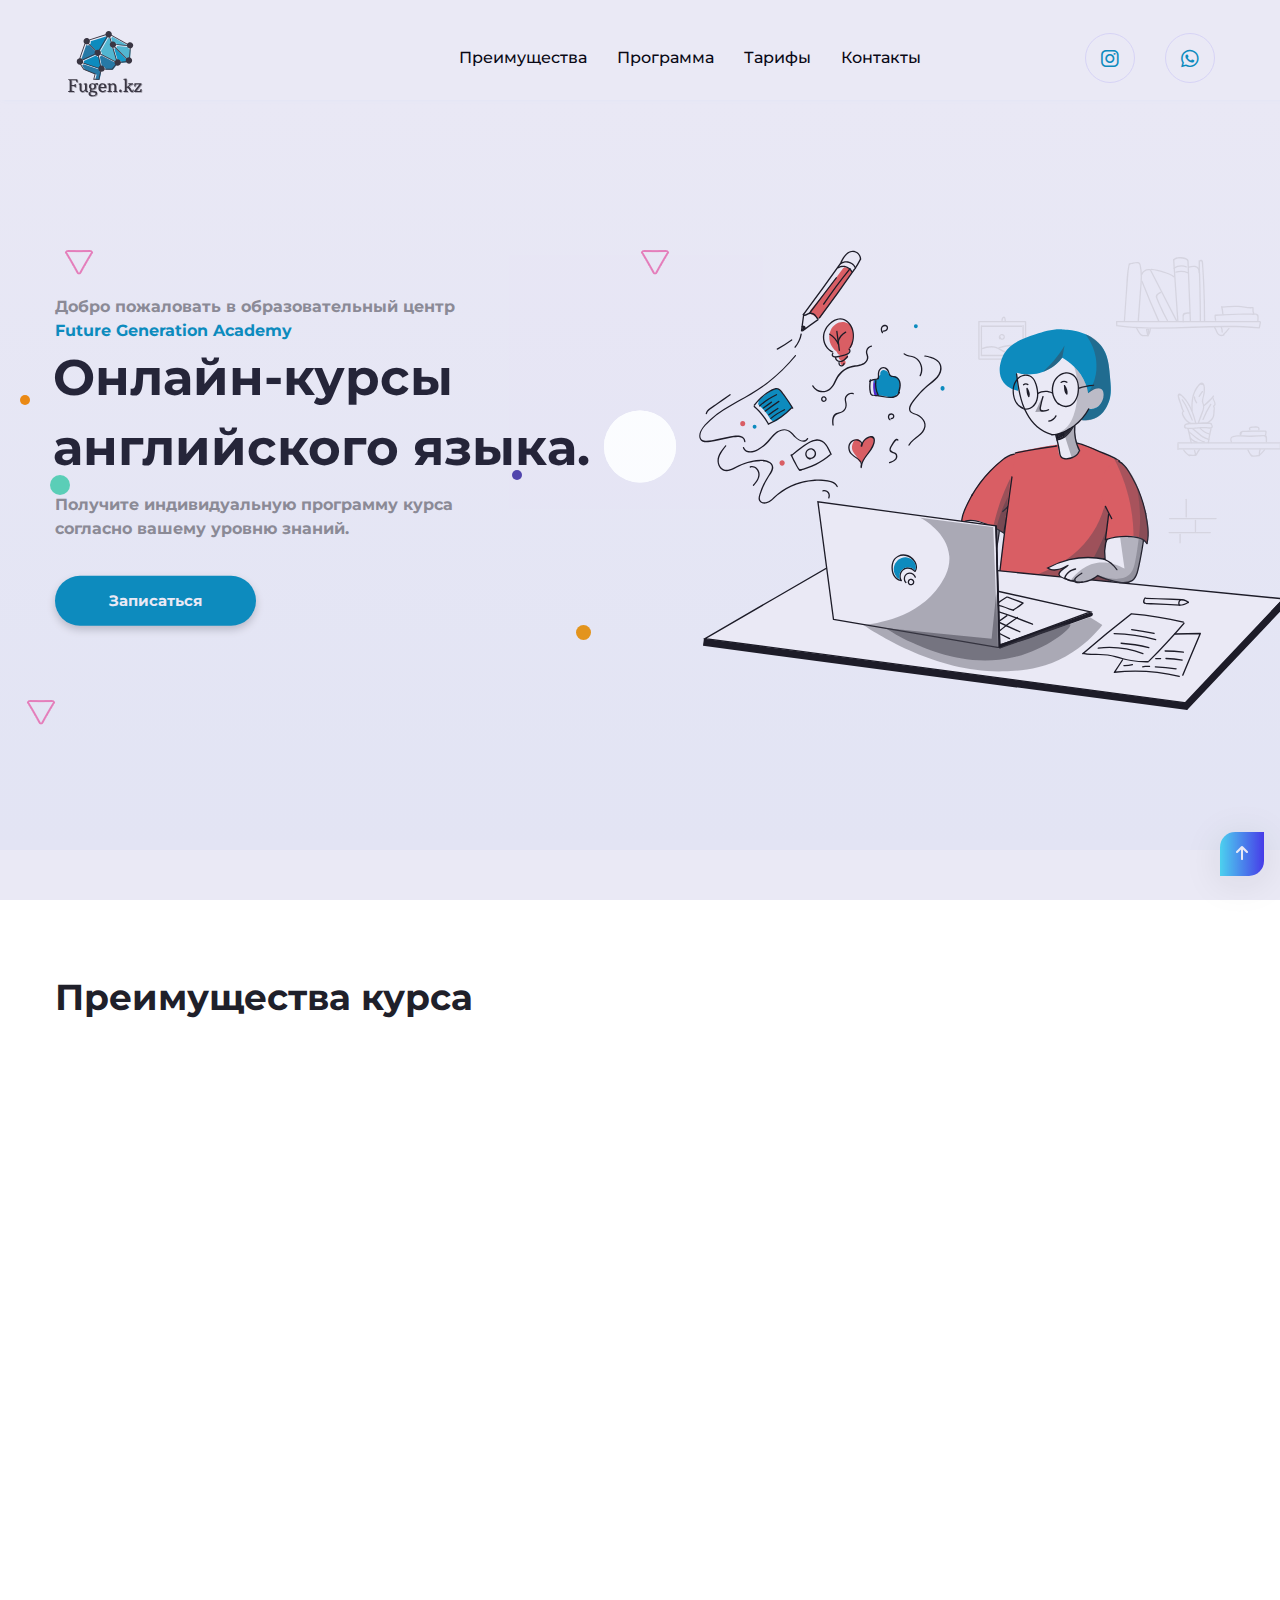
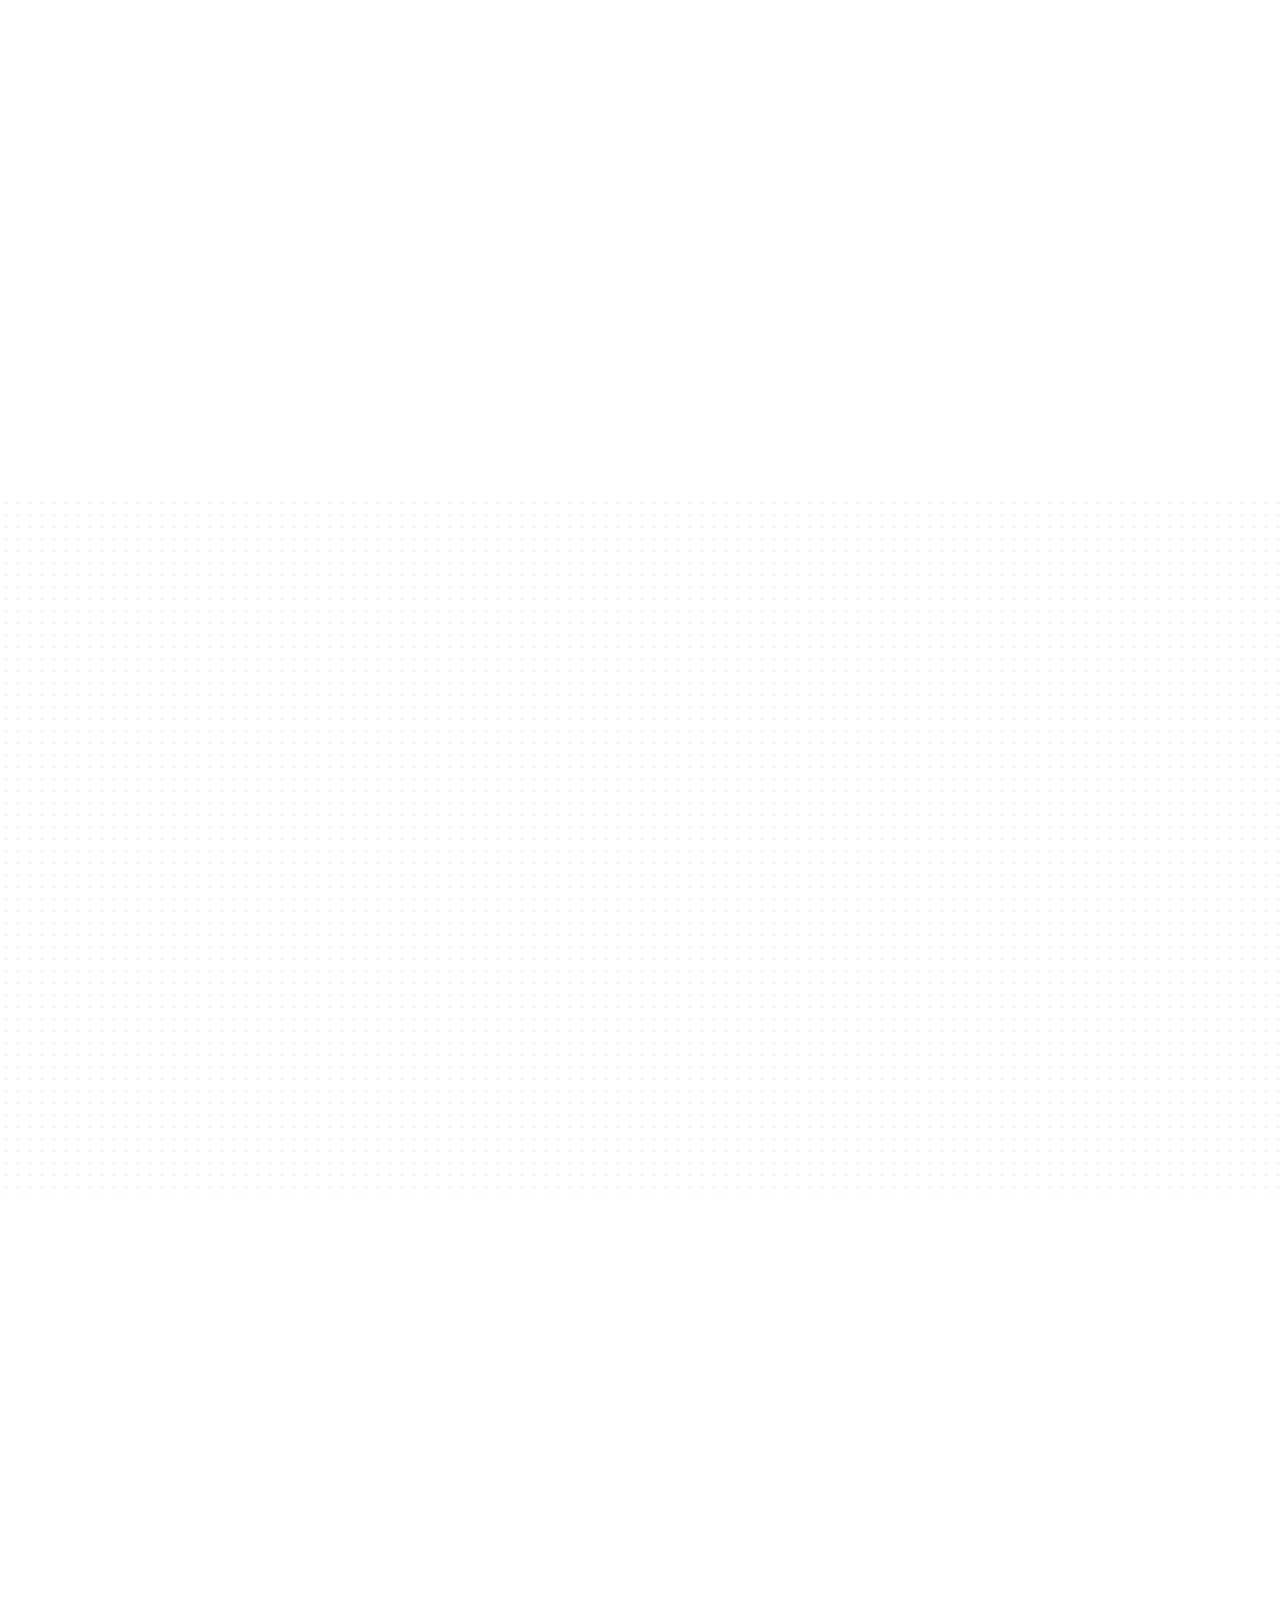
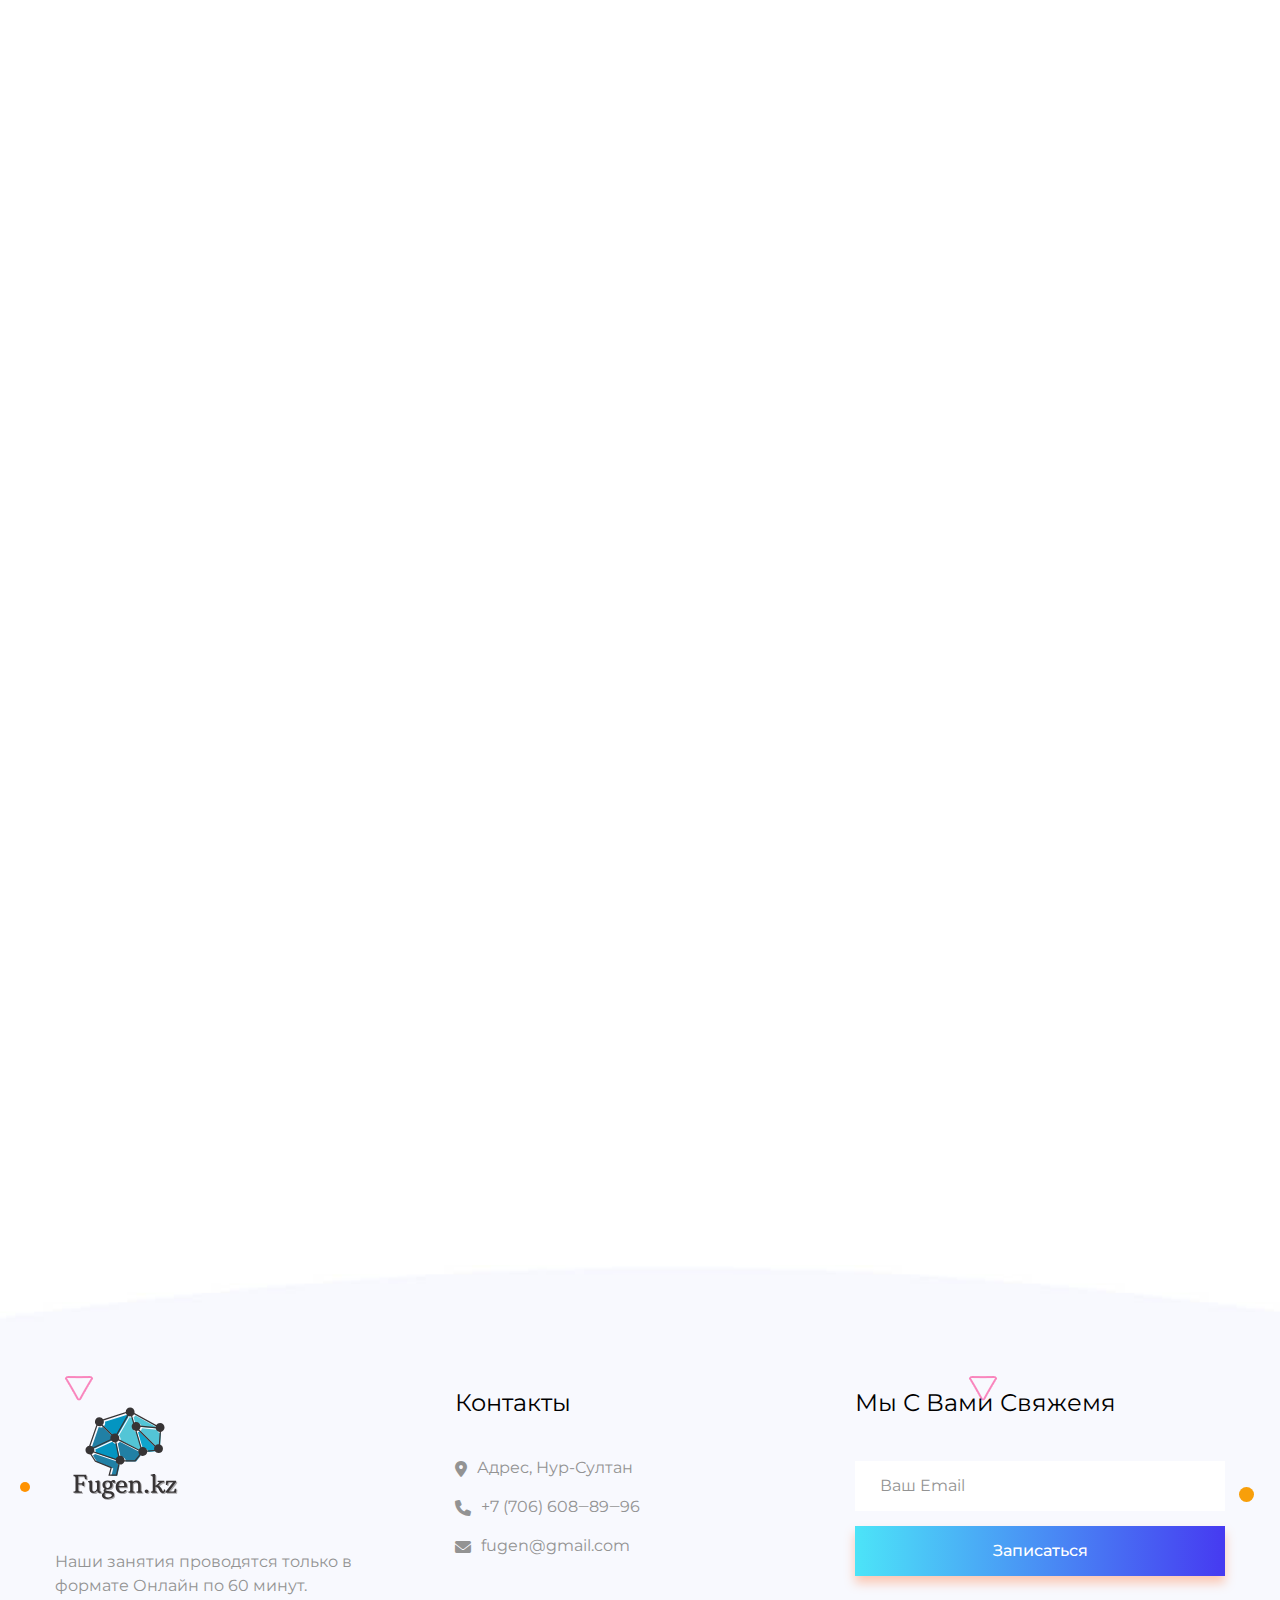
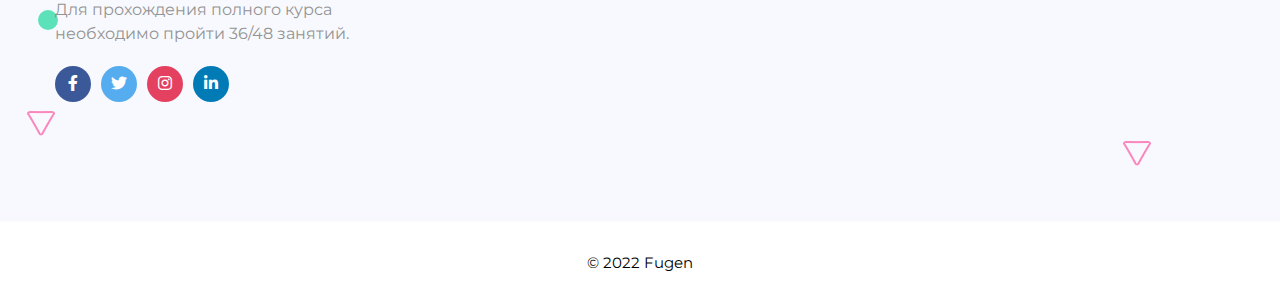
==== index.html @ df0bd3a7 "Add files via upload" ====
<!doctype html>
<html lang="en">

<head>
    <!-- Required meta tags -->
    <meta charset="utf-8">
    <meta name="viewport" content="width=device-width, initial-scale=1, shrink-to-fit=no">

    <!-- Bootstrap CSS -->
    <link rel="stylesheet" href="assets/css/bootstrap.min.css">
    <!--font awesome css-->
    <link rel="stylesheet" href="assets/css/all.min.css">
    <!--animate css hear-->
    <link rel="stylesheet" href="assets/css/animate.css">
    <!-- light_case css -->
    <link rel="stylesheet" href="assets/css/lightcase.css">
    <!--swiper css-->
    <link rel="stylesheet" href="assets/css/swiper.min.css">
    <!-- shortcut image png is loaded -->
    <link rel="shortcut icon" href="assets/images/logo/FugenBrain-removebg-preview (1).png">
    <!-- style CSS is loaded -->
    <link rel="stylesheet" href="assets/css/style.css">

    <link rel="stylesheet" href="https://cdnjs.cloudflare.com/ajax/libs/font-awesome/6.0.0/css/all.min.css" integrity="sha512-9usAa10IRO0HhonpyAIVpjrylPvoDwiPUiKdWk5t3PyolY1cOd4DSE0Ga+ri4AuTroPR5aQvXU9xC6qOPnzFeg==" crossorigin="anonymous" referrerpolicy="no-referrer" />

    <title>Fugen - Курсы английского языка</title>
</head>

<body data-spy="scroll" class="style-3 overflow-auto">
    <!-- preloader start here -->
    <div class="preloader">
        <div class="preloader-inner">
            <div class="preloader-icon">
                <span></span>
                <span></span>
            </div>
        </div>
    </div>
    <!-- preloader ending here -->

    <!-- mobile menu area start -->
    <div class="mobile-menu style-2">
        <nav class="mobile-header primary-menu d-lg-none">
            <div class="header-logo">
                <a href="index.html" class="logo">
					<img src="assets/images/logo/Group 34.svg" alt="logo">
				</a>
            </div>
            <div class="header-bar">
                <span></span>
                <span></span>
                <span></span>
            </div>
        </nav>
        <nav class="menu">
            <div class="mobile-menu-area d-lg-none">
                <div class="mobile-menu-area-inner" id="scrollbar">
                    <ul class="m-menu">
                        <li>
                            <a href="#" class="active">Преимущества</a>
                        </li>
                        <li>
                            <a href="#0">Программа</a>
                        </li>
                        <li>
                            <a href="#">Тарифы</a>
                        </li>
                        <li>
                            <a href="#0">Контакты</a>
                        </li>
                    </ul>
                </div>
            </div>
        </nav>
    </div>
    <!-- mobile menu area end -->

    <!-- header start -->
    <header class="d-none d-lg-block">
        <div class="bg-white vpn-header">
            <div class="container">
                <div class="header-item">
                    <div class="header-logo">
                        <a href="index.html">
							<img style="width: 100px;" src="assets/images/logo/Group 34.svg" alt="logo">
						</a>
                    </div>
                    <div class="header-menu">
                        <nav class="primary-menu">
                            <div class="main-menu-area">
                                <ul class="main-menu">
                                    <li>
                                        <a href="#0">Преимущества</a>
                                    </li>
                                    <li>
                                        <a href="#">Программа</a>
                                    </li>
                                    <li>
                                        <a href="#">Тарифы</a>
                                    </li>
                                    <li>
                                        <a href="#">Контакты</a>
                                    </li>
                                    

                                </ul>
                            </div>
                        </nav>
                    </div>
                    <div class="herder-icon">
                        <ul class="search-cart">
                            <li class="search">
                                <a href="#0" class="cart-link">
									<i class="fab fa-instagram"></i>
								</a>
                            </li>  
                            <li class="search">
                                <a href="#0" class="cart-link">
									<i class="fa-brands fa-whatsapp"></i>
								</a>
                            </li> 
                        </ul>
                    </div>
                    
                </div>
            </div>
        </div>
    </header>
    <!-- header end -->

    <!-- banner area start -->
    <section class="banner-area style-one">
        <div class="animate-bubble">
            <div class="bubble a-one"></div>
            <div class="bubble a-three"></div>
            <div class="bubble a-four"></div>
            <div class="bubble a-six"></div>
            <div class="bubble a-eight">
                <img src="assets/images/banner/shape/a3.png" alt="animate">
            </div>
            <div class="bubble a-nine">
                <img src="assets/images/banner/shape/a3.png" alt="animate">
            </div>
            <div class="bubble a-ten">
                <img src="assets/images/banner/shape/a3.png" alt="animate">
            </div>
        </div>
        <div class="banner-position">
            <div class="container">
                <div class="section-wrapper">
                    <div class="banner-text">
                        <span class="m-banner-text">Добро пожаловать в образовательный центр<br>
                           <span style="color: #0495C1;">Future Generation Academy</span></span>
                        <h2 style="margin-left: -2px; ">Онлайн-курсы английского языка.</h2>
                        <p>Получите индивидуальную программу курса<br> согласно вашему уровню знаний.</p>
                        <a href="#" class="custom-btn"><span>Записаться</span></a>
                    </div>
                    <div class="banner-thumb">
                        <img style="width: 120%;" src="assets/images/banner/Group 40.svg" alt="banner-image">
                    </div>
                </div>
            </div>
        </div>
    </section>
    <!-- banner area ends -->

    <!-- vpn app service start -->
    <div class="vpn-app-service ">
        <div class="container">
            <h3>Преимущества курса</h3>
            <div class="adv">
                <div class="text-adv ">
                    <div class="advnt-text shape wow fadeInLeft">
                        <h2 class="adv-h2">1.</h2>
                        <h4 class="adv-h4">Последовательность<br> и система</h4>
                        <p class="p-m">У Вас будет чёткий план действий от опытного наставника и специально разработанная программа</p>
                    </div>
                    <div class="advnt-text shape wow fadeInLeft">
                        <h2 class="adv-h2">2.</h2>
                        <h4 class="adv-h4">Снятие страха перед грамматиикой</h4>
                        <p class="p-m">На понятных примерах мы научим вас уверенно пользоваться языком и разложим грамматику по полочкам</p>
                    </div>
                    <div class="advnt-text shape wow fadeInLeft">
                        <h2 class="adv-h2">3.</h2>
                        <h4 class="adv-h4">Общение и устная<br>отработка</h4>
                        <p class="p-m">Вы сразу отрабатываете грамматику в речи, чтобы в нужный момент легко доставать из памяти готовые фразы</p>
                    </div>
                    <div class="advnt-text shape wow fadeInLeft">
                        <h2 class="adv-h2">4.</h2>
                        <h4 class="adv-h4">Поддерка<br>и мотивация</h4>
                        <p class="p-m">Мы проверяем заказы, даём обратную связь, отвечаем на все ваши вопросы</p>
                    </div>
                </div>
                <div class="post-thumb">
                    <div class="shape wow fadeInRight" data-wow-delay=".1s" data-wow-duration="1s">
                        <img class="adv-img" style="width: 90%;" src="assets/images/banner/Group 41.svg" alt="service-image">
                    </div>
                </div>
            </div>
            </div>
        </div>
    </div>
    <!-- vpn app service start -->

    <!-- Icons -->
    <div class="icons-container ">
        <div class="container">            
            <div class="icon-cont">
                    <h3 class="shape wow fadeInLeft">Для кого этот<br> курс</h3>
                    <div class="advnt-text shape wow fadeInLeft">
                        <h3 class="adv-h2"><i class="fa-solid fa-graduation-cap"></i></h3>
                        <h4 class="adv-h4">Целеустремленных</h4>
                        <p class="p-m">Хочется ставить перед собой большие задачи, но страшно подступиться </p>
                    </div>
                    <div class="advnt-text shape wow fadeInLeft">
                        <h3 class="adv-h2"><i class="fa-solid fa-book-open-reader"></i></h3>
                        <h4 class="adv-h4">Забывчивых</h4>
                        <p class="p-m">Вы когда-то учили язык, но забываете, как правильно употреблять слова</p>
                    </div>
                    <div class="advnt-text shape wow fadeInLeft">
                        <h3 class="adv-h2"><i class="fa-solid fa-brain"></i></h3>
                        <h4 class="adv-h4">Знающих</h4>
                        <p class="p-m">Базовая коммуникация доступна, но в виде набрасывания знакомых слов</p>
                    </div>
                </div>
            </div>
        </div>
    </div>
    <!-- Icons end -->

    <!-- service area start -->
    <div class="service-area style-1">
        <div class="container">
            <div class="section-heading text-center wow">
                <h3>Программа обучения</h3>
                <p>
                    Определяется персонально в зависимости от вашего уровня
                </p>
            </div>
            <div class="section-wrapper">
                <div class="row justify-content-center">
                    <div class="col-xl-3 col-lg-4 col-md-6 col-12 prog-hover">
                        <div class="post-content text-center service-content wow">
                            <div class="post-thumb">
                                <span class="programm_text">01</span>
                                <h4><a href="#0">Неделя</a></h4>
                            </div>
                            <div class="post-text">
                                <p>Глагол "to be"</p>
                                <p>Present Simple</p>
                                <p>Present Continuous</p>
                            </div>
                        </div>
                    </div>

                    <div class="col-xl-3 col-lg-4 col-md-6 col-12 prog-hover">
                        <div class="post-content text-center service-content wow">
                            <div class="post-thumb">
                                <span class="programm_text">02</span>
                                <h4><a href="#0">Неделя</a></h4>
                            </div>
                            <div class="post-text">
                                <p>Past Simple</p>
                                <p>Past Continuous</p>
                                <p>Present Perfect</p>
                            </div>
                        </div>
                    </div>
                    <div class="col-xl-3 col-lg-4 col-md-6 col-12 prog-hover">
                        <div class="post-content text-center service-content wow">
                            <div class="post-thumb">
                                <span class="programm_text">03</span>
                                <h4><a href="#0">Неделя</a></h4>
                            </div>
                            <div class="post-text">
                                <p>Past Perfect</p>
                                <p>Future Simple (will)</p>
                                <p>Future - be going</p>
                            </div>
                        </div>
                    </div>
                </div>
            </div>
        </div>
    </div>
    <!-- service area ends -->

    <!-- opportunities -->
    <div class="opp-container ">
        <div class="container">            
            <div class="opp-cont">
                    <div class="post-thumb">
                        <div class="shape wow fadeInLeft" data-wow-delay=".1s" data-wow-duration="1s">
                            <img class="adv-img" src="assets/images/banner/Group 40 (1).svg" alt="service-image">
                        </div>
                    </div>
                    <div class="advnt-text shape wow fadeInRight">
                        <h3 class="adv-h4">Что вы сможете<br> после курса</h3>
                        <p class="opp-text">
                            <span class="opp-icon"><i class="fa-solid fa-circle"></i></span>
                            Разложить грамматику по полочкам
                        </span>
                        <p class="opp-text"><span class="opp-icon"><i class="fa-solid fa-circle"></i></span>Составлять предложения с нужным вам смыслом</p>
                        <p class="opp-text"><span class="opp-icon"><i class="fa-solid fa-circle"></i></span> Пользоваться разными грамматическими формами</p>
                        <p class="opp-text"><span class="opp-icon"><i class="fa-solid fa-circle"></i></span> Сдать грамматический тест</p>
                        <p class="opp-text"><span class="opp-icon"><i class="fa-solid fa-circle"></i></span> Пройти собеседование на английском языке</p>
                        <p class="opp-text"><span class="opp-icon"><i class="fa-solid fa-circle"></i></span> Лучше воспринимать устную и письменную речь</p>
                        <p class="opp-text"><span class="opp-icon"><i class="fa-solid fa-circle"></i></span> Устранить пробелы в знаниях</p>
                    </div>
                </div>
            </div>
        </div>
    </div>
    <!-- opportunities end -->



    <!-- pricing area start -->
    <div class="pricing-area style-1">
        <div class="container">
            <div class="section-heading text-center section-heading wow">
                <h3>Наши пакеты курсов</h3>
                <p>
                    Наши занятия проводятся только в формате Онлайн по 60 минут
                </p>
            </div>
            <div class="pricing-wrapper">
                <div class="row justify-content-center">
                    <div class="col-xl-4 col-md-6 col-12">
                        <div class="price-item text-center price-style wow">
                            <div class="price-thumb">
                                <img style="width: 50%;" src="assets/images/banner/Group 42.svg" alt="pricing-image">
                                <div class="price_t">
                                    <h5 class="pt-2">General English</h5>
                                    <p><span style="font-size: 30px;">22 000 ₸</span></p>
                                </div>
                            </div>
                            <div class="price-list">
                                <ul>
                                    <li>В группах до 5-ти человек</li>
                                    <li>12 Занятий по 60 минут</li>
                                    <li>Дополнительные материалы (разборы песен, подборки слов)</li>
                                    <li>Устные задания для самостоятельного выполнения</li>
                                </ul>
                                <a href="#" class="custom-btn">
									<span>Записаться</span>
								</a>
                            </div>
                        </div>
                    </div>

                    <div class="col-xl-4 col-md-6 col-12">
                        <div class="price-item text-center price-style wow">
                            <div class="price-thumb">
                                <img style="width: 30.5%;" src="assets/images/banner/Group 43.svg" alt="pricing-image">
                                <div class="price_t">
                                    <h5 class="pt-2">Индивидуально</h5>
                                    <p><span style="font-size: 30px;">35 000 ₸</span></p>
                                </div>
                            </div>
                            <div class="price-list">
                                <ul>
                                    <li>12 занятий по 60 минут</li>
                                    <li>Проверка домашних заданий</li>
                                    <li>Дополнительные материалы (разборы песен, подборки слов)</li>
                                    <li>Устные задания для самостоятельного выполнения</li>
                                    <li>Индивидуальное общение с куратором</li>
                                </ul>
                                <a href="#" class="custom-btn" style="background-color: #f84d4c;">
									<span>Записаться</span>
								</a>
                            </div>
                        </div>
                    </div>

                    <div class="col-xl-4 col-md-6 col-12">
                        <div class="price-item text-center price-style wow">
                            <div class="price-thumb">
                                <img style="width: 37%;" src="assets/images/banner/Group 44.svg" alt="pricing-image">
                                <div class="price_t">
                                    <h5 class="pt-2">Подготовка к IELTS</h5>
                                    <p><span style="font-size: 30px;">22 000 ₸</span></p>
                                </div>
                            </div>
                            <div class="price-list">
                                <ul>
                                    <li>12 занятий по 60 минут</li>
                                    <li>Проверка домашних заданий</li>
                                    <li>Дополнительные материалы (разборы песен, подборки слов)</li>
                                    <li>Устные задания для самостоятельного выполнения</li>
                                    <li>Индивидуальное общение с куратором</li>
                                </ul>
                                <a href="#" class="custom-btn">
									<span>Записаться</span>
								</a>
                            </div>
                        </div>
                    </div>
                </div>
            </div>
        </div>
    </div>
    <!-- pricing area ennds -->

   

    <!-- footer area start -->
    <footer>
        <div class="footer-position style-2">
            <div class="animate-bubble style-1 style-2">
                <div class="bubble a-one"></div>
                <div class="bubble a-three"></div>
                <div class="bubble a-four"></div>
                <div class="bubble a-six"></div>
                <div class="bubble a-eight">
                    <img src="assets/images/banner/shape/a3.png" alt="animate">
                </div>
                <div class="bubble a-nine">
                    <img src="assets/images/banner/shape/a3.png" alt="animate">
                </div>
                <div class="bubble a-ten">
                    <img src="assets/images/banner/shape/a3.png" alt="animate">
                </div>
                <div class="bubble a-eleven">
                    <img src="assets/images/banner/shape/a3.png" alt="animate">
                </div>
            </div>
            <div class="container">
                <div class="row justify-content-center">
                    <div class="col-xl-4 col-lg-4 col-md-6 col-12">
                        <div class="footer-media">
                            <a href="#">
								<img src="assets/images/logo/Group 34.svg" alt="footer-image">
							</a>
                            <p>
                                Наши занятия проводятся только в формате Онлайн по 60 минут. <br> Для прохождения полного курса необходимо пройти 36/48 занятий.
                            </p>
                            <ul class="footer-social">
                                <li>
                                    <a href="#"><i class="fab fa-facebook-f"></i></a>
                                </li>
                                <li>
                                    <a href="#"><i class="fab fa-twitter"></i></a>
                                </li>
                                <li>
                                    <a href="#"><i class="fab fa-instagram"></i></a>
                                </li>
                                <li>
                                    <a href="#"><i class="fab fa-linkedin-in"></i></a>
                                </li>
                            </ul>
                        </div>
                    </div>

                    <div class="col-xl-4 col-lg-4 col-md-6  col-12">
                        <div class="footer-contact">
                            <h4>Контакты</h4>
                            <ul>
                                <li>
                                    <i class="fas fa-map-marker-alt"></i>
                                    <span>Адрес,  Нур-Султан</span>
                                </li>
                                <li>
                                    <i class="fas fa-phone"></i>
                                    <span>+7 (706) 608‒89‒96</span>
                                </li>
                                <li>
                                    <i class="fas fa-envelope"></i>
                                    <span>fugen@gmail.com</span>
                                </li>
                            </ul>
                        </div>
                    </div>

                    <div class="col-xl-4 col-lg-4 col-md-6  col-12">
                        <div class="footer-news">
                            <h4>Мы с вами свяжемя</h4>
                            <form action="#0">
                                <input type="text" class="email" placeholder="Ваш Email">
                                <button type="submit" class="button">
									Записаться
								</button>
                            </form>
                        </div>
                    </div>
                </div>
            </div>
        </div>
    </footer>

    <div class="footer-bottom style-three">
        <div class="container">
            <div class="copy-right text-center">
                <p>&copy; 2022 Fugen</p>
            </div>
        </div>
    </div>
    <!-- footer area ends -->

    <!--scroll up-->
    <div class="scroll-top style-4">
        <div class="scrollToTop active">
            <span>
				<i class="fas fa-arrow-up"></i>
			</span>
        </div>
    </div>
    <!--scroll up-->

    <!-- Optional JavaScript -->
    <!-- jQuery first, then Bootstrap JS, then font-awosame, then lightcase Js, then image loaded & isotope Js, than swiper js -->
    <script src="assets/js/jquery.js"></script>
    <script src="assets/js/bootstrap.min.js"></script>
    <script src="assets/js/fontawesome.min.js"></script>
    <script src="assets/js/jquery.waypoints.min.js"></script>
    <script src="assets/js/imagesloaded.pkgd.min.js"></script>
    <script src="assets/js/jquery.counterup.min.js"></script>
    <script src="assets/js/count-down.js"></script>
    <script src="assets/js/isotope-min.js"></script>
    <script src="assets/js/lightcase.js"></script>
    <script src="assets/js/swiper.min.js"></script>
    <script src="assets/js/theia-sticky-sidebar.js"></script>
    <script src="assets/js/wow.min.js"></script>
    <script src="assets/js/active.js"></script>

</body>

</html>
---- assets/css/lightcase.css ----
/**
 * Lightcase - jQuery Plugin
 * The smart and flexible Lightbox Plugin.
 *
 * @author		Cornel Boppart <cornel@bopp-art.com>
 * @copyright	Author
 *
 * @version		2.5.0 (11/03/2018)
 */

/**
 * Lightcase settings
 *
 * Note: Override default settings for your project without touching this source code by simply
 * defining those variables within a SASS map called '$lightcase-custom'.
 *
 * // Example usage
 * $lightcase-custom: (
 *   'breakpoint': 768px
 * );
 */

@font-face {
    font-family: 'lightcase';
    src: url("../fonts/lightcase.eot?55356177");
    src: url("../fonts/lightcase.eot?55356177#iefix") format("embedded-opentype"), url("../fonts/lightcase.woff?55356177") format("woff"), url("../fonts/lightcase.ttf?55356177") format("truetype"), url("../fonts/lightcase.svg?55356177#lightcase") format("svg");
    font-weight: normal;
    font-style: normal;
}

/* line 12, ../scss/components/fonts/_font-lightcase.scss */

[class*='lightcase-icon-']:before {
    font-family: 'lightcase', sans-serif;
    font-style: normal;
    font-weight: normal;
    speak: none;
    display: inline-block;
    text-decoration: inherit;
    width: 1em;
    text-align: center;
    /* For safety - reset parent styles, that can break glyph codes*/
    font-variant: normal;
    text-transform: none;
    /* fix buttons height, for twitter bootstrap */
    line-height: 1em;
    /* Uncomment for 3D effect */
    /* text-shadow: 1px 1px 1px rgba(127, 127, 127, 0.3); */
}

/* Codes */

/* line 35, ../scss/components/fonts/_font-lightcase.scss */

.lightcase-icon-play:before {
    content: '\e800';
}

/* line 36, ../scss/components/fonts/_font-lightcase.scss */

.lightcase-icon-pause:before {
    content: '\e801';
}

/* line 37, ../scss/components/fonts/_font-lightcase.scss */

.lightcase-icon-close:before {
    content: '\e802';
}

/* line 38, ../scss/components/fonts/_font-lightcase.scss */

.lightcase-icon-prev:before {
    content: '\e803';
}

/* line 39, ../scss/components/fonts/_font-lightcase.scss */

.lightcase-icon-next:before {
    content: '\e804';
}

/* line 40, ../scss/components/fonts/_font-lightcase.scss */

.lightcase-icon-spin:before {
    content: '\e805';
}

/**
 * Mixin providing icon defaults to be used on top of font-lightcase.
 *
 * Example usage:
 * @include icon(#e9e9e9)
 */

/**
 * Mixin providing icon defaults including a hover status to be used
 * on top of font-lightcase.
 *
 * Example usage:
 * @include icon-hover(#e9e9e9, #fff)
 */

/**
 * Provides natural content overflow behavior and scrolling support
 * even so for touch devices.
 *
 * Example usage:
 * @include overflow()
 */

/**
 * Neutralizes/resets dimensions including width, height, position as well as margins,
 * paddings and styles. Used to enforce a neutral and unstyled look and behavoir!
 *
 * Example usage:
 * @include clear(true)
 *
 * @param boolean $important
 */

@-webkit-keyframes lightcase-spin {
    0% {
        -webkit-transform: rotate(0deg);
        -moz-transform: rotate(0deg);
        -o-transform: rotate(0deg);
        transform: rotate(0deg);
    }
    100% {
        -webkit-transform: rotate(359deg);
        -moz-transform: rotate(359deg);
        -o-transform: rotate(359deg);
        transform: rotate(359deg);
    }
}

@-moz-keyframes lightcase-spin {
    0% {
        -webkit-transform: rotate(0deg);
        -moz-transform: rotate(0deg);
        -o-transform: rotate(0deg);
        transform: rotate(0deg);
    }
    100% {
        -webkit-transform: rotate(359deg);
        -moz-transform: rotate(359deg);
        -o-transform: rotate(359deg);
        transform: rotate(359deg);
    }
}

@-o-keyframes lightcase-spin {
    0% {
        -webkit-transform: rotate(0deg);
        -moz-transform: rotate(0deg);
        -o-transform: rotate(0deg);
        transform: rotate(0deg);
    }
    100% {
        -webkit-transform: rotate(359deg);
        -moz-transform: rotate(359deg);
        -o-transform: rotate(359deg);
        transform: rotate(359deg);
    }
}

@-ms-keyframes lightcase-spin {
    0% {
        -webkit-transform: rotate(0deg);
        -moz-transform: rotate(0deg);
        -o-transform: rotate(0deg);
        transform: rotate(0deg);
    }
    100% {
        -webkit-transform: rotate(359deg);
        -moz-transform: rotate(359deg);
        -o-transform: rotate(359deg);
        transform: rotate(359deg);
    }
}

@keyframes lightcase-spin {
    0% {
        -webkit-transform: rotate(0deg);
        -moz-transform: rotate(0deg);
        -o-transform: rotate(0deg);
        transform: rotate(0deg);
    }
    100% {
        -webkit-transform: rotate(359deg);
        -moz-transform: rotate(359deg);
        -o-transform: rotate(359deg);
        transform: rotate(359deg);
    }
}

/* line 1, ../scss/components/modules/_case.scss */

#lightcase-case {
    display: none;
    position: fixed;
    z-index: 2002;
    top: 50%;
    left: 50%;
    font-family: arial, sans-serif;
    font-size: 13px;
    line-height: 1.5;
    text-align: left;
    text-shadow: 0 0 10px rgba(0, 0, 0, 0.5);
}

@media screen and (max-width: 640px) {
    /* line 16, ../scss/components/modules/_case.scss */
    html[data-lc-type=inline] #lightcase-case,
    html[data-lc-type=ajax] #lightcase-case {
        position: fixed !important;
        top: 0 !important;
        left: 0 !important;
        right: 0 !important;
        bottom: 0 !important;
        margin: 0 !important;
        padding: 55px 0 70px 0;
        width: 100% !important;
        height: 100% !important;
        overflow: auto !important;
    }
}

@media screen and (min-width: 641px) {
    /* line 4, ../scss/components/modules/_content.scss */
    html:not([data-lc-type=error]) #lightcase-content {
        position: relative;
        z-index: 1;
        text-shadow: none;
        background-color: #fff;
        -webkit-box-shadow: 0 0 30px rgba(0, 0, 0, 0.5);
        -moz-box-shadow: 0 0 30px rgba(0, 0, 0, 0.5);
        -o-box-shadow: 0 0 30px rgba(0, 0, 0, 0.5);
        box-shadow: 0 0 30px rgba(0, 0, 0, 0.5);
        -webkit-backface-visibility: hidden;
    }
}

@media screen and (min-width: 641px) {
    /* line 23, ../scss/components/modules/_content.scss */
    html[data-lc-type=image] #lightcase-content,
    html[data-lc-type=video] #lightcase-content {
        background-color: #333;
    }
}

/* line 31, ../scss/components/modules/_content.scss */

html[data-lc-type=inline] #lightcase-content,
html[data-lc-type=ajax] #lightcase-content,
html[data-lc-type=error] #lightcase-content {
    -webkit-box-shadow: none;
    -moz-box-shadow: none;
    -o-box-shadow: none;
    box-shadow: none;
}

@media screen and (max-width: 640px) {
    /* line 31, ../scss/components/modules/_content.scss */
    html[data-lc-type=inline] #lightcase-content,
    html[data-lc-type=ajax] #lightcase-content,
    html[data-lc-type=error] #lightcase-content {
        position: relative !important;
        top: auto !important;
        left: auto !important;
        width: auto !important;
        height: auto !important;
        margin: 0 !important;
        padding: 0 !important;
        border: none !important;
        background: none !important;
    }
}

/* line 43, ../scss/components/modules/_content.scss */

html[data-lc-type=inline] #lightcase-content .lightcase-contentInner,
html[data-lc-type=ajax] #lightcase-content .lightcase-contentInner,
html[data-lc-type=error] #lightcase-content .lightcase-contentInner {
    -webkit-box-sizing: border-box;
    -moz-box-sizing: border-box;
    -o-box-sizing: border-box;
    box-sizing: border-box;
}

@media screen and (max-width: 640px) {
    /* line 43, ../scss/components/modules/_content.scss */
    html[data-lc-type=inline] #lightcase-content .lightcase-contentInner,
    html[data-lc-type=ajax] #lightcase-content .lightcase-contentInner,
    html[data-lc-type=error] #lightcase-content .lightcase-contentInner {
        padding: 15px;
    }
    /* line 52, ../scss/components/modules/_content.scss */
    html[data-lc-type=inline] #lightcase-content .lightcase-contentInner,
    html[data-lc-type=inline] #lightcase-content .lightcase-contentInner>*,
    html[data-lc-type=ajax] #lightcase-content .lightcase-contentInner,
    html[data-lc-type=ajax] #lightcase-content .lightcase-contentInner>*,
    html[data-lc-type=error] #lightcase-content .lightcase-contentInner,
    html[data-lc-type=error] #lightcase-content .lightcase-contentInner>* {
        width: 100% !important;
        max-width: none !important;
    }
    /* line 59, ../scss/components/modules/_content.scss */
    html[data-lc-type=inline] #lightcase-content .lightcase-contentInner>*:not(iframe),
    html[data-lc-type=ajax] #lightcase-content .lightcase-contentInner>*:not(iframe),
    html[data-lc-type=error] #lightcase-content .lightcase-contentInner>*:not(iframe) {
        height: auto !important;
        max-height: none !important;
    }
}

@media screen and (max-width: 640px) {
    /* line 70, ../scss/components/modules/_content.scss */
    html.lightcase-isMobileDevice[data-lc-type=iframe] #lightcase-content .lightcase-contentInner iframe {
        overflow: auto;
        -webkit-overflow-scrolling: touch;
    }
}

@media screen and (max-width: 640px) and (min-width: 641px) {
    /* line 74, ../scss/components/modules/_content.scss */
    html[data-lc-type=image] #lightcase-content .lightcase-contentInner,
    html[data-lc-type=video] #lightcase-content .lightcase-contentInner {
        line-height: 0.75;
    }
}

/* line 82, ../scss/components/modules/_content.scss */

html[data-lc-type=image] #lightcase-content .lightcase-contentInner {
    position: relative;
    overflow: hidden !important;
}

@media screen and (max-width: 640px) {
    /* line 91, ../scss/components/modules/_content.scss */
    html[data-lc-type=inline] #lightcase-content .lightcase-contentInner .lightcase-inlineWrap,
    html[data-lc-type=ajax] #lightcase-content .lightcase-contentInner .lightcase-inlineWrap,
    html[data-lc-type=error] #lightcase-content .lightcase-contentInner .lightcase-inlineWrap {
        position: relative !important;
        top: auto !important;
        left: auto !important;
        width: auto !important;
        height: auto !important;
        margin: 0 !important;
        padding: 0 !important;
        border: none !important;
        background: none !important;
    }
}

@media screen and (min-width: 641px) {
    /* line 100, ../scss/components/modules/_content.scss */
    html:not([data-lc-type=error]) #lightcase-content .lightcase-contentInner .lightcase-inlineWrap {
        padding: 30px;
        overflow: auto;
        -webkit-box-sizing: border-box;
        -moz-box-sizing: border-box;
        -o-box-sizing: border-box;
        box-sizing: border-box;
    }
}

@media screen and (max-width: 640px) {
    /* line 117, ../scss/components/modules/_content.scss */
    #lightcase-content h1,
    #lightcase-content h2,
    #lightcase-content h3,
    #lightcase-content h4,
    #lightcase-content h5,
    #lightcase-content h6,
    #lightcase-content p {
        color: #aaa;
    }
}

@media screen and (min-width: 641px) {
    /* line 117, ../scss/components/modules/_content.scss */
    #lightcase-content h1,
    #lightcase-content h2,
    #lightcase-content h3,
    #lightcase-content h4,
    #lightcase-content h5,
    #lightcase-content h6,
    #lightcase-content p {
        color: #333;
    }
}

/* line 3, ../scss/components/modules/_error.scss */

#lightcase-case p.lightcase-error {
    margin: 0;
    font-size: 17px;
    text-align: center;
    white-space: nowrap;
    overflow: hidden;
    text-overflow: ellipsis;
    color: #aaa;
}

@media screen and (max-width: 640px) {
    /* line 3, ../scss/components/modules/_error.scss */
    #lightcase-case p.lightcase-error {
        padding: 30px 0;
    }
}

@media screen and (min-width: 641px) {
    /* line 3, ../scss/components/modules/_error.scss */
    #lightcase-case p.lightcase-error {
        padding: 0;
    }
}

/* line 4, ../scss/components/modules/_global.scss */

.lightcase-open body {
    overflow: hidden;
}

/* line 8, ../scss/components/modules/_global.scss */

.lightcase-isMobileDevice .lightcase-open body {
    max-width: 100%;
    max-height: 100%;
}

/* line 1, ../scss/components/modules/_info.scss */

#lightcase-info {
    position: absolute;
    padding-top: 15px;
}

/* line 9, ../scss/components/modules/_info.scss */

#lightcase-info #lightcase-title,
#lightcase-info #lightcase-caption {
    margin: 0;
    padding: 0;
    line-height: 1.5;
    font-weight: normal;
    text-overflow: ellipsis;
}

/* line 19, ../scss/components/modules/_info.scss */

#lightcase-info #lightcase-title {
    font-size: 17px;
    color: #aaa;
}

@media screen and (max-width: 640px) {
    /* line 19, ../scss/components/modules/_info.scss */
    #lightcase-info #lightcase-title {
        position: fixed;
        top: 10px;
        left: 0;
        max-width: 87.5%;
        padding: 5px 15px;
        background: #333;
    }
}

/* line 33, ../scss/components/modules/_info.scss */

#lightcase-info #lightcase-caption {
    clear: both;
    font-size: 13px;
    color: #aaa;
}

/* line 39, ../scss/components/modules/_info.scss */

#lightcase-info #lightcase-sequenceInfo {
    font-size: 11px;
    color: #aaa;
}

@media screen and (max-width: 640px) {
    /* line 45, ../scss/components/modules/_info.scss */
    .lightcase-fullScreenMode #lightcase-info {
        padding-left: 15px;
        padding-right: 15px;
    }
    /* line 51, ../scss/components/modules/_info.scss */
    html:not([data-lc-type=image]):not([data-lc-type=video]):not([data-lc-type=flash]):not([data-lc-type=error]) #lightcase-info {
        position: static;
    }
}

/* line 1, ../scss/components/modules/_loading.scss */

#lightcase-loading {
    position: fixed;
    z-index: 9999;
    width: 1.123em;
    height: auto;
    font-size: 38px;
    line-height: 1;
    text-align: center;
    text-shadow: none;
    position: fixed;
    z-index: 2001;
    top: 50%;
    left: 50%;
    margin-top: -0.5em;
    margin-left: -0.5em;
    opacity: 1;
    font-size: 32px;
    text-shadow: 0 0 15px #fff;
    -moz-transform-origin: 50% 53%;
    -webkit-animation: lightcase-spin 0.5s infinite linear;
    -moz-animation: lightcase-spin 0.5s infinite linear;
    -o-animation: lightcase-spin 0.5s infinite linear;
    animation: lightcase-spin 0.5s infinite linear;
}

/* line 20, ../scss/components/mixins/_presets.scss */

#lightcase-loading,
#lightcase-loading:focus {
    text-decoration: none;
    color: #fff;
    -webkit-tap-highlight-color: transparent;
    -webkit-transition: color, opacity, ease-in-out 0.25s;
    -moz-transition: color, opacity, ease-in-out 0.25s;
    -o-transition: color, opacity, ease-in-out 0.25s;
    transition: color, opacity, ease-in-out 0.25s;
}

/* line 32, ../scss/components/mixins/_presets.scss */

#lightcase-loading>span {
    display: inline-block;
    text-indent: -9999px;
}

/* line 2, ../scss/components/modules/_navigation.scss */

a[class*='lightcase-icon-'] {
    position: fixed;
    z-index: 9999;
    width: 1.123em;
    height: auto;
    font-size: 38px;
    line-height: 1;
    text-align: center;
    text-shadow: none;
    outline: none;
    cursor: pointer;
}

/* line 20, ../scss/components/mixins/_presets.scss */

a[class*='lightcase-icon-'],
a[class*='lightcase-icon-']:focus {
    text-decoration: none;
    color: rgba(255, 255, 255, 0.6);
    -webkit-tap-highlight-color: transparent;
    -webkit-transition: color, opacity, ease-in-out 0.25s;
    -moz-transition: color, opacity, ease-in-out 0.25s;
    -o-transition: color, opacity, ease-in-out 0.25s;
    transition: color, opacity, ease-in-out 0.25s;
}

/* line 32, ../scss/components/mixins/_presets.scss */

a[class*='lightcase-icon-']>span {
    display: inline-block;
    text-indent: -9999px;
}

/* line 49, ../scss/components/mixins/_presets.scss */

a[class*='lightcase-icon-']:hover {
    color: white;
    text-shadow: 0 0 15px white;
}

/* line 10, ../scss/components/modules/_navigation.scss */

.lightcase-isMobileDevice a[class*='lightcase-icon-']:hover {
    color: #aaa;
    text-shadow: none;
}

/* line 17, ../scss/components/modules/_navigation.scss */

a[class*='lightcase-icon-'].lightcase-icon-close {
    position: fixed;
    top: 15px;
    right: 15px;
    bottom: auto;
    margin: 0;
    opacity: 0;
    outline: none;
}

/* line 28, ../scss/components/modules/_navigation.scss */

a[class*='lightcase-icon-'].lightcase-icon-prev {
    left: 15px;
}

/* line 33, ../scss/components/modules/_navigation.scss */

a[class*='lightcase-icon-'].lightcase-icon-next {
    right: 15px;
}

/* line 38, ../scss/components/modules/_navigation.scss */

a[class*='lightcase-icon-'].lightcase-icon-pause,
a[class*='lightcase-icon-'].lightcase-icon-play {
    left: 50%;
    margin-left: -0.5em;
}

@media screen and (min-width: 641px) {
    /* line 38, ../scss/components/modules/_navigation.scss */
    a[class*='lightcase-icon-'].lightcase-icon-pause,
    a[class*='lightcase-icon-'].lightcase-icon-play {
        opacity: 0;
    }
}

@media screen and (max-width: 640px) {
    /* line 2, ../scss/components/modules/_navigation.scss */
    a[class*='lightcase-icon-'] {
        bottom: 15px;
        font-size: 24px;
    }
}

@media screen and (min-width: 641px) {
    /* line 2, ../scss/components/modules/_navigation.scss */
    a[class*='lightcase-icon-'] {
        bottom: 50%;
        margin-bottom: -0.5em;
    }
    /* line 57, ../scss/components/modules/_navigation.scss */
    a[class*='lightcase-icon-']:hover,
    #lightcase-case:hover~a[class*='lightcase-icon-'] {
        opacity: 1;
    }
}

/* line 1, ../scss/components/modules/_overlay.scss */

#lightcase-overlay {
    display: none;
    width: 100%;
    min-height: 100%;
    position: fixed;
    z-index: 2000;
    top: -9999px;
    bottom: -9999px;
    left: 0;
    background: #333;
}

@media screen and (max-width: 640px) {
    /* line 1, ../scss/components/modules/_overlay.scss */
    #lightcase-overlay {
        opacity: 1 !important;
    }
}
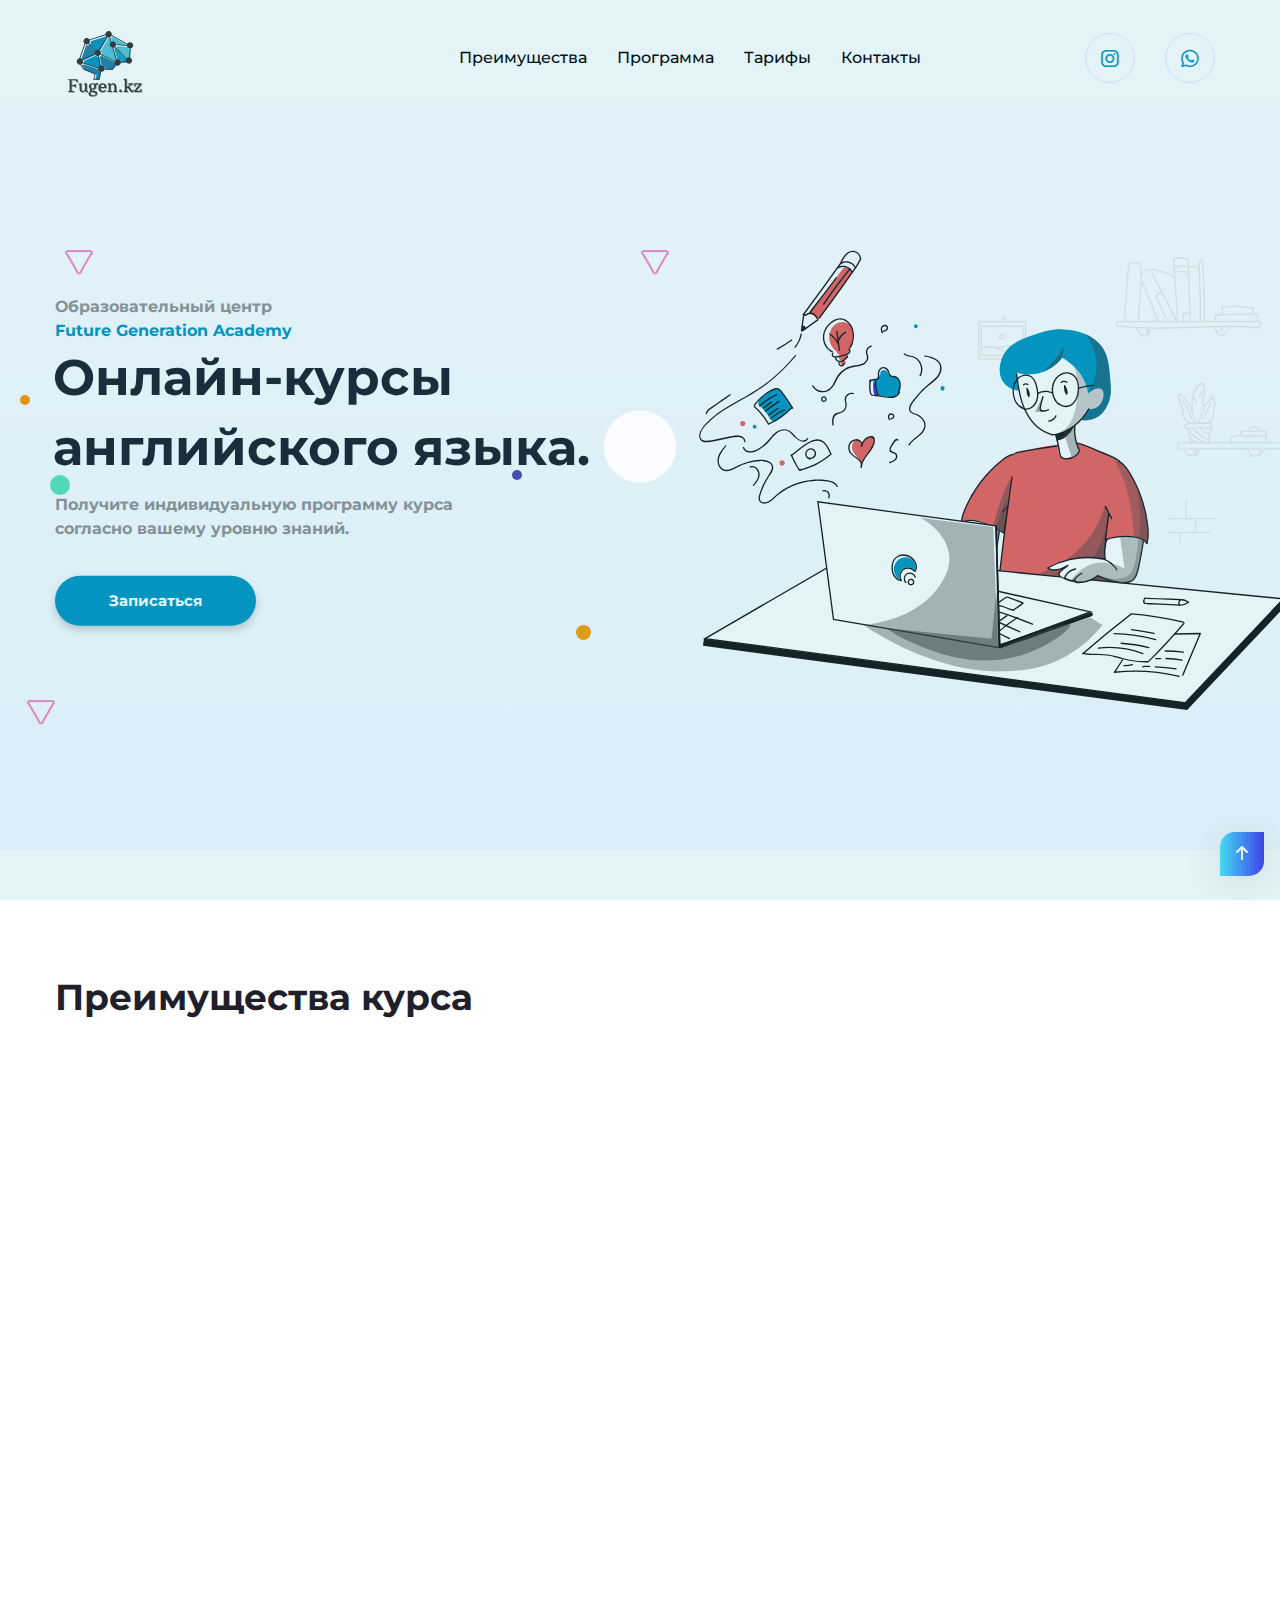
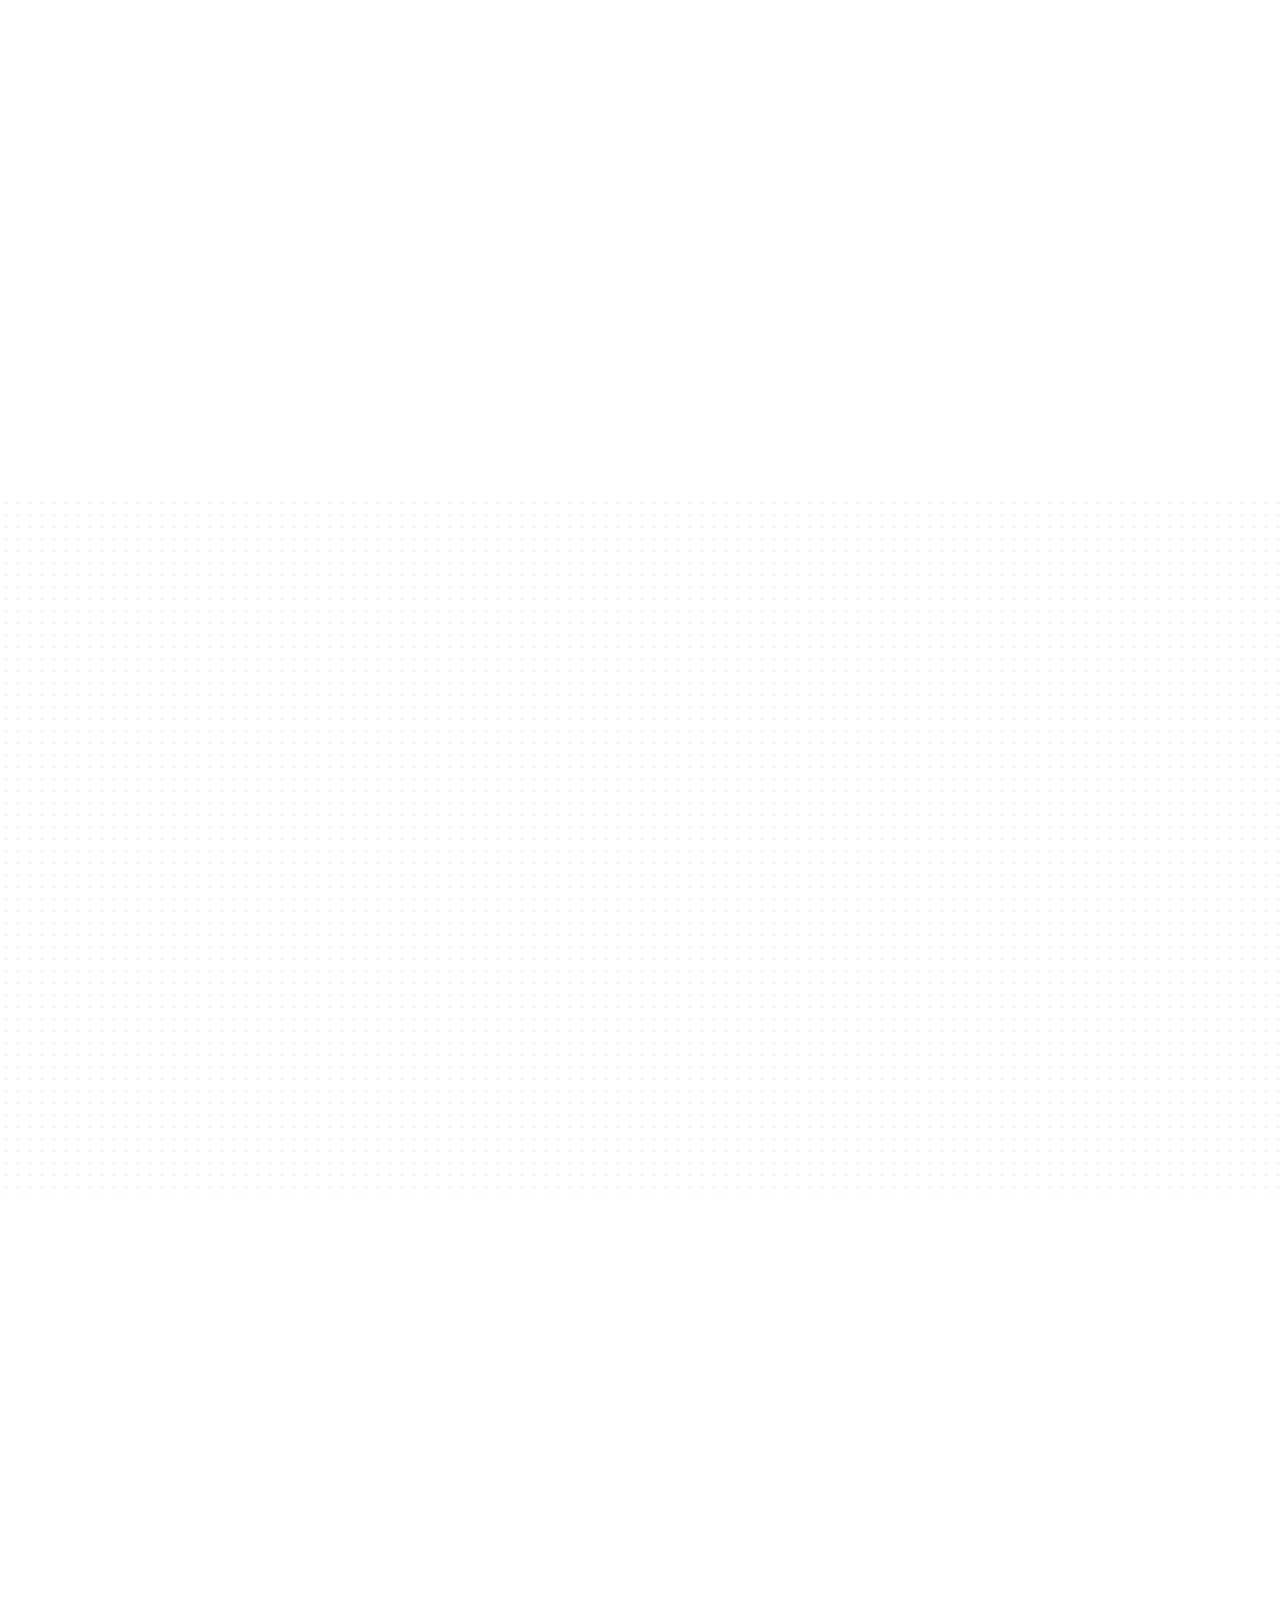
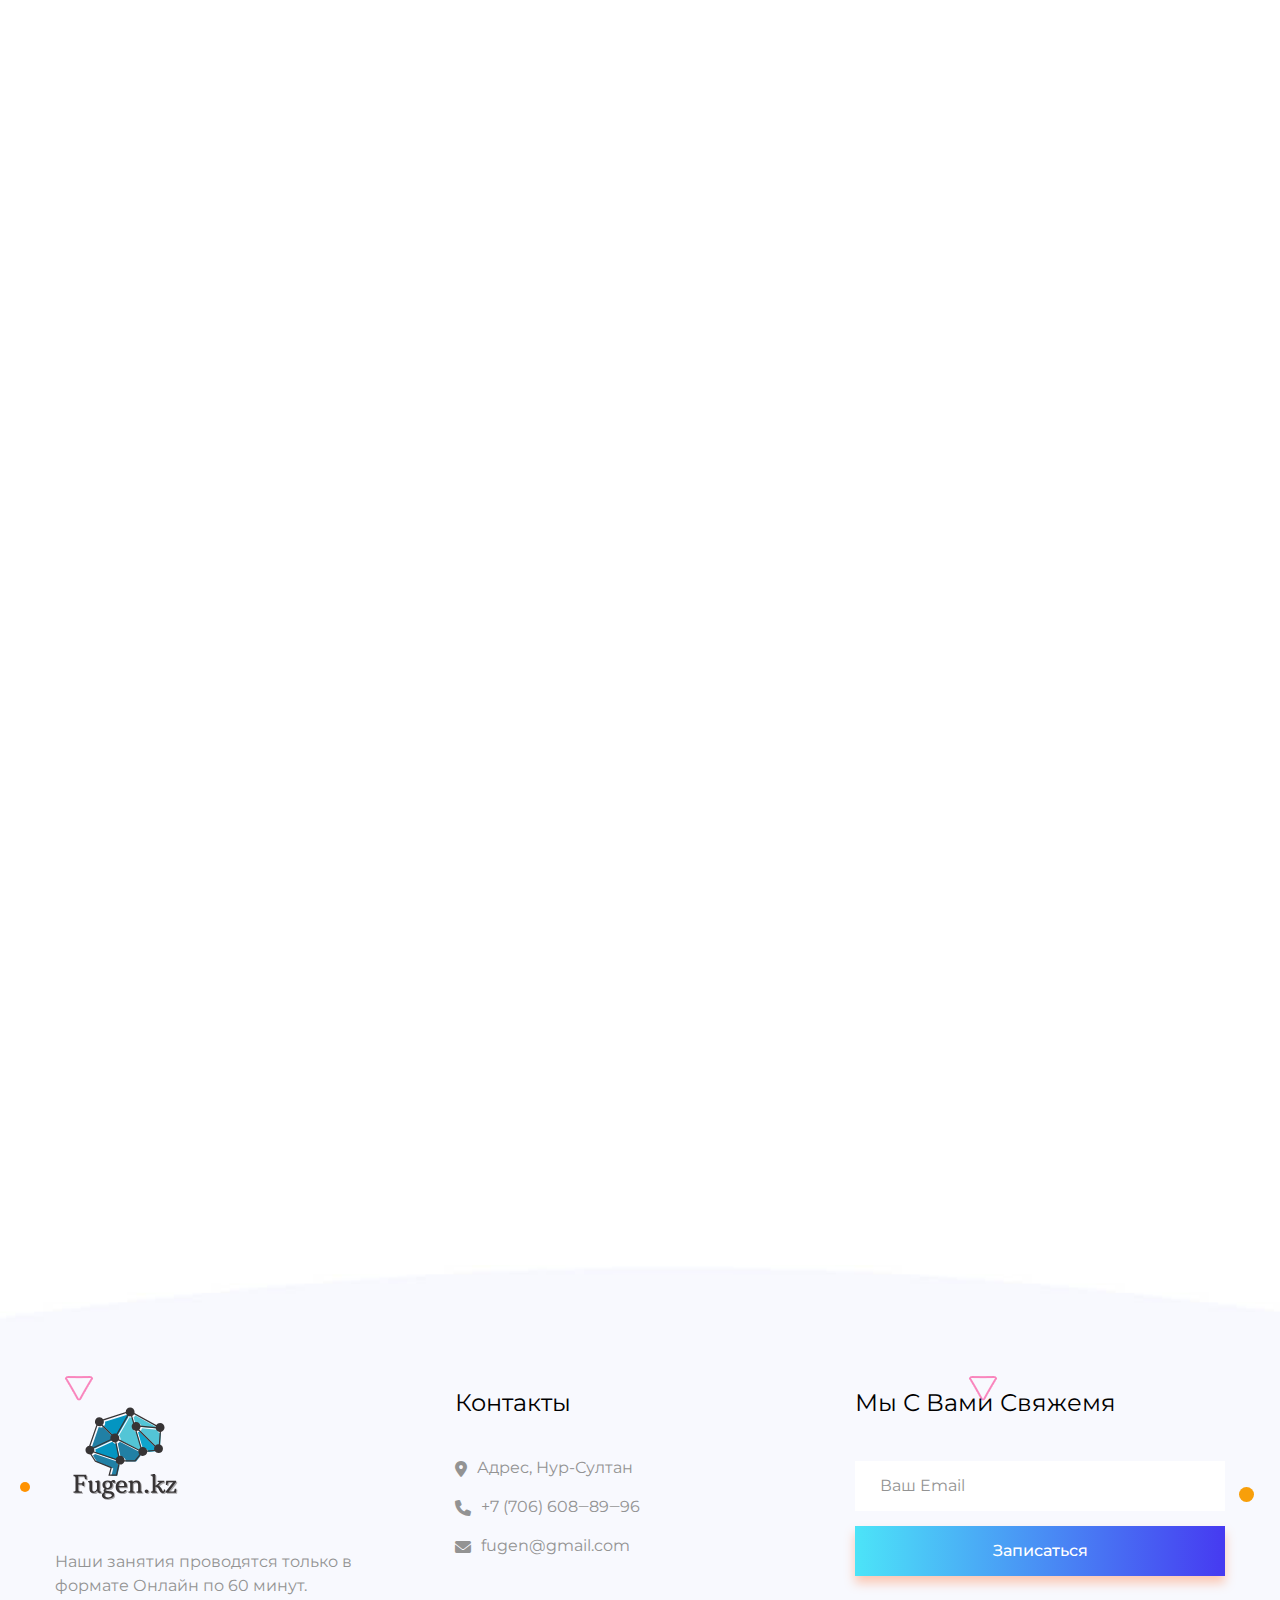
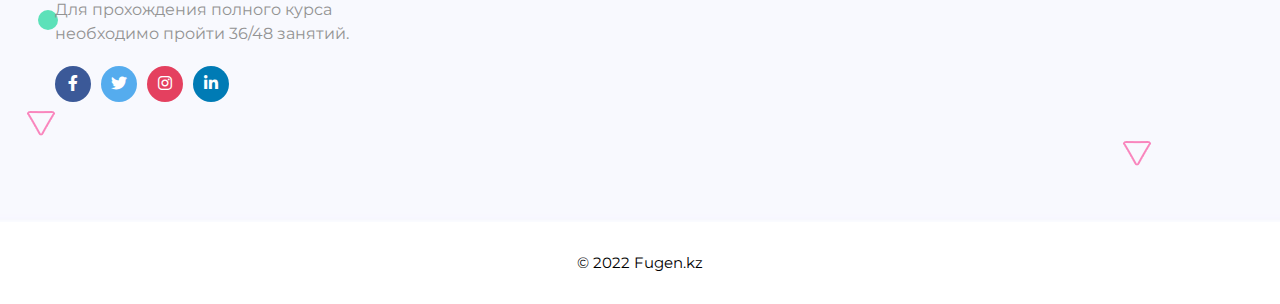
==== commit 897d210f: "Add files via upload" ====
--- a/index.html
+++ b/index.html
@@ -43,7 +43,7 @@
         <nav class="mobile-header primary-menu d-lg-none">
             <div class="header-logo">
                 <a href="index.html" class="logo">
-					<img src="assets/images/logo/Group 34.svg" alt="logo">
+					<img style="margin-top: -10px;" src="assets/images/logo/Group 34.svg" alt="logo">
 				</a>
             </div>
             <div class="header-bar">
@@ -68,6 +68,21 @@
                         <li>
                             <a href="#0">Контакты</a>
                         </li>
+                        
+                    </ul>
+                </div>
+                <div class="herder-icon">
+                    <ul class="search-cart">
+                        <li class="search">
+                            <a href="#0" class="cart-link">
+                                <i class="fab fa-instagram"></i>
+                            </a>
+                        </li>  
+                        <li class="search">
+                            <a href="#0" class="cart-link">
+                                <i class="fa-brands fa-whatsapp"></i>
+                            </a>
+                        </li> 
                     </ul>
                 </div>
             </div>
@@ -149,7 +164,7 @@
             <div class="container">
                 <div class="section-wrapper">
                     <div class="banner-text">
-                        <span class="m-banner-text">Добро пожаловать в образовательный центр<br>
+                        <span class="m-banner-text">Образовательный центр<br>
                            <span style="color: #0495C1;">Future Generation Academy</span></span>
                         <h2 style="margin-left: -2px; ">Онлайн-курсы английского языка.</h2>
                         <p>Получите индивидуальную программу курса<br> согласно вашему уровню знаний.</p>
@@ -491,7 +506,7 @@
     <div class="footer-bottom style-three">
         <div class="container">
             <div class="copy-right text-center">
-                <p>&copy; 2022 Fugen</p>
+                <p>&copy; 2022 Fugen.kz</p>
             </div>
         </div>
     </div>
--- a/assets/css/style.css
+++ b/assets/css/style.css
@@ -1,11145 +1,11145 @@
-/*!
-<----------------------------------------
-  Theme Name: Halci
-  Theme URI: http://labartisan.net
-  Author: labartisan.net
-  Author URI: http://labartisan.net
-  Description: Halci Sass is a Creative HTML5 Template for Saas, Startup & Agency.
-  Version: 1.0.0
-  Tags: app, app landing page, app showcase template, application services, gradient color, landing, marketing, responsive template, seo, software, Software Services, startup, tech, web application landing page.
----------------------------------------->
-*/
-
-/*
->>> TABLE OF CONTENTS:
-<----------------------------------------------------------------
-  01. Default CSS
-  02. Global css
-  03. Header
-    * Mobile Menu
-    * Main Menu
-  04. Banner
-    *style-one
-  05. app-banner
-    * style-1
-    * style-3
-  06. page-header
-    * style-1
-    * style-2
-    * style-3
-    * style-4
-    * style-5
-    * style-6
-    * style-7
-    * style-8
-  07. About
-  08. Portfolio
-    * Style-2
-    * Style-3
-  09. Product
-  10. Video
-  11. Team
-    * style-1
-  12. Pricing
-    * style-1
-    * style-2
-    * style-3
-    * style-4
-    * style-5
-  13. Blog
-    * style-1
-  14. Blogs
-    * blog-single
-  15. Sponsor
-  16. Service
-    * style-1
-    * style-2
-    * style-3
-    * style-4
-    * style-5
-    * style-6
-    * style-7
-    * style-8
-  17. service-one
-    * style-1
-    * style-2
-    * style-3
-  18. service-two
-    *.style-1
-  19. newsletter
-    * style-1
-  20. Testimonial
-    * style-1
-    * style-2
-  21. clients
-  22. faq
-  23. Offer
-  24. Shop
-    * Shop Page
-    * Shop Single
-    * Shop cart
-  24. Contact
-  25. Gmaps
-  26. comming-soon
-  27. download-link
-  28. 404
-  29. Footer
-    * style-1
-    * style-2
-    * style-3
-    * style-4
-    * style-5
-  30. footer-bottom
----------------------------------------------------------------->
-
-
-/*--------------------------------------------------------------
-Typography
---------------------------------------------------------------*/
-@import url('https://fonts.googleapis.com/css2?family=Montserrat:wght@500;700&display=swap');
-* {
-    padding: 0;
-    margin: 0;
-    box-sizing: border-box;
-    outline: none;
-    border: none;
-}
-
-body,
-button,
-input,
-select,
-textarea {
-    color: #939393;
-    font-family: "Montserrat", sans-serif;
-    font-size: 1rem;
-    font-weight: 400;
-    outline: none;
-    border: none;
-    background: #fff;
-}
-
-h1 {
-    font-size: 48px;
-}
-
-h2 {
-    font-size: 30px;
-    margin: 0;
-    padding: 0;
-}
-
-h3 {
-    font-size: 24px;
-}
-
-h4 {
-    font-size: 24px;
-}
-
-h5 {
-    font-size: 18px;
-}
-
-h6 {
-    font-size: 16px;
-}
-
-h1,
-h2,
-h3,
-h4,
-h5,
-h6 {
-    color: #1f202a;
-    font-weight: 700;
-    font-family: "Montserrat", sans-serif;
-    line-height: 1.5;
-    margin: 0;
-    padding: 0;
-}
-
-h1>a,
-h2>a,
-h3>a,
-h4>a,
-h5>a,
-h6>a {
-    color: inherit;
-    font-size: inherit;
-    font-weight: 700;
-    font-family: "Montserrat", sans-serif;
-}
-
-@media screen and (min-width: 576px) {
-    h1 {
-        font-size: 100px;
-    }
-    h2 {
-        font-size: 48px;
-    }
-    h3 {
-        font-size: 36px;
-    }
-    h4 {
-        font-size: 24px;
-    }
-    h5 {
-        font-size: 18px;
-    }
-    h6 {
-        font-size: 16px;
-    }
-}
-
-p {
-    font-size: 16px;
-    margin: 0 0 15px;
-    color: #939393;
-    line-height: 1.5;
-    font-family: "Montserrat", sans-serif;
-}
-
-a {
-    color: #939393;
-    text-decoration: none;
-    display: inline-block;
-    outline: none;
-    -webkit-transition: all 0.5s ease;
-    -moz-transition: all 0.5s ease;
-    transition: all 0.5s ease;
-}
-
-a:hover {
-    text-decoration: none;
-}
-
-a:focus {
-    outline: none;
-}
-
-a:hover,
-a:active {
-    color: #000;
-    outline: 0;
-}
-
-img,
-video {
-    height: auto;
-    max-width: 100%;
-    -webkit-transition: all 0.5s ease;
-    -moz-transition: all 0.5s ease;
-    transition: all 0.5s ease;
-}
-
-@media (min-width: 992px) {
-    .body-padding {
-        padding-top: 100px;
-    }
-}
-
-/* Placeholder text color -- selectors need to be separate to work. */
-
-::-webkit-input-placeholder {
-    color: #939393;
-    font-family: "Montserrat", sans-serif;
-}
-
-:-moz-placeholder {
-    color: #939393;
-    font-family: "Montserrat", sans-serif;
-}
-
-::-moz-placeholder {
-    color: #939393;
-    font-family: "Montserrat", sans-serif;
-    opacity: 1;
-}
-
-:-ms-input-placeholder {
-    color: #939393;
-    font-family: "Montserrat", sans-serif;
-}
-
-/*---- all header menu css start -----*/
-
-.header-item {
-    justify-content: space-between;
-    align-items: center;
-    width: 100%;
-    height: 100px;
-    position: relative;
-    overflow: visible;
-}
-
-.header-item .header-logo {
-    margin-top: 15px;
-    width: 250px;
-}
-
-.header-item .header-logo a {
-    align-items: center;
-}
-
-.header-item .header-menu nav.primary-menu .main-menu-area ul.main-menu {
-    margin: 0;
-    padding: 0;
-    justify-content: space-between;
-    align-items: center;
-}
-
-.header-item .header-menu nav.primary-menu .main-menu-area ul.main-menu li {
-    list-style: none;
-    padding: 32px 10px;
-}
-
-.header-item .header-menu nav.primary-menu .main-menu-area ul.main-menu li:hover a::before {
-    width: 100%;
-    left: 0;
-    right: auto;
-}
-
-.header-item .header-menu nav.primary-menu .main-menu-area ul.main-menu li:hover a.dd-icon-down::after {
-    transform: translateY(-50%) rotate(180deg);
-}
-
-.header-item .header-menu nav.primary-menu .main-menu-area ul.main-menu li:hover ul.submenu {
-    opacity: 1;
-    visibility: visible;
-    margin-top: 0;
-    z-index: 999;
-    -webkit-transform: perspective(600px) rotateX(0deg);
-    transform: perspective(600px) rotateX(0deg);
-}
-
-.header-item .header-menu nav.primary-menu .main-menu-area ul.main-menu li:first-child {
-    padding-left: 0;
-}
-
-.header-item .header-menu nav.primary-menu .main-menu-area ul.main-menu li ul.submenu {
-    margin: 0;
-    -webkit-box-shadow: 0px 0 10px rgba(136, 136, 136, 0.2);
-    box-shadow: 0px 0 10px rgba(136, 136, 136, 0.2);
-    position: absolute;
-    top: 100%;
-    background: #ffffff;
-    width: 230px;
-    padding: 20px 0 24px;
-    opacity: 0;
-    visibility: hidden;
-    -webkit-transform-origin: center top 0;
-    -ms-transform-origin: center top 0;
-    transform-origin: center top 0;
-    -webkit-transform: perspective(600px) rotateX(-90deg);
-    transform: perspective(600px) rotateX(-90deg);
-    -webkit-transition: all 0.5s ease 0s;
-    -o-transition: all 0.5s ease 0s;
-    transition: all 0.5s ease 0s;
-}
-
-.header-item .header-menu nav.primary-menu .main-menu-area ul.main-menu li ul.submenu li {
-    list-style: none;
-    padding: 0;
-}
-
-.header-item .header-menu nav.primary-menu .main-menu-area ul.main-menu li ul.submenu li.active a {
-    color: #5146ae !important;
-}
-
-.header-item .header-menu nav.primary-menu .main-menu-area ul.main-menu li ul.submenu li.active a::before {
-    background: #7560eb !important;
-}
-
-.header-item .header-menu nav.primary-menu .main-menu-area ul.main-menu li ul.submenu li:hover a {
-    padding-left: 30px;
-    color: #7560eb !important;
-}
-
-.header-item .header-menu nav.primary-menu .main-menu-area ul.main-menu li ul.submenu li:hover a::before {
-    background: #7560eb !important;
-}
-
-.header-item .header-menu nav.primary-menu .main-menu-area ul.main-menu li ul.submenu a {
-    color: #1f202a;
-    font-size: 15px;
-    font-weight: normal;
-    padding: 10px 20px;
-    text-transform: capitalize;
-    text-decoration: none;
-    position: relative;
-    -webkit-transition: all 0.5s ease;
-    -moz-transition: all 0.5s ease;
-    transition: all 0.5s ease;
-}
-
-.header-item .header-menu nav.primary-menu .main-menu-area ul.main-menu li ul.submenu a::before,
-.header-item .header-menu nav.primary-menu .main-menu-area ul.main-menu li ul.submenu a::after {
-    top: 0px;
-    left: 0px;
-    bottom: 0px;
-    width: 2px;
-    content: '';
-    height: 100%;
-    position: absolute;
-    -webkit-transition: all 0.3s ease-in-out;
-    -o-transition: all 0.3s ease-in-out;
-    transition: all 0.3s ease-in-out;
-}
-
-.header-item .header-menu nav.primary-menu .main-menu-area ul.main-menu li ul.submenu a::before {
-    background: #fff !important;
-}
-
-.header-item .header-menu nav.primary-menu .main-menu-area ul.main-menu li.menu-holder {
-    list-style: none;
-}
-
-.header-item .header-menu nav.primary-menu .main-menu-area ul.main-menu li.menu-holder:hover ul.mega-menu {
-    opacity: 1;
-    visibility: visible;
-    margin-top: 0;
-    z-index: 999;
-    -webkit-transform: perspective(600px) rotateX(0deg);
-    transform: perspective(600px) rotateX(0deg);
-}
-
-.header-item .header-menu nav.primary-menu .main-menu-area ul.main-menu li.menu-holder ul.mega-menu {
-    position: absolute;
-    left: 25px;
-    right: auto;
-    top: 100%;
-    width: calc(100% - 100px);
-    background: #ffffff;
-    padding: 30px;
-    visibility: hidden;
-    opacity: 0;
-    -webkit-box-shadow: 0px 0 10px rgba(136, 136, 136, 0.2);
-    box-shadow: 0px 0 10px rgba(136, 136, 136, 0.2);
-    -webkit-box-pack: justify;
-    -ms-flex-pack: justify;
-    -webkit-justify-content: space-between;
-    justify-content: space-between;
-    -webkit-transform: perspective(600px) rotateX(-90deg);
-    transform: perspective(600px) rotateX(-90deg);
-    -webkit-transform-origin: center top 0;
-    -ms-transform-origin: center top 0;
-    transform-origin: center top 0;
-    -webkit-transition: all 0.5s ease 0s;
-    -o-transition: all 0.5s ease 0s;
-    transition: all 0.5s ease 0s;
-}
-
-.header-item .header-menu nav.primary-menu .main-menu-area ul.main-menu li.menu-holder ul.mega-menu li {
-    list-style: none;
-    padding: 0;
-}
-
-.header-item .header-menu nav.primary-menu .main-menu-area ul.main-menu li.menu-holder ul.mega-menu li span.submenu-title {
-    color: #000;
-    font-size: 18px;
-    font-weight: 500;
-    display: inline-block;
-    padding-bottom: 20px;
-    text-transform: uppercase;
-}
-
-.header-item .header-menu nav.primary-menu .main-menu-area ul.main-menu li.menu-holder ul.mega-menu li ul {
-    padding: 0;
-    margin: 0;
-}
-
-.header-item .header-menu nav.primary-menu .main-menu-area ul.main-menu li.menu-holder ul.mega-menu li ul li {
-    list-style: none;
-}
-
-.header-item .header-menu nav.primary-menu .main-menu-area ul.main-menu li.menu-holder ul.mega-menu li ul li:hover a {
-    padding-left: 30px;
-    color: #7560eb !important;
-}
-
-.header-item .header-menu nav.primary-menu .main-menu-area ul.main-menu li.menu-holder ul.mega-menu li ul li:hover a::before {
-    background: #7560eb !important;
-}
-
-.header-item .header-menu nav.primary-menu .main-menu-area ul.main-menu li.menu-holder ul.mega-menu li ul li a {
-    text-decoration: none;
-    color: #1f202a;
-    font-size: 15px;
-    padding: 10px 0;
-    padding-left: 20px;
-    font-weight: normal;
-    text-transform: capitalize;
-    transition: all 0.5s ease-in-out;
-    position: relative;
-}
-
-.header-item .header-menu nav.primary-menu .main-menu-area ul.main-menu li.menu-holder ul.mega-menu li ul li a::before,
-.header-item .header-menu nav.primary-menu .main-menu-area ul.main-menu li.menu-holder ul.mega-menu li ul li a::after {
-    top: 0px;
-    left: 0px;
-    bottom: 0px;
-    width: 2px;
-    content: '';
-    height: 100%;
-    position: absolute;
-    -webkit-transition: all 0.3s ease-in-out;
-    -o-transition: all 0.3s ease-in-out;
-    transition: all 0.3s ease-in-out;
-}
-
-.header-item .header-menu nav.primary-menu .main-menu-area ul.main-menu li.menu-holder ul.mega-menu li ul li a::before {
-    background: #fff !important;
-}
-
-.header-item .header-menu nav.primary-menu .main-menu-area ul.main-menu a {
-    color: #000;
-    font-size: 16px;
-    text-transform: capitalize;
-    font-weight: 500;
-    text-decoration: none;
-    display: block;
-    padding: 5px;
-    transition: all 0.5s ease-in-out;
-    font-family: "Montserrat", sans-serif;
-    position: relative;
-}
-
-.header-item .header-menu nav.primary-menu .main-menu-area ul.main-menu a::before {
-    width: 0;
-    height: 2px;
-    background: #5146ae;
-    bottom: -32px;
-    left: auto;
-    right: 0;
-    -webkit-transition: all 0.2s linear;
-    -o-transition: all 0.2s linear;
-    transition: all 0.2s linear;
-}
-
-.header-item .header-menu nav.primary-menu .main-menu-area ul.main-menu a.dd-icon-down {
-    padding-right: 15px;
-}
-
-.header-item .header-menu nav.primary-menu .main-menu-area ul.main-menu a.dd-icon-down::after {
-    position: absolute;
-    content: "\f107";
-    color: #000;
-    font-weight: bold;
-    top: 50%;
-    right: 0;
-    -webkit-transform: translateY(-50%);
-    -ms-transform: translateY(-50%);
-    transform: translateY(-50%);
-    font-family: "Font Awesome 5 Free";
-    -webkit-transition: all 0.5s ease;
-    -moz-transition: all 0.5s ease;
-    transition: all 0.5s ease;
-}
-
-.header-item .header-menu nav.primary-menu .main-menu-area ul.main-menu a.active {
-    color: #5146ae;
-}
-
-.header-item .herder-icon ul.search-cart {
-    margin: 0;
-    padding: 0;
-    justify-content: flex-start;
-    align-items: center;
-}
-
-.header-item .herder-icon ul.search-cart li {
-    list-style: none;
-}
-
-.header-item .herder-icon ul.search-cart li:last-child {
-    margin-left: 20px;
-}
-
-.header-item .herder-icon ul.search-cart li span {
-    color: #fff;
-    padding: 15px 25px;
-    background: #7560eb;
-    border-radius: 5px;
-}
-
-.header-item .herder-icon ul.search-cart li span i {
-    font-size: 16px;
-    margin-right: 10px;
-}
-
-.header-item .herder-icon ul.search-cart li.search {
-    padding-right: 10px;
-    list-style: none;
-}
-
-.header-item .herder-icon ul.search-cart a.cart-link {
-    height: 50px;
-    width: 50px;
-    font-size: 20px;
-    line-height: 50px;
-    color: #0495C1;
-    text-align: center;
-    border: 1px solid #eae7ff;
-    display: inline-block;
-    border-radius: 50%;
-    text-decoration: none;
-    transition: all 0.5s ease-in-out;
-}
-
-.header-item .herder-icon ul.search-cart a.cart-link:hover {
-    background: #0495C1;
-    color: #fff;
-    border-color: #0495C1;
-}
-
-.header-item .herder-icon ul.search-cart li.cart {
-    list-style: none;
-    position: relative;
-    padding: 25px 0;
-}
-
-.header-item .herder-icon ul.search-cart li.cart:hover .cart-content {
-    opacity: 1;
-    visibility: visible;
-    margin-top: 0;
-    z-index: 999;
-    -webkit-transform: perspective(600px) rotateX(0deg);
-    transform: perspective(600px) rotateX(0deg);
-}
-
-.header-item .herder-icon ul.search-cart li.cart .cart-content {
-    position: absolute;
-    top: 100%;
-    right: 0;
-    opacity: 0;
-    visibility: hidden;
-    min-width: 270px;
-    z-index: 9;
-    background: #fff;
-    padding: 10px;
-    box-shadow: 0px 0px 10px rgba(136, 136, 136, 0.4);
-    -webkit-transform: perspective(600px) rotateX(-90deg);
-    transform: perspective(600px) rotateX(-90deg);
-    -webkit-transform-origin: center top 0;
-    -ms-transform-origin: center top 0;
-    transform-origin: center top 0;
-    -webkit-transition: all 0.5s ease 0s;
-    -o-transition: all 0.5s ease 0s;
-    transition: all 0.5s ease 0s;
-}
-
-.header-item .herder-icon ul.search-cart li.cart .cart-content .cart-item {
-    position: relative;
-    overflow: hidden;
-    padding: 15px 0;
-    border-bottom: 1px solid #ecf0f3;
-}
-
-.header-item .herder-icon ul.search-cart li.cart .cart-content .cart-item .cart-img {
-    float: left;
-    display: block;
-    margin-right: 14px;
-}
-
-.header-item .herder-icon ul.search-cart li.cart .cart-content .cart-item .cart-img a {
-    margin: 0;
-    border: none;
-}
-
-.header-item .herder-icon ul.search-cart li.cart .cart-content .cart-item .cart-img a img {
-    width: 50px;
-    height: 50px;
-    border-radius: 100%;
-}
-
-.header-item .herder-icon ul.search-cart li.cart .cart-content .cart-item .cart-des a {
-    color: #2f0b6c;
-    font-size: 14px;
-    font-weight: 600;
-    font-family: "Montserrat", sans-serif;
-    text-decoration: none;
-    -webkit-transition: all 0.3s ease;
-    -moz-transition: all 0.3s ease;
-    transition: all 0.3s ease;
-}
-
-.header-item .herder-icon ul.search-cart li.cart .cart-content .cart-item .cart-des p {
-    font-size: 14px;
-    font-weight: 700;
-    margin-bottom: 4px;
-    text-align: left;
-}
-
-.header-item .herder-icon ul.search-cart li.cart .cart-content .cart-item .cart-btn {
-    padding: 0;
-    top: 5px;
-    right: 5px;
-}
-
-.header-item .herder-icon ul.search-cart li.cart .cart-content .cart-item .cart-btn a {
-    width: 20px;
-    height: 20px;
-    text-align: center;
-    display: block;
-    line-height: 25px;
-    -webkit-transition: all 0.3s ease;
-    -moz-transition: all 0.3s ease;
-    transition: all 0.3s ease;
-}
-
-.header-item .herder-icon ul.search-cart li.cart .cart-content .cart-item .cart-btn a i {
-    margin: 0;
-    color: #2f0b6c;
-    font-weight: 600;
-    transition: all 0.3s ease-in-out;
-}
-
-.header-item .herder-icon ul.search-cart li.cart .cart-content .cart-item .cart-btn a i:hover {
-    color: #5146ae;
-}
-
-.header-item .herder-icon ul.search-cart li.cart .cart-content .cart-bottom .cart-action {
-    display: flex;
-    justify-content: space-between;
-}
-
-/*---- all header menu css ends -----*/
-
-/*---- all container paddign start ----*/
-
-.container-fluid {
-    padding: 0 30px;
-}
-
-@media (max-width: 576px) {
-    .container {
-        padding-right: 40px;
-        padding-left: 40px; 
-    }
-}
-
-/*---- all container paddign ends ----*/
-
-/*-- all service content css  --*/
-
-.service-content .post-thumb {
-    position: relative;
-}
-
-.service-content .post-thumb i {
-    position: absolute;
-    top: 50%;
-    left: 50%;
-    transform: translate(-50%, -50%);
-    font-size: 45px;
-}
-
-.service-content .post-text h4 {
-    margin: 0;
-}
-
-.service-content .post-text h4 a {
-    font-weight: 500;
-    padding: 30px 0 10px;
-    text-decoration: none;
-    display: inline-block;
-    -webkit-transition: all 0.5s ease;
-    -moz-transition: all 0.5s ease;
-    transition: all 0.5s ease;
-}
-
-@media (min-width: 576px) {
-    .service-content .post-text h4 a {
-        font-size: 20px;
-    }
-}
-
-.service-content .post-text p {
-    margin: 0;
-}
-
-.style-one {
-    width: 100%;
-}
-
-.style-one .post-thumb {
-    width: 85px;
-    float: left;
-}
-
-.style-one .post-text {
-    width: calc(100% - 85px);
-}
-
-.style-one .post-text h5 {
-    margin: 0;
-}
-
-.style-one .post-text h5 a {
-    font-weight: 500;
-    padding-bottom: 8px;
-    text-decoration: none;
-    display: inline-block;
-}
-
-@media (min-width: 576px) {
-    .style-one .post-text h5 a {
-        font-size: 20px;
-        transition: all 0.5s ease-in-out;
-    }
-}
-
-.style-one .post-text p {
-    margin: 0;
-}
-
-/*-- all service content css --*/
-
-/*-- all custom btn css --*/
-
-a {
-    text-decoration: none;
-}
-
-a.custom-btn {
-    color: #fff;
-    margin-top: 30px;
-    padding: 13px 54px;
-    display: inline-block;
-    border-radius: 25px;
-    transition: all 0.4s ease-in-out;
-    background: linear-gradient(to left, #5146ae, #7560eb);
-    box-shadow: 0 5px 10px rgba(81, 70, 174, 0.7);
-}
-
-@media (min-width: 576px) {
-    a.custom-btn {
-        margin-top: 45px;
-    }
-}
-
-a.custom-btn span {
-    font-size: 15px;
-    font-weight: 700;
-}
-
-a.custom-btn:hover {
-    transform: translateY(-5px);
-}
-
-button.button {
-    padding: 10px 20px;
-    border-radius: 3px;
-    color: #fff;
-    cursor: pointer;
-    border: none;
-    line-height: 18px;
-    font-size: 12px;
-    text-transform: uppercase;
-    font-weight: 500;
-    background: linear-gradient(to right, #5146ae, #7560eb);
-    -webkit-transition: all 0.5s ease;
-    -moz-transition: all 0.5s ease;
-    transition: all 0.5s ease;
-}
-
-button.button:hover {
-    box-shadow: 0 7px 10px rgba(31, 29, 29, 0.4) !important;
-}
-
-button.button:first-child {
-    margin-right: 25px;
-}
-
-/*-- all custom btn css --*/
-
-/*------ common heading css start -------*/
-
-.section-heading {
-    max-width: 440px;
-    margin: auto;
-    margin-top: -5px;
-    animation-name: fadeInDown;
-    animation-delay: .1s;
-    animation-duration: 1s;
-    overflow: hidden;
-}
-
-.section-heading span {
-    font-weight: bold;
-    color: #5146ae;
-}
-
-.section-heading h3 {
-    margin: 0;
-    padding: 0px 0 10px;
-}
-
-@media (min-width: 576px) {
-    .section-heading h3 {
-        padding: 8px 0 15px;
-        line-height: 45px;
-    }
-}
-
-.section-heading p {
-    margin: 0;
-    padding-bottom: 40px;
-}
-
-@media (min-width: 576px) {
-    .section-heading p {
-        padding-bottom: 60px;
-    }
-}
-
-.submit-btn,
-input[type="submit"] {
-    outline: none;
-    cursor: pointer;
-}
-
-/*------ common heading css ends -------*/
-
-/*----- all pricing plan content css -----*/
-
-.price-style {
-    padding: 40px;
-}
-
-.price-style .price-thumb {
-    position: relative;
-}
-
-.price-style .price-thumb p {
-    margin: 0;
-    padding-bottom: 10px;
-}
-
-.price-style .price-thumb .price_t {
-    position: absolute;
-    top: 0;
-    left: 50%;
-    transform: translate(-50%, 50%);
-}
-
-.price-style .price-thumb .price_t h3 {
-    margin: 0;
-    line-height: 1;
-}
-
-.price-style .price-thumb .price_t p {
-    color: hotpink;
-    font-weight: 700;
-}
-
-.price-style .price-thumb .price_t p span {
-    font-size: 48px;
-    font-weight: 700;
-    font-family: "Montserrat", sans-serif;
-}
-
-.price-style .price-thumb .price_t.app_price p {
-    color: #fff;
-    font-weight: bold;
-}
-
-.price-style .price-thumb .price_t.app_price h3 {
-    color: #fff;
-}
-
-.price-style .price-list ul {
-    padding: 0;
-    margin: 0;
-}
-
-.price-style .price-list ul li {
-    list-style: none;
-    padding: 15px 0;
-    border-bottom: 1px solid #eff4f8;
-}
-
-.price-style .price-list ul li:last-child {
-    border-bottom: none;
-    padding-bottom: 0;
-}
-
-/*----- all pricing plan content css -----*/
-
-@media (min-width: 992px) {
-    .pl-lg-20 {
-        padding-left: 30px;
-    }
-}
-
-@media (min-width: 992px) {
-    .pr-lg-20 {
-        padding-right: 30px;
-    }
-}
-
-/*======= all scrollbar css =====*/
-
-.overflow-auto::-webkit-scrollbar-track {
-    -webkit-box-shadow: inset 0 0 6px rgba(0, 0, 0, 0.3);
-    border-radius: 8px;
-}
-
-.overflow-auto::-webkit-scrollbar {
-    width: 10px;
-}
-
-.overflow-auto::-webkit-scrollbar-thumb {
-    background-color: #5146ae;
-    border-radius: 8px;
-}
-
-.style-1.overflow-auto::-webkit-scrollbar-thumb {
-    background-color: #ff7c43;
-}
-
-.style-2.overflow-auto::-webkit-scrollbar-thumb {
-    background-color: #095ab8;
-}
-
-.style-3.overflow-auto::-webkit-scrollbar-thumb {
-    background-color: #f84d4c;
-}
-
-.style-4.overflow-auto::-webkit-scrollbar-thumb {
-    background-color: #ff9200;
-}
-
-.padding-tb {
-    padding: 60px 0;
-}
-
-@media (min-width: 576px) {
-    .padding-tb {
-        padding: 80px 0;
-    }
-}
-
-@media (min-width: 1200px) {
-    .padding-tb {
-        padding: 120px 0;
-    }
-}
-
-/*======= all scrollbar css =====*/
-
-.preloader {
-    position: fixed;
-    top: 0;
-    left: 0;
-    z-index: 9999;
-    width: 100%;
-    height: 100%;
-    background-color: #5146ae;
-    overflow: hidden;
-}
-
-.preloader .preloader-inner {
-    position: absolute;
-    top: 50%;
-    left: 50%;
-    -webkit-transform: translate(-50%, -50%);
-    transform: translate(-50%, -50%);
-}
-
-.preloader .preloader-inner .preloader-icon {
-    width: 72px;
-    height: 72px;
-    display: inline-block;
-    padding: 0px;
-}
-
-.preloader .preloader-inner .preloader-icon span {
-    position: absolute;
-    display: inline-block;
-    width: 72px;
-    height: 72px;
-    border-radius: 100%;
-    background: #fff;
-    -webkit-animation: preloader-fx 1.6s linear infinite;
-    animation: preloader-fx 1.6s linear infinite;
-}
-
-.preloader .preloader-inner .preloader-icon span:last-child {
-    animation-delay: -0.8s;
-    -webkit-animation-delay: -0.8s;
-}
-
-@keyframes preloader-fx {
-    0% {
-        -webkit-transform: scale(0, 0);
-        transform: scale(0, 0);
-        opacity: 0.5;
-    }
-    100% {
-        -webkit-transform: scale(1, 1);
-        transform: scale(1, 1);
-        opacity: 0;
-    }
-}
-
-@-webkit-keyframes preloader-fx {
-    0% {
-        -webkit-transform: scale(0, 0);
-        opacity: 0.5;
-    }
-    100% {
-        -webkit-transform: scale(1, 1);
-        opacity: 0;
-    }
-}
-
-.header-item,
-.header-item .header-logo a,
-.header-item .header-menu nav.primary-menu .main-menu-area ul.main-menu,
-.header-item .header-menu nav.primary-menu .main-menu-area ul.main-menu li.menu-holder ul.mega-menu,
-.header-item .herder-icon ul.search-cart,
-.style-one,
-.search-area .search-input form,
-.mobile-menu nav.mobile-header,
-.mobile-menu nav.menu .mobile-menu-area .mobile-menu-area-inner .mobile-search .search-inner,
-.banner-area .banner-position .section-wrapper,
-.app-banner .baner-wrapper,
-.app-banner .baner-wrapper .banner-text ul,
-.page-header,
-.page-header .banner-position .banner-content ul.banner-link,
-.service-one .section-wrapper .post-content,
-.service-two.style-1 ul.client-service,
-.newsletter-area.style-1 .newsletter-content ul.newslink,
-.testimonil-area .section-wrapper,
-.testimonil-area .section-wrapper .test-wrapper .testimonial-slider .swiper-wrapper .swiper-slide .test-item .item-inner,
-.our-team .section-wrapper .team-content .team-text ul.tema-icon,
-.sponsor-section .sponsor-wrapper,
-footer .footer-position .footer-media a,
-footer .footer-position .footer-media ul.footer-social,
-.app-serviece .section-wrapper ul.counter-wrapper,
-.clients-area .section-wrapper .post-content .clients-container .swiper-wrapper .swiper-slide .client-content .content-inner,
-.product-area .section-wrapper .post-content ul.product-btn,
-.vpn-app-service .post-text ul.apps-icon,
-.download-link .download-conent ul,
-.contact-link .section-wrapper .contact-item,
-.contact-location .contact-form form.comment-form,
-.portfolio-area .portfolio-wrapper .portfolio-list ul.portfolio-menu,
-.blogs .blog-wrapper .blog-post .blog-text ul.post-date,
-.blogs .blog-wrapper .blog-post .blog-text ul.more-art,
-.blogs .blog-wrapper .widget-member .member-text ul.team-icon,
-.blogs .blog-wrapper .Post-Categories ul.categories li a,
-.blogs .blog-wrapper .recent-post .content-inner,
-.blogs .blog-wrapper .widget-instagram ul.instagram-thumb,
-.blogs .blog-wrapper .widget-tag ul,
-.blogs .blog-wrapper .anuther-page ul.page-linkup,
-.blogs.blog-single .blog-wrapper .personal-blog .p-content,
-.blogs.blog-single .blog-wrapper .personal-blog .p-content .p-text ul,
-.blogs.blog-single .blog-wrapper .related-post .post-thumb,
-.shop-page .shop-product-wrap .product-item .product-thumb .product-action-link,
-.shop-page .shop-product-wrap .product-list-item .product-thumb .product-action-link,
-.shop-page .shop-product-wrap .product-list-item,
-.shop-page .modal .modal-dialog .modal-content .modal-body .product-details-inner .cart-button,
-.sidebar-widget .widget-rec-post .recent-post li,
-.sidebar-widget .widget-tags ul,
-.sidebar-widget .widget-instagram ul,
-.sidebar-widget .letest-product .widget-wrapper ul li,
-.shop-single .product-details .post-content form,
-.shop-single .review .review-nav,
-.shop-single .review .review-content .review-showing .content li .post-content .entry-meta,
-.shop-single .review .review-content .review-showing .content li .post-content .entry-meta .posted-on,
-.shop-single .review .review-content .review-showing .client-review .review-form form .rating,
-.shop-single .review .review-content .review-showing .client-review .review-form form .rating ul,
-.shop-cart .section-wrapper .cart-top table tbody tr td.product-item,
-.shop-cart .section-wrapper .cart-bottom .cart-checkout-box,
-.shop-cart .section-wrapper .cart-bottom .cart-checkout-box .cart-checkout,
-.shop-cart .section-wrapper .cart-bottom .shiping-box .cart-overview ul li,
-ul.countdown-list {
-    display: flex;
-    flex-wrap: wrap;
-}
-
-.header-item .header-menu nav.primary-menu .main-menu-area ul.main-menu a::before,
-.header-item .herder-icon ul.search-cart li.cart .cart-content .cart-item .cart-btn,
-.search-area .search-input .search-close,
-.search-area .search-input form,
-.mobile-menu nav.menu .mobile-menu-area .mobile-menu-area-inner ul.m-menu a.dd-icon-down::before,
-.mobile-menu nav.menu .mobile-menu-area .mobile-menu-area-inner ul.m-menu a.dd-icon-down::after,
-.banner-area.style-one::after,
-.banner-area .banner-position,
-.app-banner::after,
-.app-banner.style-3 .baner-wrapper .banner-thumb .shape,
-.app-banner.style-3 .baner-wrapper .banner-thumb .shape1,
-.page-header::after,
-.page-header::before,
-.page-header.style-8 .shap,
-.page-header.style-8 .shap-1,
-.page-header.style-8 .shap-2,
-.landing-video-area::before,
-.testimonil-area .section-wrapper .test-wrapper .testimonial-slider .testi-pagination span,
-.blog .section-warpper .blog-post .post-thumb .post-date,
-.our-team .section-wrapper .team-content .team-thumb::after,
-footer .footer-position .link-us ul a::before,
-.footer-bottom .copy-right p a::before,
-.portfolio-area .portfolio-wrapper .portfolio-list ul.portfolio-menu li.button::before,
-.portfolio-area .portfolio-wrapper .grid .grid-item .portfolio-thumb::before,
-.blogs .blog-wrapper .blog-post .blog-thumb .date,
-.blogs .blog-wrapper .widget-instagram ul.instagram-thumb li::after,
-.shop-page .shop-product-wrap .product-item .product-thumb::after,
-.shop-page .shop-product-wrap .product-list-item .product-thumb::after,
-.shop-page .shop-product-wrap .product-item .product-thumb .product-action-link,
-.shop-page .shop-product-wrap .product-list-item .product-thumb .product-action-link,
-.shop-page .modal .modal-dialog .modal-content button.close,
-.sidebar-widget h4::before,
-.sidebar-widget h4::after,
-.sidebar-widget .widget-search form button,
-.sidebar-widget .post-catagori ul li a::before,
-.cart-plus-minus .qtybutton,
-.shop-single .product-details .product-thumb .slider-for .thumb .img-magnifier-glass,
-.shop-single .product-details .post-content form .select-product i,
-.shop-single .review .review-content .review-showing .client-review .review-form .review-title h5::before,
-.shop-single .review .review-content .review-showing .client-review .review-form .review-title h5::after,
-.shop-single .review .review-content .description .post-item .post-content ul li::before,
-.shop-cart .section-wrapper .cart-bottom .shiping-box .calculate-shiping .outline-select .select-icon {
-    position: absolute;
-    content: '';
-}
-
-.shop-page .sidebar-widget .widget-search,
-.shop-page .shop-title,
-.shop-page .shop-product-wrap .product-item,
-.shop-page .shop-product-wrap .product-list-item,
-.sidebar-widget .letest-product,
-.shop-single .sidebar-widget .widget-search,
-.shop-single .product-details,
-.shop-single .review,
-.shop-cart .section-wrapper .cart-top,
-.shop-cart .section-wrapper .cart-bottom {
-    -webkit-box-shadow: 0 0 10px 0 rgba(136, 136, 136, 0.1);
-    box-shadow: 0 0 10px 0 rgba(136, 136, 136, 0.1);
-}
-
-.sidebar-widget .widget-search,
-.sidebar-widget .post-catagori,
-.sidebar-widget .widget-instagram {
-    border: 10px solid #f3f8fc;
-}
-
-/*--header css start---*/
-
-header {
-    position: relative;
-    z-index: 9;
-    box-shadow: 3px 0 3px rgba(239, 247, 255, 0.67);
-}
-
-header .bg-white.menu-fixed {
-    position: fixed !important;
-    top: 0px;
-    left: 0;
-    right: 0;
-    z-index: 999;
-    background-color: #fff !important;
-    box-shadow: 0px 0 10px rgba(136, 136, 136, 0.1);
-}
-
-header .bg-white.fadeInDown {
-    z-index: 1;
-}
-
-header .bg-white.slideInUp {
-    position: relative;
-    z-index: 999;
-}
-
-header .bg-white.app-header {
-    position: fixed;
-    width: 100%;
-    left: 0px;
-    z-index: 20;
-    top: 0px;
-    background: transparent !important;
-}
-
-header .bg-white.app-header.menu-fixed {
-    background: linear-gradient(to right, #5146ae, #25a6e4) !important;
-}
-
-header .bg-white.app-header.slideInUp {
-    position: fixed;
-}
-
-header .bg-white.app-header .header-item .header-logo a h4 {
-    color: #fff;
-}
-
-header .bg-white.app-header .header-item .header-logo a h4 span {
-    color: #fff;
-}
-
-header .bg-white.app-header .header-item .header-menu .primary-menu .main-menu-area ul.main-menu li ul.submenu li.active a {
-    color: #ff7c43 !important;
-}
-
-header .bg-white.app-header .header-item .header-menu .primary-menu .main-menu-area ul.main-menu li ul.submenu li.active a::before {
-    background: #ff7c43 !important;
-}
-
-header .bg-white.app-header .header-item .header-menu .primary-menu .main-menu-area ul.main-menu li ul.submenu li:hover a {
-    color: #ff7c43 !important;
-}
-
-header .bg-white.app-header .header-item .header-menu .primary-menu .main-menu-area ul.main-menu li ul.submenu li:hover a::before {
-    background: #ff7c43 !important;
-}
-
-header .bg-white.app-header .header-item .header-menu .primary-menu .main-menu-area ul.main-menu li ul.submenu li a {
-    color: #000;
-}
-
-header .bg-white.app-header .header-item .header-menu .primary-menu .main-menu-area ul.main-menu li ul.mega-menu li ul li:hover a {
-    color: #ff7c43 !important;
-}
-
-header .bg-white.app-header .header-item .header-menu .primary-menu .main-menu-area ul.main-menu li ul.mega-menu li ul li:hover a::before {
-    background: #ff7c43 !important;
-}
-
-header .bg-white.app-header .header-item .header-menu .primary-menu .main-menu-area ul.main-menu a {
-    color: #fff;
-}
-
-header .bg-white.app-header .header-item .header-menu .primary-menu .main-menu-area ul.main-menu a::before {
-    background: #ff7c43;
-}
-
-header .bg-white.app-header .header-item .header-menu .primary-menu .main-menu-area ul.main-menu a.dd-icon-down::after {
-    color: #fff;
-}
-
-header .bg-white.app-header .header-item .herder-icon a.custom-btn {
-    margin-top: 0;
-    padding: 13px 33.33px;
-    background: #ff7c43;
-    box-shadow: 0 7px 10px rgba(255, 124, 67, 0.4);
-}
-
-header .bg-white.app-header .header-item .herder-icon a.custom-btn:hover {
-    background: #fff;
-    color: #ff7c43;
-    box-shadow: 0 7px 10px rgba(255, 255, 255, 0.4);
-}
-
-header .bg-white.host-header.menu-fixed {
-    background: linear-gradient(to left, #16064f, #095ab8) !important;
-}
-
-header .bg-white.host-header .header-item .header-logo a h4 {
-    color: #fff;
-}
-
-header .bg-white.host-header .header-item .header-logo a h4 span {
-    color: #fff;
-}
-
-header .bg-white.host-header .header-item .header-menu .primary-menu .main-menu-area ul.main-menu li ul.submenu li.active a {
-    color: #095ab8 !important;
-}
-
-header .bg-white.host-header .header-item .header-menu .primary-menu .main-menu-area ul.main-menu li ul.submenu li.active a::before {
-    background: #095ab8 !important;
-}
-
-header .bg-white.host-header .header-item .header-menu .primary-menu .main-menu-area ul.main-menu li ul.submenu li:hover a {
-    color: #095ab8 !important;
-}
-
-header .bg-white.host-header .header-item .header-menu .primary-menu .main-menu-area ul.main-menu li ul.submenu li:hover a::before {
-    background: #095ab8 !important;
-}
-
-header .bg-white.host-header .header-item .header-menu .primary-menu .main-menu-area ul.main-menu li ul.mega-menu li ul li:hover a {
-    color: #095ab8 !important;
-}
-
-header .bg-white.host-header .header-item .header-menu .primary-menu .main-menu-area ul.main-menu li ul.mega-menu li ul li:hover a::before {
-    background: #095ab8 !important;
-}
-
-header .bg-white.host-header .header-item .header-menu .primary-menu .main-menu-area ul.main-menu a {
-    color: #fff;
-}
-
-header .bg-white.host-header .header-item .header-menu .primary-menu .main-menu-area ul.main-menu a::before {
-    background: #095ab8;
-}
-
-header .bg-white.host-header .header-item .header-menu .primary-menu .main-menu-area ul.main-menu a.dd-icon-down::after {
-    color: #fff;
-}
-
-header .bg-white.host-header .header-item .herder-icon a.custom-btn {
-    background: #5261eb;
-    box-shadow: 0 5px 10px rgba(82, 97, 235, 0.7);
-}
-
-header .bg-white.vpn-header .header-item .header-menu .primary-menu .main-menu-area ul li ul.submenu li.active a {
-    color: #f84d4c !important;
-}
-
-header .bg-white.vpn-header .header-item .header-menu .primary-menu .main-menu-area ul li ul.submenu li.active a::before {
-    background: #f84d4c !important;
-}
-
-header .bg-white.vpn-header .header-item .header-menu .primary-menu .main-menu-area ul li ul.submenu li:hover a {
-    color: #f84d4c !important;
-}
-
-header .bg-white.vpn-header .header-item .header-menu .primary-menu .main-menu-area ul li ul.submenu li:hover a::before {
-    background: #f84d4c !important;
-}
-
-header .bg-white.vpn-header .header-item .header-menu .primary-menu .main-menu-area ul li ul.mega-menu li ul li:hover a {
-    color: #f84d4c !important;
-}
-
-header .bg-white.vpn-header .header-item .header-menu .primary-menu .main-menu-area ul li ul.mega-menu li ul li:hover a::before {
-    background: #f84d4c !important;
-}
-
-header .bg-white.vpn-header .header-item .header-menu .primary-menu .main-menu-area ul a::before {
-    background: linear-gradient(to right, #4ce4f8, #463af1);
-}
-
-header .bg-white.vpn-header .header-item .herder-icon a.custom-btn {
-    margin-top: 0;
-    padding: 13px 33.33px;
-    background: linear-gradient(to right, #4ce4f8, #463af1);
-    box-shadow: 0 5px 10px rgba(255, 139, 174, 0.7);
-}
-
-header .bg-white.seo-header.menu-fixed {
-    background: linear-gradient(to right, #1f65a7, #b43e7d) !important;
-}
-
-@media (max-width: 1199px) {
-    header .bg-white.seo-header .header-item .herder-icon {
-        display: none;
-    }
-
-    .header-logo {
-        width: 80px;
-    }
-}
-
-header .bg-white.seo-header .header-item .herder-icon a.custom-btn {
-    background: #ff9200;
-    box-shadow: 0 5px 10px rgba(255, 146, 0, 0.39);
-}
-
-header .bg-white.about-header {
-    position: fixed;
-    width: 100%;
-    left: 0px;
-    z-index: 20;
-    top: 0px;
-    background: transparent !important;
-}
-
-header .bg-white.about-header.menu-fixed {
-    background: #fff !important;
-    box-shadow: 0px 0 10px rgba(136, 136, 136, 0.1);
-}
-
-header .bg-white.about-header .header-item .header-logo a h4 {
-    color: #5146ae;
-}
-
-header .bg-white.about-header .header-item .header-logo a h4 span {
-    color: #5146ae;
-    font-weight: 700;
-}
-
-header .bg-white.about-header .header-item .header-menu .primary-menu .main-menu-area ul.main-menu a {
-    color: #000;
-}
-
-header .bg-white.about-header .header-item .header-menu .primary-menu .main-menu-area ul.main-menu a::before {
-    background: #5146ae;
-}
-
-/*--header css ends---*/
-
-/*-- search cart css --*/
-
-.search-area.open .search-input {
-    opacity: 1;
-    visibility: visible;
-    margin-top: 0;
-    z-index: 999;
-    -webkit-transform: perspective(600px) rotateX(0deg);
-    transform: perspective(600px) rotateX(0deg);
-}
-
-.search-area .search-input {
-    margin: auto;
-    position: fixed;
-    top: 0;
-    right: 0;
-    bottom: 0;
-    left: 0;
-    background: rgba(0, 0, 0, 0.8);
-    z-index: 1111111;
-    text-align: center;
-    -webkit-backface-visibility: hidden;
-    backface-visibility: hidden;
-    opacity: 0;
-    -webkit-transform: perspective(600px) rotateX(-90deg);
-    transform: perspective(600px) rotateX(-90deg);
-    -webkit-transform-origin: center top 0;
-    -ms-transform-origin: center top 0;
-    transform-origin: center top 0;
-    -webkit-transition: all 0.5s ease 0s;
-    -o-transition: all 0.5s ease 0s;
-    transition: all 0.5s ease 0s;
-}
-
-.search-area .search-input .search-close {
-    width: 50px;
-    height: 50px;
-    top: 50px;
-    right: 50px;
-    cursor: pointer;
-}
-
-.search-area .search-input .search-close i {
-    font-size: 35px;
-    color: #fff;
-    transform: rotate(0);
-    transition: all 0.5s ease-in-out;
-}
-
-.search-area .search-input .search-close i:hover {
-    transform: rotate(180deg);
-}
-
-.search-area .search-input form {
-    top: 50%;
-    left: 50%;
-    width: 75%;
-    height: 100px;
-    padding: 10px;
-    transform: translate(-50%, -50%);
-    justify-content: space-between;
-    align-items: center;
-    background: linear-gradient(to right, #5146ae, #7560eb);
-    -webkit-border-radius: 6px;
-    -moz-border-radius: 6px;
-    border-radius: 6px;
-}
-
-.search-area .search-input form input {
-    width: 90%;
-    color: #5146ae;
-    border-radius: 0;
-    font-size: 30px;
-    padding: 15px;
-    border: none;
-    margin-bottom: 0;
-    height: 80px;
-    border-bottom: 1px solid rgba(37, 51, 101, 0.15);
-    -webkit-border-radius: 6px;
-    -moz-border-radius: 6px;
-    border-radius: 6px;
-}
-
-.search-area .search-input form input::placeholder {
-    color: #5146ae;
-}
-
-.search-area .search-input form input:focus {
-    border-color: transparent;
-    outline: none;
-}
-
-.search-area .search-input form button.search-btn {
-    width: 10%;
-    height: 100%;
-    cursor: pointer;
-    color: #fff;
-    outline: none;
-    background: #7560eb;
-}
-
-.search-area .search-input form button.search-btn span.serch-icon {
-    font-size: 25px;
-    font-style: normal;
-}
-
-/*-- search cart css --*/
-
-/*--mobile menu css--*/
-
-.mobile-menu nav.mobile-header {
-    position: fixed;
-    top: 0;
-    width: 100%;
-    z-index: 1111;
-    background: #fff;
-    padding: 20px 15px;
-    justify-content: space-between;
-    align-items: center;
-    border-bottom: 2px solid #5146ae;
-    max-height: 90px;
-}
-
-.mobile-menu nav.mobile-header .header-logo a.logo {
-    height: 52px;
-}
-
-@media (max-width: 375px) {
-    .mobile-menu nav.mobile-header .header-logo a.logo.style-1 {
-        max-width: 215px;
-    }
-
-    .header-logo {
-        width: 70px;
-    }
-}
-
-
-.mobile-menu nav.mobile-header .header-bar {
-    height: 40px;
-    width: 40px;
-    line-height: 40px;
-    position: relative;
-    margin: 0 15px;
-}
-
-.mobile-menu nav.mobile-header .header-bar.close {
-    opacity: 1;
-}
-
-.mobile-menu nav.mobile-header .header-bar.close span:nth-child(1) {
-    transform: translate(-100%, -50%) rotate(45deg);
-    margin-right: 0px;
-}
-
-.mobile-menu nav.mobile-header .header-bar.close span:nth-child(2) {
-    margin: 3px 0px;
-    transform: translate(-70%, -50%) rotate(-45deg);
-}
-
-.mobile-menu nav.mobile-header .header-bar.close span:nth-child(3) {
-    transform: translate(-70%, -50%) rotate(45deg);
-    top: 26px;
-}
-
-.mobile-menu nav.mobile-header .header-bar span {
-    position: absolute;
-    top: 50%;
-    left: 50%;
-    width: 30px;
-    height: 2px;
-    z-index: 1;
-    background: #464861;
-    transform: translate(-50%, -50%);
-    transition: all .3s ease;
-}
-
-.mobile-menu nav.mobile-header .header-bar span:nth-child(1) {
-    width: 14px;
-    margin-top: 8px;
-    margin-left: 8px;
-}
-
-.mobile-menu nav.mobile-header .header-bar span:nth-child(3) {
-    width: 14px;
-    margin-top: -9px;
-    margin-left: -8px;
-}
-
-.mobile-menu nav.menu {
-    position: fixed;
-    top: 90px;
-    left: 0;
-    z-index: 9999;
-    background: #fff;
-    width: 50%;
-    transform: scaleX(0);
-    transform-origin: left;
-    height: 100vh;
-    overflow-y: scroll;
-    padding: 0 30px;
-    padding-bottom: 60px;
-    -webkit-transition: all 0.5s ease;
-    -moz-transition: all 0.5s ease;
-    transition: all 0.5s ease;
-}
-
-@media (max-width: 575px) {
-    .mobile-menu nav.menu {
-        transform-origin: top;
-        transform: scaleY(0);
-        width: 100%;
-    }
-
-    .header-logo {
-        width: 70px;
-    }
-}
-
-@media (min-width: 992px) {
-    .mobile-menu nav.menu {
-        display: none;
-    }
-
-    .header-logo {
-        width: 70px;
-    }
-}
-
-.mobile-menu nav.menu.open {
-    transform: scaleX(1);
-}
-
-@media (max-width: 575px) {
-    .mobile-menu nav.menu.open {
-        transform: scaleY(1);
-    }
-
-    .header-logo {
-        width: 70px;
-    }
-}
-
-.mobile-menu nav.menu .mobile-menu-area .mobile-menu-area-inner {
-    background: #fff;
-}
-
-.mobile-menu nav.menu .mobile-menu-area .mobile-menu-area-inner .mobile-search {
-    width: 100%;
-    padding-top: 40px;
-}
-
-.mobile-menu nav.menu .mobile-menu-area .mobile-menu-area-inner .mobile-search .search-inner {
-    height: 50px;
-    width: 90%;
-    margin: 0 auto;
-}
-
-.mobile-menu nav.menu .mobile-menu-area .mobile-menu-area-inner .mobile-search .search-inner input {
-    margin: 0;
-    width: 75%;
-    border-radius: 0;
-    border: 1px solid #5146ae;
-    padding: 10px 15px;
-}
-
-@media (max-width: 767px) {
-    .mobile-menu nav.menu .mobile-menu-area .mobile-menu-area-inner .mobile-search .search-inner input {
-        width: 68%;
-    }
-
-    .header-logo {
-        width: 80px;
-    }
-}
-
-@media (max-width: 575px) {
-    .mobile-menu nav.menu .mobile-menu-area .mobile-menu-area-inner .mobile-search .search-inner input {
-        width: 75%;
-    }
-    .header-logo {
-        width: 80px;
-    }
-}
-
-.mobile-menu nav.menu .mobile-menu-area .mobile-menu-area-inner .mobile-search .search-inner input::placeholder {
-    font-size: 15px;
-    font-family: "Montserrat", sans-serif;
-}
-
-.mobile-menu nav.menu .mobile-menu-area .mobile-menu-area-inner .mobile-search .search-inner button {
-    width: 25%;
-    height: 100%;
-    color: #fff;
-    background: #5146ae;
-    outline: none;
-    cursor: pointer;
-}
-
-.mobile-menu nav.menu .mobile-menu-area .mobile-menu-area-inner ul.m-menu {
-    display: block;
-    margin: 0;
-    width: 100%;
-    margin: 0 auto;
-    padding: 20px 30px;
-}
-
-.mobile-menu nav.menu .mobile-menu-area .mobile-menu-area-inner ul.m-menu li {
-    list-style: none;
-    padding: 0;
-    position: relative;
-}
-
-.mobile-menu nav.menu .mobile-menu-area .mobile-menu-area-inner ul.m-menu li.open a.dd-icon-down::before {
-    display: none;
-    transition: all 0.3s ease-in-out;
-}
-
-.mobile-menu nav.menu .mobile-menu-area .mobile-menu-area-inner ul.m-menu li ul.m-submenu {
-    padding: 0;
-    margin: 0;
-    display: none;
-}
-
-.mobile-menu nav.menu .mobile-menu-area .mobile-menu-area-inner ul.m-menu li ul.m-submenu li {
-    padding-left: 20px;
-}
-
-.mobile-menu nav.menu .mobile-menu-area .mobile-menu-area-inner ul.m-menu li ul.m-submenu a {
-    margin: 0;
-    color: #1f202a;
-    font-size: 14px;
-    font-weight: 500;
-    font-family: "Montserrat", sans-serif;
-    outline: none;
-    position: relative;
-    text-transform: capitalize;
-    text-decoration: none;
-    border-bottom: 1px solid #ededed;
-}
-
-.mobile-menu nav.menu .mobile-menu-area .mobile-menu-area-inner ul.m-menu a {
-    display: block !important;
-    padding: 10px 0;
-    color: #181818;
-    text-transform: capitalize;
-    margin: 2px 0;
-    text-align: left;
-    border-bottom: 1px solid #ededed;
-    outline: none;
-}
-
-.mobile-menu nav.menu .mobile-menu-area .mobile-menu-area-inner ul.m-menu a:last-child {
-    border-bottom: none;
-}
-
-.mobile-menu nav.menu .mobile-menu-area .mobile-menu-area-inner ul.m-menu a.dd-icon-down {
-    position: relative;
-}
-
-.mobile-menu nav.menu .mobile-menu-area .mobile-menu-area-inner ul.m-menu a.dd-icon-down::before {
-    background: #2f0b6c;
-    top: 50%;
-    -webkit-transition: all 0.3s ease;
-    -moz-transition: all 0.3s ease;
-    transition: all 0.3s ease;
-    width: 2px;
-    height: 10px;
-    -webkit-transform: translateX(-15px) translateY(-50%);
-    -ms-transform: translateX(-15px) translateY(-50%);
-    transform: translateX(-15px) translateY(-50%);
-    left: calc(100% + -1px);
-}
-
-.mobile-menu nav.menu .mobile-menu-area .mobile-menu-area-inner ul.m-menu a.dd-icon-down::after {
-    background: #2f0b6c;
-    top: 50%;
-    -webkit-transition: all 0.3s ease;
-    -moz-transition: all 0.3s ease;
-    transition: all 0.3s ease;
-    width: 10px;
-    right: 10px;
-    height: 2px;
-    -webkit-transform: translateY(-50%);
-    -ms-transform: translateY(-50%);
-    transform: translateY(-50%);
-}
-
-.mobile-menu.style-1 nav.mobile-header {
-    border-bottom: 2px solid #ff7c43;
-}
-
-.mobile-menu.style-1 nav.menu .mobile-menu-area .mobile-menu-area-inner .mobile-search .search-inner input {
-    border: 1px solid #ff7c43;
-}
-
-.mobile-menu.style-1 nav.menu .mobile-menu-area .mobile-menu-area-inner .mobile-search .search-inner button {
-    background: #ff7c43;
-}
-
-.mobile-menu.style-2 nav.mobile-header {
-    border-bottom: 2px solid #0495C1;
-}
-
-.mobile-menu.style-2 nav.menu .mobile-menu-area .mobile-menu-area-inner .mobile-search .search-inner input {
-    border: 1px solid #0495C1;
-}
-
-.mobile-menu.style-2 nav.menu .mobile-menu-area .mobile-menu-area-inner .mobile-search .search-inner button {
-    background: #0495C1;
-}
-
-.mobile-menu.style-3 nav.mobile-header {
-    border-bottom: 2px solid #5261eb;
-}
-
-.mobile-menu.style-3 nav.menu .mobile-menu-area .mobile-menu-area-inner .mobile-search .search-inner input {
-    border: 1px solid #5261eb;
-}
-
-.mobile-menu.style-3 nav.menu .mobile-menu-area .mobile-menu-area-inner .mobile-search .search-inner button {
-    background: #5261eb;
-}
-
-.mobile-menu.style-4 nav.mobile-header {
-    border-bottom: 2px solid #671fa7;
-}
-
-.mobile-menu.style-4 nav.menu .mobile-menu-area .mobile-menu-area-inner .mobile-search .search-inner input {
-    border: 1px solid #671fa7;
-}
-
-.mobile-menu.style-4 nav.menu .mobile-menu-area .mobile-menu-area-inner .mobile-search .search-inner button {
-    background: #671fa7;
-}
-
-/*--mobile menu css--*/
-
-/*--- banner area css start --*/
-
-.banner-area {
-    position: relative;
-    overflow: hidden;
-    height: 400px;
-    margin-top: 92px;
-    background: linear-gradient(to bottom, #fefeff, #f7fafe);
-}
-
-@media (min-width: 992px) {
-    .banner-area {
-        height: 550px;
-    }
-}
-
-@media (min-width: 992px) {
-    .banner-area {
-        height: 650px;
-        margin-top: 0;
-    }
-}
-
-@media (min-width: 1200px) {
-    .banner-area {
-        height: 750px;
-    }
-}
-
-.banner-area.style-one::after {
-    top: 0;
-    right: 0;
-    bottom: 0;
-    width: 50%;
-    height: 100%;
-    background-size: cover;
-    background-position: right;
-    background-image: url(../../assets/images/banner/vpn_bg.png);
-}
-
-@media (max-width: 991px) {
-    .banner-area.style-one::after {
-        display: none;
-    }
-}
-
-.banner-area.style-one .banner-position {
-    z-index: 1;
-}
-
-.banner-area.style-one .banner-position .section-wrapper .banner-text span {
-    font-weight: bold;
-    color: #939393;
-}
-
-@media (min-width: 576px) {
-    .banner-area.style-one .banner-position .section-wrapper .banner-text span {
-        font-size: 16px;
-    }
-}
-
-.banner-area.style-one .banner-position .section-wrapper .banner-text h2 span {
-    color: #f13a88;
-    font-size: inherit;
-}
-
-@media (min-width: 1200px) {
-    .banner-area.style-one .banner-position .section-wrapper .banner-text h2 span {
-        font-size: 70px;
-    }
-}
-
-.banner-area.style-one .banner-position .section-wrapper .banner-text p {
-    padding-top: 10px;
-}
-
-.banner-area.style-one .banner-position .section-wrapper .banner-text a.custom-btn {
-    background: #0495C1;
-    box-shadow: 0px 4px 8px 0px rgba(0, 0, 0, 0.2)
-}
-
-.banner-area.style-one .banner-position .section-wrapper .banner-text a.custom-btn span {
-    font-size: 15px;
-    font-weight: bold;
-    color: #fff;
-}
-
-.banner-area.style-one .banner-position .section-wrapper .banner-thumb {
-    z-index: 1;
-    animation: pulsekey 2s infinite;
-}
-
-.banner-area.style-one .banner-position .section-wrapper .banner-thumb img {
-    max-width: none;
-    float: left;
-}
-
-@media (max-width: 1199px) {
-    .banner-area.style-one .banner-position .section-wrapper .banner-thumb img {
-        width: 100%;
-    }
-}
-
-.banner-area .banner-position {
-    top: 50%;
-    left: 50%;
-    width: 100%;
-    transform: translate(-50%, -50%);
-}
-
-@media (min-width: 992px) {
-    .banner-area .banner-position {
-        top: 48%;
-    }
-}
-
-.banner-area .banner-position .section-wrapper {
-    width: 100%;
-    align-items: center;
-}
-
-@media (max-width: 991px) {
-    .banner-area .banner-position .section-wrapper {
-        display: block;
-    }
-}
-
-.banner-area .banner-position .section-wrapper .banner-text a.custom-btn {
-    margin-top: 35px;
-}
-
-.banner-area .banner-position .section-wrapper .banner-thumb {
-    position: relative;
-    width: 50%;
-}
-
-@media (max-width: 991px) {
-    .banner-area .banner-position .section-wrapper .banner-thumb {
-        display: none;
-    }
-}
-
-.banner-area .banner-position .section-wrapper .banner-thumb img {
-    max-width: none;
-    float: left;
-}
-
-.banner-area .banner-position .section-wrapper .banner-thumb .thumb-left,
-.banner-area .banner-position .section-wrapper .banner-thumb .thumb-right,
-.banner-area .banner-position .section-wrapper .banner-thumb .thumb-top {
-    position: absolute;
-    width: 200px;
-    height: 250px;
-}
-
-@media (max-width: 575px) {
-    .banner-area .banner-position .section-wrapper .banner-thumb .thumb-left,
-    .banner-area .banner-position .section-wrapper .banner-thumb .thumb-right,
-    .banner-area .banner-position .section-wrapper .banner-thumb .thumb-top {
-        width: 100px;
-    }
-}
-
-@media (max-width: 425px) {
-    .banner-area .banner-position .section-wrapper .banner-thumb .thumb-left,
-    .banner-area .banner-position .section-wrapper .banner-thumb .thumb-right,
-    .banner-area .banner-position .section-wrapper .banner-thumb .thumb-top {
-        height: 150px;
-    }
-}
-
-.banner-area .banner-position .section-wrapper .banner-thumb .thumb-left img,
-.banner-area .banner-position .section-wrapper .banner-thumb .thumb-right img,
-.banner-area .banner-position .section-wrapper .banner-thumb .thumb-top img {
-    width: 100%;
-    height: 100%;
-}
-
-@media (max-width: 425px) {
-    .banner-area .banner-position .section-wrapper .banner-thumb .thumb-left img,
-    .banner-area .banner-position .section-wrapper .banner-thumb .thumb-right img,
-    .banner-area .banner-position .section-wrapper .banner-thumb .thumb-top img {
-        height: 100%;
-    }
-}
-
-.banner-area .banner-position .section-wrapper .banner-thumb .thumb-left {
-    top: 42%;
-    left: 8%;
-    animation: pulsekey 2s infinite;
-}
-
-@media (max-width: 1199px) {
-    .banner-area .banner-position .section-wrapper .banner-thumb .thumb-left {
-        left: 10%;
-        top: 42%;
-    }
-}
-
-.banner-area .banner-position .section-wrapper .banner-thumb .thumb-right {
-    top: 43%;
-    right: -32%;
-    animation: pulsekey 3s infinite;
-}
-
-@media (max-width: 1199px) {
-    .banner-area .banner-position .section-wrapper .banner-thumb .thumb-right {
-        top: 42%;
-        right: -60%;
-    }
-}
-
-.banner-area .banner-position .section-wrapper .banner-thumb .thumb-top {
-    top: 13%;
-    right: -5%;
-    width: 100px !important;
-    height: 200px !important;
-    animation: pulsekey 1.5s infinite;
-}
-
-@media (max-width: 1199px) {
-    .banner-area .banner-position .section-wrapper .banner-thumb .thumb-top {
-        top: 12%;
-    }
-}
-
-.banner-area .banner-position .section-wrapper .banner-thumb .thumb-top img {
-    height: 100%;
-}
-
-.banner-text {
-    width: 50%;
-}
-
-@media (max-width: 991px) {
-    .banner-text {
-        width: 100%;
-    }
-}
-
-.banner-text h2 {
-    margin: 0;
-    line-height: 1.2;
-    font-size: 28px;
-}
-
-.banner-text h2 span {
-    color: #5146ae;
-}
-
-@media (min-width: 576px) {
-    .banner-text h2 {
-        font-size: 40px;
-    }
-}
-
-@media (min-width: 1200px) {
-    .banner-text h2 {
-        font-size: 50px;
-        line-height: 70px;
-    }
-}
-
-.banner-text p {
-    margin: 0;
-    padding-top: 20px;
-    font-size: 18px;
-}
-
-@media (min-width: 576px) {
-    .banner-text p {
-        font-size: 16px;
-        font-weight: bold;
-    }
-    .banner-text {
-        justify-content: center;
-        align-items: center;
-    }
-}
-
-/*--- banner area css ends --*/
-
-/*--- App banner area css start --*/
-
-.app-banner {
-    display: flex;
-    justify-content: center;
-    align-items: center;
-    position: relative;
-    overflow: hidden;
-    background: linear-gradient(to right, #5146ae, #25a6e4);
-}
-
-@media (max-width: 991px) {
-    .app-banner {
-        height: auto;
-        padding-top: 90px;
-    }
-}
-
-@media (min-width: 992px) {
-    .app-banner {
-        min-height: 850px;
-    }
-}
-
-.app-banner::after {
-    bottom: -15px;
-    right: 0;
-    width: 900px;
-    height: 650px;
-    background-image: url(../../assets/images/banner/app_banner_bg.png);
-}
-
-@media (max-width: 575px) {
-    .app-banner::after {
-        display: none;
-    }
-}
-
-.app-banner .baner-wrapper {
-    width: 100%;
-    align-items: center;
-}
-
-@media (max-width: 991px) {
-    .app-banner .baner-wrapper {
-        display: block;
-        padding: 50px 0;
-    }
-}
-
-.app-banner .baner-wrapper .banner-text {
-    position: relative;
-    z-index: 1;
-    padding-top: 80px;
-}
-
-@media (max-width: 991px) {
-    .app-banner .baner-wrapper .banner-text {
-        padding-top: 0;
-    }
-}
-
-.app-banner .baner-wrapper .banner-text h2 {
-    color: #fff;
-    margin-bottom: 5px;
-}
-
-@media (min-width: 576px) {
-    .app-banner .baner-wrapper .banner-text h2 {
-        margin-bottom: 12px;
-    }
-}
-
-.app-banner .baner-wrapper .banner-text p {
-    color: #fff;
-    padding-top: 5px;
-}
-
-.app-banner .baner-wrapper .banner-text ul {
-    margin: 0;
-    justify-content: flex-start;
-    align-items: baseline;
-}
-
-@media (max-width: 575px) {
-    .app-banner .baner-wrapper .banner-text ul {
-        display: block;
-    }
-}
-
-.app-banner .baner-wrapper .banner-text ul li {
-    list-style: none;
-}
-
-.app-banner .baner-wrapper .banner-text ul li:last-child {
-    margin-left: 20px;
-}
-
-@media (max-width: 575px) {
-    .app-banner .baner-wrapper .banner-text ul li:last-child {
-        margin-left: 0;
-    }
-}
-
-@media (max-width: 575px) {
-    .app-banner .baner-wrapper .banner-text ul li:last-child a {
-        margin-top: 20px;
-    }
-}
-
-.app-banner .baner-wrapper .banner-text ul a {
-    font-size: 15px;
-    font-weight: 700;
-    padding: 13px 33.33px;
-    background: #ff7c43;
-}
-
-@media (max-width: 575px) {
-    .app-banner .baner-wrapper .banner-text ul a {
-        margin-top: 30px;
-    }
-}
-
-.app-banner .baner-wrapper .banner-text ul a:hover,
-.app-banner .baner-wrapper .banner-text ul a.active {
-    color: #ff7c43;
-    background: #fff;
-}
-
-.app-banner .baner-wrapper .banner-text ul a.active:hover {
-    color: #fff;
-    background: #ff7c43;
-}
-
-.app-banner .baner-wrapper .banner-thumb {
-    width: 50%;
-    z-index: 1;
-}
-
-@media (max-width: 991px) {
-    .app-banner .baner-wrapper .banner-thumb {
-        display: none;
-    }
-}
-
-.app-banner .baner-wrapper .banner-thumb .thumb-content img {
-    max-width: none;
-    float: left;
-    animation: pulsekey 3s infinite;
-}
-
-@media (max-width: 1199px) {
-    .app-banner .baner-wrapper .banner-thumb .thumb-content img {
-        width: 100%;
-    }
-}
-
-.app-banner.style-1 {
-    overflow: hidden;
-    background: linear-gradient(to right, #095ab8, #16064f);
-}
-
-.app-banner.style-1::after {
-    content: normal;
-}
-
-.app-banner.style-1 .baner-wrapper .banner-text span {
-    font-weight: 700;
-    color: #38b4ff;
-}
-
-.app-banner.style-1 .baner-wrapper .banner-text ul li a.custom-btn {
-    background: #5261eb;
-    box-shadow: 0 5px 10px rgba(82, 97, 235, 0.7);
-}
-
-.app-banner.style-1 .baner-wrapper .banner-text ul li a.custom-btn span {
-    color: #fff;
-}
-
-.app-banner.style-1 .baner-wrapper .banner-text ul li a.custom-btn:hover {
-    background: #fff;
-}
-
-.app-banner.style-1 .baner-wrapper .banner-text ul li a.custom-btn:hover span {
-    color: #16064f;
-}
-
-.app-banner.style-1 .baner-wrapper .banner-text ul li a.custom-btn.active {
-    background: #fff;
-}
-
-.app-banner.style-1 .baner-wrapper .banner-text ul li a.custom-btn.active span {
-    color: #16064f;
-}
-
-.app-banner.style-1 .baner-wrapper .banner-text ul li a.custom-btn.active:hover {
-    background: #5261eb;
-}
-
-.app-banner.style-1 .baner-wrapper .banner-text ul li a.custom-btn.active:hover span {
-    color: #fff;
-}
-
-.app-banner.style-3 {
-    overflow: hidden;
-    background: linear-gradient(to right, #671fa7, #b43e7d);
-}
-
-.app-banner.style-3::after {
-    content: none;
-}
-
-.app-banner.style-3 .baner-wrapper .banner-text a.custom-btn {
-    background: #ff9200;
-    box-shadow: 0 5px 10px rgba(255, 146, 0, 0.39);
-}
-
-.app-banner.style-3 .baner-wrapper .banner-thumb {
-    position: relative;
-}
-
-.app-banner.style-3 .baner-wrapper .banner-thumb img {
-    max-width: none;
-    float: left;
-}
-
-@media (max-width: 575px) {
-    .app-banner.style-3 .baner-wrapper .banner-thumb .shape,
-    .app-banner.style-3 .baner-wrapper .banner-thumb .shape1 {
-        height: 150px;
-    }
-}
-
-@media (max-width: 575px) {
-    .app-banner.style-3 .baner-wrapper .banner-thumb .shape img,
-    .app-banner.style-3 .baner-wrapper .banner-thumb .shape1 img {
-        height: 100%;
-    }
-}
-
-.app-banner.style-3 .baner-wrapper .banner-thumb .shape {
-    animation: pulsekey 2s infinite;
-}
-
-@media (min-width: 992px) {
-    .app-banner.style-3 .baner-wrapper .banner-thumb .shape {
-        left: 35%;
-        top: 33%;
-    }
-}
-
-@media (min-width: 1200px) {
-    .app-banner.style-3 .baner-wrapper .banner-thumb .shape {
-        left: 28%;
-        top: 33%;
-    }
-}
-
-.app-banner.style-3 .baner-wrapper .banner-thumb .shape1 {
-    animation: pulsekey 3s infinite;
-}
-
-@media (min-width: 992px) {
-    .app-banner.style-3 .baner-wrapper .banner-thumb .shape1 {
-        right: -13%;
-        bottom: 7%;
-    }
-}
-
-@media (min-width: 1200px) {
-    .app-banner.style-3 .baner-wrapper .banner-thumb .shape1 {
-        bottom: 8%;
-        right: 10%;
-    }
-}
-
-/*--- App banner area css ends --*/
-
-/*---- all inner page banner css start -----*/
-
-.page-header {
-    min-height: 350px;
-    justify-content: center;
-    align-items: center;
-    position: relative;
-    background: linear-gradient(to top, #f7fafe, #fff);
-}
-
-@media (min-width: 1200px) {
-    .page-header {
-        min-height: 550px;
-    }
-}
-
-.page-header::after,
-.page-header::before {
-    right: 0;
-}
-
-@media (max-width: 1199px) {
-    .page-header::after,
-    .page-header::before {
-        display: none;
-    }
-}
-
-.page-header::before {
-    bottom: 0;
-    width: 40%;
-    height: 75%;
-    z-index: 1;
-    background-repeat: no-repeat;
-    background-image: url(../../assets/images/banner/about_right.png);
-}
-
-.page-header::after {
-    top: 0;
-    width: 49%;
-    height: 100%;
-    background-repeat: no-repeat;
-    background-image: url(../../assets/images/banner/shape/03.png);
-}
-
-@media (max-width: 991px) {
-    .page-header {
-        height: auto;
-        padding-top: 90px;
-    }
-}
-
-.page-header .banner-position .banner-content {
-    position: relative;
-    z-index: 1;
-}
-
-.page-header .banner-position .banner-content h3 {
-    margin: 0;
-    font-size: 25px;
-}
-
-@media (min-width: 576px) {
-    .page-header .banner-position .banner-content h3 {
-        font-size: 36px;
-    }
-}
-
-.page-header .banner-position .banner-content ul.banner-link {
-    justify-content: center;
-    align-items: center;
-    margin: 0;
-}
-
-.page-header .banner-position .banner-content ul.banner-link li {
-    padding: 0;
-    list-style: none;
-}
-
-.page-header .banner-position .banner-content ul.banner-link li:nth-child(2) span {
-    padding: 0 5px;
-    display: inline-block;
-}
-
-.page-header .banner-position .banner-content ul.banner-link li span {
-    color: #939393;
-    font-weight: 500;
-}
-
-.page-header .banner-position .banner-content ul.banner-link a {
-    color: #939393;
-    font-weight: 500;
-    text-decoration: none;
-    -webkit-transition: all 0.5s ease;
-    -moz-transition: all 0.5s ease;
-    transition: all 0.5s ease;
-}
-
-.page-header .banner-position .banner-content ul.banner-link a.active {
-    color: #5146ae;
-}
-
-.page-header .banner-position .banner-content ul.banner-link a:hover {
-    color: #5146ae;
-}
-
-.page-header.style-1::before {
-    background-image: url(../../assets/images/banner/contact_right.png);
-}
-
-.page-header.style-2::before {
-    height: 76%;
-    background-image: url(../../assets/images/banner/services_right.png);
-}
-
-.page-header.style-3::before {
-    height: 68%;
-    background-image: url(../../assets/images/banner/team_right.png);
-}
-
-.page-header.style-4::before {
-    background-image: url(../../assets/images/banner/pricing_right.png);
-}
-
-.page-header.style-5::before {
-    height: 78%;
-    background-image: url(../../assets/images/banner/portfolio_right.png);
-}
-
-.page-header.style-6::before {
-    height: 74%;
-    background-image: url(../../assets/images/banner/blog_right.png);
-}
-
-.page-header.style-7::before {
-    height: 72%;
-    width: 45%;
-    background-image: url(../../assets/images/banner/faq_right.png);
-}
-
-.page-header.style-8 {
-    min-height: 100vh;
-}
-
-.page-header.style-8::before {
-    content: none;
-}
-
-.page-header.style-8::after {
-    top: auto;
-    bottom: 0;
-    left: 0;
-    height: 730px;
-    width: 40%;
-    background-image: url(../../assets/images/coming/05.png);
-}
-
-.page-header.style-8 .shap,
-.page-header.style-8 .shap-1,
-.page-header.style-8 .shap-2 {
-    bottom: 0;
-    top: auto;
-    width: 100px;
-}
-
-.page-header.style-8 .shap img,
-.page-header.style-8 .shap-1 img,
-.page-header.style-8 .shap-2 img {
-    width: 100%;
-}
-
-@media (min-width: 768px) {
-    .page-header.style-8 .shap,
-    .page-header.style-8 .shap-1,
-    .page-header.style-8 .shap-2 {
-        width: 150px;
-    }
-}
-
-@media (min-width: 992px) {
-    .page-header.style-8 .shap,
-    .page-header.style-8 .shap-1,
-    .page-header.style-8 .shap-2 {
-        width: 200px;
-    }
-}
-
-.page-header.style-8 .shap {
-    left: 0;
-}
-
-@media (min-width: 992px) {
-    .page-header.style-8 .shap {
-        left: 3%;
-    }
-}
-
-.page-header.style-8 .shap-1 {
-    right: 14.5%;
-}
-
-@media (min-width: 1400px) {
-    .page-header.style-8 .shap-1 {
-        right: 15%;
-    }
-}
-
-.page-header.style-8 .shap-2 {
-    right: 0;
-}
-
-.page-header.style-9::before {
-    height: 78%;
-    background-image: url(../../assets/images/banner/shop.png);
-}
-
-.page-header.style-9 .banner-position .banner-content h2 {
-    margin: 0;
-}
-
-.page-header.style-9 .banner-position .banner-content h2 span {
-    font-size: 40px;
-    font-weight: 400;
-}
-
-/*---- all inner page banner css start -----*/
-
-/* adv */
-
-
-.adv {
-    grid-template-columns: 60% 40%;
-    grid-gap: 10px;
-    display: grid;
-    grid-auto-rows: minmax(100px, auto);
-    align-items: center;
-}
-
-.text-adv {
-    margin-top: 50px;
-    grid-template-columns: 1fr 1fr;
-    grid-gap: 40px;
-    display: grid;
-    grid-auto-rows: minmax(100px, auto);
-}
-
-.adv-h2 {
-    color: #0495C1;
-}
-
-.adv-h4 {
-    padding: 20px 0;
-}
-
-@media (min-width: 1200px) {
-    
-}
-
-@media (min-width: 992px) {
-    
-}
-
-@media (max-width: 576px) {
-    .adv {
-        grid-template-columns: 1fr;
-        display: grid;
-        grid-auto-rows: minmax(100px, auto);
-    } 
-
-    .text-adv {
-        grid-template-columns: 1fr;
-        display: grid;
-    }
-
-    .adv-h2 {
-        color: #0495C1;
-        font-size: 30px;
-    }
-    
-    .adv-h4 {
-        padding: 16px 0;
-        font-size: 24px;
-
-    }
-
-    .advnt-text p {
-        font-size: 14px;
-    }
-
-    .banner-text span{
-        font-size: 14px; 
-        line-height: 1em;
-    }
-    .banner-text h2{
-        font-size: 30px; 
-    }
-    .banner-text p{
-        font-size: 12px; 
-    }
-}
-
-
-/* adv ends */
-
-
-/* Icons */
-
-.icon-cont {
-    margin-top: 80px;
-    grid-template-columns: 24% 19% 19% 19%;
-    grid-gap: 80px;
-    display: grid;
-    grid-auto-rows: minmax(100px, auto);
-}
-@media (max-width: 576px) {
-
-    .icon-cont {
-        margin-top: 40px;
-        grid-template-columns: 1fr;
-        display: grid;
-        grid-auto-rows: minmax(100px, auto);
-        grid-gap: 40px;
-    }
-}
-
-
-/* Icon end */
-
-/* Programm */
-.programm_text {
-    padding: 20px 23px;
-    font-weight: bold;
-    border-radius: 100%;
-    border: 3px solid #0495C1;
-    color: #0495C1;
-    font-size: 30px;
-    transition: 0.2s ease;
-}
-
-.prog-hover:hover .programm_text {
-    background-color: #0495C1;
-    color: #FFF;
-}
-
-.post-thumb h4 a{
-    padding-top: 20px;
-    font-size: 20px;
-}
-.post-text {
-    padding-top: 30px;
-    justify-self: start;
-    align-self: start;
-}
-.post-text p {
-}
-/* Programm end */
-
-/* opportunities */
-.opp-cont {
-    margin-top: 80px;
-    grid-template-columns: 40% 60%;
-    grid-gap: 80px;
-    display: grid;
-    grid-auto-rows: minmax(100px, auto);
-}
-
-.opp-text {
-    color: #1e1e1e;
-    font-size: 14px;
-}
-
-.opp-icon {
-    color:#0495C1;
-    font-size: 8px;
-    padding-right: 20px;
-}
-
-@media (max-width: 576px) {
-
-    .opp-cont {
-        margin-top: 40px;
-        grid-template-columns: 1fr;
-        display: grid;
-        grid-auto-rows: minmax(100px, auto);
-        grid-gap: 40px;
-    }
-}
-
-/* opportunities end */
-
-
-/* Pricing */
-.price_t {
-    padding-top: 10px;
-
-}
-
-.pr-groups {
-    padding-top: 5px;
-}
-/* Pricing end */
-
-/*-- service css start --*/
-
-.service-area {
-    overflow: hidden;
-    padding: 75px 0;
-    padding-bottom: 0;
-}
-
-@media (min-width: 576px) {
-    .service-area {
-        padding: 80px 0;
-        padding-bottom: 0;
-    }
-}
-
-@media (min-width: 1200px) {
-    .service-area {
-        padding: 120px 0;
-        padding-bottom: 0;
-    }
-}
-
-.service-area .section-wrapper {
-    padding-bottom: 75px;
-    border-bottom: 1px solid #ece9ff;
-}
-
-@media (min-width: 576px) {
-    .service-area .section-wrapper {
-        padding-bottom: 80px;
-    }
-}
-
-@media (min-width: 1200px) {
-    .service-area .section-wrapper {
-        padding-bottom: 120px;
-    }
-}
-
-.service-area .section-wrapper .col-xl-3.col-lg-4.col-md-6.col-12:nth-child(1) .post-content {
-    animation-name: slideInUp;
-    animation-delay: .1s;
-    animation-duration: 1s;
-}
-
-.service-area .section-wrapper .col-xl-3.col-lg-4.col-md-6.col-12:nth-child(2) .post-content {
-    animation-name: slideInUp;
-    animation-delay: .3s;
-    animation-duration: 1s;
-}
-
-.service-area .section-wrapper .col-xl-3.col-lg-4.col-md-6.col-12:nth-child(3) .post-content {
-    animation-name: slideInUp;
-    animation-delay: .5s;
-    animation-duration: 1s;
-}
-
-.service-area .section-wrapper .col-xl-3.col-lg-4.col-md-6.col-12:nth-child(4) .post-content {
-    animation-name: slideInUp;
-    animation-delay: .7s;
-    animation-duration: 1s;
-}
-
-@media (max-width: 1199px) {
-    .service-area .section-wrapper .col-xl-3.col-lg-4.col-md-6.col-12:nth-child(4) .post-content {
-        margin-bottom: 0;
-    }
-}
-
-.service-area .section-wrapper .post-content {
-    padding: 45px 30px;
-    background: #fff;
-    box-shadow: 0px 0 6px rgba(8, 136, 136, 0.08);
-    -webkit-transition: all 0.5s ease;
-    -moz-transition: all 0.5s ease;
-    transition: all 0.5s ease;
-}
-
-.service-area .section-wrapper .post-content:hover {
-    box-shadow: 0px 10px 10px rgba(136, 136, 136, 0.1);
-    transform: translateY(-5px);
-}
-
-.service-area .section-wrapper .post-content:hover .post-thumb img {
-    transform: scale3d(1.1, 1.1, 1.1);
-}
-
-.service-area .section-wrapper .post-content:hover h4 a {
-    color: #7761ee;
-}
-
-@media (max-width: 1199px) {
-    .service-area .section-wrapper .post-content {
-        margin-bottom: 30px;
-    }
-}
-
-.service-area.style-1 {
-    padding: 60px 0;
-    background-image: url(../../assets/images/product/app_product_bg.jpg);
-}
-
-@media (min-width: 576px) {
-    .service-area.style-1 {
-        padding: 80px 0;
-    }
-}
-
-@media (min-width: 1200px) {
-    .service-area.style-1 {
-        padding: 120px 0;
-    }
-}
-
-.service-area.style-1 .section-heading span {
-    color: #f84d4c;
-}
-
-@media (max-width: 991px) {
-    .service-area.style-1 .col-xl-3.col-lg-4.col-md-6.col-12:nth-child(3) .post-content {
-        margin-bottom: 30px;
-    }
-}
-
-.service-area.style-1 .section-wrapper {
-    padding: 0;
-    border-bottom: none;
-}
-
-.service-area.style-1 .section-wrapper .post-content:hover h4 a {
-    color: #f84d4c;
-}
-
-.service-area.style-2 {
-    padding-top: 60px;
-    background: #fff;
-}
-
-@media (min-width: 576px) {
-    .service-area.style-2 {
-        padding-top: 80px;
-    }
-}
-
-@media (min-width: 1200px) {
-    .service-area.style-2 {
-        padding-top: 120px;
-    }
-}
-
-.service-area.style-2 .section-heading span {
-    color: #5261eb;
-}
-
-.service-area.style-2 .col-lg-4.col-md-6.col-12:nth-child(3) .post-content {
-    margin-bottom: 0;
-}
-
-.service-area.style-2 .section-wrapper {
-    padding: 0;
-    padding-bottom: 60px;
-}
-
-@media (min-width: 576px) {
-    .service-area.style-2 .section-wrapper {
-        padding-bottom: 80px;
-    }
-}
-
-@media (min-width: 1200px) {
-    .service-area.style-2 .section-wrapper {
-        padding-bottom: 120px;
-    }
-}
-
-.service-area.style-2 .section-wrapper .post-content:hover h4 {
-    color: #5261eb;
-}
-
-.service-area.style-3 {
-    padding: 60px 0;
-}
-
-@media (min-width: 576px) {
-    .service-area.style-3 {
-        padding: 80px 0;
-    }
-}
-
-@media (min-width: 1200px) {
-    .service-area.style-3 {
-        padding: 120px 0;
-    }
-}
-
-.service-area.style-3 .section-heading {
-    max-width: 570px;
-}
-
-.service-area.style-3 .section-heading span {
-    color: #5261eb;
-}
-
-.service-area.style-3 .section-wrapper .col-lg-4.col-md-6.col-12:nth-child(1) .post-content,
-.service-area.style-3 .section-wrapper :nth-child(4) .post-content {
-    animation-delay: .1s;
-    animation-duration: 1s;
-    animation-name: fadeInUp;
-}
-
-.service-area.style-3 .section-wrapper .col-lg-4.col-md-6.col-12:nth-child(2) .post-content,
-.service-area.style-3 .section-wrapper :nth-child(5) .post-content {
-    animation-delay: .3s;
-    animation-duration: 2s;
-    animation-name: fadeInUp;
-}
-
-.service-area.style-3 .section-wrapper .col-lg-4.col-md-6.col-12:nth-child(3) .post-content,
-.service-area.style-3 .section-wrapper :nth-child(6) .post-content {
-    animation-delay: .5s;
-    animation-duration: 1s;
-    animation-name: fadeInUp;
-}
-
-.service-area.style-3 .section-wrapper .col-lg-4.col-md-6.col-12:nth-child(1) .post-content,
-.service-area.style-3 .section-wrapper :nth-child(2) .post-content,
-.service-area.style-3 .section-wrapper :nth-child(3) .post-content {
-    margin-bottom: 30px !important;
-}
-
-@media (min-width: 768px) {
-    .service-area.style-3 .section-wrapper .col-lg-4.col-md-6.col-12:nth-child(4) .post-content,
-    .service-area.style-3 .section-wrapper :nth-child(5) .post-content,
-    .service-area.style-3 .section-wrapper :nth-child(6) .post-content {
-        margin-bottom: 0;
-    }
-}
-
-.service-area.style-3 .section-wrapper .post-content:hover .post-text h4 a {
-    color: #5261eb;
-}
-
-.service-area.style-4 .section-wrapper {
-    padding-bottom: 0;
-}
-
-.service-area.style-4 .section-wrapper .post-content .post-text h4 a {
-    padding: 20px 0 10px;
-}
-
-.service-area.style-5 {
-    padding: 60px 0;
-}
-
-@media (min-width: 576px) {
-    .service-area.style-5 {
-        padding: 80px 0;
-    }
-}
-
-@media (min-width: 1200px) {
-    .service-area.style-5 {
-        padding: 120px 0;
-    }
-}
-
-.service-area.style-5 .section-heading span {
-    color: #ff9200;
-}
-
-.service-area.style-5 .col-lg-4.col-md-6.col-12:nth-child(1) .post-content,
-.service-area.style-5 :nth-child(2) .post-content,
-.service-area.style-5 :nth-child(3) .post-content {
-    margin-bottom: 0;
-}
-
-@media (max-width: 991px) {
-    .service-area.style-5 .col-lg-4.col-md-6.col-12:nth-child(1) .post-content,
-    .service-area.style-5 :nth-child(2) .post-content {
-        margin-bottom: 30px;
-    }
-}
-
-@media (max-width: 991px) {
-    .service-area.style-5 .col-lg-4.col-md-6.col-12:nth-child(3) .post-content {
-        margin-bottom: 0;
-    }
-}
-
-.service-area.style-5 .section-wrapper {
-    padding: 0;
-    border-bottom: none;
-}
-
-.service-area.style-5 .section-wrapper .post-content {
-    padding: 45px 25px;
-}
-
-.service-area.style-5 .section-wrapper .post-content:hover h4 a {
-    color: #ff9200;
-}
-
-.service-area.style-6 {
-    padding: 60px 0;
-    background: #f9fbfe;
-}
-
-@media (min-width: 576px) {
-    .service-area.style-6 {
-        padding: 80px 0;
-    }
-}
-
-@media (min-width: 1200px) {
-    .service-area.style-6 {
-        padding: 120px 0;
-    }
-}
-
-.service-area.style-6 .section-heading {
-    max-width: 450px;
-}
-
-.service-area.style-6 .section-heading span {
-    color: #ff9200;
-    display: inline-block;
-    padding-bottom: 5px;
-}
-
-@media (max-width: 991px) {
-    .service-area.style-6 .col-xl-3.col-lg-4.col-md-6.col-12:nth-child(3) .post-content {
-        margin-bottom: 30px;
-    }
-}
-
-.service-area.style-6 .section-wrapper {
-    padding: 0;
-    border-bottom: none;
-}
-
-.service-area.style-6 .section-wrapper .post-content:hover .post-text h4 a {
-    color: #ff9200;
-}
-
-.service-area.style-7 {
-    padding: 60px 0;
-    background-image: url(../../assets/images/product/app_product_bg.jpg);
-}
-
-@media (min-width: 576px) {
-    .service-area.style-7 {
-        padding: 80px 0;
-    }
-}
-
-@media (min-width: 1200px) {
-    .service-area.style-7 {
-        padding: 120px 0;
-    }
-}
-
-.service-area.style-7 .section-wrapper {
-    border-bottom: none;
-    padding-bottom: 0;
-}
-
-.service-area.style-8 .section-heading {
-    max-width: 500px;
-}
-
-.service-area.style-8 .section-wrapper {
-    padding-bottom: 0;
-}
-
-.service-area.style-8 .section-wrapper .post-content:hover .post-text h4 a {
-    color: #7560eb;
-}
-
-/*-- service css ends --*/
-
-/*-- service one css start --*/
-
-.service-one {
-    overflow: hidden;
-    padding: 60px 0;
-    padding-bottom: 0;
-}
-
-@media (min-width: 576px) {
-    .service-one {
-        padding: 80px 0;
-        padding-bottom: 0;
-    }
-}
-
-@media (min-width: 1200px) {
-    .service-one {
-        padding: 120px 0;
-        padding-bottom: 0;
-    }
-}
-
-.service-one .section-wrapper .post-heading {
-    max-width: 485px;
-    margin-bottom: 52px;
-}
-
-@media (max-width: 575px) {
-    .service-one .section-wrapper .post-heading {
-        margin: auto;
-        margin-bottom: 40px;
-    }
-}
-
-.service-one .section-wrapper .post-heading h6 {
-    margin: 0;
-}
-
-.service-one .section-wrapper .post-heading h6 a {
-    color: #5146ae;
-}
-
-.service-one .section-wrapper .post-heading h3 {
-    margin: 0;
-    line-height: 32px;
-    margin-left: 0;
-    padding: 5px 0 15px;
-}
-
-@media (min-width: 576px) {
-    .service-one .section-wrapper .post-heading h3 {
-        line-height: 45px;
-        padding: 15px 0;
-    }
-}
-
-.service-one .section-wrapper .post-heading p {
-    margin: 0;
-}
-
-.service-one .section-wrapper .col-md-6.col-12:nth-child(1) .post-content {
-    margin-bottom: 30px;
-}
-
-@media (min-width: 576px) {
-    .service-one .section-wrapper .col-md-6.col-12:nth-child(1) .post-content {
-        margin-bottom: 60px;
-    }
-}
-
-.service-one .section-wrapper .col-md-6.col-12:nth-child(2) .post-content {
-    margin-bottom: 30px;
-}
-
-@media (min-width: 576px) {
-    .service-one .section-wrapper .col-md-6.col-12:nth-child(2) .post-content {
-        margin-bottom: 60px;
-    }
-}
-
-@media (max-width: 767px) {
-    .service-one .section-wrapper .col-md-6.col-12:nth-child(3) .post-content {
-        margin-bottom: 30px;
-    }
-}
-
-.service-one .section-wrapper .post-content {
-    width: 100%;
-}
-
-.service-one .section-wrapper .post-content:hover .post-thumb img {
-    transform: scale3d(1.1, 1.1, 1.1);
-}
-
-.service-one .section-wrapper .post-content:hover .post-text h5 a {
-    color: #5146ae;
-}
-
-.service-one .section-wrapper .service-thumb {
-    position: relative;
-    height: 475px;
-}
-
-@media (max-width: 1199px) {
-    .service-one .section-wrapper .service-thumb {
-        padding-top: 50px;
-    }
-}
-
-@media (max-width: 991px) {
-    .service-one .section-wrapper .service-thumb {
-        display: none;
-    }
-}
-
-.service-one .section-wrapper .service-thumb img {
-    height: auto;
-    max-width: none;
-    float: left;
-}
-
-@media (max-width: 1199px) {
-    .service-one .section-wrapper .service-thumb img {
-        max-width: 100%;
-    }
-}
-
-.service-one .section-wrapper .service-thumb .thumb-left,
-.service-one .section-wrapper .service-thumb .thumb-right,
-.service-one .section-wrapper .service-thumb .thumb-medile {
-    position: absolute;
-    height: 150px;
-}
-
-.service-one .section-wrapper .service-thumb .thumb-left img,
-.service-one .section-wrapper .service-thumb .thumb-right img,
-.service-one .section-wrapper .service-thumb .thumb-medile img {
-    height: 100%;
-}
-
-.service-one .section-wrapper .service-thumb .thumb-left {
-    top: 60%;
-    left: 15%;
-    animation-name: fadeInLeft;
-    animation-delay: .1s;
-    animation-duration: 2s;
-}
-
-.service-one .section-wrapper .service-thumb .thumb-right {
-    top: 60%;
-    right: 10%;
-    animation-name: fadeInRight;
-    animation-delay: .1s;
-    animation-duration: 2s;
-}
-
-.service-one .section-wrapper .service-thumb .thumb-medile {
-    top: 40%;
-    left: 45%;
-    animation-name: fadeInUp;
-    animation-delay: .1s;
-    animation-duration: 2s;
-}
-
-.service-one.style-1 {
-    padding: 60px 0;
-    padding-bottom: 0 !important;
-}
-
-@media (min-width: 576px) {
-    .service-one.style-1 {
-        padding: 80px 0;
-    }
-}
-
-@media (min-width: 1200px) {
-    .service-one.style-1 {
-        padding: 120px 0;
-        padding-bottom: 0;
-    }
-}
-
-.service-one.style-1 .section-wrapper {
-    padding-bottom: 60px;
-    border-bottom: 1px solid #ece9ff;
-}
-
-@media (min-width: 576px) {
-    .service-one.style-1 .section-wrapper {
-        padding-bottom: 80px;
-    }
-}
-
-@media (min-width: 992px) {
-    .service-one.style-1 .section-wrapper {
-        padding-bottom: 120px;
-    }
-}
-
-.service-one.style-1 .section-wrapper .post-heading {
-    max-width: 100%;
-    margin-right: auto;
-    margin-bottom: 45px;
-}
-
-@media (min-width: 1200px) {
-    .service-one.style-1 .section-wrapper .post-heading {
-        max-width: 380px;
-    }
-}
-
-.service-one.style-1 .section-wrapper .post-heading span {
-    font-weight: 700;
-    color: #f84d4c;
-}
-
-.service-one.style-1 .section-wrapper .post-heading h3 {
-    padding: 5px 0 20px;
-}
-
-.service-one.style-1 .section-wrapper .post-content ul {
-    padding: 0;
-    margin: 0;
-    margin-right: 20px;
-}
-
-@media (min-width: 1200px) {
-    .service-one.style-1 .section-wrapper .post-content ul {
-        margin-right: 40px;
-    }
-}
-
-.service-one.style-1 .section-wrapper .post-content ul:last-child {
-    margin-right: 0;
-}
-
-.service-one.style-1 .section-wrapper .post-content ul:last-child li:nth-child(1) a span i {
-    background: #fcb93c;
-}
-
-.service-one.style-1 .section-wrapper .post-content ul:last-child li:nth-child(2) a span i {
-    background: #5ce1b9;
-}
-
-.service-one.style-1 .section-wrapper .post-content ul:first-child li:nth-child(1) a span i {
-    background: #e4405f;
-}
-
-.service-one.style-1 .section-wrapper .post-content ul:first-child li:nth-child(2) a span i {
-    background: #4941a2;
-}
-
-.service-one.style-1 .section-wrapper .post-content ul li {
-    list-style: none;
-    padding: 0;
-}
-
-.service-one.style-1 .section-wrapper .post-content ul li:first-child {
-    padding-bottom: 20px;
-}
-
-.service-one.style-1 .section-wrapper .post-content ul a {
-    text-decoration: none;
-    -webkit-transition: all 0.5s ease;
-    -moz-transition: all 0.5s ease;
-    transition: all 0.5s ease;
-}
-
-.service-one.style-1 .section-wrapper .post-content ul a:hover {
-    color: #5146ae;
-}
-
-.service-one.style-1 .section-wrapper .post-content ul a span i {
-    font-size: 14px;
-    height: 20px;
-    width: 20px;
-    line-height: 20px;
-    text-align: center;
-    color: #fff;
-    margin-right: 10px;
-    border-radius: 3px;
-}
-
-.service-one.style-1 .section-wrapper .service-thumb {
-    position: relative;
-}
-
-.service-one.style-1 .section-wrapper .service-thumb .shape,
-.service-one.style-1 .section-wrapper .service-thumb .shape-1,
-.service-one.style-1 .section-wrapper .service-thumb .shape-2,
-.service-one.style-1 .section-wrapper .service-thumb .shape-3,
-.service-one.style-1 .section-wrapper .service-thumb .shape-4,
-.service-one.style-1 .section-wrapper .service-thumb .shape-5,
-.service-one.style-1 .section-wrapper .service-thumb .shape-6 {
-    position: absolute;
-    transition: all 0.5s ease-in-out;
-}
-
-.service-one.style-1 .section-wrapper .service-thumb .shape img,
-.service-one.style-1 .section-wrapper .service-thumb .shape-1 img,
-.service-one.style-1 .section-wrapper .service-thumb .shape-2 img,
-.service-one.style-1 .section-wrapper .service-thumb .shape-3 img,
-.service-one.style-1 .section-wrapper .service-thumb .shape-4 img,
-.service-one.style-1 .section-wrapper .service-thumb .shape-5 img,
-.service-one.style-1 .section-wrapper .service-thumb .shape-6 img {
-    position: relative;
-    z-index: 1;
-}
-
-.service-one.style-1 .section-wrapper .service-thumb .shape .flag-wtrapper .wave-pulse,
-.service-one.style-1 .section-wrapper .service-thumb .shape-1 .flag-wtrapper .wave-pulse,
-.service-one.style-1 .section-wrapper .service-thumb .shape-2 .flag-wtrapper .wave-pulse,
-.service-one.style-1 .section-wrapper .service-thumb .shape-3 .flag-wtrapper .wave-pulse,
-.service-one.style-1 .section-wrapper .service-thumb .shape-4 .flag-wtrapper .wave-pulse,
-.service-one.style-1 .section-wrapper .service-thumb .shape-5 .flag-wtrapper .wave-pulse,
-.service-one.style-1 .section-wrapper .service-thumb .shape-6 .flag-wtrapper .wave-pulse {
-    height: 1px;
-    width: 1px;
-    margin: 0 auto;
-    border: none;
-}
-
-.service-one.style-1 .section-wrapper .service-thumb .shape .flag-wtrapper .wave-pulse::after,
-.service-one.style-1 .section-wrapper .service-thumb .shape .flag-wtrapper .wave-pulse::before,
-.service-one.style-1 .section-wrapper .service-thumb .shape-1 .flag-wtrapper .wave-pulse::after,
-.service-one.style-1 .section-wrapper .service-thumb .shape-1 .flag-wtrapper .wave-pulse::before,
-.service-one.style-1 .section-wrapper .service-thumb .shape-2 .flag-wtrapper .wave-pulse::after,
-.service-one.style-1 .section-wrapper .service-thumb .shape-2 .flag-wtrapper .wave-pulse::before,
-.service-one.style-1 .section-wrapper .service-thumb .shape-3 .flag-wtrapper .wave-pulse::after,
-.service-one.style-1 .section-wrapper .service-thumb .shape-3 .flag-wtrapper .wave-pulse::before,
-.service-one.style-1 .section-wrapper .service-thumb .shape-4 .flag-wtrapper .wave-pulse::after,
-.service-one.style-1 .section-wrapper .service-thumb .shape-4 .flag-wtrapper .wave-pulse::before,
-.service-one.style-1 .section-wrapper .service-thumb .shape-5 .flag-wtrapper .wave-pulse::after,
-.service-one.style-1 .section-wrapper .service-thumb .shape-5 .flag-wtrapper .wave-pulse::before,
-.service-one.style-1 .section-wrapper .service-thumb .shape-6 .flag-wtrapper .wave-pulse::after,
-.service-one.style-1 .section-wrapper .service-thumb .shape-6 .flag-wtrapper .wave-pulse::before {
-    content: '';
-    display: block;
-    position: absolute;
-    top: -50%;
-    left: -50%;
-    width: 200%;
-    height: 200%;
-    border-radius: 50%;
-    border: 0px solid #000000;
-    -webkit-animation: stm_zoom_big_1 5.25s linear 5.25s infinite;
-    animation: stm_zoom_big_1 5.25s linear 5.25s infinite;
-}
-
-.service-one.style-1 .section-wrapper .service-thumb .shape .flag-wtrapper .wave-pulse::before,
-.service-one.style-1 .section-wrapper .service-thumb .shape-1 .flag-wtrapper .wave-pulse::before,
-.service-one.style-1 .section-wrapper .service-thumb .shape-2 .flag-wtrapper .wave-pulse::before,
-.service-one.style-1 .section-wrapper .service-thumb .shape-3 .flag-wtrapper .wave-pulse::before,
-.service-one.style-1 .section-wrapper .service-thumb .shape-4 .flag-wtrapper .wave-pulse::before,
-.service-one.style-1 .section-wrapper .service-thumb .shape-5 .flag-wtrapper .wave-pulse::before,
-.service-one.style-1 .section-wrapper .service-thumb .shape-6 .flag-wtrapper .wave-pulse::before {
-    -webkit-animation-delay: .75s;
-    animation-delay: 0.75s;
-}
-
-.service-one.style-1 .section-wrapper .service-thumb .shape .flag-wtrapper .wave-pulse.wave-pulse-2::after,
-.service-one.style-1 .section-wrapper .service-thumb .shape-1 .flag-wtrapper .wave-pulse.wave-pulse-2::after,
-.service-one.style-1 .section-wrapper .service-thumb .shape-2 .flag-wtrapper .wave-pulse.wave-pulse-2::after,
-.service-one.style-1 .section-wrapper .service-thumb .shape-3 .flag-wtrapper .wave-pulse.wave-pulse-2::after,
-.service-one.style-1 .section-wrapper .service-thumb .shape-4 .flag-wtrapper .wave-pulse.wave-pulse-2::after,
-.service-one.style-1 .section-wrapper .service-thumb .shape-5 .flag-wtrapper .wave-pulse.wave-pulse-2::after,
-.service-one.style-1 .section-wrapper .service-thumb .shape-6 .flag-wtrapper .wave-pulse.wave-pulse-2::after {
-    -webkit-animation-delay: 1.5s;
-    animation-delay: 1.5s;
-}
-
-.service-one.style-1 .section-wrapper .service-thumb .shape .flag-wtrapper .wave-pulse.wave-pulse-2::before,
-.service-one.style-1 .section-wrapper .service-thumb .shape-1 .flag-wtrapper .wave-pulse.wave-pulse-2::before,
-.service-one.style-1 .section-wrapper .service-thumb .shape-2 .flag-wtrapper .wave-pulse.wave-pulse-2::before,
-.service-one.style-1 .section-wrapper .service-thumb .shape-3 .flag-wtrapper .wave-pulse.wave-pulse-2::before,
-.service-one.style-1 .section-wrapper .service-thumb .shape-4 .flag-wtrapper .wave-pulse.wave-pulse-2::before,
-.service-one.style-1 .section-wrapper .service-thumb .shape-5 .flag-wtrapper .wave-pulse.wave-pulse-2::before,
-.service-one.style-1 .section-wrapper .service-thumb .shape-6 .flag-wtrapper .wave-pulse.wave-pulse-2::before {
-    -webkit-animation-delay: 2.25s;
-    animation-delay: 2.25s;
-}
-
-.service-one.style-1 .section-wrapper .service-thumb .shape .flag-wtrapper .wave-pulse.wave-pulse-3::after,
-.service-one.style-1 .section-wrapper .service-thumb .shape-1 .flag-wtrapper .wave-pulse.wave-pulse-3::after,
-.service-one.style-1 .section-wrapper .service-thumb .shape-2 .flag-wtrapper .wave-pulse.wave-pulse-3::after,
-.service-one.style-1 .section-wrapper .service-thumb .shape-3 .flag-wtrapper .wave-pulse.wave-pulse-3::after,
-.service-one.style-1 .section-wrapper .service-thumb .shape-4 .flag-wtrapper .wave-pulse.wave-pulse-3::after,
-.service-one.style-1 .section-wrapper .service-thumb .shape-5 .flag-wtrapper .wave-pulse.wave-pulse-3::after,
-.service-one.style-1 .section-wrapper .service-thumb .shape-6 .flag-wtrapper .wave-pulse.wave-pulse-3::after {
-    -webkit-animation-delay: 3s;
-    animation-delay: 3s;
-}
-
-.service-one.style-1 .section-wrapper .service-thumb .shape .flag-wtrapper .wave-pulse.wave-pulse-3::before,
-.service-one.style-1 .section-wrapper .service-thumb .shape-1 .flag-wtrapper .wave-pulse.wave-pulse-3::before,
-.service-one.style-1 .section-wrapper .service-thumb .shape-2 .flag-wtrapper .wave-pulse.wave-pulse-3::before,
-.service-one.style-1 .section-wrapper .service-thumb .shape-3 .flag-wtrapper .wave-pulse.wave-pulse-3::before,
-.service-one.style-1 .section-wrapper .service-thumb .shape-4 .flag-wtrapper .wave-pulse.wave-pulse-3::before,
-.service-one.style-1 .section-wrapper .service-thumb .shape-5 .flag-wtrapper .wave-pulse.wave-pulse-3::before,
-.service-one.style-1 .section-wrapper .service-thumb .shape-6 .flag-wtrapper .wave-pulse.wave-pulse-3::before {
-    -webkit-animation-delay: 3.75s;
-    animation-delay: 3.75s;
-}
-
-.service-one.style-1 .section-wrapper .service-thumb .shape .flag-wtrapper .wave-pulse.wave-pulse-4::after,
-.service-one.style-1 .section-wrapper .service-thumb .shape-1 .flag-wtrapper .wave-pulse.wave-pulse-4::after,
-.service-one.style-1 .section-wrapper .service-thumb .shape-2 .flag-wtrapper .wave-pulse.wave-pulse-4::after,
-.service-one.style-1 .section-wrapper .service-thumb .shape-3 .flag-wtrapper .wave-pulse.wave-pulse-4::after,
-.service-one.style-1 .section-wrapper .service-thumb .shape-4 .flag-wtrapper .wave-pulse.wave-pulse-4::after,
-.service-one.style-1 .section-wrapper .service-thumb .shape-5 .flag-wtrapper .wave-pulse.wave-pulse-4::after,
-.service-one.style-1 .section-wrapper .service-thumb .shape-6 .flag-wtrapper .wave-pulse.wave-pulse-4::after {
-    -webkit-animation-delay: 4.5s;
-    animation-delay: 4.5s;
-}
-
-.service-one.style-1 .section-wrapper .service-thumb .shape .flag-wtrapper .wave-pulse.wave-pulse-4::before,
-.service-one.style-1 .section-wrapper .service-thumb .shape-1 .flag-wtrapper .wave-pulse.wave-pulse-4::before,
-.service-one.style-1 .section-wrapper .service-thumb .shape-2 .flag-wtrapper .wave-pulse.wave-pulse-4::before,
-.service-one.style-1 .section-wrapper .service-thumb .shape-3 .flag-wtrapper .wave-pulse.wave-pulse-4::before,
-.service-one.style-1 .section-wrapper .service-thumb .shape-4 .flag-wtrapper .wave-pulse.wave-pulse-4::before,
-.service-one.style-1 .section-wrapper .service-thumb .shape-5 .flag-wtrapper .wave-pulse.wave-pulse-4::before,
-.service-one.style-1 .section-wrapper .service-thumb .shape-6 .flag-wtrapper .wave-pulse.wave-pulse-4::before {
-    -webkit-animation-delay: 5.25s;
-    animation-delay: 5.25s;
-}
-
-.service-one.style-1 .section-wrapper .service-thumb .shape {
-    top: 20%;
-    left: 12%;
-}
-
-@media (max-width: 575px) {
-    .service-one.style-1 .section-wrapper .service-thumb .shape {
-        left: 0;
-    }
-}
-
-.service-one.style-1 .section-wrapper .service-thumb .shape-1 {
-    bottom: 20%;
-    left: 25%;
-}
-
-.service-one.style-1 .section-wrapper .service-thumb .shape-2 {
-    top: 40%;
-    left: 40%;
-}
-
-@media (max-width: 575px) {
-    .service-one.style-1 .section-wrapper .service-thumb .shape-2 {
-        display: none;
-    }
-}
-
-.service-one.style-1 .section-wrapper .service-thumb .shape-3 {
-    top: 20%;
-    right: 35%;
-}
-
-@media (max-width: 575px) {
-    .service-one.style-1 .section-wrapper .service-thumb .shape-3 {
-        top: 33%;
-    }
-}
-
-.service-one.style-1 .section-wrapper .service-thumb .shape-4 {
-    top: 10%;
-    right: 15%;
-}
-
-@media (min-width: 1200px) {
-    .service-one.style-1 .section-wrapper .service-thumb .shape-4 {
-        right: -5%;
-    }
-}
-
-.service-one.style-1 .section-wrapper .service-thumb .shape-5 {
-    top: 40%;
-    right: 20%;
-}
-
-@media (max-width: 575px) {
-    .service-one.style-1 .section-wrapper .service-thumb .shape-5 {
-        display: none;
-    }
-}
-
-@media (min-width: 1200px) {
-    .service-one.style-1 .section-wrapper .service-thumb .shape-5 {
-        right: 0;
-    }
-}
-
-.service-one.style-1 .section-wrapper .service-thumb .shape-6 {
-    bottom: 10%;
-    right: 10%;
-}
-
-@media (min-width: 1200px) {
-    .service-one.style-1 .section-wrapper .service-thumb .shape-6 {
-        right: -10%;
-    }
-}
-
-.service-one.style-2 .section-wrapper {
-    border-bottom: none;
-}
-
-.service-one.style-2 .section-wrapper .post-heading {
-    margin-bottom: 30px;
-}
-
-.service-one.style-2 .section-wrapper a.custom-btn {
-    margin-top: 0;
-}
-
-.service-one.style-3 .section-wrapper {
-    padding-bottom: 0;
-}
-
-@media (max-width: 991px) {
-    .service-one.style-3 .section-wrapper {
-        padding-bottom: 80px;
-    }
-}
-
-@media (max-width: 1199px) {
-    .service-one.style-3 .section-wrapper .service-thumb {
-        display: block;
-    }
-}
-
-.service-one.style-3 .section-wrapper .service-thumb img {
-    float: right;
-}
-
-.service-one.style-3 .section-wrapper .service-thumb .shape,
-.service-one.style-3 .section-wrapper .service-thumb .shape-1,
-.service-one.style-3 .section-wrapper .service-thumb .shape-2,
-.service-one.style-3 .section-wrapper .service-thumb .shape-3,
-.service-one.style-3 .section-wrapper .service-thumb .shape-4,
-.service-one.style-3 .section-wrapper .service-thumb .shape-5,
-.service-one.style-3 .section-wrapper .service-thumb .shape-6 {
-    transition: all 0.5s ease-in-out;
-}
-
-@media (min-width: 1200px) {
-    .service-one.style-3 .section-wrapper .service-thumb .shape {
-        left: -10%;
-        top: 5%;
-    }
-}
-
-@media (min-width: 1200px) {
-    .service-one.style-3 .section-wrapper .service-thumb .shape-1 {
-        left: -5%;
-    }
-}
-
-@media (min-width: 1200px) {
-    .service-one.style-3 .section-wrapper .service-thumb .shape-2 {
-        left: 25%;
-    }
-}
-
-@media (min-width: 1200px) {
-    .service-one.style-3 .section-wrapper .service-thumb .shape-3 {
-        right: 50%;
-    }
-}
-
-@media (min-width: 1200px) {
-    .service-one.style-3 .section-wrapper .service-thumb .shape-4 {
-        right: 25%;
-    }
-}
-
-@media (min-width: 1200px) {
-    .service-one.style-3 .section-wrapper .service-thumb .shape-5 {
-        right: 30%;
-    }
-}
-
-@media (min-width: 1200px) {
-    .service-one.style-3 .section-wrapper .service-thumb .shape-6 {
-        right: 15%;
-    }
-}
-
-.service-one.style-3 .section-wrapper .post-heading span {
-    color: #5261eb;
-}
-
-/*-- service one css ends --*/
-
-/*-- service tow css start --*/
-
-.service-two {
-    padding: 60px 0;
-    overflow: hidden;
-}
-
-@media (min-width: 576px) {
-    .service-two {
-        padding: 80px 0;
-    }
-}
-
-@media (min-width: 1200px) {
-    .service-two {
-        padding: 120px 0;
-    }
-}
-
-.service-two.style-1 {
-    padding: 60px 0;
-    padding-top: 0;
-}
-
-@media (min-width: 576px) {
-    .service-two.style-1 {
-        padding: 120px 0;
-        padding-top: 0;
-    }
-}
-
-.service-two.style-1 .post-heading span {
-    font-weight: 700;
-    color: #ff9200;
-}
-
-.service-two.style-1 ul.client-service {
-    margin: 0;
-    margin-top: 70px;
-    justify-content: center;
-    align-items: center;
-}
-
-@media (min-width: 576px) {
-    .service-two.style-1 ul.client-service {
-        justify-content: flex-start;
-    }
-}
-
-.service-two.style-1 ul.client-service li {
-    padding: 10px;
-    list-style: none;
-    text-align: center;
-}
-
-@media (min-width: 576px) {
-    .service-two.style-1 ul.client-service li {
-        padding: 0 20px;
-        border-left: 1px solid #eaeaff;
-    }
-    .service-two.style-1 ul.client-service li:first-child {
-        padding-left: 0;
-        border-left: none;
-    }
-}
-
-@media (max-width: 575px) {
-    .service-two.style-1 ul.client-service li {
-        width: 100%;
-        padding: 15px;
-        text-align: center;
-    }
-}
-
-.service-two.style-1 ul.client-service li .counter-content {
-    display: inline-block;
-}
-
-.service-two.style-1 ul.client-service li .counter-content span {
-    color: #000;
-    font-size: 36px;
-    margin-bottom: 5px;
-    font-weight: bold;
-    display: inline-block;
-}
-
-.service-two.style-1 ul.client-service li .counter-content p {
-    margin: 0;
-    line-height: .5;
-}
-
-.style-two .service-thumb {
-    position: relative;
-    width: 100%;
-    height: 100%;
-}
-
-@media (max-width: 991px) {
-    .style-two .service-thumb {
-        display: none;
-    }
-}
-
-.style-two .service-thumb img {
-    width: 100%;
-    animation-name: zoomIn;
-    animation-delay: .1s;
-    animation-duration: 1s;
-}
-
-@media (min-width: 1200px) {
-    .style-two .service-thumb img {
-        max-width: none;
-        float: right;
-    }
-}
-
-.style-two .service-thumb .top-thumb,
-.style-two .service-thumb .bottom-thumb {
-    position: absolute;
-    left: 0;
-}
-
-.style-two .service-thumb .top-thumb {
-    top: -20px;
-    left: -15%;
-    animation-name: fadeInDown;
-    animation-delay: .1s;
-    animation-duration: 2s;
-}
-
-.style-two .service-thumb .bottom-thumb {
-    top: 80px;
-    left: -20%;
-    animation-name: fadeInUp;
-    animation-delay: .1s;
-    animation-duration: 2s;
-}
-
-.style-two .post-heading {
-    max-width: 500px;
-    margin-bottom: 40px;
-}
-
-@media (max-width: 575px) {
-    .style-two .post-heading {
-        margin: auto;
-        margin-bottom: 40px;
-    }
-}
-
-.style-two .post-heading h6 {
-    margin: 0;
-    color: #5146ae;
-}
-
-.style-two .post-heading h3 {
-    margin: 0;
-    margin-left: 0;
-    line-height: 32px;
-    padding: 5px 0 15px;
-}
-
-@media (min-width: 576px) {
-    .style-two .post-heading h3 {
-        line-height: 45px;
-    }
-}
-
-.style-two .post-heading p {
-    margin: 0;
-}
-
-.style-two .col-md-12:last-child .post-content {
-    margin-bottom: 0;
-}
-
-.style-two .post-content {
-    max-width: 100%;
-    margin-bottom: 30px;
-}
-
-@media (min-width: 1200px) {
-    .style-two .post-content {
-        max-width: 370px;
-        margin-bottom: 50px;
-    }
-}
-
-.style-two .post-content:hover .post-thumb img {
-    transform: scale3d(1.1, 1.1, 1.1);
-}
-
-.style-two .post-content:hover .post-text h5 a {
-    color: #5146ae;
-}
-
-.style-two a.custom-btn {
-    margin-top: 55px;
-}
-
-/*-- service tow css ends --*/
-
-/*-- landing page videos css start --*/
-
-.landing-video-area {
-    position: relative;
-    overflow: hidden;
-}
-
-.landing-video-area::before {
-    top: auto;
-    left: 0;
-    bottom: -100px;
-    height: 300px;
-    width: 100%;
-    z-index: -1;
-    background-image: url(../../assets/images/videos/video_bg.png);
-}
-
-@media (min-width: 576px) {
-    .landing-video-area::before {
-        height: 400px;
-    }
-}
-
-.landing-video-area .video-thumb {
-    position: relative;
-    margin-bottom: 60px;
-    animation-name: fadeInUp;
-    animation-delay: .1s;
-    animation-duration: 1s;
-}
-
-@media (min-width: 576px) {
-    .landing-video-area .video-thumb {
-        margin-bottom: 80px;
-    }
-}
-
-@media (min-width: 1200px) {
-    .landing-video-area .video-thumb {
-        margin-bottom: 100px;
-    }
-}
-
-.landing-video-area .video-thumb .thumb-inner {
-    position: absolute;
-    top: 50%;
-    left: 50%;
-    transform: translate(-50%, -50%);
-}
-
-.landing-video-area .video-thumb .thumb-inner a {
-    display: inline-block;
-    text-decoration: none;
-}
-
-.landing-video-area .video-thumb .thumb-inner a.video-icon {
-    position: relative;
-    padding: 20px;
-}
-
-.landing-video-area .video-thumb .thumb-inner a.video-icon:hover i {
-    transform: rotate(360deg);
-}
-
-.landing-video-area .video-thumb .thumb-inner a i {
-    height: 70px;
-    width: 70px;
-    line-height: 70px;
-    color: #fff;
-    font-size: 72px;
-    border-radius: 50%;
-    display: inline-block;
-    position: relative;
-    background: #5146ae;
-    transition: all 0.5s ease-in-out;
-}
-
-.landing-video-area .video-thumb .thumb-inner .video-wrapper {
-    position: absolute;
-    top: 0;
-    width: 100%;
-    height: 100%;
-    border: none;
-    z-index: -1;
-}
-
-.landing-video-area .video-thumb .thumb-inner .video-wrapper .wave-pulse {
-    height: 1px;
-    width: 1px;
-    margin: 0 auto;
-    border: none;
-}
-
-.landing-video-area .video-thumb .thumb-inner .video-wrapper .wave-pulse::after,
-.landing-video-area .video-thumb .thumb-inner .video-wrapper .wave-pulse::before {
-    content: '';
-    display: block;
-    position: absolute;
-    top: -50%;
-    left: -50%;
-    width: 200%;
-    height: 200%;
-    border-radius: 50%;
-    border: 0px solid #ffffff;
-    -webkit-animation: stm_zoom_big 5.25s linear 5.25s infinite;
-    animation: stm_zoom_big 5.25s linear 5.25s infinite;
-}
-
-.landing-video-area .video-thumb .thumb-inner .video-wrapper .wave-pulse::before {
-    -webkit-animation-delay: .75s;
-    animation-delay: 0.75s;
-}
-
-.landing-video-area .video-thumb .thumb-inner .video-wrapper .wave-pulse.wave-pulse-2::after {
-    -webkit-animation-delay: 1.5s;
-    animation-delay: 1.5s;
-}
-
-.landing-video-area .video-thumb .thumb-inner .video-wrapper .wave-pulse.wave-pulse-2::before {
-    -webkit-animation-delay: 2.25s;
-    animation-delay: 2.25s;
-}
-
-.landing-video-area .video-thumb .thumb-inner .video-wrapper .wave-pulse.wave-pulse-3::after {
-    -webkit-animation-delay: 3s;
-    animation-delay: 3s;
-}
-
-.landing-video-area .video-thumb .thumb-inner .video-wrapper .wave-pulse.wave-pulse-3::before {
-    -webkit-animation-delay: 3.75s;
-    animation-delay: 3.75s;
-}
-
-.landing-video-area .video-thumb .thumb-inner .video-wrapper .wave-pulse.wave-pulse-4::after {
-    -webkit-animation-delay: 4.5s;
-    animation-delay: 4.5s;
-}
-
-.landing-video-area .video-thumb .thumb-inner .video-wrapper .wave-pulse.wave-pulse-4::before {
-    -webkit-animation-delay: 5.25s;
-    animation-delay: 5.25s;
-}
-
-/*---- portfolio slide css start ---*/
-
-.portfolio-slide-area {
-    position: relative;
-    padding: 60px 0;
-    background: #fff;
-}
-
-@media (min-width: 576px) {
-    .portfolio-slide-area {
-        padding: 80px 0;
-    }
-}
-
-@media (min-width: 1200px) {
-    .portfolio-slide-area {
-        padding: 120px 0;
-    }
-}
-
-.portfolio-slide-area .portfolio-wrapper {
-    position: relative;
-    padding-bottom: 75px;
-}
-
-.portfolio-slide-area .portfolio-wrapper .portfolio-container {
-    overflow: hidden;
-}
-
-.portfolio-slide-area .portfolio-wrapper .portfolio-container .swiper-wrapper .swiper-slide .portfolio-content {
-    margin: 5px;
-    padding: 10px;
-    background: #fff;
-    box-shadow: 0 0 6px rgba(8, 136, 136, 0.08);
-    -webkit-transition: all 0.5s ease;
-    -moz-transition: all 0.5s ease;
-    transition: all 0.5s ease;
-}
-
-.portfolio-slide-area .portfolio-wrapper .portfolio-container .swiper-wrapper .swiper-slide .portfolio-content:hover {
-    box-shadow: 0 10px 10px rgba(136, 136, 136, 0.1);
-    transform: translateY(-5px);
-}
-
-.portfolio-slide-area .portfolio-wrapper .portfolio-container .swiper-wrapper .swiper-slide .portfolio-content:hover .portfolio-thumb img {
-    transform: scale3d(1.1, 1.1, 1.1);
-}
-
-.portfolio-slide-area .portfolio-wrapper .portfolio-container .swiper-wrapper .swiper-slide .portfolio-content:hover .portfolio-text h5 {
-    color: #7560eb;
-}
-
-.portfolio-slide-area .portfolio-wrapper .portfolio-container .swiper-wrapper .swiper-slide .portfolio-content .portfolio-thumb {
-    overflow: hidden;
-}
-
-.portfolio-slide-area .portfolio-wrapper .portfolio-container .swiper-wrapper .swiper-slide .portfolio-content .portfolio-thumb img {
-    width: 100%;
-    transition: all 0.5s ease-in-out;
-}
-
-.portfolio-slide-area .portfolio-wrapper .portfolio-container .swiper-wrapper .swiper-slide .portfolio-content .portfolio-text {
-    padding: 20px 10px;
-}
-
-.portfolio-slide-area .portfolio-wrapper .portfolio-container .swiper-wrapper .swiper-slide .portfolio-content .portfolio-text h5 {
-    margin: 0;
-    font-size: 20px;
-    font-weight: 500;
-    transition: all 0.3s ease-in-out;
-}
-
-@media (max-width: 767px) {
-    .portfolio-slide-area .portfolio-wrapper .portfolio-container .swiper-wrapper .swiper-slide .portfolio-content .portfolio-text h5 {
-        font-size: 16px;
-    }
-}
-
-@media (max-width: 575px) {
-    .portfolio-slide-area .portfolio-wrapper .portfolio-container .swiper-wrapper .swiper-slide .portfolio-content .portfolio-text h5 {
-        font-size: 18px;
-    }
-}
-
-.portfolio-slide-area .portfolio-wrapper .portfolio-container .swiper-wrapper .swiper-slide .portfolio-content .portfolio-text p {
-    margin: 0;
-}
-
-.portfolio-slide-area .portfolio-wrapper .portfolio-container .swiper-pagination {
-    z-index: 1;
-    bottom: -5px;
-}
-
-.portfolio-slide-area .portfolio-wrapper .portfolio-container .swiper-pagination-bullet-active {
-    opacity: 1;
-    background: #5146ae !important;
-}
-
-.portfolio-slide-area .portfolio-wrapper .portfolio-container .swiper-pagination-bullet {
-    width: 12px;
-    height: 12px;
-    background: #fff;
-    border: 1px solid #5146ae;
-    opacity: 1;
-}
-
-.portfolio-slide-area .portfolio-wrapper .portfolio-container .swiper-container-horizontal>.swiper-pagination-bullets,
-.portfolio-slide-area .portfolio-wrapper .portfolio-container .swiper-pagination-custom,
-.portfolio-slide-area .portfolio-wrapper .portfolio-container .swiper-pagination-fraction {
-    bottom: 0 !important;
-}
-
-/*---- portfolio slide css ends ---*/
-
-/*---- Pricing area css start ---*/
-
-.pricing-area {
-    padding: 60px 0;
-    overflow: hidden;
-    background-image: url(../../assets/images/pricing/price_bg.png);
-}
-
-@media (min-width: 576px) {
-    .pricing-area {
-        padding: 80px 0;
-    }
-}
-
-@media (min-width: 1200px) {
-    .pricing-area {
-        padding: 120px 0;
-    }
-}
-
-.pricing-area .pricing-wrapper .col-xl-4.col-md-6.col-12:nth-child(1) .price-item {
-    animation-name: fadeInUp;
-    animation-delay: 0.1s;
-    animation-duration: 1.5s;
-    transition: all 0.3s ease-in;
-}
-
-.pricing-area .pricing-wrapper .col-xl-4.col-md-6.col-12:nth-child(2) .price-item {
-    animation-name: fadeInUp;
-    animation-delay: 0.3s;
-    animation-duration: 2s;
-    transition: all 0.3s ease-in;
-}
-
-.pricing-area .pricing-wrapper .col-xl-4.col-md-6.col-12:nth-child(2) .price-item .price-thumb .price_t p {
-    color: #5146ae;
-}
-
-.pricing-area .pricing-wrapper .col-xl-4.col-md-6.col-12:nth-child(2) .price-item .price-thumb .price_t.app_price p {
-    color: #fff;
-}
-
-.pricing-area .pricing-wrapper .col-xl-4.col-md-6.col-12:nth-child(2) .price-item .price-list a.custom-btn {
-    background: #5146ae;
-    box-shadow: 0 5px 10px rgba(81, 70, 174, 0.7);
-}
-
-.pricing-area .pricing-wrapper .col-xl-4.col-md-6.col-12:nth-child(3) .price-item {
-    animation-name: fadeInUp;
-    animation-delay: 0.5s;
-    animation-duration: 1.5s;
-    transition: all 0.3s ease-in;
-}
-
-@media (max-width: 1199px) {
-    .pricing-area .pricing-wrapper .col-xl-4.col-md-6.col-12:nth-child(3) .price-item {
-        margin-bottom: 0;
-    }
-}
-
-.pricing-area .pricing-wrapper .col-xl-4.col-md-6.col-12:nth-child(3) .price-item .price-thumb .price_t p {
-    color: orange;
-}
-
-.pricing-area .pricing-wrapper .col-xl-4.col-md-6.col-12:nth-child(3) .price-item .price-thumb .price_t.app_price p {
-    color: #fff;
-}
-
-.pricing-area .pricing-wrapper .col-xl-4.col-md-6.col-12:nth-child(3) .price-item .price-list a.custom-btn {
-    background: orange;
-    box-shadow: 0 5px 10px rgba(252, 185, 63, 0.7);
-}
-
-.pricing-area .pricing-wrapper .price-item {
-    border-radius: 5px;
-    background: #fff;
-    box-shadow: 0px 0 6px rgba(8, 136, 136, 0.08);
-    -webkit-transition: all 0.5s ease;
-    -moz-transition: all 0.5s ease;
-    transition: all 0.5s ease;
-}
-
-@media (max-width: 1199px) {
-    .pricing-area .pricing-wrapper .price-item {
-        margin-bottom: 30px;
-    }
-}
-
-.pricing-area .pricing-wrapper .price-item:hover {
-    transform: translateY(5px);
-    box-shadow: 0 10px 10px rgba(136, 136, 136, 0.1);
-}
-
-.pricing-area .pricing-wrapper .price-item .price-list a.custom-btn {
-    padding: 8px 31px;
-    background: hotpink;
-    box-shadow: 0 5px 10px rgba(249, 134, 189, 0.7);
-}
-
-.pricing-area.style-1 {
-    background: #fff;
-}
-
-.pricing-area.style-1 .section-heading span {
-    color: #f84d4c;
-}
-
-.pricing-area.style-1 .pricing-wrapper .col-xl-4.col-md-6.col-12:nth-child(1) .price-item .price-thumb .price_t p {
-    color: #5146ae;
-}
-
-.pricing-area.style-1 .pricing-wrapper .col-xl-4.col-md-6.col-12:nth-child(1) .price-item .price-list a.custom-btn {
-    background: #5146ae;
-    box-shadow: 0 5px 10px rgba(81, 70, 174, 0.7);
-}
-
-.pricing-area.style-1 .pricing-wrapper .col-xl-4.col-md-6.col-12:nth-child(2) .price-item .price-thumb .price_t p {
-    color: #f84d4c;
-}
-
-.pricing-area.style-1 .pricing-wrapper .col-xl-4.col-md-6.col-12:nth-child(2) .price-item .price-list a.custom-btn {
-    background: #f84d4c;
-    box-shadow: 0 5px 10px rgba(255, 139, 174, 0.7);
-}
-
-.pricing-area.style-1 .pricing-wrapper .col-xl-4.col-md-6.col-12:nth-child(3) .price-item .price-thumb .price_t p {
-    color: #5ce1b9;
-}
-
-.pricing-area.style-1 .pricing-wrapper .col-xl-4.col-md-6.col-12:nth-child(3) .price-item .price-list a.custom-btn {
-    background: #5ce1b9;
-    box-shadow: 0 5px 10px rgba(92, 255, 185, 0.7);
-}
-
-.pricing-area.style-1 .pricing-wrapper .price-item.price-style {
-    padding: 30px;
-}
-
-.pricing-area.style-1 .pricing-wrapper .price-item .price-thumb .price_t {
-    position: static;
-    transform: none;
-}
-
-.pricing-area.style-2 {
-    background-image: url(../../assets/images/pricing/price_bg.png);
-}
-
-.pricing-area.style-2 .section-heading span {
-    color: #5261eb;
-}
-
-.pricing-area.style-2 .pricing-wrapper .col-xl-4.col-md-6.col-12:nth-child(1) .price-item .price-thumb .price_t p {
-    color: #f986bd;
-}
-
-.pricing-area.style-2 .pricing-wrapper .col-xl-4.col-md-6.col-12:nth-child(1) .price-item .price-list a.custom-btn {
-    background: #f986bd;
-    box-shadow: 0 5px 10px rgba(249, 134, 189, 0.55);
-}
-
-.pricing-area.style-2 .pricing-wrapper .col-xl-4.col-md-6.col-12:nth-child(2) .price-item .price-thumb .price_t p {
-    color: #5146ae;
-}
-
-.pricing-area.style-2 .pricing-wrapper .col-xl-4.col-md-6.col-12:nth-child(2) .price-item .price-list a.custom-btn {
-    background: #5261eb;
-    box-shadow: 0 5px 10px rgba(82, 97, 235, 0.7);
-}
-
-.pricing-area.style-2 .pricing-wrapper .col-xl-4.col-md-6.col-12:nth-child(3) .price-item .price-thumb .price_t p {
-    color: #fcb93f;
-}
-
-.pricing-area.style-2 .pricing-wrapper .col-xl-4.col-md-6.col-12:nth-child(3) .price-item .price-list a.custom-btn {
-    background: #fcb93f;
-    box-shadow: 0 5px 10px rgba(252, 158, 63, 0.55);
-}
-
-.pricing-area.style-2 .pricing-wrapper .price-item .price-thumb img {
-    padding-bottom: 15px;
-}
-
-.pricing-area.style-2 .pricing-wrapper .price-item .price-thumb .price_t h3 {
-    line-height: 1;
-}
-
-.pricing-area.style-2 .pricing-wrapper .price-item .price-thumb .price_t p {
-    padding-bottom: 0;
-}
-
-.pricing-area.style-3 {
-    padding: 0;
-    padding-top: 60px;
-    background: #fff;
-}
-
-@media (min-width: 576px) {
-    .pricing-area.style-3 {
-        padding-top: 80px;
-    }
-}
-
-@media (min-width: 1200px) {
-    .pricing-area.style-3 {
-        padding-top: 120px;
-    }
-}
-
-.pricing-area.style-3 .section-heading span {
-    color: #ff7c43;
-}
-
-.pricing-area.style-3 .pricing-wrapper {
-    padding-bottom: 60px;
-    border-bottom: 1px solid #ece9ff;
-}
-
-@media (min-width: 576px) {
-    .pricing-area.style-3 .pricing-wrapper {
-        padding-bottom: 80px;
-    }
-}
-
-@media (min-width: 1200px) {
-    .pricing-area.style-3 .pricing-wrapper {
-        padding-bottom: 120px;
-    }
-}
-
-.pricing-area.style-3 .pricing-wrapper .col-xl-4.col-md-6.col-12:nth-child(1) .price-item .price-list a.custom-btn {
-    background: #7560eb;
-    box-shadow: 0 5px 10px rgba(118, 97, 237, 0.7);
-}
-
-.pricing-area.style-3 .pricing-wrapper .col-xl-4.col-md-6.col-12:nth-child(2) .price-item .price-list a.custom-btn {
-    background: #ff7c43;
-    box-shadow: 0 7px 10px rgba(255, 124, 67, 0.4);
-}
-
-.pricing-area.style-3 .pricing-wrapper .col-xl-4.col-md-6.col-12:nth-child(3) .price-item .price-list a.custom-btn {
-    background: #25a6e4;
-    box-shadow: 0 5px 10px rgba(37, 166, 228, 0.7);
-}
-
-.pricing-area.style-3 .pricing-wrapper .price-item .price-thumb {
-    padding-bottom: 30px;
-}
-
-.pricing-area.style-3 .pricing-wrapper .price-item .price-thumb span {
-    line-height: 50px;
-}
-
-.pricing-area.style-3 .pricing-wrapper .price-item .price-thumb .price_t h3 {
-    font-size: 24px;
-    line-height: 1.5;
-}
-
-.pricing-area.style-3 .pricing-wrapper .price-item .price-list a.custom-btn span {
-    font-weight: bold;
-}
-
-.pricing-area.style-4 .section-heading span {
-    color: #ff9200;
-}
-
-.pricing-area.style-4 .pricing-wrapper .col-xl-4.col-md-6.col-12:nth-child(2) .price-item .price-thumb .price_t p {
-    color: #ff9200;
-}
-
-.pricing-area.style-4 .pricing-wrapper .col-xl-4.col-md-6.col-12:nth-child(2) .price-item .price-thumb .price_t.app_price p {
-    color: #fff;
-}
-
-.pricing-area.style-4 .pricing-wrapper .col-xl-4.col-md-6.col-12:nth-child(2) .price-item .price-list a.custom-btn {
-    background: #ff9200;
-    box-shadow: 0 5px 10px rgba(252, 185, 63, 0.7);
-}
-
-.pricing-area.style-4 .pricing-wrapper .col-xl-4.col-md-6.col-12:nth-child(3) .price-item .price-thum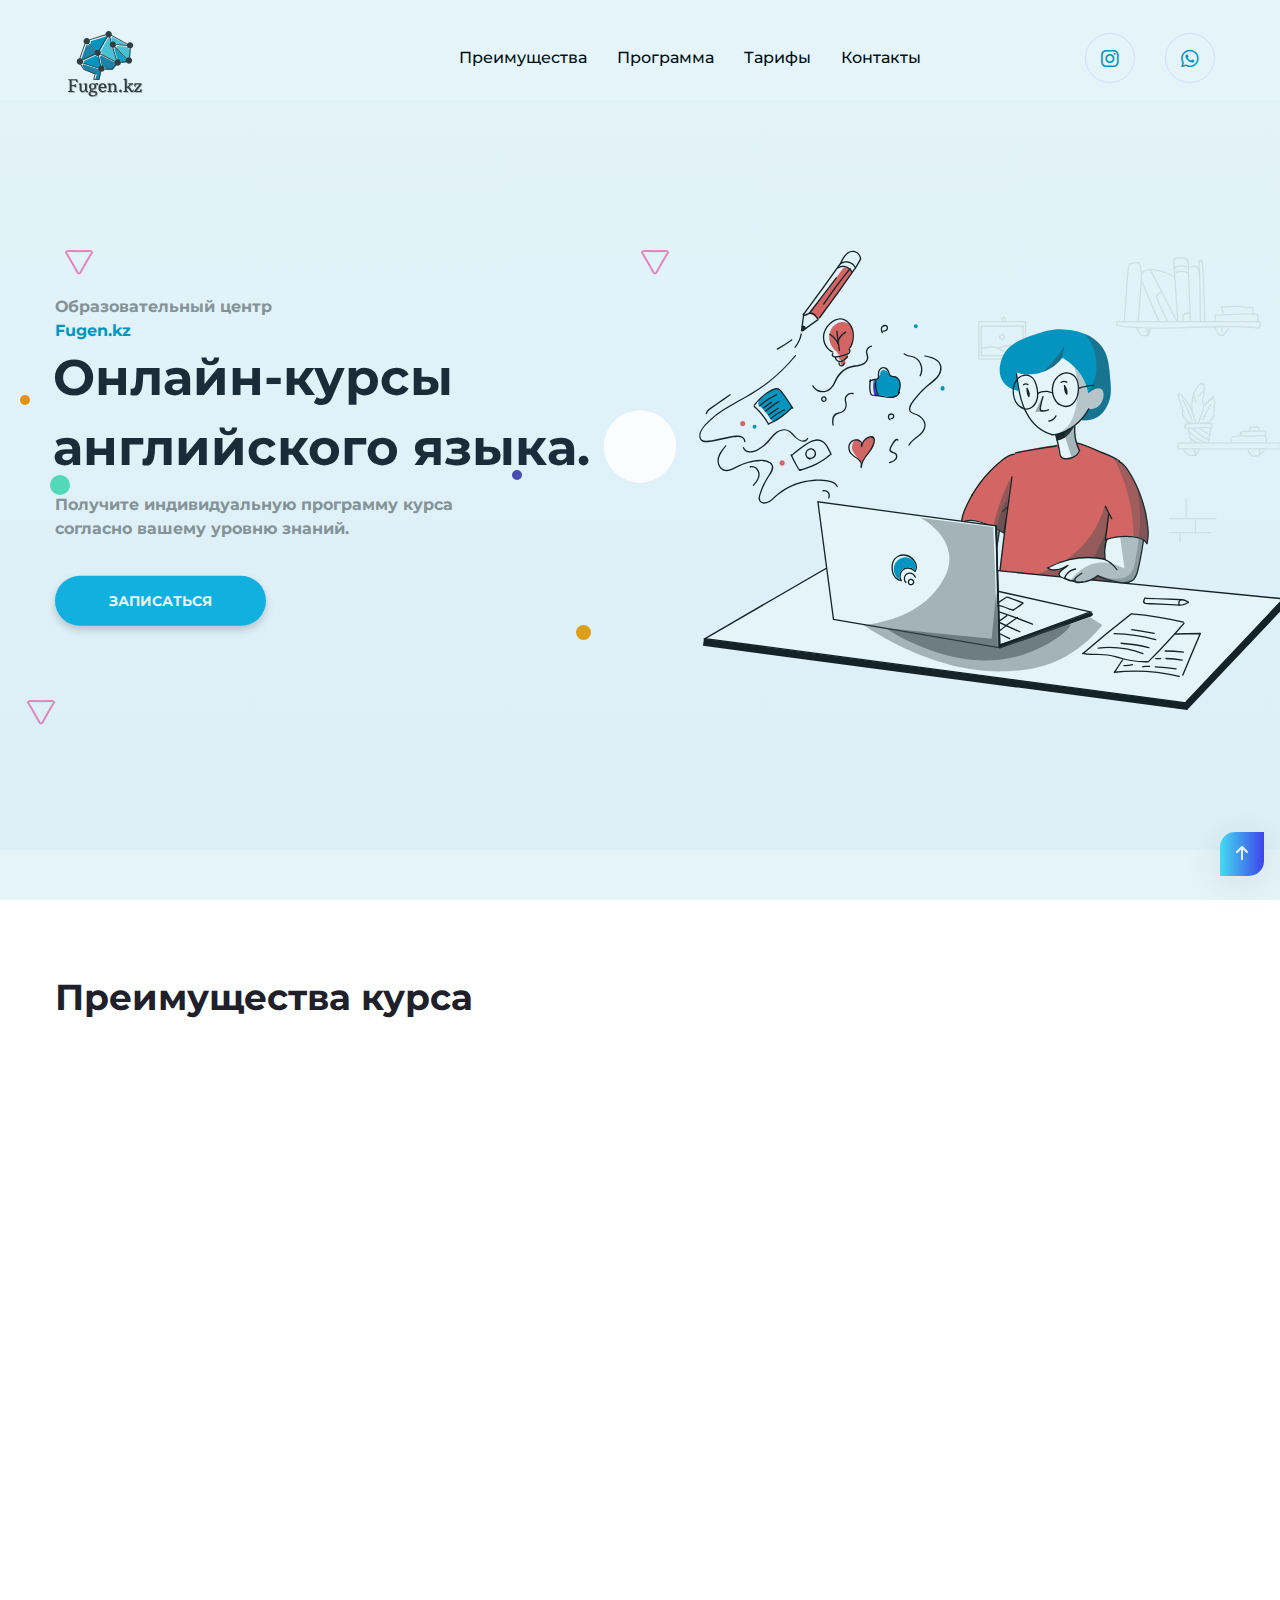
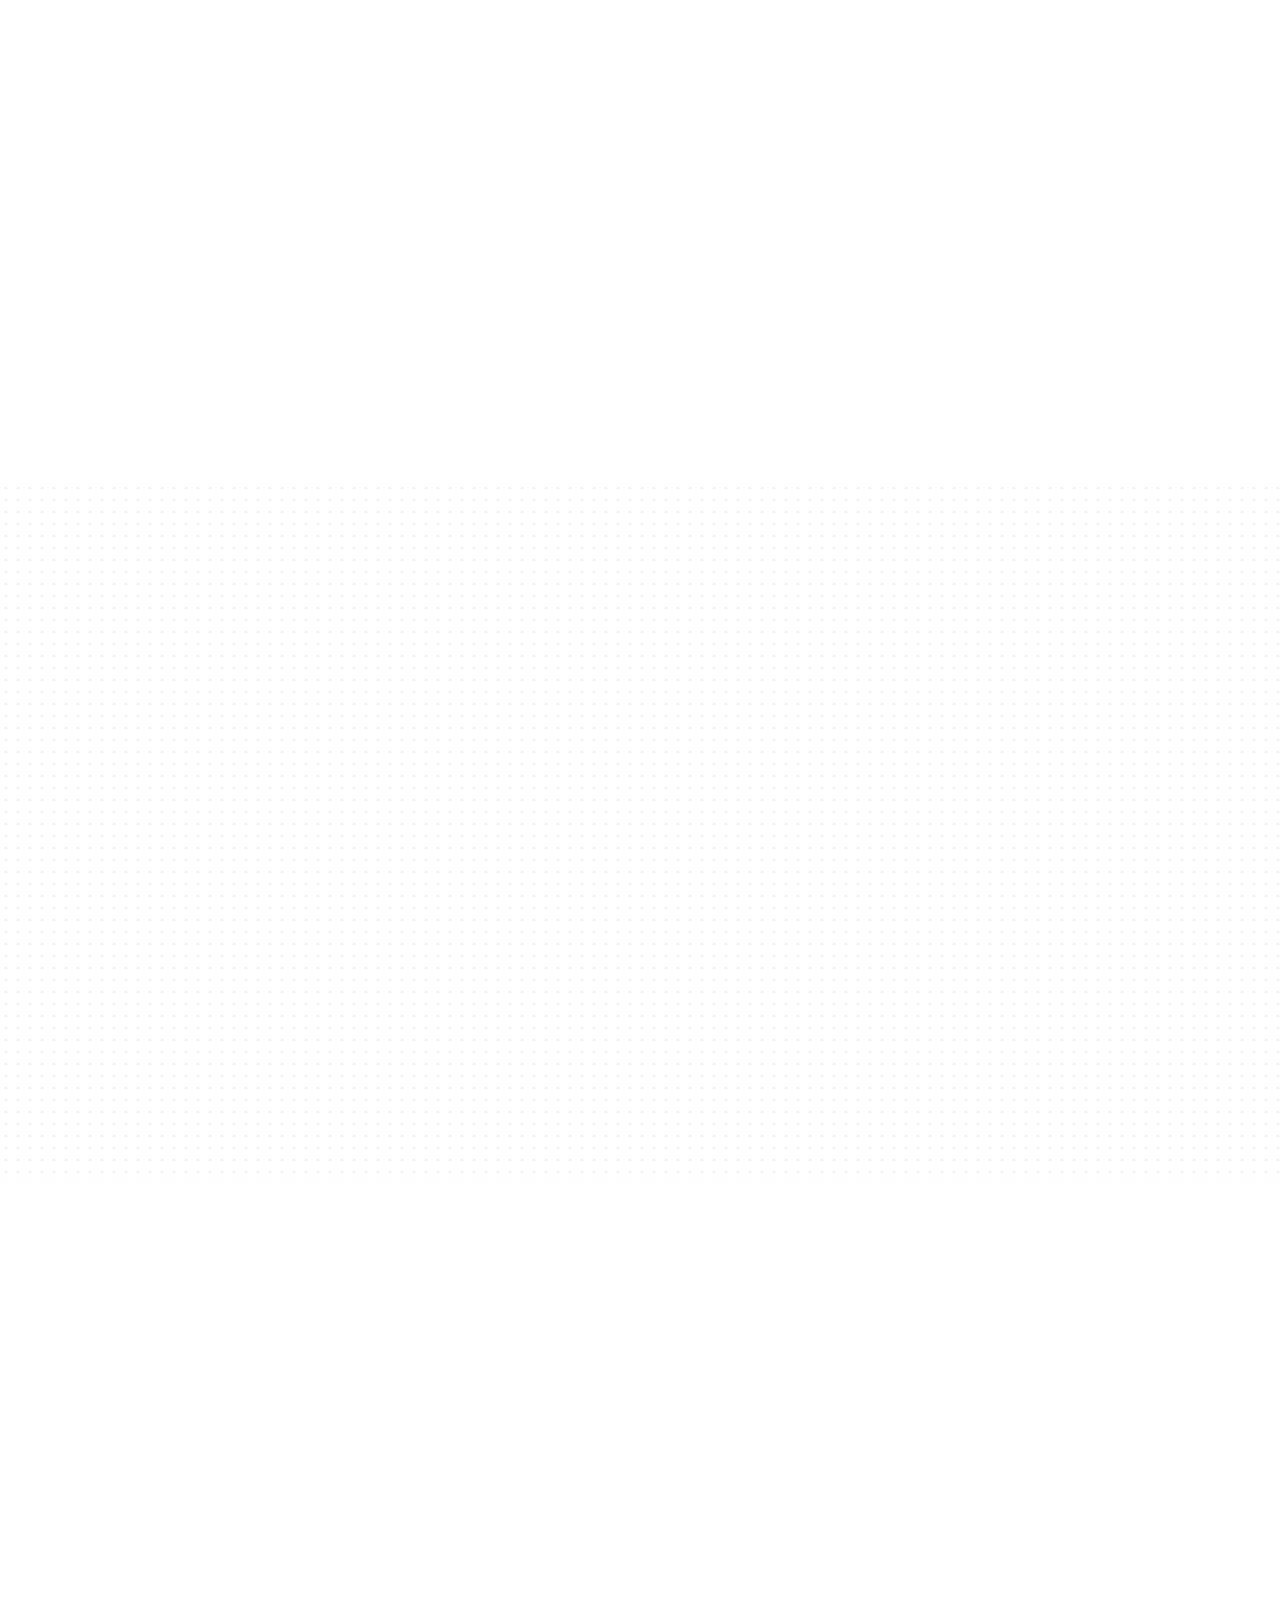
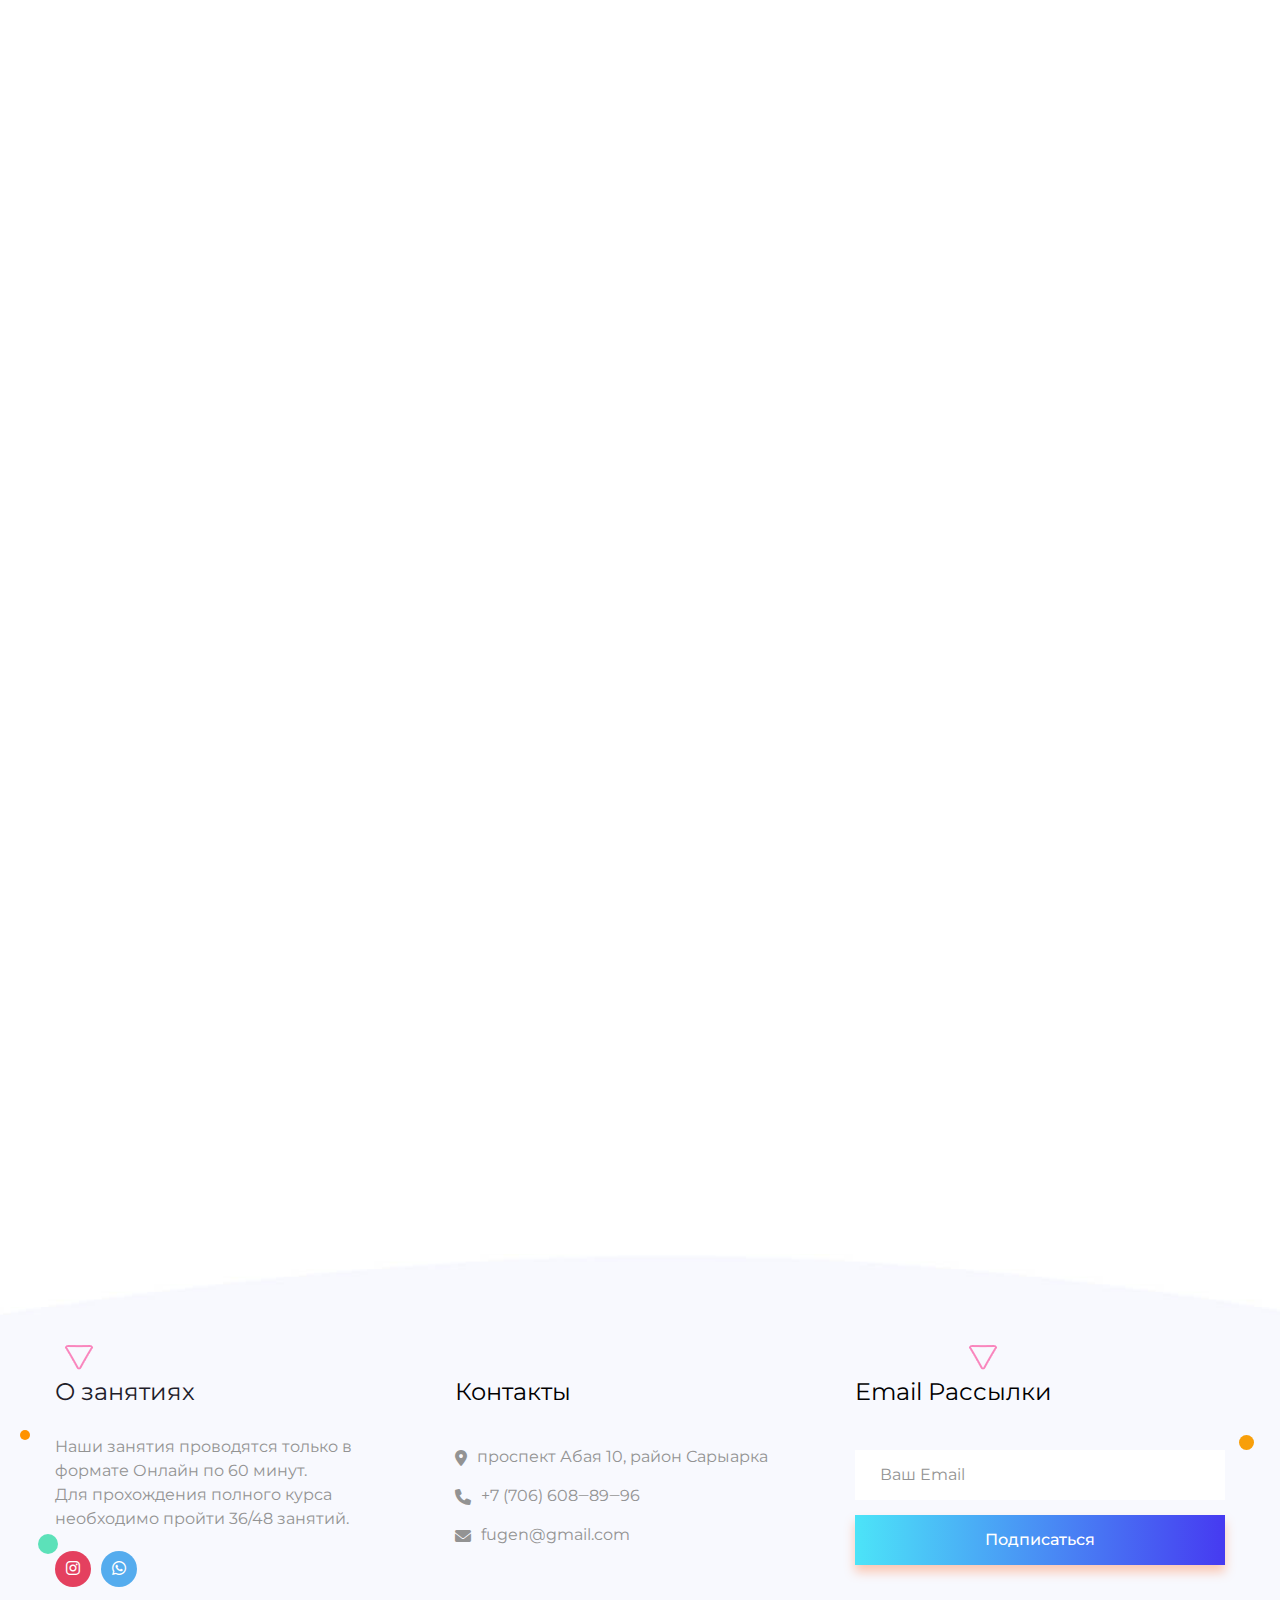
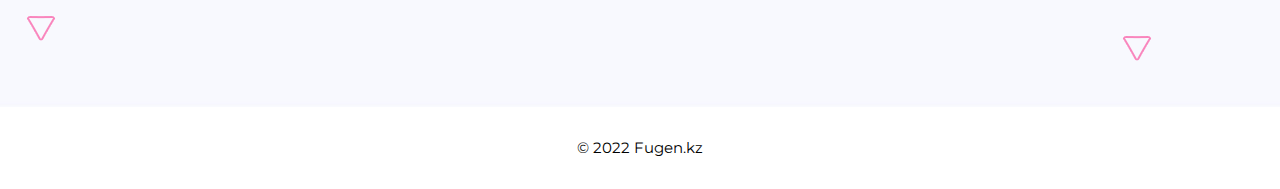
==== commit 8c3ff4e7: "Add files via upload" ====
--- a/index.html
+++ b/index.html
@@ -57,34 +57,27 @@
                 <div class="mobile-menu-area-inner" id="scrollbar">
                     <ul class="m-menu">
                         <li>
-                            <a href="#" class="active">Преимущества</a>
+                            <h5><a href="#befits" onclick="menuItemToggle()" class="active">Преимущества</a></h5>
                         </li>
                         <li>
-                            <a href="#0">Программа</a>
+                            <h5>
+                                <a href="#programm" onclick="menuItemToggle()">Программа</a>
+                            </h5>
                         </li>
                         <li>
-                            <a href="#">Тарифы</a>
+                            <h5>
+                                <a href="#tariffs" onclick="menuItemToggle()">Тарифы</a>
+                            </h5>
                         </li>
                         <li>
-                            <a href="#0">Контакты</a>
+                            <h5>
+                                <a href="#contacts" onclick="menuItemToggle()">Контакты</a>
+                            </h5>
                         </li>
                         
                     </ul>
                 </div>
-                <div class="herder-icon">
-                    <ul class="search-cart">
-                        <li class="search">
-                            <a href="#0" class="cart-link">
-                                <i class="fab fa-instagram"></i>
-                            </a>
-                        </li>  
-                        <li class="search">
-                            <a href="#0" class="cart-link">
-                                <i class="fa-brands fa-whatsapp"></i>
-                            </a>
-                        </li> 
-                    </ul>
-                </div>
+                
             </div>
         </nav>
     </div>
@@ -105,16 +98,16 @@
                             <div class="main-menu-area">
                                 <ul class="main-menu">
                                     <li>
-                                        <a href="#0">Преимущества</a>
+                                        <a href="#befits" class="close-menu-items1" id="toggle-menu-item">Преимущества</a>
                                     </li>
                                     <li>
-                                        <a href="#">Программа</a>
+                                        <a href="#programm" class="close-menu-items">Программа</a>
                                     </li>
                                     <li>
-                                        <a href="#">Тарифы</a>
+                                        <a href="#tariffs" class="close-menu-items">Тарифы</a>
                                     </li>
                                     <li>
-                                        <a href="#">Контакты</a>
+                                        <a href="#contacts" class="close-menu-items">Контакты</a>
                                     </li>
                                     
 
@@ -125,12 +118,12 @@
                     <div class="herder-icon">
                         <ul class="search-cart">
                             <li class="search">
-                                <a href="#0" class="cart-link">
+                                <a href="https://www.instagram.com/fugen.kz/" class="cart-link">
 									<i class="fab fa-instagram"></i>
 								</a>
                             </li>  
                             <li class="search">
-                                <a href="#0" class="cart-link">
+                                <a href="https://api.whatsapp.com/send/?phone=77066088996&text=Здравствуйте%21%0A%0AПишу+из+приложения+2ГИС.%0A%0A&app_absent=0" class="cart-link">
 									<i class="fa-brands fa-whatsapp"></i>
 								</a>
                             </li> 
@@ -165,10 +158,10 @@
                 <div class="section-wrapper">
                     <div class="banner-text">
                         <span class="m-banner-text">Образовательный центр<br>
-                           <span style="color: #0495C1;">Future Generation Academy</span></span>
+                           <span style="color: #0495C1;">Fugen.kz</span></span>
                         <h2 style="margin-left: -2px; ">Онлайн-курсы английского языка.</h2>
                         <p>Получите индивидуальную программу курса<br> согласно вашему уровню знаний.</p>
-                        <a href="#" class="custom-btn"><span>Записаться</span></a>
+                        <a href="#" class="custom-btn" data-bs-toggle="modal" data-bs-target="#modal"><span>ЗАПИСАТЬСЯ</span></a>
                     </div>
                     <div class="banner-thumb">
                         <img style="width: 120%;" src="assets/images/banner/Group 40.svg" alt="banner-image">
@@ -179,8 +172,10 @@
     </section>
     <!-- banner area ends -->
 
-    <!-- vpn app service start -->
-    <div class="vpn-app-service ">
+
+
+    <!-- advatages -->
+    <div class="vpn-app-service" id="befits">
         <div class="container">
             <h3>Преимущества курса</h3>
             <div class="adv">
@@ -244,7 +239,7 @@
     <!-- Icons end -->
 
     <!-- service area start -->
-    <div class="service-area style-1">
+    <div class="service-area style-1"  id="programm">
         <div class="container">
             <div class="section-heading text-center wow">
                 <h3>Программа обучения</h3>
@@ -311,16 +306,13 @@
                     </div>
                     <div class="advnt-text shape wow fadeInRight">
                         <h3 class="adv-h4">Что вы сможете<br> после курса</h3>
-                        <p class="opp-text">
-                            <span class="opp-icon"><i class="fa-solid fa-circle"></i></span>
-                            Разложить грамматику по полочкам
-                        </span>
+                        <p class="opp-text"><span class="opp-icon"><i class="fa-solid fa-circle"></i></span>Разложить грамматику по полочкам</span>
                         <p class="opp-text"><span class="opp-icon"><i class="fa-solid fa-circle"></i></span>Составлять предложения с нужным вам смыслом</p>
-                        <p class="opp-text"><span class="opp-icon"><i class="fa-solid fa-circle"></i></span> Пользоваться разными грамматическими формами</p>
-                        <p class="opp-text"><span class="opp-icon"><i class="fa-solid fa-circle"></i></span> Сдать грамматический тест</p>
-                        <p class="opp-text"><span class="opp-icon"><i class="fa-solid fa-circle"></i></span> Пройти собеседование на английском языке</p>
-                        <p class="opp-text"><span class="opp-icon"><i class="fa-solid fa-circle"></i></span> Лучше воспринимать устную и письменную речь</p>
-                        <p class="opp-text"><span class="opp-icon"><i class="fa-solid fa-circle"></i></span> Устранить пробелы в знаниях</p>
+                        <p class="opp-text"><span class="opp-icon"><i class="fa-solid fa-circle"></i></span>Пользоваться разными грамматическими формами</p>
+                        <p class="opp-text"><span class="opp-icon"><i class="fa-solid fa-circle"></i></span>Сдать грамматический тест</p>
+                        <p class="opp-text"><span class="opp-icon"><i class="fa-solid fa-circle"></i></span>Пройти собеседование на английском языке</p>
+                        <p class="opp-text"><span class="opp-icon"><i class="fa-solid fa-circle"></i></span>Лучше воспринимать устную и письменную речь</p>
+                        <p class="opp-text"><span class="opp-icon"><i class="fa-solid fa-circle"></i></span>Устранить пробелы в знаниях</p>
                     </div>
                 </div>
             </div>
@@ -331,7 +323,7 @@
 
 
     <!-- pricing area start -->
-    <div class="pricing-area style-1">
+    <div class="pricing-area style-1" id="tariffs">
         <div class="container">
             <div class="section-heading text-center section-heading wow">
                 <h3>Наши пакеты курсов</h3>
@@ -346,7 +338,7 @@
                             <div class="price-thumb">
                                 <img style="width: 50%;" src="assets/images/banner/Group 42.svg" alt="pricing-image">
                                 <div class="price_t">
-                                    <h5 class="pt-2">General English</h5>
+                                    <h5 class="pt-2">Групповое обучение</h5>
                                     <p><span style="font-size: 30px;">22 000 ₸</span></p>
                                 </div>
                             </div>
@@ -357,8 +349,8 @@
                                     <li>Дополнительные материалы (разборы песен, подборки слов)</li>
                                     <li>Устные задания для самостоятельного выполнения</li>
                                 </ul>
-                                <a href="#" class="custom-btn">
-									<span>Записаться</span>
+                                <a href="#" class="custom-btn" data-bs-toggle="modal" data-bs-target="#modal">
+									<span>ЗАПИСАТЬСЯ</span>
 								</a>
                             </div>
                         </div>
@@ -369,7 +361,7 @@
                             <div class="price-thumb">
                                 <img style="width: 30.5%;" src="assets/images/banner/Group 43.svg" alt="pricing-image">
                                 <div class="price_t">
-                                    <h5 class="pt-2">Индивидуально</h5>
+                                    <h5 class="pt-2">Индивидуальное обучение</h5>
                                     <p><span style="font-size: 30px;">35 000 ₸</span></p>
                                 </div>
                             </div>
@@ -381,8 +373,8 @@
                                     <li>Устные задания для самостоятельного выполнения</li>
                                     <li>Индивидуальное общение с куратором</li>
                                 </ul>
-                                <a href="#" class="custom-btn" style="background-color: #f84d4c;">
-									<span>Записаться</span>
+                                <a href="#" class="custom-btn" data-bs-toggle="modal" data-bs-target="#modal">
+									<span>ЗАПИСАТЬСЯ</span>
 								</a>
                             </div>
                         </div>
@@ -394,7 +386,7 @@
                                 <img style="width: 37%;" src="assets/images/banner/Group 44.svg" alt="pricing-image">
                                 <div class="price_t">
                                     <h5 class="pt-2">Подготовка к IELTS</h5>
-                                    <p><span style="font-size: 30px;">22 000 ₸</span></p>
+                                    <p><span style="font-size: 30px;">49 000 ₸</span></p>
                                 </div>
                             </div>
                             <div class="price-list">
@@ -405,8 +397,8 @@
                                     <li>Устные задания для самостоятельного выполнения</li>
                                     <li>Индивидуальное общение с куратором</li>
                                 </ul>
-                                <a href="#" class="custom-btn">
-									<span>Записаться</span>
+                                <a href="#" class="custom-btn" data-bs-toggle="modal" data-bs-target="#modal">
+									<span>ЗАПИСАТЬСЯ</span>
 								</a>
                             </div>
                         </div>
@@ -421,7 +413,7 @@
 
     <!-- footer area start -->
     <footer>
-        <div class="footer-position style-2">
+        <div class="footer-position style-2" id="contacts">
             <div class="animate-bubble style-1 style-2">
                 <div class="bubble a-one"></div>
                 <div class="bubble a-three"></div>
@@ -444,24 +436,16 @@
                 <div class="row justify-content-center">
                     <div class="col-xl-4 col-lg-4 col-md-6 col-12">
                         <div class="footer-media">
-                            <a href="#">
-								<img src="assets/images/logo/Group 34.svg" alt="footer-image">
-							</a>
+                            <h4 style="font-weight: normal;">О занятиях</h4>
                             <p>
                                 Наши занятия проводятся только в формате Онлайн по 60 минут. <br> Для прохождения полного курса необходимо пройти 36/48 занятий.
                             </p>
                             <ul class="footer-social">
                                 <li>
-                                    <a href="#"><i class="fab fa-facebook-f"></i></a>
+                                    <a href="https://www.instagram.com/fugen.kz/"><i class="fab fa-instagram"></i></a>
                                 </li>
                                 <li>
-                                    <a href="#"><i class="fab fa-twitter"></i></a>
-                                </li>
-                                <li>
-                                    <a href="#"><i class="fab fa-instagram"></i></a>
-                                </li>
-                                <li>
-                                    <a href="#"><i class="fab fa-linkedin-in"></i></a>
+                                    <a href="https://api.whatsapp.com/send/?phone=77066088996&text=Здравствуйте%21%0A%0AПишу+из+приложения+2ГИС.%0A%0A&app_absent=0"><i class="fab fa-whatsapp"></i></a>
                                 </li>
                             </ul>
                         </div>
@@ -473,7 +457,7 @@
                             <ul>
                                 <li>
                                     <i class="fas fa-map-marker-alt"></i>
-                                    <span>Адрес,  Нур-Султан</span>
+                                    <span>проспект Абая 10, район Сарыарка</span>
                                 </li>
                                 <li>
                                     <i class="fas fa-phone"></i>
@@ -489,11 +473,11 @@
 
                     <div class="col-xl-4 col-lg-4 col-md-6  col-12">
                         <div class="footer-news">
-                            <h4>Мы с вами свяжемя</h4>
+                            <h4>Email рассылки</h4>
                             <form action="#0">
                                 <input type="text" class="email" placeholder="Ваш Email">
                                 <button type="submit" class="button">
-									Записаться
+									Подписаться
 								</button>
                             </form>
                         </div>
@@ -522,6 +506,47 @@
     </div>
     <!--scroll up-->
 
+    <!-- Modal -->
+    <div class="modal fade modal-window" id="modal" tabindex="-1" aria-labelledby="modal" aria-hidden="true">
+        <div class="modal-dialog">
+        <div class="modal-content">
+            <div class="modal-header">
+            <h5 class="modal-title" id="modal">Оставтьте ваши контакты</h5>
+            <button type="button" class="btn btn-sm btn-outline-danger btn-close align-items-center" data-bs-dismiss="modal" aria-label="Close"><strong>&times;</strong></button>
+            </div>
+            <div class="modal-body">
+            <ul class="list-group">
+                <form>      
+                    <div id="testHelp" class="form-text pb-4 f-text-m">В скором времени мы с вами свяжемся.<br>И составим индивидуальный график.</div>
+                    <div class="mb-3">
+                        <label for="name" class="form-label"><span class="modal-label">Ваше имя</span></label>
+                        <input type="text" class="form-control" id="exampleInputEmail1" aria-describedby="emailHelp">
+                    </div>
+
+                    <div class="form-group">
+                        <label for="name" class="form-label"><span class="modal-label">Email</span></label>
+                        <input type="email" class="form-control" id="exampleInputEmail1" aria-describedby="emailHelp">
+                      </div>
+                    
+                    <div class="mb-3">
+                        <label for="phone" class="form-label"><span class="modal-label">Номер телефона</span></label>
+                        <input type="tel" class="form-control" id="phone" name="phone" pattern="[7]{3}-[0-9]{2}-[0-9]{3}">
+                    </div>
+                    
+                </form>
+            </ul>
+        </div>
+        <div class="modal-footer">
+            <button type="button" class="btn btn-outline-primary">Записаться</button>
+            <button type="button" class="btn btn-outline-danger" data-bs-dismiss="modal">Закрыть</button>
+            
+            </div>
+        </div>
+        </div>
+    </div>
+        
+    
+    
     <!-- Optional JavaScript -->
     <!-- jQuery first, then Bootstrap JS, then font-awosame, then lightcase Js, then image loaded & isotope Js, than swiper js -->
     <script src="assets/js/jquery.js"></script>
@@ -538,6 +563,14 @@
     <script src="assets/js/wow.min.js"></script>
     <script src="assets/js/active.js"></script>
 
+    
+    <script src="https://cdn.jsdelivr.net/npm/bootstrap@5.1.3/dist/js/bootstrap.bundle.min.js" integrity="sha384-ka7Sk0Gln4gmtz2MlQnikT1wXgYsOg+OMhuP+IlRH9sENBO0LRn5q+8nbTov4+1p" crossorigin="anonymous"></script>
+    <script>
+        function menuItemToggle() {
+           document.querySelector('.header-bar').classList.toggle("close");
+           document.querySelector('.menu').classList.toggle("open");
+        }
+    </script>
 </body>
 
 </html>--- a/assets/css/style.css
+++ b/assets/css/style.css
@@ -103,7 +103,11 @@
     box-sizing: border-box;
     outline: none;
     border: none;
-}
+    scroll-behavior: smooth;
+    scroll-padding-top: 80px;
+}
+
+
 
 body,
 button,
@@ -820,7 +824,7 @@
 }
 
 a.custom-btn span {
-    font-size: 15px;
+    font-size: 13px;
     font-weight: 700;
 }
 
@@ -1986,12 +1990,12 @@
 }
 
 .banner-area.style-one .banner-position .section-wrapper .banner-text a.custom-btn {
-    background: #0495C1;
+    background: #15b3e4;
     box-shadow: 0px 4px 8px 0px rgba(0, 0, 0, 0.2)
 }
 
 .banner-area.style-one .banner-position .section-wrapper .banner-text a.custom-btn span {
-    font-size: 15px;
+    font-size: 14px;
     font-weight: bold;
     color: #fff;
 }
@@ -2697,6 +2701,37 @@
 
 /*---- all inner page banner css start -----*/
 
+/* Modal */
+
+
+.modal-window {
+    padding-top: 5%;
+}
+
+@media (max-width: 992px) {
+    .modal-window {
+        padding-top: 10%;
+    }
+}
+@media (max-width: 576px) {
+    .modal-window {
+        padding-top: 25%;
+    }
+    .modal-label {
+        font-size: 12px;
+    }
+    .f-text-m {
+        font-size: 14px;
+    }
+}
+.modal-label {
+    font-size: 14px;
+}
+.f-text-m {
+    color: #1e1e1e;
+}
+/* Modal ends */
+
 /* adv */
 
 
@@ -2721,7 +2756,8 @@
 }
 
 .adv-h4 {
-    padding: 20px 0;
+    padding-top: 15px;
+    padding-bottom: 20px;
 }
 
 @media (min-width: 1200px) {
@@ -2740,6 +2776,7 @@
     } 
 
     .text-adv {
+        margin-top: 40px;
         grid-template-columns: 1fr;
         display: grid;
     }
@@ -2970,7 +3007,7 @@
 }
 
 .service-area.style-1 {
-    padding: 60px 0;
+    padding: 100px 0;
     background-image: url(../../assets/images/product/app_product_bg.jpg);
 }
 
@@ -4309,7 +4346,7 @@
 /*---- Pricing area css start ---*/
 
 .pricing-area {
-    padding: 60px 0;
+    padding: 100px 0;
     overflow: hidden;
     background-image: url(../../assets/images/pricing/price_bg.png);
 }
@@ -4400,7 +4437,7 @@
 }
 
 .pricing-area .pricing-wrapper .price-item .price-list a.custom-btn {
-    padding: 8px 31px;
+    padding: 10px 31px;
     background: hotpink;
     box-shadow: 0 5px 10px rgba(249, 134, 189, 0.7);
 }
@@ -4414,30 +4451,30 @@
 }
 
 .pricing-area.style-1 .pricing-wrapper .col-xl-4.col-md-6.col-12:nth-child(1) .price-item .price-thumb .price_t p {
-    color: #5146ae;
+    color: #0495C1;
 }
 
 .pricing-area.style-1 .pricing-wrapper .col-xl-4.col-md-6.col-12:nth-child(1) .price-item .price-list a.custom-btn {
-    background: #5146ae;
-    box-shadow: 0 5px 10px rgba(81, 70, 174, 0.7);
+    background: #0495C1;
+    box-shadow: 0 5px 10px rgba(70, 153, 174, 0.7);
 }
 
 .pricing-area.style-1 .pricing-wrapper .col-xl-4.col-md-6.col-12:nth-child(2) .price-item .price-thumb .price_t p {
-    color: #f84d4c;
+    color: #0495C1;
 }
 
 .pricing-area.style-1 .pricing-wrapper .col-xl-4.col-md-6.col-12:nth-child(2) .price-item .price-list a.custom-btn {
-    background: #f84d4c;
-    box-shadow: 0 5px 10px rgba(255, 139, 174, 0.7);
+    background: #0495C1;
+    box-shadow: 0 5px 10px rgba(70, 153, 174, 0.7);
 }
 
 .pricing-area.style-1 .pricing-wrapper .col-xl-4.col-md-6.col-12:nth-child(3) .price-item .price-thumb .price_t p {
-    color: #5ce1b9;
+    color: #0495C1;
 }
 
 .pricing-area.style-1 .pricing-wrapper .col-xl-4.col-md-6.col-12:nth-child(3) .price-item .price-list a.custom-btn {
-    background: #5ce1b9;
-    box-shadow: 0 5px 10px rgba(92, 255, 185, 0.7);
+    background: #0495C1;
+    box-shadow: 0 5px 10px rgba(70, 153, 174, 0.7);
 }
 
 .pricing-area.style-1 .pricing-wrapper .price-item.price-style {
@@ -5974,7 +6011,7 @@
 }
 
 footer .footer-position .footer-media ul.footer-social li:nth-child(1) a {
-    background: #3b5998;
+    background: #e4405f;
 }
 
 footer .footer-position .footer-media ul.footer-social li:nth-child(2) a {
@@ -7282,3495 +7319,11 @@
     box-shadow: 0 12px 48px rgba(4, 60, 38, 0.2);
 }
 
-/*---vpn download link css ending ---*/
-
-/*============== Helci vpn css ends =================*/
-
-/*============== Helci host css start =================*/
-
-.offer-area {
-    overflow: hidden;
-    background: linear-gradient(to right, #095ab8, #16064f);
-}
-
-.offer-area .section-wrapper {
-    padding: 60px 0;
-}
-
-@media (min-width: 576px) {
-    .offer-area .section-wrapper {
-        padding: 80px 0;
-    }
-}
-
-@media (min-width: 992px) {
-    .offer-area .section-wrapper {
-        padding: 50px 0;
-    }
-}
-
-.offer-area .section-wrapper .offer-content {
-    max-width: 575px;
-    margin-right: auto;
-}
-
-.offer-area .section-wrapper .offer-content span {
-    font-weight: 700;
-    color: #fff;
-}
-
-.offer-area .section-wrapper .offer-content h3 {
-    margin: 0;
-    color: #fff;
-    padding-bottom: 10px;
-}
-
-@media (max-width: 575px) {
-    .offer-area .section-wrapper .offer-content h3 {
-        font-size: 22px;
-    }
-}
-
-.offer-area .section-wrapper .offer-content p {
-    margin: 0;
-    color: #fff;
-    max-width: 475px;
-    margin-right: auto;
-}
-
-.offer-area .section-wrapper .offer-content a.custom-btn {
-    margin-top: 35px;
-    background: #5261eb;
-    box-shadow: 0 5px 10px rgba(82, 97, 235, 0.7);
-}
-
-@media (max-width: 991px) {
-    .offer-area .section-wrapper .offer-thumb {
-        display: none;
-    }
-}
-
-.offer-area .section-wrapper .offer-thumb img {
-    max-width: none;
-    float: left;
-    animation: pulsekey 2s infinite;
-}
-
-@media (max-width: 1199px) {
-    .offer-area .section-wrapper .offer-thumb img {
-        width: 100%;
-    }
-}
-
-/*============== Helci host css ends =================*/
-
-/*============== Helci About css start ================*/
-
-/*---about area css start ----*/
-
-.about-section {
-    padding: 60px 0;
-}
-
-@media (min-width: 576px) {
-    .about-section {
-        padding: 80px;
-    }
-}
-
-@media (min-width: 1200px) {
-    .about-section {
-        padding: 120px 0;
-    }
-}
-
-@media (max-width: 991px) {
-    .about-section .section-wrapper .about-thumb {
-        display: none;
-    }
-}
-
-@media (min-width: 1200px) {
-    .about-section .section-wrapper .about-thumb {
-        width: 600px;
-        margin-left: -80px;
-    }
-}
-
-@media (min-width: 1400px) {
-    .about-section .section-wrapper .about-thumb {
-        width: auto;
-        margin-left: 0;
-    }
-}
-
-@media (min-width: 1400px) {
-    .about-section .section-wrapper .about-thumb img {
-        max-width: none;
-        float: right;
-    }
-}
-
-.about-section .section-wrapper .about-content {
-    max-width: 440px;
-    margin-right: auto;
-}
-
-@media (max-width: 991px) {
-    .about-section .section-wrapper .about-content {
-        max-width: 100%;
-    }
-}
-
-.about-section .section-wrapper .about-content .about-top h3 {
-    margin: 0;
-}
-
-.about-section .section-wrapper .about-content .about-top h5 {
-    font-weight: normal;
-    padding-bottom: 15px;
-}
-
-@media (min-width: 768px) {
-    .about-section .section-wrapper .about-content .about-top h5 {
-        font-size: 20px;
-    }
-}
-
-.about-section .section-wrapper .about-content .about-bottom p {
-    margin: 0;
-}
-
-.about-section .section-wrapper .about-content .about-bottom p.p_1 {
-    padding-bottom: 16px;
-}
-
-.about-section .section-wrapper .about-content .about-bottom a.custom-btn {
-    margin-top: 50px;
-    padding: 13px 33.33px;
-}
-
-.about-section .section-wrapper .about-content .about-bottom a.custom-btn span {
-    font-weight: bold;
-}
-
-/*---about area css ends ----*/
-
-/*============== Helci About css ends =================*/
-
-/*============== Helci contact css start =================*/
-
-.contact-link {
-    padding: 60px 0;
-}
-
-@media (min-width: 576px) {
-    .contact-link {
-        padding: 80px 0;
-    }
-}
-
-@media (min-width: 1200px) {
-    .contact-link {
-        padding: 120px 0;
-    }
-}
-
-.contact-link .section-wrapper .col-xl-4.col-lg-6.col-12:nth-child(1) .contact-item .left-item a {
-    background: #25a6e4;
-}
-
-.contact-link .section-wrapper .col-xl-4.col-lg-6.col-12:nth-child(2) .contact-item .left-item a {
-    background: #ff7c43;
-}
-
-.contact-link .section-wrapper .col-xl-4.col-lg-6.col-12:nth-child(3) .contact-item .left-item a {
-    background: #5ce1b9;
-}
-
-@media (max-width: 991px) {
-    .contact-link .section-wrapper .col-xl-4.col-lg-6.col-12:last-child .contact-item {
-        margin-bottom: 0;
-    }
-}
-
-.contact-link .section-wrapper .contact-item {
-    width: 100%;
-    padding: 30px 25px;
-    box-shadow: 0 5px 5px rgba(136, 136, 136, 0.3);
-}
-
-@media (max-width: 1199px) {
-    .contact-link .section-wrapper .contact-item {
-        margin-bottom: 30px;
-    }
-}
-
-.contact-link .section-wrapper .contact-item .left-item {
-    width: 72px;
-}
-
-.contact-link .section-wrapper .contact-item .left-item a {
-    height: 50px;
-    width: 50px;
-    line-height: 60px;
-    text-align: center;
-    border-radius: 100%;
-    text-decoration: none;
-    display: inline-block;
-}
-
-.contact-link .section-wrapper .contact-item .left-item a i {
-    font-size: 30px;
-    color: #fff;
-}
-
-.contact-link .section-wrapper .contact-item .right-item {
-    width: calc(100% - 72px);
-}
-
-.contact-link .section-wrapper .contact-item .right-item p {
-    margin: 0;
-}
-
-.contact-location {
-    padding-bottom: 60px;
-}
-
-@media (min-width: 576px) {
-    .contact-location {
-        padding-bottom: 80px;
-    }
-}
-
-@media (min-width: 576px) {
-    .contact-location {
-        padding-bottom: 130px;
-    }
-}
-
-@media (max-width: 991px) {
-    .contact-location .location-map {
-        margin-bottom: 15px;
-    }
-}
-
-.contact-location .location-map #map {
-    height: 450px;
-    width: 100%;
-}
-
-.contact-location .location-map #map iframe {
-    height: 100%;
-    width: 100%;
-}
-
-.contact-location .contact-form form.comment-form {
-    justify-content: space-between;
-    width: 100%;
-    margin-top: 0;
-}
-
-.contact-location .contact-form form.comment-form input[type="text"],
-.contact-location .contact-form form.comment-form [type="email"] {
-    padding: 10px 15px;
-    border: 1px solid #ececec;
-    background: #fff;
-    width: 100%;
-    margin-bottom: 15px;
-}
-
-@media (min-width: 576px) {
-    .contact-location .contact-form form.comment-form input[type="text"],
-    .contact-location .contact-form form.comment-form [type="email"] {
-        width: calc(100% / 2 - 10px);
-    }
-}
-
-@media (min-width: 576px) {
-    .contact-location .contact-form form.comment-form input[type="text"]:nth-child(3),
-    .contact-location .contact-form form.comment-form [type="email"]:nth-child(3) {
-        width: 100% !important;
-        margin-right: 0;
-    }
-}
-
-.contact-location .contact-form form.comment-form textarea {
-    background: #fff;
-    border: 1px solid #ececec;
-    width: 100%;
-    padding: 10px 15px;
-}
-
-.contact-location .contact-form form.comment-form button.contact-btn {
-    width: 100%;
-    margin-top: 15px;
-    padding: 10px 15px;
-    color: #fff;
-    background: #7560eb;
-    outline: none;
-    cursor: pointer;
-    box-shadow: 0 5px 5px rgba(139, 117, 255, 0.36);
-}
-
-.contact-location .contact-form form.comment-form button.contact-btn span {
-    font-weight: 500;
-}
-
-/*============== Helci contact css ends =================*/
-
-/*============== Helci portfolio css start =================*/
-
-/*---portfolio colum 2 start ---*/
-
-.portfolio-area {
-    padding: 60px 0;
-}
-
-@media (min-width: 576px) {
-    .portfolio-area {
-        padding: 80px 0;
-    }
-}
-
-@media (min-width: 1200px) {
-    .portfolio-area {
-        padding: 120px 0;
-    }
-}
-
-@media (min-width: 576px) {
-    .portfolio-area .portfolio-wrapper {
-        margin: -15px 0;
-    }
-}
-
-.portfolio-area .portfolio-wrapper .portfolio-list {
-    padding-bottom: 38px;
-}
-
-.portfolio-area .portfolio-wrapper .portfolio-list ul.portfolio-menu {
-    margin: 0;
-    justify-content: center;
-    align-items: baseline;
-}
-
-.portfolio-area .portfolio-wrapper .portfolio-list ul.portfolio-menu li.button {
-    padding: 0;
-    font-size: 16px;
-    font-weight: 500;
-    list-style: none;
-    margin: 5px 20px;
-    cursor: pointer;
-    position: relative;
-    overflow: hidden;
-    transition: all 0.3s ease-in-out;
-}
-
-@media (min-width: 576px) {
-    .portfolio-area .portfolio-wrapper .portfolio-list ul.portfolio-menu li.button {
-        margin-right: 40px;
-    }
-}
-
-.portfolio-area .portfolio-wrapper .portfolio-list ul.portfolio-menu li.button:nth-child(6) {
-    margin-right: 0;
-}
-
-.portfolio-area .portfolio-wrapper .portfolio-list ul.portfolio-menu li.button:hover {
-    color: #7560eb;
-}
-
-.portfolio-area .portfolio-wrapper .portfolio-list ul.portfolio-menu li.button:hover::before {
-    width: 100%;
-    left: 0;
-    right: auto;
-}
-
-.portfolio-area .portfolio-wrapper .portfolio-list ul.portfolio-menu li.button::before {
-    bottom: 0;
-    left: auto;
-    right: 0;
-    width: 0;
-    height: 2px;
-    background: #7560eb;
-    -webkit-transition: all 0.2s linear;
-    -o-transition: all 0.2s linear;
-    transition: all 0.2s linear;
-}
-
-.portfolio-area .portfolio-wrapper .portfolio-list ul.portfolio-menu li.button.is-checked {
-    color: #7560eb;
-    border-bottom: 1px solid #7560eb;
-}
-
-.portfolio-area .portfolio-wrapper .grid .grid-item {
-    width: 100%;
-}
-
-@media (min-width: 576px) {
-    .portfolio-area .portfolio-wrapper .grid .grid-item {
-        width: 50%;
-    }
-}
-
-.portfolio-area .portfolio-wrapper .grid .grid-item .portfolio-thumb {
-    position: relative;
-    cursor: pointer;
-    overflow: hidden;
-    margin: 7.5px 0;
-}
-
-@media (min-width: 576px) {
-    .portfolio-area .portfolio-wrapper .grid .grid-item .portfolio-thumb {
-        margin: 15px;
-    }
-}
-
-.portfolio-area .portfolio-wrapper .grid .grid-item .portfolio-thumb::before {
-    z-index: 1;
-    top: -50%;
-    left: -50%;
-    opacity: 0;
-    width: 50px;
-    height: 50px;
-    border-radius: 100%;
-    background: rgba(119, 97, 238, 0.84);
-    -webkit-transition: all 600ms cubic-bezier(0.455, 0.03, 0.515, 0.955);
-    -o-transition: all 600ms cubic-bezier(0.455, 0.03, 0.515, 0.955);
-    transition: all 600ms cubic-bezier(0.455, 0.03, 0.515, 0.955);
-}
-
-.portfolio-area .portfolio-wrapper .grid .grid-item .portfolio-thumb img {
-    width: 100%;
-}
-
-.portfolio-area .portfolio-wrapper .grid .grid-item .portfolio-thumb .hover_content {
-    position: absolute;
-    width: 100%;
-    height: 100%;
-    top: 0;
-    left: 0;
-    opacity: 0;
-    -webkit-transition: opacity 300ms linear;
-    -o-transition: opacity 300ms linear;
-    transition: opacity 300ms linear;
-    z-index: 1;
-}
-
-.portfolio-area .portfolio-wrapper .grid .grid-item .portfolio-thumb .hover_content .img_popup {
-    position: absolute;
-    width: 50px;
-    height: 50px;
-    font-size: 18px;
-    line-height: 50px;
-    text-align: center;
-    left: 0;
-    top: 0;
-    border: 1px solid #fff;
-    border-radius: 0 100% 100% 0;
-    color: #000;
-    background: #fff;
-    transform: scale(0.9);
-    opacity: 0;
-    transition: all 0.3s ease-in;
-}
-
-.portfolio-area .portfolio-wrapper .grid .grid-item .portfolio-thumb .hover_content .img_popup:hover {
-    background: #fff;
-    color: #282835;
-}
-
-.portfolio-area .portfolio-wrapper .grid .grid-item .portfolio-thumb .hover_content .portfolio-description {
-    position: absolute;
-    top: 50%;
-    left: 50%;
-    transform: translate(-50%, -50%);
-}
-
-.portfolio-area .portfolio-wrapper .grid .grid-item .portfolio-thumb .hover_content .portfolio-description h5 {
-    transform: translateY(25px);
-    transition: all 0.4s linear;
-    color: #fff;
-}
-
-.portfolio-area .portfolio-wrapper .grid .grid-item .portfolio-thumb .hover_content .portfolio-description .links {
-    overflow: hidden;
-}
-
-.portfolio-area .portfolio-wrapper .grid .grid-item .portfolio-thumb .hover_content .portfolio-description .links a {
-    transform: translateY(25px);
-    color: #fff;
-    transition: all 0.3s linear;
-}
-
-.portfolio-area .portfolio-wrapper .grid .grid-item .portfolio-thumb .hover_content .portfolio-description .links a:before {
-    background: #fff;
-}
-
-.portfolio-area .portfolio-wrapper .grid .grid-item .portfolio-thumb .hover_content.h_content_two .img_popup {
-    right: 30px;
-    top: 30px;
-}
-
-.portfolio-area .portfolio-wrapper .grid .grid-item .portfolio-thumb .hover_content.h_content_two .portfolio-description {
-    padding-left: 30px;
-    padding-bottom: 30px;
-}
-
-.portfolio-area .portfolio-wrapper .grid .grid-item .portfolio-thumb .hover_content.h_content_two .portfolio-description .links a {
-    font-size: 14px;
-}
-
-.portfolio-area .portfolio-wrapper .grid .grid-item .portfolio-thumb:hover::before {
-    opacity: 1;
-    height: 200%;
-    width: 200%;
-}
-
-.portfolio-area .portfolio-wrapper .grid .grid-item .portfolio-thumb:hover .hover_content {
-    opacity: 1;
-}
-
-.portfolio-area .portfolio-wrapper .grid .grid-item .portfolio-thumb:hover .hover_content .img_popup {
-    opacity: 1;
-    transform: scale(1);
-}
-
-.portfolio-area .portfolio-wrapper .grid .grid-item .portfolio-thumb:hover .hover_content .portfolio-description h5,
-.portfolio-area .portfolio-wrapper .grid .grid-item .portfolio-thumb:hover .hover_content .portfolio-description a {
-    transform: translateY(0);
-}
-
-.portfolio-area.style-1 .portfolio-wrapper .grid .grid-item {
-    width: 100%;
-}
-
-@media (min-width: 576px) {
-    .portfolio-area.style-1 .portfolio-wrapper .grid .grid-item {
-        width: 50%;
-    }
-}
-
-@media (min-width: 992px) {
-    .portfolio-area.style-1 .portfolio-wrapper .grid .grid-item {
-        width: 33.33%;
-    }
-}
-
-.portfolio-area.style-2 .portfolio-wrapper .grid .grid-item {
-    width: 100%;
-}
-
-@media (min-width: 576px) {
-    .portfolio-area.style-2 .portfolio-wrapper .grid .grid-item {
-        width: 50%;
-    }
-}
-
-@media (min-width: 992px) {
-    .portfolio-area.style-2 .portfolio-wrapper .grid .grid-item {
-        width: 33.33%;
-    }
-}
-
-@media (min-width: 1200px) {
-    .portfolio-area.style-2 .portfolio-wrapper .grid .grid-item {
-        width: 24.99%;
-    }
-}
-
-.portfolio-description .portfolio-title {
-    overflow: hidden;
-    display: inline-block;
-}
-
-.portfolio-description h5 {
-    margin-top: 22px;
-    margin-bottom: 0px;
-    font-weight: 500;
-    transition: color 0.2s linear;
-    color: #282835;
-}
-
-.portfolio-description h5:hover {
-    color: #5146ae;
-}
-
-.portfolio-description .links {
-    overflow: hidden;
-}
-
-.portfolio-description .links a {
-    font-size: 15px;
-    color: #677294;
-    font-weight: 300;
-    position: relative;
-    display: inline-block;
-    margin-right: 8px;
-    transition: color 0.01s linear;
-}
-
-.portfolio-description .links a:before {
-    content: "";
-    width: 0;
-    height: 1px;
-    bottom: 0;
-    background: #5146ae;
-    position: absolute;
-    left: auto;
-    right: 0;
-    transition: width 0.3s linear;
-}
-
-.portfolio-description .links a:hover {
-    color: #5146ae;
-}
-
-.portfolio-description .links a:hover:before {
-    width: 100%;
-    right: auto;
-    left: 0;
-}
-
-/*---portfolio colum 2 ends ---*/
-
-/*============== Helci portfolio css ends =================*/
-
-/*============ Helci blog inner page css start ===============*/
-
-.blogs {
-    padding: 60px 0;
-}
-
-@media (min-width: 576px) {
-    .blogs {
-        padding: 80px 0;
-    }
-}
-
-@media (min-width: 1200px) {
-    .blogs {
-        padding: 120px 0;
-    }
-}
-
-.blogs .blog-wrapper {
-    /*--- col-lg-8 ----*/
-    /*--- col-lg-8 ----*/
-    /*--- col-lg-4 ----*/
-    /*--- col-lg-4 ----*/
-}
-
-.blogs .blog-wrapper .blog-post {
-    padding-bottom: 60px;
-}
-
-@media (min-width: 992px) {
-    .blogs .blog-wrapper .blog-post {
-        padding-bottom: 110px;
-    }
-}
-
-.blogs .blog-wrapper .blog-post .blog-thumb {
-    position: relative;
-    overflow: hidden;
-}
-
-.blogs .blog-wrapper .blog-post .blog-thumb a {
+
+/*--- all animation efects ---*/
+
+.animate-bubble {
     display: block;
-}
-
-.blogs .blog-wrapper .blog-post .blog-thumb a img {
-    width: 100%;
-    display: block;
-}
-
-.blogs .blog-wrapper .blog-post .blog-thumb .date {
-    top: 20px;
-    left: 20px;
-    height: 53px;
-    width: 66px;
-    line-height: 10px;
-    text-align: center;
-    background: #fff;
-    padding: 5px;
-    -webkit-border-radius: 3px;
-    -moz-border-radius: 3px;
-    border-radius: 3px;
-}
-
-.blogs .blog-wrapper .blog-post .blog-thumb .date h6 {
-    margin-bottom: 3px;
-}
-
-.blogs .blog-wrapper .blog-post .blog-text ul.post-date {
-    margin: 0;
-    margin-top: 40px;
-    justify-content: flex-start;
-    align-items: center;
-}
-
-.blogs .blog-wrapper .blog-post .blog-text ul.post-date li {
-    padding: 0;
-    list-style: none;
-}
-
-.blogs .blog-wrapper .blog-post .blog-text ul.post-date li:nth-child(1) {
-    margin-right: 20px;
-}
-
-.blogs .blog-wrapper .blog-post .blog-text ul.post-date li span {
-    font-size: 16px;
-}
-
-.blogs .blog-wrapper .blog-post .blog-text a h3 {
-    font-size: 20px;
-    -webkit-transition: all 0.5s ease;
-    -moz-transition: all 0.5s ease;
-    transition: all 0.5s ease;
-    font-weight: 500;
-}
-
-@media (min-width: 576px) {
-    .blogs .blog-wrapper .blog-post .blog-text a h3 {
-        font-size: 36px;
-    }
-}
-
-.blogs .blog-wrapper .blog-post .blog-text a:hover h3 {
-    color: #7560eb;
-}
-
-.blogs .blog-wrapper .blog-post .blog-text p {
-    padding-bottom: 10px;
-}
-
-.blogs .blog-wrapper .blog-post .blog-text ul.more-art {
-    margin: 0;
-    justify-content: space-between;
-    align-items: center;
-}
-
-.blogs .blog-wrapper .blog-post .blog-text ul.more-art li {
-    padding: 0;
-    list-style: none;
-}
-
-.blogs .blog-wrapper .blog-post .blog-text ul.more-art li:nth-child(2) span {
-    color: #939393;
-}
-
-.blogs .blog-wrapper .blog-post .blog-text ul.more-art li:nth-child(2) span.hart {
-    margin-left: 30px;
-}
-
-.blogs .blog-wrapper .blog-post .blog-text ul.more-art li:nth-child(2) span.hart i {
-    color: #ff4169;
-}
-
-.blogs .blog-wrapper .blog-post .blog-text ul.more-art li:nth-child(2) span i {
-    color: #7560eb;
-}
-
-.blogs .blog-wrapper .blog-post .blog-text ul.more-art li a {
-    display: inline-block;
-    text-decoration: none;
-    color: #000;
-    font-size: 15px;
-    font-weight: bold;
-    -webkit-transition: all 0.5s ease;
-    -moz-transition: all 0.5s ease;
-    transition: all 0.5s ease;
-}
-
-.blogs .blog-wrapper .blog-post .blog-text ul.more-art li a:hover {
-    color: #7560eb;
-}
-
-.blogs .blog-wrapper .blog-post .blog-text ul.more-art li a i {
-    margin: 5px 10px;
-    transform: translateY(2px);
-}
-
-.blogs .blog-wrapper .blog-post:hover .blog-thumb img {
-    transform: scale(1.03);
-}
-
-.blogs .blog-wrapper .post-dreciption {
-    padding: 25px 30px;
-    margin-bottom: 60px;
-    background: #fff;
-    box-shadow: 0 5px 10px rgba(81, 70, 174, 0.27);
-}
-
-@media (min-width: 992px) {
-    .blogs .blog-wrapper .post-dreciption {
-        margin-bottom: 120px;
-    }
-}
-
-.blogs .blog-wrapper .post-dreciption span {
-    display: inline-block;
-}
-
-.blogs .blog-wrapper .post-dreciption p {
-    text-align: center;
-    padding: 10px 0;
-}
-
-.blogs .blog-wrapper .post-dreciption p span {
-    transform: translateY(5px);
-}
-
-.blogs .blog-wrapper .post-dreciption .des-auther {
-    text-align: center;
-}
-
-.blogs .blog-wrapper .post-dreciption .des-auther a {
-    font-style: italic;
-    color: #1f202a;
-    font-weight: 500;
-    display: inline-block;
-}
-
-.blogs .blog-wrapper .post-dreciption .des-auther a:hover {
-    color: #7560eb;
-}
-
-.blogs .blog-wrapper .widget-member {
-    padding-bottom: 40px;
-}
-
-@media (max-width: 991px) {
-    .blogs .blog-wrapper .widget-member {
-        margin-top: 50px;
-    }
-}
-
-.blogs .blog-wrapper .widget-member .member-text a h5 {
-    padding: 20px 0 0px;
-    -webkit-transition: all 0.5s ease;
-    -moz-transition: all 0.5s ease;
-    transition: all 0.5s ease;
-}
-
-@media (min-width: 576px) {
-    .blogs .blog-wrapper .widget-member .member-text a h5 {
-        font-size: 20px;
-    }
-}
-
-.blogs .blog-wrapper .widget-member .member-text a:hover h5 {
-    color: #7560eb;
-}
-
-.blogs .blog-wrapper .widget-member .member-text p {
-    margin: 0;
-}
-
-.blogs .blog-wrapper .widget-member .member-text ul.team-icon {
-    margin: 0;
-    margin-top: 15px;
-    justify-content: flex-start;
-    align-items: center;
-}
-
-.blogs .blog-wrapper .widget-member .member-text ul.team-icon li {
-    padding: 0;
-    list-style: none;
-    margin-right: 20px;
-}
-
-.blogs .blog-wrapper .widget-member .member-text ul.team-icon a {
-    text-decoration: none;
-    transition: all 0.3s ease-in-out;
-}
-
-.blogs .blog-wrapper .widget-member .member-text ul.team-icon a:hover {
-    color: #7560eb;
-}
-
-.blogs .blog-wrapper .Post-Categories {
-    padding-bottom: 40px;
-}
-
-.blogs .blog-wrapper .Post-Categories h5 {
-    margin: 0;
-    margin-bottom: 20px;
-    color: #7560eb;
-}
-
-@media (min-width: 576px) {
-    .blogs .blog-wrapper .Post-Categories h5 {
-        font-size: 20px;
-    }
-}
-
-.blogs .blog-wrapper .Post-Categories ul.categories {
-    padding: 0;
-    margin: 0;
-}
-
-.blogs .blog-wrapper .Post-Categories ul.categories li {
-    margin: 5px 0;
-    list-style: none;
-    font-size: 16px;
-    font-weight: 400;
-}
-
-@media (max-width: 1199px) {
-    .blogs .blog-wrapper .Post-Categories ul.categories li {
-        margin: 0 0;
-    }
-}
-
-.blogs .blog-wrapper .Post-Categories ul.categories li:last-child a {
-    border-bottom: none;
-}
-
-.blogs .blog-wrapper .Post-Categories ul.categories li a {
-    font-size: 16px;
-    font-weight: 500;
-    justify-content: space-between;
-    padding: 7px 0;
-    border-bottom: 1px solid #ececec;
-    -webkit-transition: all 0.5s ease;
-    -moz-transition: all 0.5s ease;
-    transition: all 0.5s ease;
-}
-
-.blogs .blog-wrapper .Post-Categories ul.categories li a:hover {
-    color: #5146ae;
-}
-
-.blogs .blog-wrapper .Post-Categories ul.categories li a:hover p {
-    transform: translateX(5px);
-    color: #5146ae;
-}
-
-.blogs .blog-wrapper .Post-Categories ul.categories li a p {
-    color: #000;
-    font-weight: 500;
-    transition: all ease 0.5s;
-    text-transform: capitalize;
-    margin-bottom: 0;
-}
-
-.blogs .blog-wrapper .Post-Categories ul.categories li a p i {
-    padding-right: 5px;
-}
-
-.blogs .blog-wrapper .recent-post {
-    padding-bottom: 45px;
-}
-
-.blogs .blog-wrapper .recent-post h5 {
-    margin: 0;
-    color: #7560eb;
-}
-
-@media (min-width: 576px) {
-    .blogs .blog-wrapper .recent-post h5 {
-        font-size: 20px;
-    }
-}
-
-.blogs .blog-wrapper .recent-post .content-inner {
-    justify-content: space-between;
-    align-items: center;
-    padding: 20px 0;
-    border-bottom: 1px solid #f0f0f0;
-}
-
-.blogs .blog-wrapper .recent-post .content-inner:last-child {
-    padding-bottom: 0;
-    border-bottom: none;
-}
-
-.blogs .blog-wrapper .recent-post .content-inner .post-thumb {
-    width: 85px;
-}
-
-.blogs .blog-wrapper .recent-post .content-inner .post-text {
-    width: calc(100% - 85px);
-}
-
-.blogs .blog-wrapper .recent-post .content-inner .post-text a {
-    margin: 0;
-    color: #000;
-    font-weight: 500;
-    display: block;
-}
-
-.blogs .blog-wrapper .recent-post .content-inner .post-text a:hover {
-    color: #7560eb;
-}
-
-.blogs .blog-wrapper .widget-instagram {
-    padding-bottom: 40px;
-}
-
-.blogs .blog-wrapper .widget-instagram h5 {
-    margin: 0;
-    color: #7560eb;
-}
-
-@media (min-width: 576px) {
-    .blogs .blog-wrapper .widget-instagram h5 {
-        font-size: 20px;
-    }
-}
-
-.blogs .blog-wrapper .widget-instagram ul.instagram-thumb {
-    margin: 0;
-    justify-content: flex-start;
-    align-items: center;
-    padding-top: 16px;
-}
-
-.blogs .blog-wrapper .widget-instagram ul.instagram-thumb li {
-    padding: 0;
-    margin: 5px;
-    list-style: none;
-    cursor: pointer;
-    position: relative;
-    overflow: hidden;
-}
-
-@media (min-width: 992px) {
-    .blogs .blog-wrapper .widget-instagram ul.instagram-thumb li {
-        margin: 3px;
-    }
-}
-
-@media (min-width: 1200px) {
-    .blogs .blog-wrapper .widget-instagram ul.instagram-thumb li {
-        margin: 5px;
-    }
-}
-
-.blogs .blog-wrapper .widget-instagram ul.instagram-thumb li a {
-    width: 100px;
-}
-
-@media (min-width: 992px) and (max-width: 1199px) {
-    .blogs .blog-wrapper .widget-instagram ul.instagram-thumb li a {
-        width: 95px;
-    }
-}
-
-.blogs .blog-wrapper .widget-instagram ul.instagram-thumb li:hover::after {
-    width: 100%;
-    left: 0;
-    right: auto;
-}
-
-@media (min-width: 992px) {
-    .blogs .blog-wrapper .widget-instagram ul.instagram-thumb li:nth-child(1),
-    .blogs .blog-wrapper .widget-instagram ul.instagram-thumb li:nth-child(3) {
-        margin-left: 0;
-    }
-}
-
-.blogs .blog-wrapper .widget-instagram ul.instagram-thumb li::after {
-    bottom: 0;
-    left: auto;
-    right: 0;
-    height: 100%;
-    opacity: .70;
-    width: 0;
-    background: linear-gradient(to right, #5146ae, #7560eb);
-    transition: all 0.3s linear;
-}
-
-.blogs .blog-wrapper .widget-tag h5 {
-    margin: 0;
-    padding-bottom: 20px;
-    color: #7560eb;
-}
-
-@media (min-width: 576px) {
-    .blogs .blog-wrapper .widget-tag h5 {
-        font-size: 20px;
-    }
-}
-
-.blogs .blog-wrapper .widget-tag ul {
-    margin: 0;
-    justify-content: flex-start;
-    align-items: baseline;
-}
-
-.blogs .blog-wrapper .widget-tag ul li {
-    padding: 0;
-    margin-right: 8px;
-    margin-bottom: 8px;
-    list-style: none;
-}
-
-.blogs .blog-wrapper .widget-tag ul a {
-    font-size: 16px;
-    font-weight: 500;
-    padding: 10px 15px;
-    text-decoration: none;
-    display: inline-block;
-    background: #eaf1ff;
-    transition: all 0.3s ease-in-out;
-}
-
-.blogs .blog-wrapper .widget-tag ul a:hover {
-    color: #fff;
-    background: linear-gradient(to right, #5146ae, #7560eb);
-}
-
-.blogs .blog-wrapper .anuther-page ul.page-linkup {
-    margin: 0;
-    justify-content: center;
-    align-items: center;
-}
-
-.blogs .blog-wrapper .anuther-page ul.page-linkup li {
-    padding: 0;
-    margin: 5px;
-    list-style: none;
-}
-
-@media (max-width: 575px) {
-    .blogs .blog-wrapper .anuther-page ul.page-linkup li {
-        margin: 3px;
-    }
-}
-
-.blogs .blog-wrapper .anuther-page ul.page-linkup li:nth-child(1) a {
-    float: left;
-    display: inline-block;
-}
-
-@media (min-width: 992px) {
-    .blogs .blog-wrapper .anuther-page ul.page-linkup li:nth-child(1) a {
-        margin-left: -160px;
-    }
-}
-
-.blogs .blog-wrapper .anuther-page ul.page-linkup li:nth-child(9) a {
-    float: right;
-    display: inline-block;
-}
-
-@media (min-width: 992px) {
-    .blogs .blog-wrapper .anuther-page ul.page-linkup li:nth-child(9) a {
-        margin-left: 160px;
-    }
-}
-
-.blogs .blog-wrapper .anuther-page ul.page-linkup li:nth-child(5) span {
-    height: 34px;
-    color: #000;
-    font-weight: 500;
-    display: inline-block;
-}
-
-@media (max-width: 575px) {
-    .blogs .blog-wrapper .anuther-page ul.page-linkup li:nth-child(4),
-    .blogs .blog-wrapper .anuther-page ul.page-linkup li:nth-child(6) {
-        display: none;
-    }
-}
-
-.blogs .blog-wrapper .anuther-page ul.page-linkup a {
-    color: #000;
-    font-size: 16px;
-    font-weight: 700;
-    text-decoration: none;
-    display: inline-block;
-    transition: all 0.3s ease-in-out;
-}
-
-.blogs .blog-wrapper .anuther-page ul.page-linkup a:hover {
-    color: #7560eb;
-}
-
-.blogs .blog-wrapper .anuther-page ul.page-linkup a:hover span {
-    color: #fff;
-    background: #7560eb;
-}
-
-.blogs .blog-wrapper .anuther-page ul.page-linkup a span {
-    font-size: 16px;
-    font-weight: 500;
-    height: 40px;
-    width: 40px;
-    line-height: 40px;
-    text-align: center;
-    border: 1px solid #dee9ff;
-    border-radius: 100%;
-    display: inline-block;
-    -webkit-transition: transition;
-    -moz-transition: transition;
-    transition: transition;
-}
-
-.blogs.blog-single .blog-wrapper .blog-post {
-    padding-bottom: 55px;
-}
-
-.blogs.blog-single .blog-wrapper .blog-post h3 {
-    margin: 0;
-    padding: 25px 0 10px;
-}
-
-.blogs.blog-single .blog-wrapper .blog-post ul.post-date {
-    margin-top: 0;
-    margin-bottom: 15px;
-}
-
-.blogs.blog-single .blog-wrapper .blog-post p {
-    margin: 0;
-}
-
-.blogs.blog-single .blog-wrapper .blog-post p.text-1 {
-    margin-bottom: 10px;
-}
-
-.blogs.blog-single .blog-wrapper .blog-post .post-dreciption {
-    margin-bottom: 0;
-    margin: 30px 0 38px;
-}
-
-.blogs.blog-single .blog-wrapper .blog-post .post-dreciption p {
-    color: #7560eb;
-}
-
-.blogs.blog-single .blog-wrapper .blog-post .post-dreciption h5 {
-    text-align: center;
-    font-style: italic;
-}
-
-.blogs.blog-single .blog-wrapper .blog-post ul.more-art {
-    padding-top: 15px;
-}
-
-.blogs.blog-single .blog-wrapper .blog-post ul.more-art li span {
-    font-size: 15px;
-    font-weight: normal;
-    color: #939393;
-}
-
-.blogs.blog-single .blog-wrapper .blog-post ul.more-art li span a {
-    color: inherit;
-    padding: 0 3px;
-    font-weight: 400;
-    -webkit-transition: all 0.5s ease;
-    -moz-transition: all 0.5s ease;
-    transition: all 0.5s ease;
-}
-
-.blogs.blog-single .blog-wrapper .blog-post ul.more-art li span a:hover {
-    color: #7560eb;
-}
-
-.blogs.blog-single .blog-wrapper .blog-post ul.more-art li:nth-child(2) span {
-    font-weight: 700;
-}
-
-.blogs.blog-single .blog-wrapper .blog-post ul.more-art li:nth-child(2) span i {
-    color: #000;
-    padding: 0 10px;
-}
-
-.blogs.blog-single .blog-wrapper .personal-blog {
-    margin-bottom: 40px;
-    box-shadow: 0 7px 29px rgba(234, 233, 233, 0.43);
-}
-
-.blogs.blog-single .blog-wrapper .personal-blog .p-content {
-    justify-content: flex-start;
-    align-items: center;
-    padding: 30px 40px;
-    width: 100%;
-}
-
-@media (max-width: 767px) {
-    .blogs.blog-single .blog-wrapper .personal-blog .p-content {
-        display: block;
-    }
-}
-
-.blogs.blog-single .blog-wrapper .personal-blog .p-content .p-thumb {
-    float: left;
-    width: 180px;
-    padding-right: 30px;
-}
-
-@media (max-width: 1199px) {
-    .blogs.blog-single .blog-wrapper .personal-blog .p-content .p-thumb {
-        width: 150px;
-    }
-}
-
-.blogs.blog-single .blog-wrapper .personal-blog .p-content .p-thumb img {
-    width: 100%;
-}
-
-.blogs.blog-single .blog-wrapper .personal-blog .p-content .p-text {
-    width: calc(100% - 180px);
-}
-
-@media (max-width: 767px) {
-    .blogs.blog-single .blog-wrapper .personal-blog .p-content .p-text {
-        width: 100%;
-    }
-}
-
-.blogs.blog-single .blog-wrapper .personal-blog .p-content .p-text a:hover h5 {
-    color: #7560eb;
-}
-
-.blogs.blog-single .blog-wrapper .personal-blog .p-content .p-text a h5 {
-    margin: 0;
-    font-weight: 500;
-    -webkit-transition: all 0.5s ease;
-    -moz-transition: all 0.5s ease;
-    transition: all 0.5s ease;
-}
-
-@media (min-width: 576px) {
-    .blogs.blog-single .blog-wrapper .personal-blog .p-content .p-text a h5 {
-        font-size: 20px;
-    }
-}
-
-.blogs.blog-single .blog-wrapper .personal-blog .p-content .p-text p {
-    margin: 0;
-    margin-bottom: 10px;
-    font-size: 15px;
-    padding: 5px 0;
-    width: 100%;
-}
-
-@media (max-width: 1199px) {
-    .blogs.blog-single .blog-wrapper .personal-blog .p-content .p-text p {
-        font-size: 14px;
-    }
-}
-
-@media (min-width: 768px) {
-    .blogs.blog-single .blog-wrapper .personal-blog .p-content .p-text p {
-        max-width: 490px;
-        margin-right: auto;
-    }
-}
-
-.blogs.blog-single .blog-wrapper .personal-blog .p-content .p-text ul {
-    padding: 0;
-    margin: 0;
-    justify-content: flex-start;
-    align-items: center;
-}
-
-.blogs.blog-single .blog-wrapper .personal-blog .p-content .p-text ul li {
-    padding-right: 20px;
-    list-style: none;
-}
-
-.blogs.blog-single .blog-wrapper .personal-blog .p-content .p-text ul a {
-    text-decoration: none;
-    color: #1f202a;
-}
-
-.blogs.blog-single .blog-wrapper .personal-blog .p-content .p-text ul a:hover {
-    color: #7560eb;
-}
-
-.blogs.blog-single .blog-wrapper .related-post h5 {
-    margin: 0;
-    color: #7560eb;
-    padding-bottom: 15px;
-}
-
-@media (min-width: 576px) {
-    .blogs.blog-single .blog-wrapper .related-post h5 {
-        font-size: 20px;
-    }
-}
-
-.blogs.blog-single .blog-wrapper .related-post .post-thumb {
-    justify-content: center;
-    align-items: center;
-}
-
-@media (min-width: 992px) {
-    .blogs.blog-single .blog-wrapper .related-post .post-thumb {
-        justify-content: flex-start;
-    }
-}
-
-.blogs.blog-single .blog-wrapper .related-post .post-thumb .thumb-item {
-    width: 100%;
-}
-
-@media (min-width: 576px) {
-    .blogs.blog-single .blog-wrapper .related-post .post-thumb .thumb-item {
-        width: calc(100% / 2);
-    }
-}
-
-@media (min-width: 992px) {
-    .blogs.blog-single .blog-wrapper .related-post .post-thumb .thumb-item {
-        width: calc(100% / 3);
-    }
-}
-
-.blogs.blog-single .blog-wrapper .related-post .post-thumb .thumb-item .item-inner {
-    overflow: hidden;
-}
-
-@media (min-width: 576px) {
-    .blogs.blog-single .blog-wrapper .related-post .post-thumb .thumb-item .item-inner {
-        margin: 10px;
-    }
-}
-
-@media (min-width: 1200px) {
-    .blogs.blog-single .blog-wrapper .related-post .post-thumb .thumb-item .item-inner {
-        width: 270px;
-    }
-}
-
-.blogs.blog-single .blog-wrapper .related-post .post-thumb .thumb-item .item-inner:hover .inner-text a h6 {
-    color: #7560eb;
-}
-
-.blogs.blog-single .blog-wrapper .related-post .post-thumb .thumb-item .item-inner img {
-    width: 100%;
-    transition: all 0.3s ease-in-out;
-}
-
-.blogs.blog-single .blog-wrapper .related-post .post-thumb .thumb-item .item-inner .inner-text a {
-    text-decoration: none;
-}
-
-.blogs.blog-single .blog-wrapper .related-post .post-thumb .thumb-item .item-inner .inner-text a h6 {
-    margin: 0;
-    padding-top: 15px;
-    transition: all 0.3s ease-in-out;
-}
-
-@media (min-width: 576px) {
-    .blogs.blog-single .blog-wrapper .related-post .post-thumb .thumb-item .item-inner .inner-text a h6 {
-        font-size: 18px;
-    }
-}
-
-.blogs.blog-single .blog-wrapper .blog-comment {
-    margin-top: 15px;
-}
-
-.blogs.blog-single .blog-wrapper .blog-comment .comment-contents h5 {
-    margin: 0;
-    color: #7560eb;
-}
-
-@media (min-width: 576px) {
-    .blogs.blog-single .blog-wrapper .blog-comment .comment-contents h5 {
-        font-size: 20px;
-    }
-}
-
-.blogs.blog-single .blog-wrapper .blog-comment .comment-contents ul {
-    padding: 0;
-    margin: 0;
-}
-
-.blogs.blog-single .blog-wrapper .blog-comment .comment-contents ul li.c-list {
-    list-style: none;
-    padding: 25px 0px 20px;
-}
-
-.blogs.blog-single .blog-wrapper .blog-comment .comment-contents ul li.c-list .c-image {
-    float: left;
-    margin-right: 20px;
-    height: 70px;
-    width: 70px;
-    overflow: hidden;
-}
-
-.blogs.blog-single .blog-wrapper .blog-comment .comment-contents ul li.c-list .c-content {
-    display: table;
-}
-
-@media (max-width: 375px) {
-    .blogs.blog-single .blog-wrapper .blog-comment .comment-contents ul li.c-list .c-content {
-        display: block;
-    }
-}
-
-.blogs.blog-single .blog-wrapper .blog-comment .comment-contents ul li.c-list .c-content h6 {
-    margin: 0;
-    padding-bottom: 5px;
-}
-
-.blogs.blog-single .blog-wrapper .blog-comment .comment-contents ul li.c-list .c-content h6 span {
-    color: #989898;
-    font-size: 14px;
-    font-weight: normal;
-}
-
-.blogs.blog-single .blog-wrapper .blog-comment .comment-contents ul li.c-list .c-content p {
-    margin: 0;
-}
-
-.blogs.blog-single .blog-wrapper .blog-comment .comment-contents ul li.c-list .c-content p span {
-    float: right;
-    padding: 5px 15px;
-    margin-top: 8px;
-    cursor: pointer;
-    background: #eaf1ff;
-    transition: all 0.3s ease-in-out;
-}
-
-.blogs.blog-single .blog-wrapper .blog-comment .comment-contents ul li.c-list .c-content p span:hover {
-    color: #fff;
-    background: #7560eb;
-}
-
-.blogs.blog-single .blog-wrapper .blog-comment .comment-contents ul li.c-list ul li {
-    list-style: none;
-    padding: 40px 0 0 50px;
-}
-
-@media (max-width: 575px) {
-    .blogs.blog-single .blog-wrapper .blog-comment .comment-contents ul li.c-list ul li {
-        padding-left: 0;
-    }
-}
-
-.blogs.blog-single .blog-wrapper .comment-respond {
-    margin-top: 40px;
-}
-
-.blogs.blog-single .blog-wrapper .comment-respond .add-comment h5 {
-    margin: 0;
-    color: #7560eb;
-}
-
-@media (min-width: 576px) {
-    .blogs.blog-single .blog-wrapper .comment-respond .add-comment h5 {
-        font-size: 20px;
-    }
-}
-
-.blogs.blog-single .blog-wrapper .comment-respond .add-comment form.comment-form {
-    margin-top: 30px;
-    justify-content: space-between;
-    display: flex;
-    flex-wrap: wrap;
-}
-
-.blogs.blog-single .blog-wrapper .comment-respond .add-comment form.comment-form input[type="text"],
-.blogs.blog-single .blog-wrapper .comment-respond .add-comment form.comment-form [type="email"],
-.blogs.blog-single .blog-wrapper .comment-respond .add-comment form.comment-form [type="url"] {
-    width: 100%;
-    background: #f4f9fd;
-    margin-bottom: 30px;
-    padding: 10px 15px;
-    -webkit-border-radius: 3px;
-    -moz-border-radius: 3px;
-    border-radius: 3px;
-}
-
-@media (min-width: 992px) {
-    .blogs.blog-single .blog-wrapper .comment-respond .add-comment form.comment-form input[type="text"],
-    .blogs.blog-single .blog-wrapper .comment-respond .add-comment form.comment-form [type="email"],
-    .blogs.blog-single .blog-wrapper .comment-respond .add-comment form.comment-form [type="url"] {
-        width: calc(100% / 3 - 15px);
-    }
-}
-
-.blogs.blog-single .blog-wrapper .comment-respond .add-comment form.comment-form input[type="text"]:nth-child(3),
-.blogs.blog-single .blog-wrapper .comment-respond .add-comment form.comment-form [type="email"]:nth-child(3),
-.blogs.blog-single .blog-wrapper .comment-respond .add-comment form.comment-form [type="url"]:nth-child(3) {
-    margin-right: 0;
-}
-
-.blogs.blog-single .blog-wrapper .comment-respond .add-comment form.comment-form textarea {
-    background: #f4f9fd;
-    padding: 10px 15px;
-    width: 100%;
-    margin-bottom: 30px;
-    -webkit-border-radius: 3px;
-    -moz-border-radius: 3px;
-    border-radius: 3px;
-}
-
-.blogs.blog-single .blog-wrapper .comment-respond .add-comment form.comment-form button.btn {
-    width: 100%;
-    color: #fff;
-    background: #7560eb;
-    -webkit-border-radius: 3px;
-    -moz-border-radius: 3px;
-    border-radius: 3px;
-}
-
-/*============ Helci blog inner page css ends ===============*/
-
-/*============== faq area css =============*/
-
-.faq-area {
-    padding: 120px 0;
-}
-
-.faq-area .faq-tab h5 {
-    padding-bottom: 20px;
-}
-
-@media (min-width: 576px) {
-    .faq-area .faq-tab h5 {
-        font-size: 20px;
-    }
-}
-
-.faq-area .faq-tab ul.nav {
-    margin: 0;
-}
-
-.faq-area .faq-tab ul.nav li {
-    padding: 0;
-}
-
-.faq-tab {
-    border: 1px solid #f4f4f9;
-    background-color: white;
-    box-shadow: 0px 2px 4px 0px rgba(12, 0, 46, 0.04);
-    padding: 50px 40px;
-}
-
-.faq-tab .nav-tabs {
-    border: 0px;
-    margin-bottom: 0px;
-    display: block;
-}
-
-.faq-tab .nav-item {
-    margin: 0px;
-}
-
-.faq-tab .nav-item:nth-child(6) .nav-link {
-    margin-bottom: 0;
-}
-
-.faq-tab .nav-item .nav-link {
-    font: 400 16px/22px;
-    color: #677294;
-    padding: 0px;
-    border: 0px;
-    border-radius: 0px;
-    display: inline-block;
-    position: relative;
-    margin-bottom: 15px;
-}
-
-.faq-tab .nav-item .nav-link:before {
-    content: "";
-    width: 0;
-    height: 1px;
-    background: #5e2ced;
-    position: absolute;
-    left: 0;
-    bottom: 0;
-    transition: width 0.2s linear;
-}
-
-.faq-tab .nav-item .nav-link.active {
-    color: #5e2ced;
-}
-
-.faq-tab .nav-item .nav-link.active:before {
-    width: 100%;
-}
-
-@media (max-width: 991px) {
-    .faq-content .tab-pane {
-        margin-top: 40px;
-    }
-}
-
-.faq-content .tab-pane h5 {
-    margin: 0;
-    padding-bottom: 20px;
-}
-
-@media (min-width: 576px) {
-    .faq-content .tab-pane h5 {
-        font-size: 20px;
-    }
-}
-
-.faq-content .tab-pane.active h5 {
-    color: #7560eb;
-}
-
-.faq-content .tab-pane .card {
-    border: 0px;
-    border-radius: 0px;
-    margin-bottom: 30px;
-    background: #fdfeff;
-    box-shadow: 0 3px 3px rgba(81, 70, 174, 0.15);
-}
-
-.faq-content .tab-pane .card:last-child {
-    margin-bottom: 0;
-}
-
-.faq-content .tab-pane .card .card-header {
-    padding: 0px;
-    border: 0px;
-    background: transparent;
-}
-
-.faq-content .tab-pane .card .card-header h5 {
-    padding-bottom: 0;
-}
-
-.faq-content .tab-pane .card .card-header .btn {
-    color: #7560eb;
-    display: block;
-    width: 100%;
-    text-align: left;
-    font-weight: 500;
-    padding: 20px 15px;
-    padding-right: 40px;
-    position: relative;
-    white-space: normal;
-}
-
-@media (min-width: 576px) {
-    .faq-content .tab-pane .card .card-header .btn {
-        font-size: 20px;
-        padding: 30px 35px;
-    }
-}
-
-.faq-content .tab-pane .card .card-header .btn i {
-    position: absolute;
-    right: 15px;
-    top: 50%;
-    transform: translateY(-50%);
-    display: none;
-    font-size: 15px;
-}
-
-@media (min-width: 576px) {
-    .faq-content .tab-pane .card .card-header .btn i {
-        right: 0;
-        font-size: 20px;
-    }
-}
-
-.faq-content .tab-pane .card .card-header .btn i+i {
-    display: block;
-}
-
-@media (min-width: 576px) {
-    .faq-content .tab-pane .card .card-header .btn i {
-        right: 40px;
-    }
-}
-
-.faq-content .tab-pane .card .card-header .btn.collapsed {
-    color: #000;
-}
-
-.faq-content .tab-pane .card .card-header .btn.collapsed i {
-    display: block;
-}
-
-.faq-content .tab-pane .card .card-header .btn.collapsed i+i {
-    display: none;
-}
-
-.faq-content .tab-pane .card .card-header .btn.btn-link {
-    text-decoration: none;
-}
-
-.faq-content .tab-pane .card .card-body {
-    padding: 0px 15px 45px;
-    color: #677294;
-}
-
-@media (min-width: 576px) {
-    .faq-content .tab-pane .card .card-body {
-        padding: 0 30px 45px;
-    }
-}
-
-/*============== faq area css =============*/
-
-/*============= shope page css ===========*/
-
-.shop-page .sidebar-widget .widget-search {
-    border: none;
-}
-
-.shop-page .sidebar-widget .widget-search form input {
-    background: #fff;
-    border: 1px solid #ececec;
-}
-
-.shop-page .shop-title {
-    padding: 16px 20px;
-    margin-bottom: 30px;
-}
-
-.shop-page .shop-title p {
-    margin-bottom: 0;
-    color: #1f202a;
-}
-
-.shop-page .shop-title .product-view-mode a {
-    color: #1f202a;
-    cursor: pointer;
-    -webkit-transition: all 0.5s ease;
-    -moz-transition: all 0.5s ease;
-    transition: all 0.5s ease;
-}
-
-.shop-page .shop-title .product-view-mode a.active {
-    color: #7560eb;
-}
-
-.shop-page .shop-title .product-view-mode a:last-child {
-    margin-left: 5px;
-}
-
-.shop-page .shop-product-wrap {
-    height: auto !important;
-}
-
-.shop-page .shop-product-wrap.grid {
-    height: none;
-}
-
-.shop-page .shop-product-wrap.grid .product-list-item {
-    display: none;
-}
-
-.shop-page .shop-product-wrap.list .col-lg-4.col-md-6.col-12 {
-    flex: 0 0 100%;
-    max-width: 100%;
-}
-
-.shop-page .shop-product-wrap.list .product-item {
-    display: none;
-}
-
-.shop-page .shop-product-wrap .product-item,
-.shop-page .shop-product-wrap .product-list-item {
-    padding: 10px;
-    margin-bottom: 30px;
-    align-items: center;
-    background: #fff;
-    -webkit-animation-name: zoomIn;
-    animation-name: zoomIn;
-    -webkit-animation-duration: .5s;
-    animation-duration: .5s;
-}
-
-.shop-page .shop-product-wrap .product-item:hover .product-thumb::after,
-.shop-page .shop-product-wrap .product-list-item:hover .product-thumb::after {
-    transform: scale(1);
-}
-
-.shop-page .shop-product-wrap .product-item:hover .product-thumb .product-action-link,
-.shop-page .shop-product-wrap .product-list-item:hover .product-thumb .product-action-link {
-    opacity: 1;
-    z-index: 9;
-}
-
-.shop-page .shop-product-wrap .product-item .product-thumb,
-.shop-page .shop-product-wrap .product-list-item .product-thumb {
-    position: relative;
-    overflow: hidden;
-}
-
-.shop-page .shop-product-wrap .product-item .product-thumb::after,
-.shop-page .shop-product-wrap .product-list-item .product-thumb::after {
-    width: 100%;
-    height: 100%;
-    top: 0;
-    left: 0;
-    background: #ffffffe0;
-    transform: scale(0);
-    -webkit-transition: all 0.5s ease;
-    -moz-transition: all 0.5s ease;
-    transition: all 0.5s ease;
-}
-
-.shop-page .shop-product-wrap .product-item .product-thumb img,
-.shop-page .shop-product-wrap .product-list-item .product-thumb img {
-    width: 100%;
-}
-
-.shop-page .shop-product-wrap .product-item .product-thumb .product-action-link,
-.shop-page .shop-product-wrap .product-list-item .product-thumb .product-action-link {
-    justify-content: center;
-    opacity: 0;
-    top: 50%;
-    left: 50%;
-    width: 100%;
-    transform: translate(-50%, -50%);
-    -webkit-transition: all 0.5s ease;
-    -moz-transition: all 0.5s ease;
-    transition: all 0.5s ease;
-}
-
-.shop-page .shop-product-wrap .product-item .product-thumb .product-action-link a,
-.shop-page .shop-product-wrap .product-list-item .product-thumb .product-action-link a {
-    width: 40px;
-    height: 40px;
-    line-height: 40px;
-    text-align: center;
-    border-radius: 100%;
-    background: #7560eb;
-    color: #fff;
-    margin: 5px;
-    -webkit-transition: all 0.5s ease;
-    -moz-transition: all 0.5s ease;
-    transition: all 0.5s ease;
-}
-
-.shop-page .shop-product-wrap .product-item .product-thumb .product-action-link a.view-modal,
-.shop-page .shop-product-wrap .product-list-item .product-thumb .product-action-link a.view-modal {
-    cursor: pointer;
-}
-
-.shop-page .shop-product-wrap .product-item .product-content,
-.shop-page .shop-product-wrap .product-list-item .product-content {
-    padding-top: 20px;
-    text-align: center;
-}
-
-.shop-page .shop-product-wrap .product-item .product-content h5,
-.shop-page .shop-product-wrap .product-list-item .product-content h5 {
-    margin: 0;
-    margin-bottom: 5px;
-}
-
-.shop-page .shop-product-wrap .product-item .product-content h5 a,
-.shop-page .shop-product-wrap .product-list-item .product-content h5 a {
-    color: #1f202a;
-    text-decoration: none;
-    -webkit-transition: all 0.5s ease;
-    -moz-transition: all 0.5s ease;
-    transition: all 0.5s ease;
-}
-
-.shop-page .shop-product-wrap .product-item .product-content h5 a:hover,
-.shop-page .shop-product-wrap .product-list-item .product-content h5 a:hover {
-    color: #7560eb;
-}
-
-.shop-page .shop-product-wrap .product-item .product-content p,
-.shop-page .shop-product-wrap .product-list-item .product-content p {
-    color: #939393;
-    margin-bottom: 5px;
-}
-
-.shop-page .shop-product-wrap .product-item .product-content p i,
-.shop-page .shop-product-wrap .product-list-item .product-content p i {
-    color: #ecb341;
-}
-
-.shop-page .shop-product-wrap .product-list-item .product-thumb {
-    width: 100%;
-}
-
-@media (min-width: 768px) {
-    .shop-page .shop-product-wrap .product-list-item .product-thumb {
-        width: 35%;
-    }
-}
-
-.shop-page .shop-product-wrap .product-list-item .product-thumb img {
-    width: 100%;
-}
-
-.shop-page .shop-product-wrap .product-list-item .product-content {
-    width: 100%;
-    text-align: left;
-    padding-left: 20px;
-}
-
-@media (min-width: 768px) {
-    .shop-page .shop-product-wrap .product-list-item .product-content {
-        width: 65%;
-    }
-}
-
-.shop-page .pagination-area .pagination {
-    justify-content: center;
-    margin-top: 50px !important;
-}
-
-@media (min-width: 1200px) {
-    .shop-page .pagination-area .pagination {
-        margin-top: 70px !important;
-    }
-}
-
-.shop-page .pagination-area .pagination li {
-    margin: 5px;
-}
-
-.shop-page .pagination-area .pagination li a {
-    width: 50px;
-    height: 50px;
-    line-height: 40px;
-    border-radius: 100%;
-    border: 5px solid #fff;
-    background: #f4f9fd;
-    color: #1f202a;
-    text-align: center;
-    font-weight: 700;
-    box-shadow: 0 0 3px 0 rgba(136, 136, 136, 0.6);
-    -webkit-transition: all 0.5s ease;
-    -moz-transition: all 0.5s ease;
-    transition: all 0.5s ease;
-}
-
-.shop-page .pagination-area .pagination li a.dot {
-    line-height: 35px;
-}
-
-.shop-page .pagination-area .pagination li a.active,
-.shop-page .pagination-area .pagination li a:hover {
-    background: #7560eb;
-    color: #fff;
-}
-
-.shop-page .modal.show {
-    display: block;
-    opacity: 1;
-    -ms-filter: "progid:DXImageTransform.Microsoft.Alpha(Opacity=100)";
-    filter: alpha(opacity=100);
-    visibility: visible;
-    pointer-events: visible;
-    z-index: 99999999;
-    -webkit-animation: slideInDown 0.4s forwards;
-    animation: slideInDown 0.4s forwards;
-    overflow-y: scroll;
-    background: #000;
-}
-
-.shop-page .modal .modal-dialog .modal-content button.close {
-    width: 40px;
-    height: 40px;
-    top: 0;
-    right: 2px;
-    background: transparent;
-    z-index: 9;
-    color: #7560eb;
-    text-shadow: none;
-    opacity: 1;
-    outline: none;
-}
-
-.shop-page .modal .modal-dialog .modal-content button.close:hover {
-    color: #1f202a;
-}
-
-.shop-page .modal .modal-dialog .modal-content .modal-body {
-    background: #f6faf9;
-    border-radius: 8px;
-}
-
-.shop-page .modal .modal-dialog .modal-content .modal-body .product-details-inner .product-content {
-    margin-top: 30px;
-}
-
-@media (min-width: 576px) {
-    .shop-page .modal .modal-dialog .modal-content .modal-body .product-details-inner .product-content {
-        margin-top: 0;
-    }
-}
-
-.shop-page .modal .modal-dialog .modal-content .modal-body .product-details-inner .cart-button {
-    margin-top: 30px;
-    align-items: center;
-}
-
-.shop-page .modal .modal-dialog .modal-content .modal-body .product-details-inner .cart-button .cart-plus-minus {
-    margin: 0;
-}
-
-.shop-page .modal .modal-dialog .modal-content .modal-body .product-details-inner .cart-button .custom-btn {
-    border-radius: 2px;
-    padding: 9px 24px;
-    margin-left: 20px;
-    margin-top: 0;
-}
-
-.product-container {
-    position: relative;
-    overflow: hidden;
-}
-
-.product-container.gallery-top {
-    position: relative;
-}
-
-.product-container.gallery-top .swiper-wrapper .swiper-slide .thumb {
-    margin-bottom: 10px;
-}
-
-.product-container.gallery-top .swiper-wrapper .swiper-slide .thumb img {
-    width: 100%;
-}
-
-.product-container.gallery-top:hover .product-button-next {
-    opacity: 1;
-    right: 8px;
-    visibility: visible;
-}
-
-.product-container.gallery-top:hover .product-button-prev {
-    opacity: 1;
-    left: 8px;
-    visibility: visible;
-}
-
-.product-container.gallery-top .product-button-next,
-.product-container.gallery-top .product-button-prev {
-    position: absolute;
-    top: 50%;
-    width: 36px;
-    height: 36px;
-    font-size: 20px;
-    text-align: center;
-    cursor: pointer;
-    border: 1px solid #5146ae;
-    transform: translate(0, -50%);
-    border-radius: 5px;
-    z-index: 1;
-    opacity: 0;
-    visibility: hidden;
-}
-
-.product-container.gallery-top .product-button-next i,
-.product-container.gallery-top .product-button-prev i {
-    font-size: 25px;
-    line-height: 33px;
-    color: #5146ae;
-}
-
-.product-container.gallery-top .product-button-next {
-    right: -25px;
-    -webkit-transition: all 0.5s ease;
-    -moz-transition: all 0.5s ease;
-    transition: all 0.5s ease;
-}
-
-.product-container.gallery-top .product-button-prev {
-    left: -25px;
-    -webkit-transition: all 0.5s ease;
-    -moz-transition: all 0.5s ease;
-    transition: all 0.5s ease;
-}
-
-.product-container.gallery-thumbs .swiper-wrapper .swiper-slide.swiper-slide-thumb-active .thumb-content img {
-    filter: grayscale(100%);
-}
-
-.product-container.gallery-thumbs .swiper-wrapper .swiper-slide .thumb-content {
-    height: 65px;
-    width: 70px;
-    cursor: pointer;
-}
-
-.product-container.gallery-thumbs .swiper-wrapper .swiper-slide .thumb-content img {
-    width: 100%;
-}
-
-.sidebar-widget {
-    margin-top: 40px;
-}
-
-@media (min-width: 992px) {
-    .sidebar-widget {
-        margin: 0;
-        margin-right: -15px;
-    }
-}
-
-.sidebar-widget h4 {
-    position: relative;
-    margin-bottom: 30px;
-}
-
-.sidebar-widget h4::before {
-    width: 50px;
-    height: 5px;
-    background-color: #7560eb;
-    bottom: -20px;
-    border-radius: 2px;
-}
-
-.sidebar-widget h4::after {
-    border-bottom: 5px dotted #7560eb;
-    width: 36px;
-    bottom: -20px;
-    left: 55px;
-}
-
-.sidebar-widget .widget-search {
-    padding: 20px 20px 30px;
-}
-
-.sidebar-widget .widget-search form {
-    position: relative;
-}
-
-.sidebar-widget .widget-search form input {
-    padding: 17px;
-    background: #f3f8fc;
-    border: none;
-    width: 100%;
-    outline: none;
-    margin-bottom: 0;
-    margin-top: 20px;
-    display: inline-block;
-    position: relative;
-}
-
-.sidebar-widget .widget-search form input::-webkit-input-placeholder {
-    color: #939393;
-}
-
-.sidebar-widget .widget-search form input::-moz-placeholder {
-    color: #939393;
-}
-
-.sidebar-widget .widget-search form input::-moz-placeholder {
-    color: #939393;
-}
-
-.sidebar-widget .widget-search form input::-ms-input-placeholder {
-    color: #939393;
-}
-
-.sidebar-widget .widget-search form button {
-    right: 0px;
-    background: transparent;
-    color: #858585;
-    line-height: 1;
-    bottom: 0px;
-    border: none;
-    cursor: pointer;
-    width: 40px;
-    height: 53px;
-    padding: 0;
-}
-
-.sidebar-widget .widget-search form button:hover {
-    background: none;
-}
-
-.sidebar-widget .post-catagori {
-    margin-top: 35px;
-    padding: 20px 20px 30px;
-}
-
-.sidebar-widget .post-catagori ul li {
-    width: 100%;
-    margin: 5px 0;
-    list-style: none;
-    border-bottom: 1px solid #ececec;
-    overflow: hidden;
-}
-
-.sidebar-widget .post-catagori ul li:hover span {
-    color: #7560eb;
-}
-
-.sidebar-widget .post-catagori ul li:last-child {
-    border-bottom: none;
-}
-
-.sidebar-widget .post-catagori ul li a {
-    width: calc(100% - 50px);
-    display: inline-block;
-    text-transform: capitalize;
-    padding: 10px 0;
-    padding-left: 15px;
-    color: #939393;
-    float: left;
-    position: relative;
-    -webkit-transition: all 0.5s ease;
-    -moz-transition: all 0.5s ease;
-    transition: all 0.5s ease;
-}
-
-.sidebar-widget .post-catagori ul li a:hover {
-    color: #7560eb;
-    padding-left: 25px;
-}
-
-.sidebar-widget .post-catagori ul li a:hover::before {
-    color: #7560eb;
-    padding-left: 10px;
-}
-
-.sidebar-widget .post-catagori ul li a::before {
-    content: "\f101";
-    font-family: 'Font Awesome 5 Free';
-    font-weight: 600;
-    font-size: 12px;
-    top: 50%;
-    left: 0;
-    transform: translateY(-50%);
-    -webkit-transition: all 0.5s ease;
-    -moz-transition: all 0.5s ease;
-    transition: all 0.5s ease;
-}
-
-.sidebar-widget .post-catagori ul li span {
-    width: 50px;
-    float: right;
-    font-size: 18px;
-    color: #939393;
-    text-align: center;
-    padding: 4px 0px;
-    margin-top: 3px;
-}
-
-.sidebar-widget .widget-rec-post {
-    border: 10px solid #f3f8fc;
-    margin-top: 35px;
-    padding: 20px 20px 30px;
-}
-
-.sidebar-widget .widget-rec-post .recent-post li {
-    align-items: center;
-    justify-content: space-around;
-    padding: 15px 0;
-    list-style: none;
-    border-bottom: 1px solid #ececec;
-}
-
-.sidebar-widget .widget-rec-post .recent-post li:last-child {
-    border-bottom: none;
-}
-
-.sidebar-widget .widget-rec-post .recent-post li:hover .rec-thumb a img {
-    transform: scale(1.1);
-}
-
-.sidebar-widget .widget-rec-post .recent-post li:hover .rec-content h6 a {
-    color: #7560eb;
-}
-
-.sidebar-widget .widget-rec-post .recent-post li .rec-content {
-    width: calc(100% - 90px);
-    padding-right: 10px;
-}
-
-@media (min-width: 992px) {
-    .sidebar-widget .widget-rec-post .recent-post li .rec-content {
-        width: 70%;
-    }
-}
-
-.sidebar-widget .widget-rec-post .recent-post li .rec-content h6 a {
-    -webkit-transition: all 0.5s ease;
-    -moz-transition: all 0.5s ease;
-    transition: all 0.5s ease;
-}
-
-.sidebar-widget .widget-rec-post .recent-post li .rec-content h6 a:hover {
-    color: #7560eb;
-}
-
-.sidebar-widget .widget-rec-post .recent-post li .rec-thumb {
-    width: 90px;
-    text-align: right;
-}
-
-@media (min-width: 992px) {
-    .sidebar-widget .widget-rec-post .recent-post li .rec-thumb {
-        width: 30%;
-    }
-}
-
-.sidebar-widget .widget-rec-post .recent-post li .rec-thumb a {
-    display: block;
-    overflow: hidden;
-}
-
-.sidebar-widget .widget-rec-post .recent-post li .rec-thumb a img {
-    display: block;
-    width: 100%;
-    -webkit-transition: all 0.5s ease;
-    -moz-transition: all 0.5s ease;
-    transition: all 0.5s ease;
-}
-
-.sidebar-widget .widget-tags {
-    border: 10px solid #f3f8fc;
-    margin-top: 35px;
-    padding: 20px 20px 30px;
-}
-
-.sidebar-widget .widget-tags ul {
-    padding-top: 20px !important;
-}
-
-.sidebar-widget .widget-tags ul li {
-    padding: 0;
-    margin: 2px;
-}
-
-.sidebar-widget .widget-tags ul li a {
-    padding: 8px 11px;
-    color: #939393;
-    border-radius: 1px;
-    border: 1px solid #ececec;
-    -webkit-transition: all 0.5s ease;
-    -moz-transition: all 0.5s ease;
-    transition: all 0.5s ease;
-}
-
-.sidebar-widget .widget-tags ul li a:hover {
-    color: #fff;
-    background: #7560eb;
-}
-
-.sidebar-widget .widget-instagram {
-    margin-top: 35px;
-    padding: 20px 20px 30px;
-}
-
-.sidebar-widget .widget-instagram ul {
-    justify-content: center;
-    padding-top: 20px !important;
-    margin: -3px !important;
-}
-
-.sidebar-widget .widget-instagram ul li {
-    padding: 0;
-    width: calc(100% / 3);
-}
-
-.sidebar-widget .widget-instagram ul li a {
-    display: block;
-    overflow: hidden;
-    margin: 5px;
-}
-
-.sidebar-widget .widget-instagram ul li a:hover img {
-    transform: scale(1.1);
-}
-
-.sidebar-widget .widget-instagram ul li a img {
-    display: block;
-    width: 100%;
-    -webkit-transition: all 0.5s ease;
-    -moz-transition: all 0.5s ease;
-    transition: all 0.5s ease;
-}
-
-.sidebar-widget .widget-add {
-    border: 10px solid #f3f8fc;
-    margin-top: 35px;
-    padding: 20px 20px 30px;
-}
-
-.sidebar-widget .widget-add a {
-    padding-top: 20px;
-    display: block;
-}
-
-.sidebar-widget .widget-add a img {
-    display: block;
-    width: 100%;
-}
-
-.sidebar-widget .shop-widget {
-    box-shadow: 0 0 10px 0 rgba(136, 136, 136, 0.1);
-    margin-top: 35px;
-}
-
-.sidebar-widget .shop-widget .widget-title {
-    padding: 15px;
-}
-
-.sidebar-widget .shop-widget .widget-wrapper .shop-menu {
-    margin: 0;
-}
-
-.sidebar-widget .shop-widget .widget-wrapper .shop-menu li {
-    list-style: none;
-    border-bottom: 1px solid #ececec;
-    padding: 12px 15px;
-}
-
-.sidebar-widget .shop-widget .widget-wrapper .shop-menu li:last-child {
-    border-bottom: none;
-}
-
-.sidebar-widget .shop-widget .widget-wrapper .shop-menu li.open>a {
-    color: #7560eb;
-}
-
-.sidebar-widget .shop-widget .widget-wrapper .shop-menu li.open>a.dd-icon-down::before {
-    transform: rotate(90deg) translate(-5px, 15px);
-}
-
-.sidebar-widget .shop-widget .widget-wrapper .shop-menu li.open>a.dd-icon-down::after {
-    background: #7560eb;
-}
-
-.sidebar-widget .shop-widget .widget-wrapper .shop-menu li a {
-    display: block;
-    font-weight: 700;
-    color: #1f202a;
-}
-
-.sidebar-widget .shop-widget .widget-wrapper .shop-menu li a.dd-icon-down {
-    position: relative;
-}
-
-.sidebar-widget .shop-widget .widget-wrapper .shop-menu li a.dd-icon-down:before,
-.sidebar-widget .shop-widget .widget-wrapper .shop-menu li a.dd-icon-down::after {
-    position: absolute;
-    content: '';
-    background: #1f202a;
-    top: 50%;
-    -webkit-transition: all 0.5s ease;
-    -moz-transition: all 0.5s ease;
-    transition: all 0.5s ease;
-}
-
-.sidebar-widget .shop-widget .widget-wrapper .shop-menu li a.dd-icon-down:after {
-    width: 10px;
-    right: 0;
-    height: 2px;
-    -webkit-transform: translateY(-50%);
-    -ms-transform: translateY(-50%);
-    transform: translateY(-50%);
-}
-
-.sidebar-widget .shop-widget .widget-wrapper .shop-menu li a.dd-icon-down:before {
-    width: 2px;
-    height: 10px;
-    -webkit-transform: translateX(-15px) translateY(-50%);
-    -ms-transform: translateX(-15px) translateY(-50%);
-    transform: translateX(-15px) translateY(-50%);
-    left: calc(100% + 9px);
-}
-
-.sidebar-widget .shop-widget .widget-wrapper .shop-menu li a.dd-icon-down::after {
-    right: 0;
-}
-
-.sidebar-widget .shop-widget .widget-wrapper .shop-menu li .shop-submenu {
-    margin: 0;
-    padding-left: 15px;
-    padding-top: 5px;
-    display: none;
-}
-
-.sidebar-widget .shop-widget .widget-wrapper .shop-menu li .shop-submenu li {
-    padding: 2px 0;
-    border-bottom: none;
-}
-
-.sidebar-widget .shop-widget .widget-wrapper .shop-menu li .shop-submenu li.open>a {
-    color: #7560eb;
-}
-
-.sidebar-widget .shop-widget .widget-wrapper .shop-menu li .shop-submenu li a {
-    color: #1f202a;
-    font-size: 14px;
-    font-weight: 400;
-    text-transform: capitalize;
-    -webkit-transition: all 0.5s ease;
-    -moz-transition: all 0.5s ease;
-    transition: all 0.5s ease;
-}
-
-.sidebar-widget .shop-widget .widget-wrapper .shop-menu li .shop-submenu li a.active,
-.sidebar-widget .shop-widget .widget-wrapper .shop-menu li .shop-submenu li a:hover {
-    color: #7560eb;
-}
-
-.sidebar-widget .letest-product {
-    margin-top: 35px;
-}
-
-.sidebar-widget .letest-product .widget-title {
-    padding: 15px;
-}
-
-.sidebar-widget .letest-product .widget-wrapper ul {
-    margin: 0;
-}
-
-.sidebar-widget .letest-product .widget-wrapper ul li {
-    padding: 15px;
-    list-style: none;
-    border-bottom: 1px solid #ececec;
-}
-
-.sidebar-widget .letest-product .widget-wrapper ul li:last-child {
-    border-bottom: none;
-}
-
-.sidebar-widget .letest-product .widget-wrapper ul li:hover .product-thumb img {
-    transform: scale(1.1);
-}
-
-.sidebar-widget .letest-product .widget-wrapper ul li:hover .product-content h6 a {
-    color: #7560eb;
-}
-
-.sidebar-widget .letest-product .widget-wrapper ul li .product-thumb {
-    width: 70px;
-    height: 70px;
-    overflow: hidden;
-}
-
-@media (min-width: 992px) and (max-width: 1199px) {
-    .sidebar-widget .letest-product .widget-wrapper ul li .product-thumb {
-        width: 100%;
-        height: 100%;
-        margin-bottom: 15px;
-    }
-}
-
-.sidebar-widget .letest-product .widget-wrapper ul li .product-thumb img {
-    -webkit-transition: all 0.5s ease;
-    -moz-transition: all 0.5s ease;
-    transition: all 0.5s ease;
-}
-
-.sidebar-widget .letest-product .widget-wrapper ul li .product-content {
-    padding-left: 15px;
-    width: calc(100% - 70px);
-}
-
-@media (min-width: 992px) and (max-width: 1199px) {
-    .sidebar-widget .letest-product .widget-wrapper ul li .product-content {
-        width: 100%;
-        margin-bottom: 15px;
-    }
-}
-
-.sidebar-widget .letest-product .widget-wrapper ul li .product-content h6 {
-    margin: 0;
-}
-
-.sidebar-widget .letest-product .widget-wrapper ul li .product-content h6 a {
-    color: #1f202a;
-    -webkit-transition: all 0.5s ease;
-    -moz-transition: all 0.5s ease;
-    transition: all 0.5s ease;
-}
-
-.sidebar-widget .letest-product .widget-wrapper ul li .product-content p {
-    margin-bottom: 0;
-}
-
-.sidebar-widget .letest-product .widget-wrapper ul li .product-content p i {
-    font-size: 12px;
-    color: #ecb341;
-}
-
-.sidebar-widget .letest-product .widget-wrapper ul li .product-content p span {
-    font-size: 14px;
-}
-
-.cart-plus-minus {
-    border: 1px solid #ececec;
-    width: 120px;
-    margin: 0 auto;
-    position: relative;
-    overflow: hidden;
-}
-
-.cart-plus-minus .dec.qtybutton {
-    border-right: 1px solid #ececec;
-    height: 40px;
-    left: 0;
-    top: 0;
-}
-
-.cart-plus-minus .cart-plus-minus-box {
-    border: medium none;
-    color: #1f202a;
-    float: left;
-    font-size: 14px;
-    height: 40px;
-    margin: 0;
-    padding: 0 9px 0 0;
-    text-align: center;
-    width: 120px;
-    outline: none;
-}
-
-.cart-plus-minus .qtybutton {
-    color: #1f202a;
-    float: inherit;
-    font-size: 14px;
-    font-weight: 500;
-    line-height: 40px;
-    margin: 0;
-    text-align: center;
-    width: 40px;
-    cursor: pointer;
-    -webkit-transition: all 0.5s ease;
-    -moz-transition: all 0.5s ease;
-    transition: all 0.5s ease;
-}
-
-.cart-plus-minus .qtybutton:hover {
-    background: #7560eb;
-    color: #fff;
-}
-
-.cart-plus-minus .inc.qtybutton {
-    border-left: 1px solid #ececec;
-    height: 40px;
-    right: 0;
-    top: 0;
-}
-
-/*============= shope page css ===========*/
-
-/*=========== shope single css ==========*/
-
-.shop-single .sidebar-widget .widget-search {
-    border: none;
-}
-
-.shop-single .sidebar-widget .widget-search form input {
-    background: #fff;
-    border: 1px solid #ececec;
-}
-
-.shop-single .product-details {
-    padding: 20px;
-    margin-bottom: 40px;
-    overflow: hidden;
-}
-
-.shop-single .product-details .product-thumb .slider-for {
-    position: relative;
-    overflow: hidden;
-}
-
-.shop-single .product-details .product-thumb .slider-for .thumb {
-    position: relative;
-}
-
-.shop-single .product-details .product-thumb .slider-for .thumb:hover .img-magnifier-glass {
-    opacity: 1;
-}
-
-.shop-single .product-details .product-thumb .slider-for .thumb .img-magnifier-glass {
-    border-radius: 50%;
-    cursor: none;
-    width: 100px;
-    height: 100px;
-    border: 1px solid #7560eb;
-    z-index: 9;
-    opacity: 0;
-}
-
-.shop-single .product-details .product-thumb .slider-for .thumb img {
-    width: 100%;
-}
-
-.shop-single .product-details .product-thumb .slider-nav {
-    margin-top: 20px;
-}
-
-.shop-single .product-details .product-thumb .slider-nav .thumb {
-    padding: 3px;
-    opacity: .9;
-    cursor: pointer;
-}
-
-.shop-single .product-details .post-content {
-    padding-top: 30px;
-}
-
-@media (min-width: 768px) {
-    .shop-single .product-details .post-content {
-        padding-top: 0;
-    }
-}
-
-.shop-single .product-details .post-content h4 {
-    margin-bottom: 10px;
-}
-
-.shop-single .product-details .post-content p.rating {
-    justify-content: flex-start;
-    align-items: center;
-}
-
-.shop-single .product-details .post-content p.rating i {
-    color: #ecb341;
-}
-
-.shop-single .product-details .post-content form {
-    justify-content: space-between;
-    align-items: center;
-}
-
-.shop-single .product-details .post-content form .select-product {
-    width: 100%;
-    background: #fff;
-    margin-bottom: 20px;
-    position: relative;
-}
-
-@media (min-width: 576px) {
-    .shop-single .product-details .post-content form .select-product {
-        width: 48%;
-    }
-}
-
-.shop-single .product-details .post-content form .select-product select {
-    width: 100%;
-    height: 40px;
-    border: 1px solid #ececec;
-    color: #939393;
-    outline: none;
-    -webkit-appearance: none;
-    z-index: 1;
-    background: transparent;
-    padding-left: 20px;
-    font-size: 14px;
-    position: relative;
-}
-
-.shop-single .product-details .post-content form .select-product i {
-    top: 0;
-    right: 0;
-    width: 40px;
-    height: 40px;
-    line-height: 40px;
-    border: 1px solid #ececec;
-    text-align: center;
-    z-index: 0;
-}
-
-.shop-single .product-details .post-content form .cart-plus-minus {
-    margin-bottom: 20px;
-}
-
-@media (min-width: 576px) {
-    .shop-single .product-details .post-content form .cart-plus-minus {
-        margin: 0;
-    }
-}
-
-.shop-single .product-details .post-content form .discount-code {
-    width: 100%;
-}
-
-@media (min-width: 576px) {
-    .shop-single .product-details .post-content form .discount-code {
-        width: 60%;
-    }
-}
-
-.shop-single .product-details .post-content form .discount-code input {
-    margin-bottom: 0;
-    border-color: #ececec;
-}
-
-.shop-single .product-details .post-content form .submit-btn {
-    width: 100%;
-    height: 54px;
-    color: #fff;
-    font-weight: 500;
-    padding: 0;
-    background: #7560eb;
-    margin-top: 20px;
-}
-
-.shop-single .review .review-nav {
-    margin: 0;
-}
-
-.shop-single .review .review-nav li {
-    list-style: none;
-    padding: 13px 33px;
-    background: #1f202a;
-    font-size: 16px;
-    font-weight: 700;
-    color: #fff;
-    margin-right: 10px;
-    cursor: pointer;
-}
-
-.shop-single .review .review-nav li.active {
-    background: #7560eb;
-}
-
-.shop-single .review .review-nav li:last-child {
-    margin-right: 0;
-}
-
-.shop-single .review .review-content.review-content-show .review-showing {
-    display: block;
-}
-
-.shop-single .review .review-content.description-show .description {
-    display: block;
-}
-
-.shop-single .review .review-content .review-showing {
-    display: none;
-    -webkit-animation-name: fadeIn;
-    animation-name: fadeIn;
-    -webkit-animation-duration: 1s;
-    animation-duration: 1s;
-}
-
-.shop-single .review .review-content .review-showing .content {
-    margin-bottom: 30px !important;
-}
-
-.shop-single .review .review-content .review-showing .content li {
-    padding: 25px 30px;
-    list-style: none;
-    border-bottom: 1px solid #ececec;
-}
-
-@media (min-width: 768px) {
-    .shop-single .review .review-content .review-showing .content li {
-        display: flex;
-        flex-wrap: wrap;
-        align-items: center;
-        justify-content: space-between;
-    }
-}
-
-.shop-single .review .review-content .review-showing .content li:last-child {
-    border-bottom: none;
-}
-
-.shop-single .review .review-content .review-showing .content li .post-thumb {
-    width: 70px;
-    height: 70px;
-    margin-bottom: 15px;
-    border-radius: 100%;
-    overflow: hidden;
-}
-
-@media (min-width: 768px) {
-    .shop-single .review .review-content .review-showing .content li .post-thumb {
-        margin-bottom: 0;
-    }
-}
-
-.shop-single .review .review-content .review-showing .content li .post-content {
-    width: 100%;
-}
-
-@media (min-width: 768px) {
-    .shop-single .review .review-content .review-showing .content li .post-content {
-        width: calc(100% - 70px);
-        padding-left: 20px;
-    }
-}
-
-.shop-single .review .review-content .review-showing .content li .post-content .entry-meta {
-    justify-content: space-between;
-    align-items: center;
-    margin-bottom: 10px;
-}
-
-.shop-single .review .review-content .review-showing .content li .post-content .entry-meta .posted-on {
-    width: calc(100% - 110px);
-}
-
-.shop-single .review .review-content .review-showing .content li .post-content .entry-meta .posted-on a {
-    padding-right: 20px;
-    font-size: 18px;
-    color: #1f202a;
-    font-weight: 700;
-    text-decoration: none;
-    box-shadow: none;
-    line-height: 28px;
-}
-
-.shop-single .review .review-content .review-showing .content li .post-content .entry-meta .posted-on p {
-    margin-bottom: 0;
-    line-height: 30px;
-}
-
-.shop-single .review .review-content .review-showing .content li .post-content .entry-meta .rating {
-    width: 110px;
-}
-
-.shop-single .review .review-content .review-showing .content li .post-content .entry-meta .rating i {
-    color: #ecb341;
-}
-
-.shop-single .review .review-content .review-showing .content li .post-content .entry-content p {
-    margin-bottom: 0;
-}
-
-.shop-single .review .review-content .review-showing .client-review {
-    padding: 30px;
-    border-top: 2px solid #ececec;
-}
-
-.shop-single .review .review-content .review-showing .client-review .review-form .review-title {
-    margin-bottom: 40px;
-}
-
-.shop-single .review .review-content .review-showing .client-review .review-form .review-title h5 {
-    position: relative;
-}
-
-.shop-single .review .review-content .review-showing .client-review .review-form .review-title h5::before {
-    width: 50px;
-    height: 4px;
-    background: #7560eb;
-    bottom: -20px;
-    border-radius: 2px;
-}
-
-.shop-single .review .review-content .review-showing .client-review .review-form .review-title h5::after {
-    border-bottom: 4px dotted #7560eb;
-    width: 20px;
-    bottom: -20px;
-    left: 55px;
-}
-
-.shop-single .review .review-content .review-showing .client-review .review-form form input {
-    border: 1px solid #ececec;
-    width: 100%;
-    margin-bottom: 30px;
-    padding: 10px;
-}
-
-.shop-single .review .review-content .review-showing .client-review .review-form form .rating {
-    align-items: center;
-}
-
-.shop-single .review .review-content .review-showing .client-review .review-form form .rating .rating-title {
-    padding-right: 5px;
-}
-
-.shop-single .review .review-content .review-showing .client-review .review-form form .rating ul {
-    margin: 0;
-}
-
-.shop-single .review .review-content .review-showing .client-review .review-form form .rating ul li {
-    list-style: none;
-}
-
-.shop-single .review .review-content .review-showing .client-review .review-form form .rating ul li i {
-    color: #ecb341;
-}
-
-.shop-single .review .review-content .review-showing .client-review .review-form form textarea {
-    border: 1px solid #ececec;
-    width: 100%;
-    padding: 10px;
-}
-
-.shop-single .review .review-content .review-showing .client-review .review-form form button {
-    margin-top: 15px;
-    color: #fff;
-    font-weight: 500;
-    padding: 10px 30px;
-    box-shadow: none;
-    cursor: pointer;
-    outline: none;
-    background: #7560eb;
-}
-
-.shop-single .review .review-content .description {
-    padding: 30px;
-    display: none;
-    -webkit-animation-name: fadeIn;
-    animation-name: fadeIn;
-    -webkit-animation-duration: 1s;
-    animation-duration: 1s;
-}
-
-.shop-single .review .review-content .description .post-item .post-content {
-    padding: 30px 0;
-}
-
-.shop-single .review .review-content .description .post-item .post-content ul {
-    margin: 0;
-}
-
-.shop-single .review .review-content .description .post-item .post-content ul li {
-    list-style: none;
-    padding-left: 30px;
-    position: relative;
-}
-
-.shop-single .review .review-content .description .post-item .post-content ul li::before {
-    content: "\f005";
-    top: 50%;
-    left: 0;
-    color: #ecb341;
-    transform: translateY(-50%);
-    font-family: 'Font Awesome 5 Free';
-}
-
-/*=========== shope single css ==========*/
-
-/*========== cart page css =========*/
-
-.shop-cart .section-wrapper .cart-top {
-    margin-bottom: 40px;
-}
-
-@media (max-width: 767px) {
-    .shop-cart .section-wrapper .cart-top {
-        overflow-x: auto;
-    }
-}
-
-.shop-cart .section-wrapper .cart-top table {
-    font-weight: 700;
-    width: 100%;
-}
-
-@media (max-width: 767px) {
-    .shop-cart .section-wrapper .cart-top table {
-        width: 720px;
-    }
-}
-
-.shop-cart .section-wrapper .cart-top table thead tr th {
-    background: #7560eb;
-    color: #fff;
-    padding: 18px;
-    border: none;
-}
-
-.shop-cart .section-wrapper .cart-top table thead tr th:nth-child(3) {
-    text-align: center;
-}
-
-.shop-cart .section-wrapper .cart-top table thead tr th:last-child {
-    text-align: right;
-}
-
-.shop-cart .section-wrapper .cart-top table tbody tr {
-    border-bottom: 1px solid #ececec;
-    border-right: none;
-    border-left: none;
-    border-top: none;
-}
-
-.shop-cart .section-wrapper .cart-top table tbody tr:last-child {
-    border-bottom: none;
-}
-
-.shop-cart .section-wrapper .cart-top table tbody tr td {
-    padding: 20px;
-    border: none;
-}
-
-.shop-cart .section-wrapper .cart-top table tbody tr td:last-child {
-    text-align: right;
-}
-
-.shop-cart .section-wrapper .cart-top table tbody tr td.product-item {
-    align-items: center;
-}
-
-.shop-cart .section-wrapper .cart-top table tbody tr td.product-item .p-thumb {
-    width: 85px;
-}
-
-.shop-cart .section-wrapper .cart-top table tbody tr td.product-item .p-content {
-    width: calc(100% - 85px);
-    padding-left: 10px;
-}
-
-.shop-cart .section-wrapper .cart-top table tbody tr td.product-item .p-content a {
-    color: #1f202a;
-    -webkit-transition: all 0.5s ease;
-    -moz-transition: all 0.5s ease;
-    transition: all 0.5s ease;
-}
-
-.shop-cart .section-wrapper .cart-top table tbody tr td.product-item .p-content a:hover {
-    color: #7560eb;
-}
-
-.shop-cart .section-wrapper .cart-bottom {
-    overflow: hidden;
-}
-
-.shop-cart .section-wrapper .cart-bottom .cart-checkout-box {
-    padding: 20px 30px;
-    margin-top: 30px;
-    justify-content: space-between;
-    align-items: center;
-}
-
-.shop-cart .section-wrapper .cart-bottom .cart-checkout-box .coupon {
-    max-width: 340px;
-    display: flex;
-}
-
-.shop-cart .section-wrapper .cart-bottom .cart-checkout-box .coupon input {
-    padding: 10px;
-    margin-bottom: 0;
-    border: 1px solid #ececec;
-}
-
-.shop-cart .section-wrapper .cart-bottom .cart-checkout-box .coupon input[type="submit"] {
-    color: #fff;
-    font-weight: 500;
-    background: #7560eb;
-    margin-left: -10px;
-}
-
-.shop-cart .section-wrapper .cart-bottom .cart-checkout-box .cart-checkout {
-    width: 100%;
-    margin-top: 30px;
-    justify-content: space-between;
-}
-
-@media (min-width: 992px) {
-    .shop-cart .section-wrapper .cart-bottom .cart-checkout-box .cart-checkout {
-        max-width: 390px;
-        text-align: right;
-        margin-top: 0;
-    }
-}
-
-.shop-cart .section-wrapper .cart-bottom .cart-checkout-box .cart-checkout input {
-    background: #fff;
-    color: #1f202a;
-}
-
-.shop-cart .section-wrapper .cart-bottom .cart-checkout-box .cart-checkout input[type="submit"] {
-    padding: 10px 30px;
-    border: 1px solid #ececec;
-}
-
-@media (max-width: 375px) {
-    .banner-text p {
-        font-size: 12px;
-    }
-}
-
-@media (max-width: 575px) {
-    .shop-cart .section-wrapper .cart-bottom .cart-checkout-box .cart-checkout input[type="submit"] {
-        width: 100%;
-        margin-bottom: 15px;
-    }
-    .shop-cart .section-wrapper .cart-bottom .cart-checkout-box .cart-checkout input[type="submit"]:last-child {
-        margin-bottom: 0;
-    }
-
-    .banner-text p {
-        font-size: 14px;
-        font-weight: bold;
-    }
-
-}
-
-.shop-cart .section-wrapper .cart-bottom .shiping-box {
-    padding: 30px 20px;
-    border-top: 1px solid #fff;
-}
-
-@media (max-width: 767px) {
-    .shop-cart .section-wrapper .cart-bottom .shiping-box .calculate-shiping {
-        margin-bottom: 30px;
-    }
-}
-
-.shop-cart .section-wrapper .cart-bottom .shiping-box .calculate-shiping h3 {
-    margin-bottom: 30px;
-}
-
-.shop-cart .section-wrapper .cart-bottom .shiping-box .calculate-shiping .outline-select {
-    background: #fff;
-    margin-bottom: 20px;
-    position: relative;
-}
-
-.shop-cart .section-wrapper .cart-bottom .shiping-box .calculate-shiping .outline-select select {
-    width: 100%;
-    padding: 9px 20px;
-    background: transparent;
-    z-index: 1;
-    -webkit-appearance: none;
-    -moz-appearance: none;
-    border: 1px solid #ececec;
-    position: relative;
-}
-
-.shop-cart .section-wrapper .cart-bottom .shiping-box .calculate-shiping .outline-select.shipping-select {
-    width: 100%;
-}
-
-@media (min-width: 992px) {
-    .shop-cart .section-wrapper .cart-bottom .shiping-box .calculate-shiping .outline-select.shipping-select {
-        width: 50%;
-        float: left;
-    }
-}
-
-.shop-cart .section-wrapper .cart-bottom .shiping-box .calculate-shiping .outline-select .select-icon {
-    top: 0;
-    right: 0;
-    padding: 9px 20px;
-    background: #7560eb;
-    color: #fff;
-    border: 1px solid #ececec;
-    border-radius: 0px 3px 3px 0px;
-}
-
-.shop-cart .section-wrapper .cart-bottom .shiping-box .calculate-shiping .cart-page-input-text {
-    width: 100%;
-    float: right;
-    padding: 10px 20px;
-    font-size: 14px;
-    margin-bottom: 22px;
-    border: 1px solid #ececec;
-}
-
-@media (min-width: 992px) {
-    .shop-cart .section-wrapper .cart-bottom .shiping-box .calculate-shiping .cart-page-input-text {
-        width: 45%;
-    }
-}
-
-.shop-cart .section-wrapper .cart-bottom .shiping-box .calculate-shiping button {
-    width: 170px;
-    font-size: 14px;
-    color: #fff;
-    padding: 10px;
-    background: #7560eb;
-    font-weight: 700;
-}
-
-.shop-cart .section-wrapper .cart-bottom .shiping-box .cart-overview h3 {
-    margin-bottom: 30px;
-}
-
-.shop-cart .section-wrapper .cart-bottom .shiping-box .cart-overview ul {
-    margin: 0;
-}
-
-.shop-cart .section-wrapper .cart-bottom .shiping-box .cart-overview ul li {
-    list-style: none;
-    align-items: center;
-    justify-content: space-between;
-    border: 1px solid #ececec;
-    padding: 8px 20px;
-    margin-bottom: 15px;
-    background: #fff;
-}
-
-.shop-cart .section-wrapper .cart-bottom .shiping-box .cart-overview ul li .pull-right {
-    margin-bottom: 0;
-    color: #7560eb;
-}
-
-/*========== cart page css =========*/
-
-/*============== 404 page css ============*/
-
-.Not_page {
-    background: #fff;
-}
-
-.Not_page .images {
-    text-align: center;
-}
-
-.Not_page .text-content {
-    margin-bottom: 30px;
-}
-
-.Not_page .text-content h3 {
-    font-size: 20px;
-    font-weight: normal;
-}
-
-@media (min-width: 576px) {
-    .Not_page .text-content h3 {
-        font-size: 36px;
-    }
-}
-
-.Not_page .text-content a.custom-btn {
-    margin-top: 20px;
-}
-
-/*============== 404 page css ============*/
-
-/* 4.2 Countdown */
-
-ul.countdown-list {
-    margin: 0;
-    justify-content: center;
-    align-items: center;
-    margin-top: 50px;
-}
-
-ul.countdown-list li {
-    list-style: none;
-    padding: 5px 10px;
-    margin: 5px 15px;
-    background: #7560eb;
-    border-radius: 3px;
-}
-
-@media (max-width: 575px) {
-    ul.countdown-list li {
-        margin: 10px;
-    }
-}
-
-ul.countdown-list li strong {
-    color: #fff;
-    margin-right: 10px;
-    font-size: 36px;
-    font-weight: 500;
-}
-
-ul.countdown-list li small {
-    font-size: 36px;
-    font-weight: 500;
-    color: #fff;
-    text-transform: capitalize;
-}
-
-/* 4.2 Countdown */
-
-/*--- all animation efects ---*/
-
-.animate-bubble {
-    display: none;
-}
-
-@media (min-width: 1200px) {
-    .animate-bubble {
-        display: block;
-    }
 }
 
 .animate-bubble .bubble {
@@ -10933,6 +7486,170 @@
     animation: Yesin 2s infinite alternate;
 }
 
+
+@media (max-width: 1200px) {
+    .animate-bubble .bubble {
+        position: absolute;
+        border-radius: 50%;
+    }
+    
+    .animate-bubble .bubble.a-one,
+    .animate-bubble .bubble.a-four {
+        width: 8px;
+        height: 8px;
+    }
+    
+    .animate-bubble .bubble.a-two,
+    .animate-bubble .bubble.a-five {
+        width: 20px;
+        height: 20px;
+    }
+    
+    .animate-bubble .bubble.a-three {
+        width: 18x;
+        height: 18px;
+    }
+    /*  */
+    .animate-bubble .bubble.a-six {
+        width: 10px;
+        height: 10px;
+    }
+    
+    .animate-bubble .bubble.a-one {
+        background: #ff9200;
+        top: 40%;
+        left: 20px;
+        transform: translateY(-50%);
+        animation: spin2 2s infinite alternate;
+    }
+    
+    .animate-bubble .bubble.a-two {
+        background: #fca249;
+        top: 50%;
+        left: 155px;
+        transform: translateY(-50%);
+        animation: spin1 2s infinite alternate;
+    }
+    
+    .animate-bubble .bubble.a-three {
+        background: #5ce1b9;
+        top: 90%;
+        right: 90px;
+        animation: spin1 1s infinite alternate;
+    }
+    
+    .animate-bubble .bubble.a-four {
+        background: #5146ae;
+        top: 70%;
+        left: 70%;
+        transform: translateY(-50%);
+        animation: spin1 2s infinite alternate;
+    }
+    
+    .animate-bubble .bubble.a-five {
+        background: #ff9398;
+        top: 50%;
+        right: 155px;
+        transform: translateY(-50%);
+        animation: spin1 3s infinite alternate;
+    }
+    
+    .animate-bubble .bubble.a-six {
+        background: #f89f0a;
+        top: 70%;
+        left: 45%;
+        animation: spin2 2s infinite alternate;
+    }
+    
+    .animate-bubble .bubble.a-eight {
+        top: 80%;
+        left: 2%;
+        animation: Yesin 2s infinite alternate;
+    }
+    
+    .animate-bubble .bubble.a-nine {
+        top: 5%;
+        left: 5%;
+        animation: spin3 2s infinite alternate;
+    }
+    
+    .animate-bubble .bubble.a-ten {
+        top: 5%;
+        left: 50%;
+        animation: Yesin 2s infinite alternate;
+    }
+    
+    .animate-bubble.style-1 .bubble.a-two {
+        top: 50%;
+        left: 155px;
+    }
+    
+    .animate-bubble.style-1 .bubble.a-three {
+        top: 50%;
+        left: 15%;
+    }
+    
+    .animate-bubble.style-1 .bubble.a-four {
+        top: 10%;
+        left: 50%;
+        display: none;
+    }
+    
+    .animate-bubble.style-1 .bubble.a-five {
+        top: 50%;
+        right: 155px;
+    }
+    
+    .animate-bubble.style-1 .bubble.a-six {
+        top: 70%;
+        left: 45%;
+    }
+    
+    .animate-bubble.style-1 .bubble.a-eight {
+        left: 8%;
+    }
+    
+    .animate-bubble.style-1 .bubble.a-nine {
+        left: 10%;
+    }
+    
+    .animate-bubble.style-1 .bubble.a-ten {
+        right: 10%;
+        left: auto;
+    }
+    
+    .animate-bubble.style-2 .bubble.a-three {
+        top: 62%;
+        left: 3%;
+    }
+    
+    .animate-bubble.style-2 .bubble.a-six {
+        top: 40%;
+        left: auto;
+        right: 2%;
+    }
+    
+    .animate-bubble.style-2 .bubble.a-nine {
+        left: 5%;
+    }
+    
+    .animate-bubble.style-2 .bubble.a-eight {
+        left: 2%;
+    }
+    
+    .animate-bubble.style-2 .bubble.a-ten {
+        right: 22%;
+        left: auto;
+    }
+    
+    .animate-bubble.style-2 .bubble.a-eleven {
+        bottom: 10%;
+        right: 10%;
+        animation: Yesin 2s infinite alternate;
+    }
+    
+}
+
 /*--- all animation efects ---*/
 
 /*============ keyframes animation  =============*/
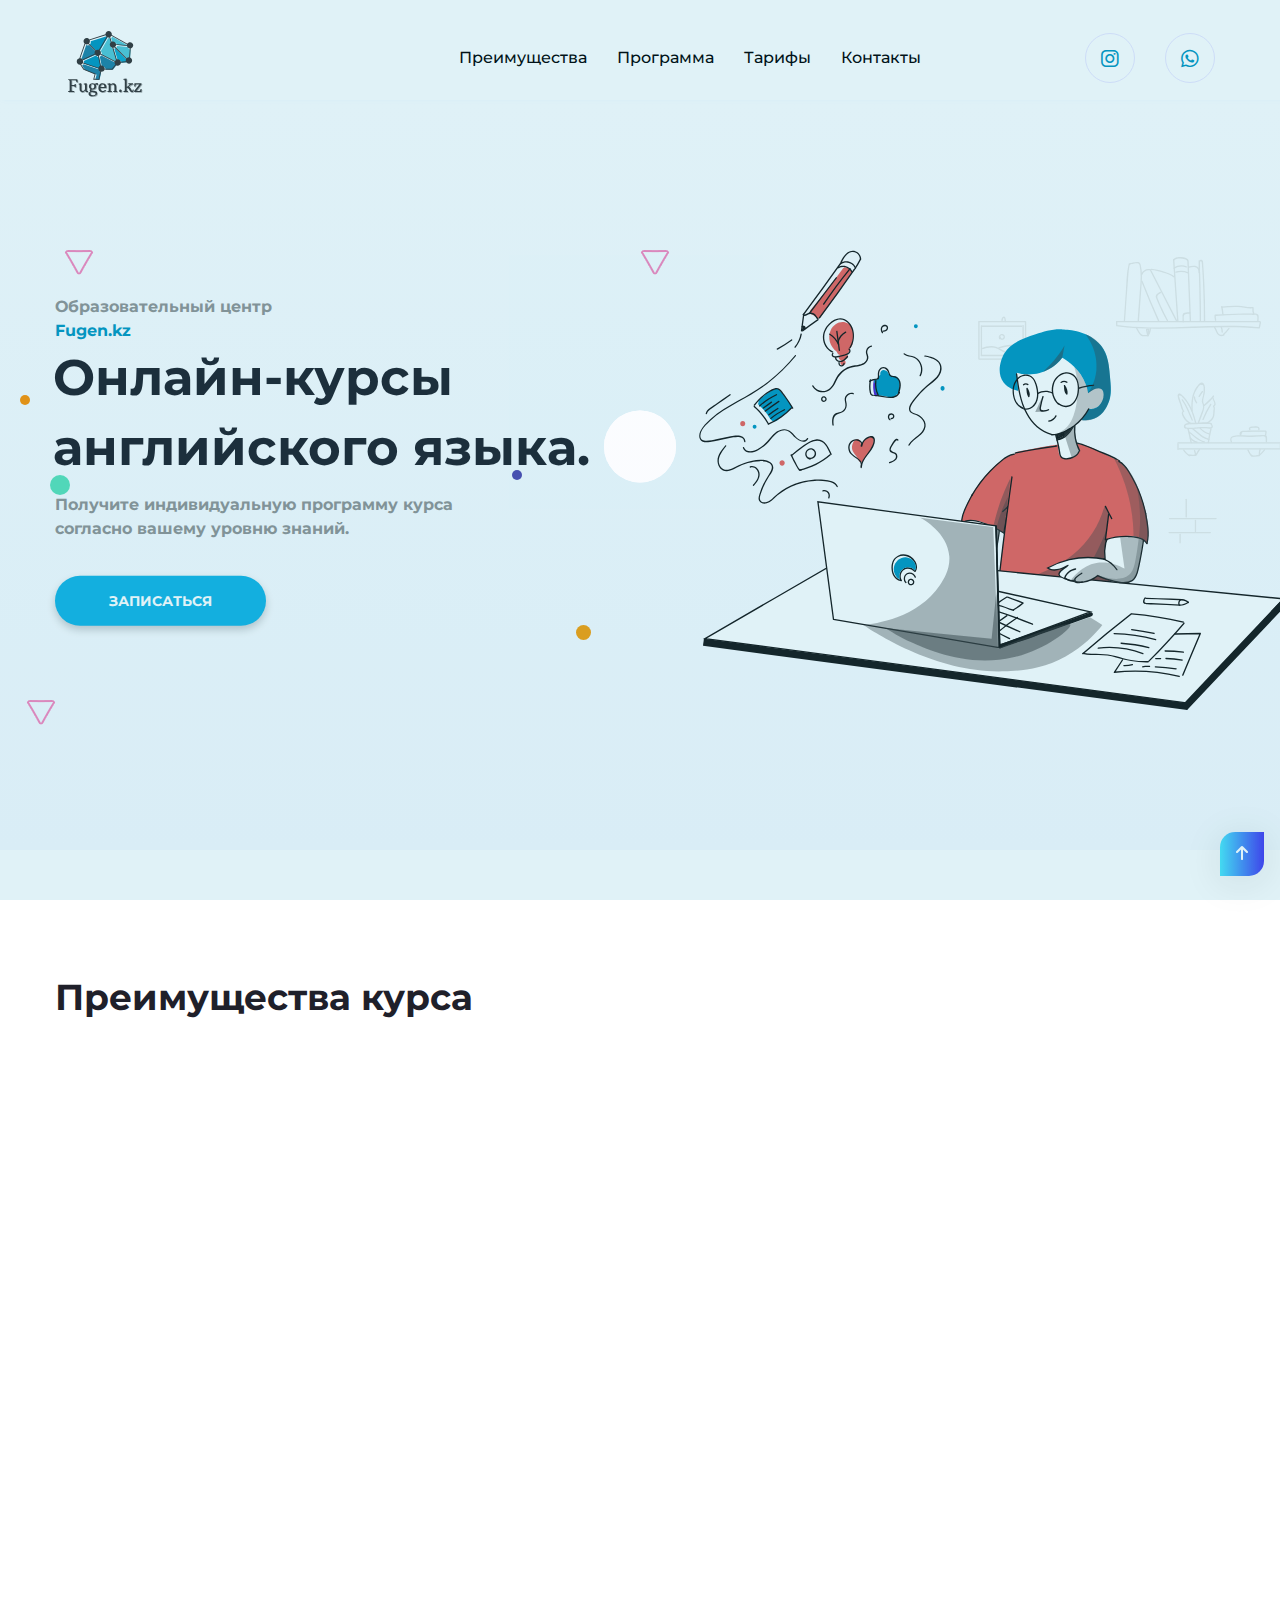
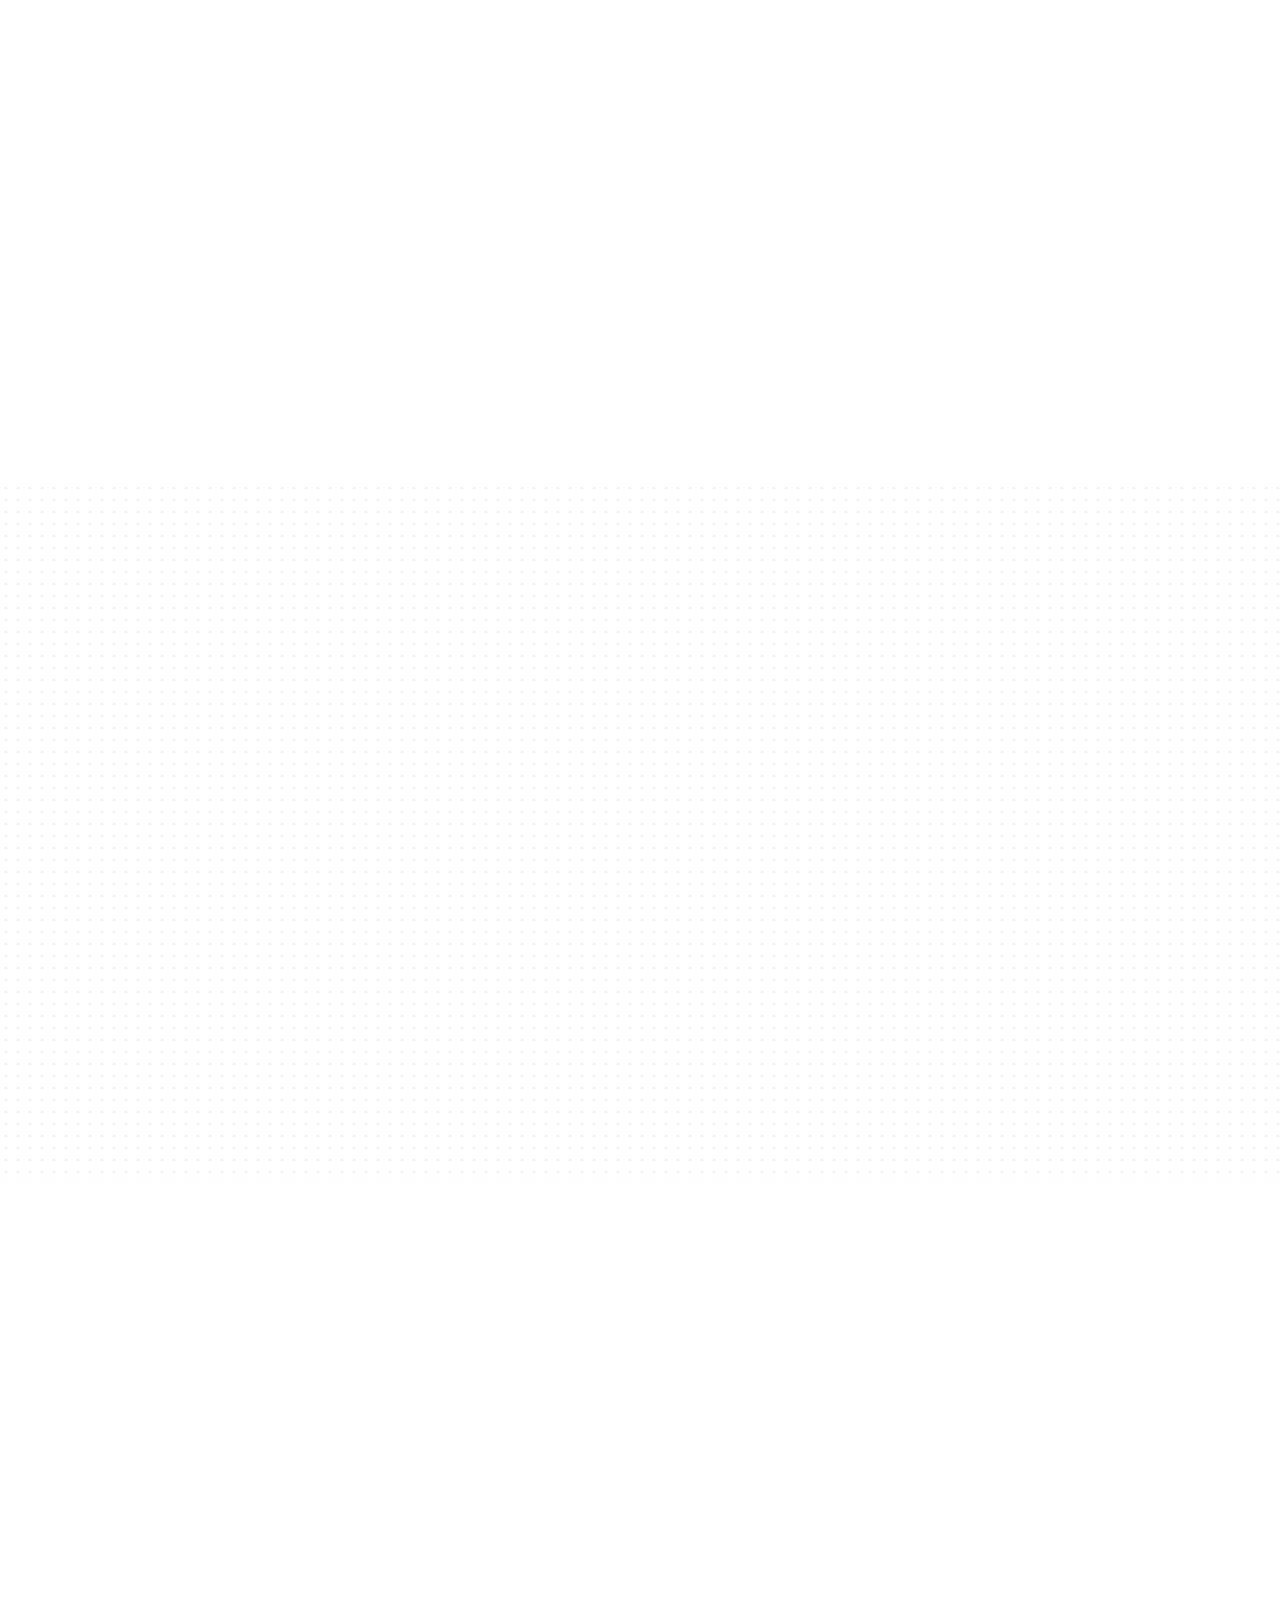
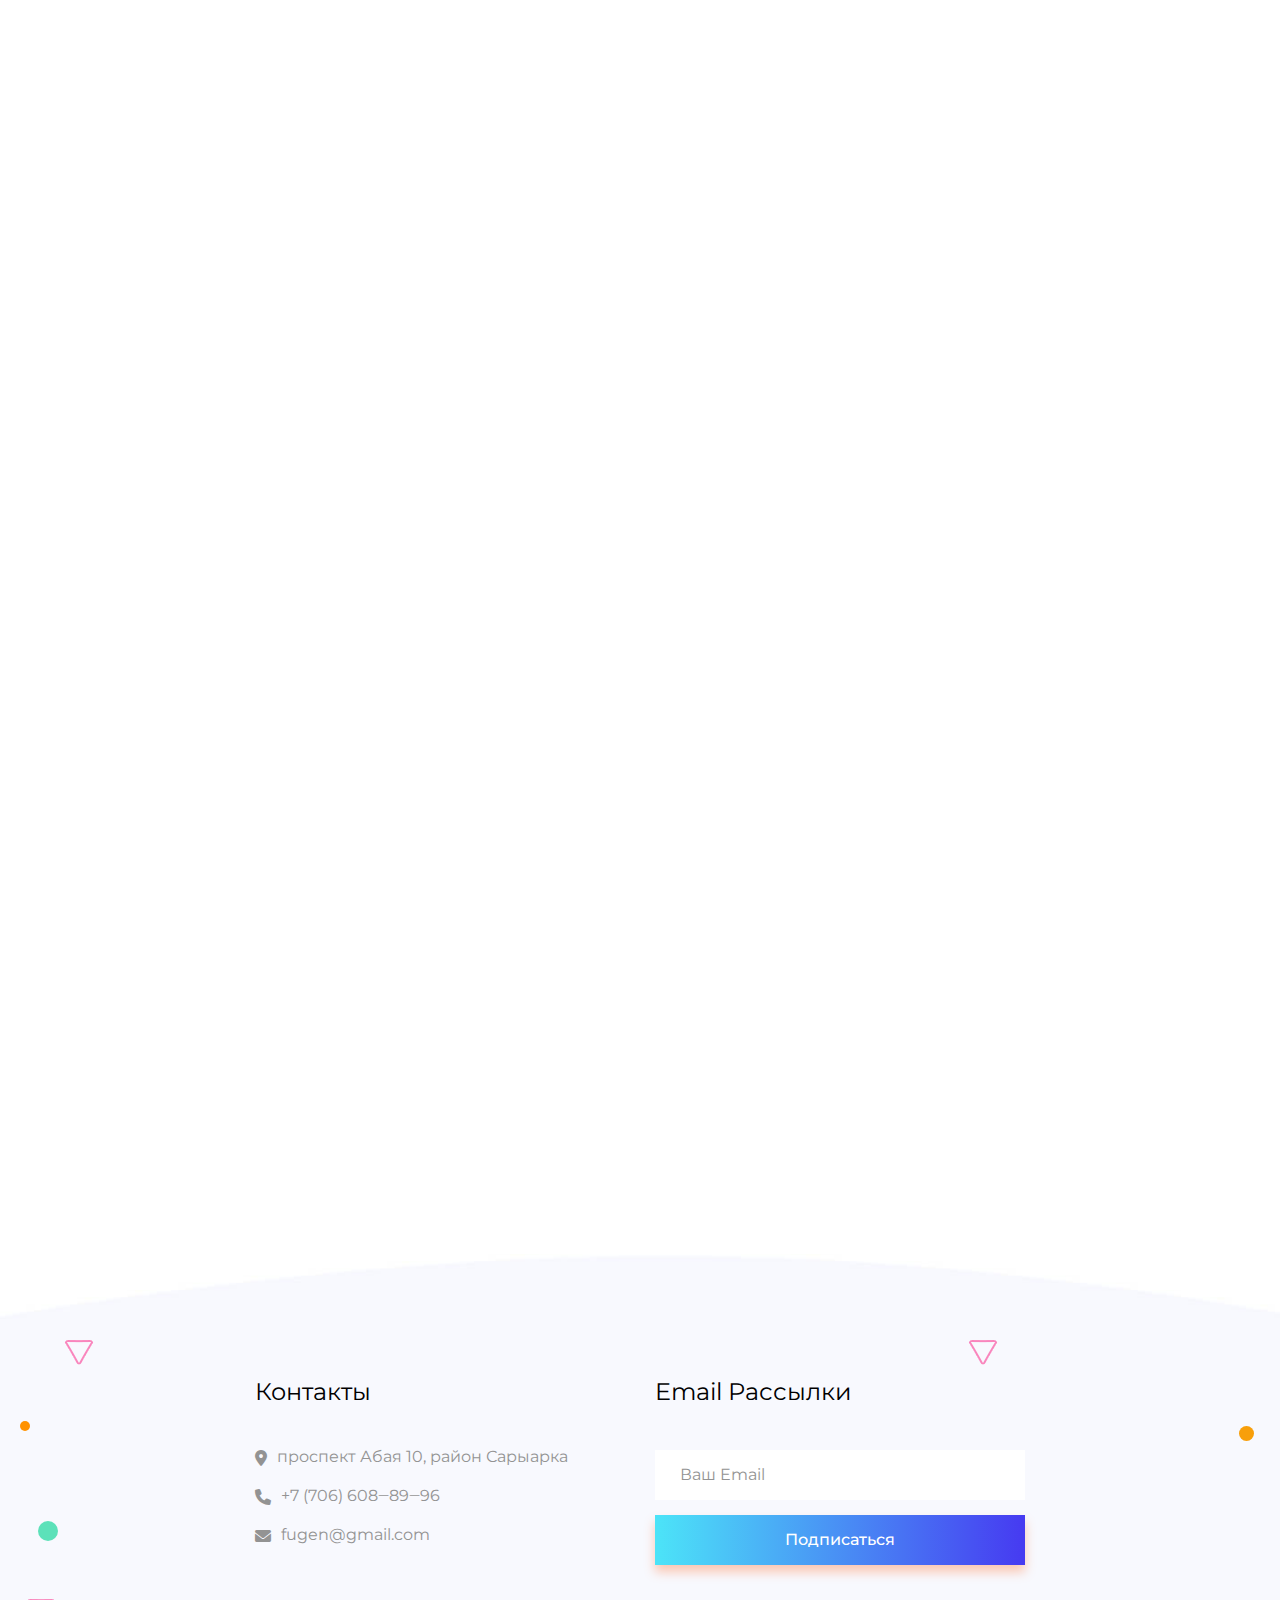
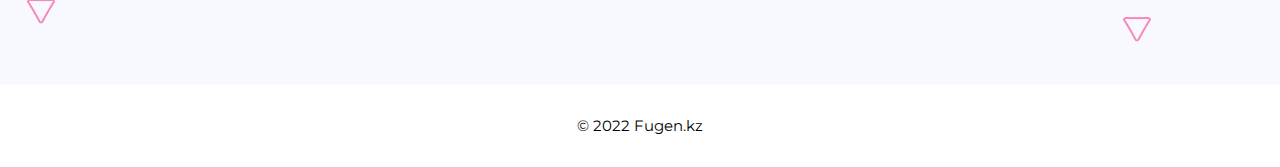
==== commit 12fcec6f: "Add files via upload" ====
--- a/index.html
+++ b/index.html
@@ -434,22 +434,8 @@
             </div>
             <div class="container">
                 <div class="row justify-content-center">
-                    <div class="col-xl-4 col-lg-4 col-md-6 col-12">
-                        <div class="footer-media">
-                            <h4 style="font-weight: normal;">О занятиях</h4>
-                            <p>
-                                Наши занятия проводятся только в формате Онлайн по 60 минут. <br> Для прохождения полного курса необходимо пройти 36/48 занятий.
-                            </p>
-                            <ul class="footer-social">
-                                <li>
-                                    <a href="https://www.instagram.com/fugen.kz/"><i class="fab fa-instagram"></i></a>
-                                </li>
-                                <li>
-                                    <a href="https://api.whatsapp.com/send/?phone=77066088996&text=Здравствуйте%21%0A%0AПишу+из+приложения+2ГИС.%0A%0A&app_absent=0"><i class="fab fa-whatsapp"></i></a>
-                                </li>
-                            </ul>
-                        </div>
-                    </div>
+                    
+                    
 
                     <div class="col-xl-4 col-lg-4 col-md-6  col-12">
                         <div class="footer-contact">
@@ -467,6 +453,7 @@
                                     <i class="fas fa-envelope"></i>
                                     <span>fugen@gmail.com</span>
                                 </li>
+                                
                             </ul>
                         </div>
                     </div>
@@ -511,7 +498,7 @@
         <div class="modal-dialog">
         <div class="modal-content">
             <div class="modal-header">
-            <h5 class="modal-title" id="modal">Оставтьте ваши контакты</h5>
+            <h5 class="modal-title" id="modal">Оставьте ваши контакты</h5>
             <button type="button" class="btn btn-sm btn-outline-danger btn-close align-items-center" data-bs-dismiss="modal" aria-label="Close"><strong>&times;</strong></button>
             </div>
             <div class="modal-body">
@@ -538,7 +525,6 @@
         </div>
         <div class="modal-footer">
             <button type="button" class="btn btn-outline-primary">Записаться</button>
-            <button type="button" class="btn btn-outline-danger" data-bs-dismiss="modal">Закрыть</button>
             
             </div>
         </div>
--- a/assets/css/style.css
+++ b/assets/css/style.css
@@ -995,25 +995,10 @@
 }
 
 .overflow-auto::-webkit-scrollbar-thumb {
-    background-color: #5146ae;
+    background-color: #0495C1;
     border-radius: 8px;
 }
 
-.style-1.overflow-auto::-webkit-scrollbar-thumb {
-    background-color: #ff7c43;
-}
-
-.style-2.overflow-auto::-webkit-scrollbar-thumb {
-    background-color: #095ab8;
-}
-
-.style-3.overflow-auto::-webkit-scrollbar-thumb {
-    background-color: #f84d4c;
-}
-
-.style-4.overflow-auto::-webkit-scrollbar-thumb {
-    background-color: #ff9200;
-}
 
 .padding-tb {
     padding: 60px 0;
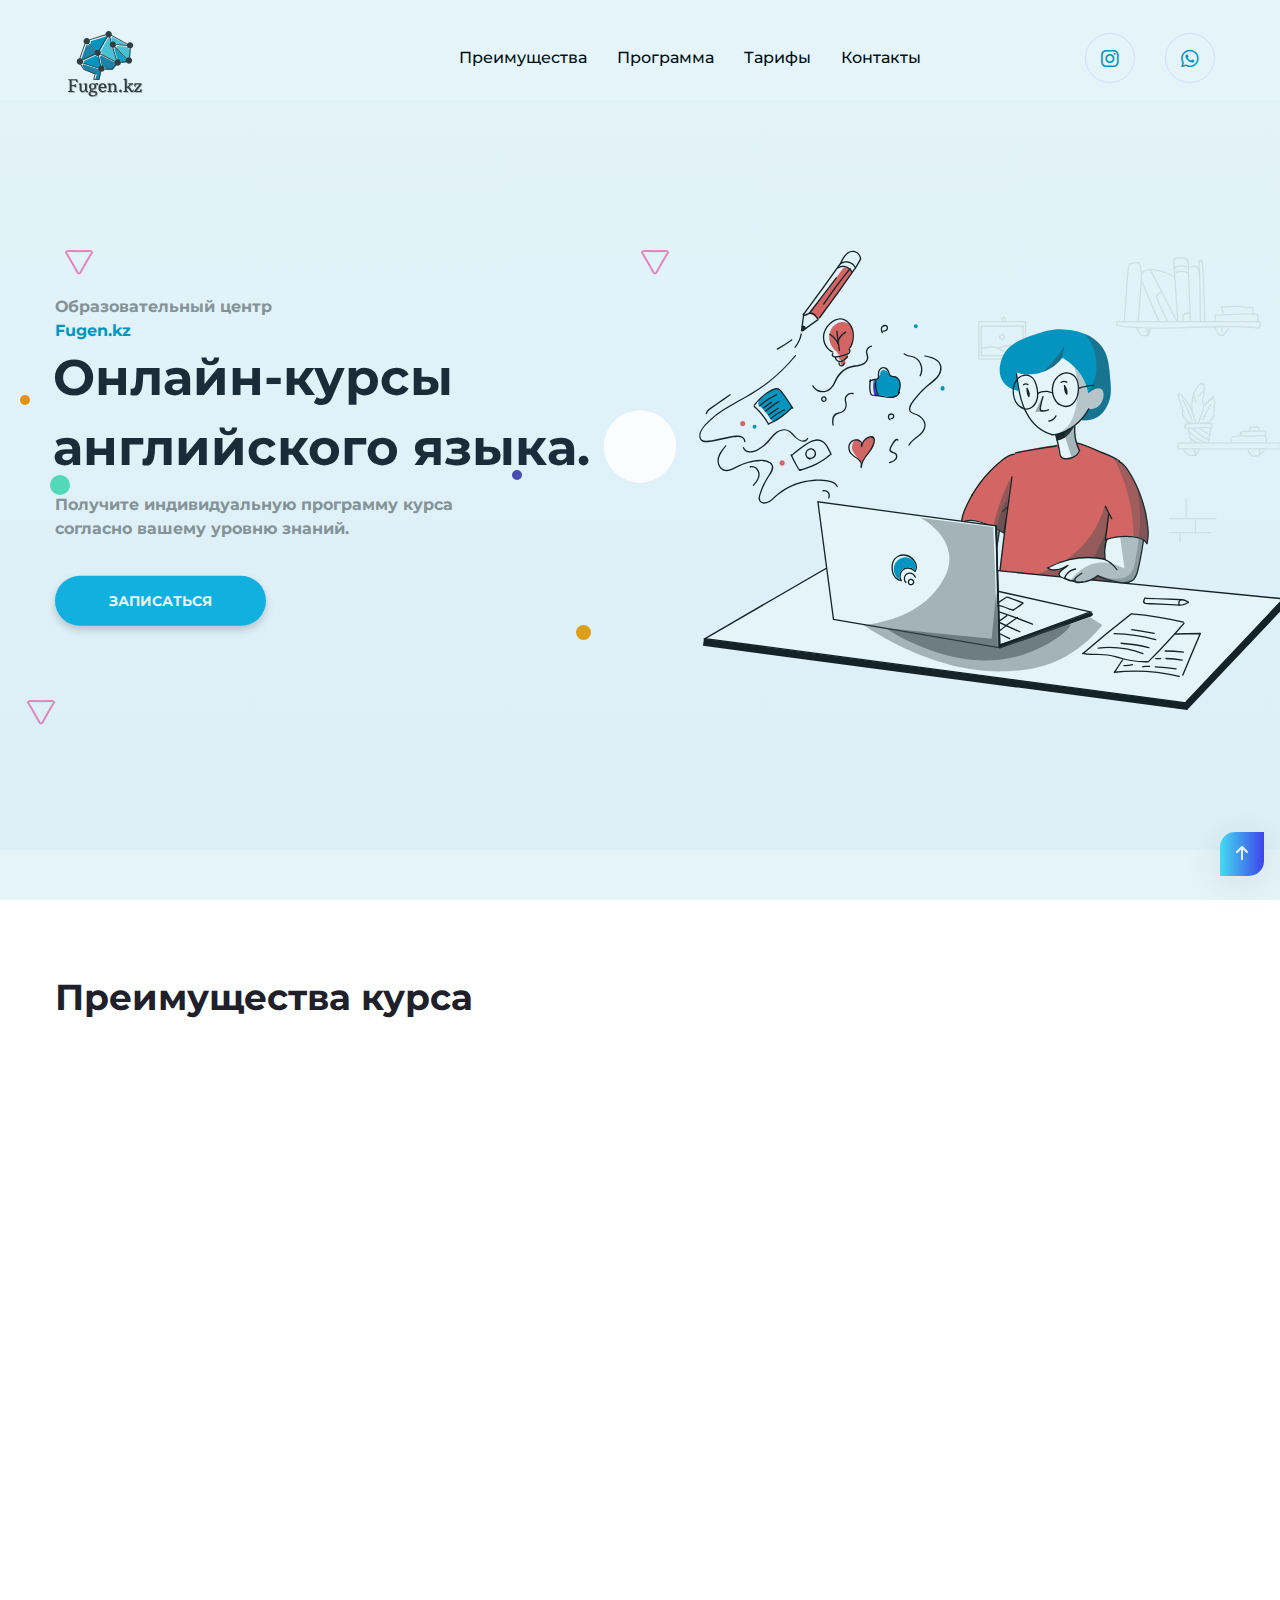
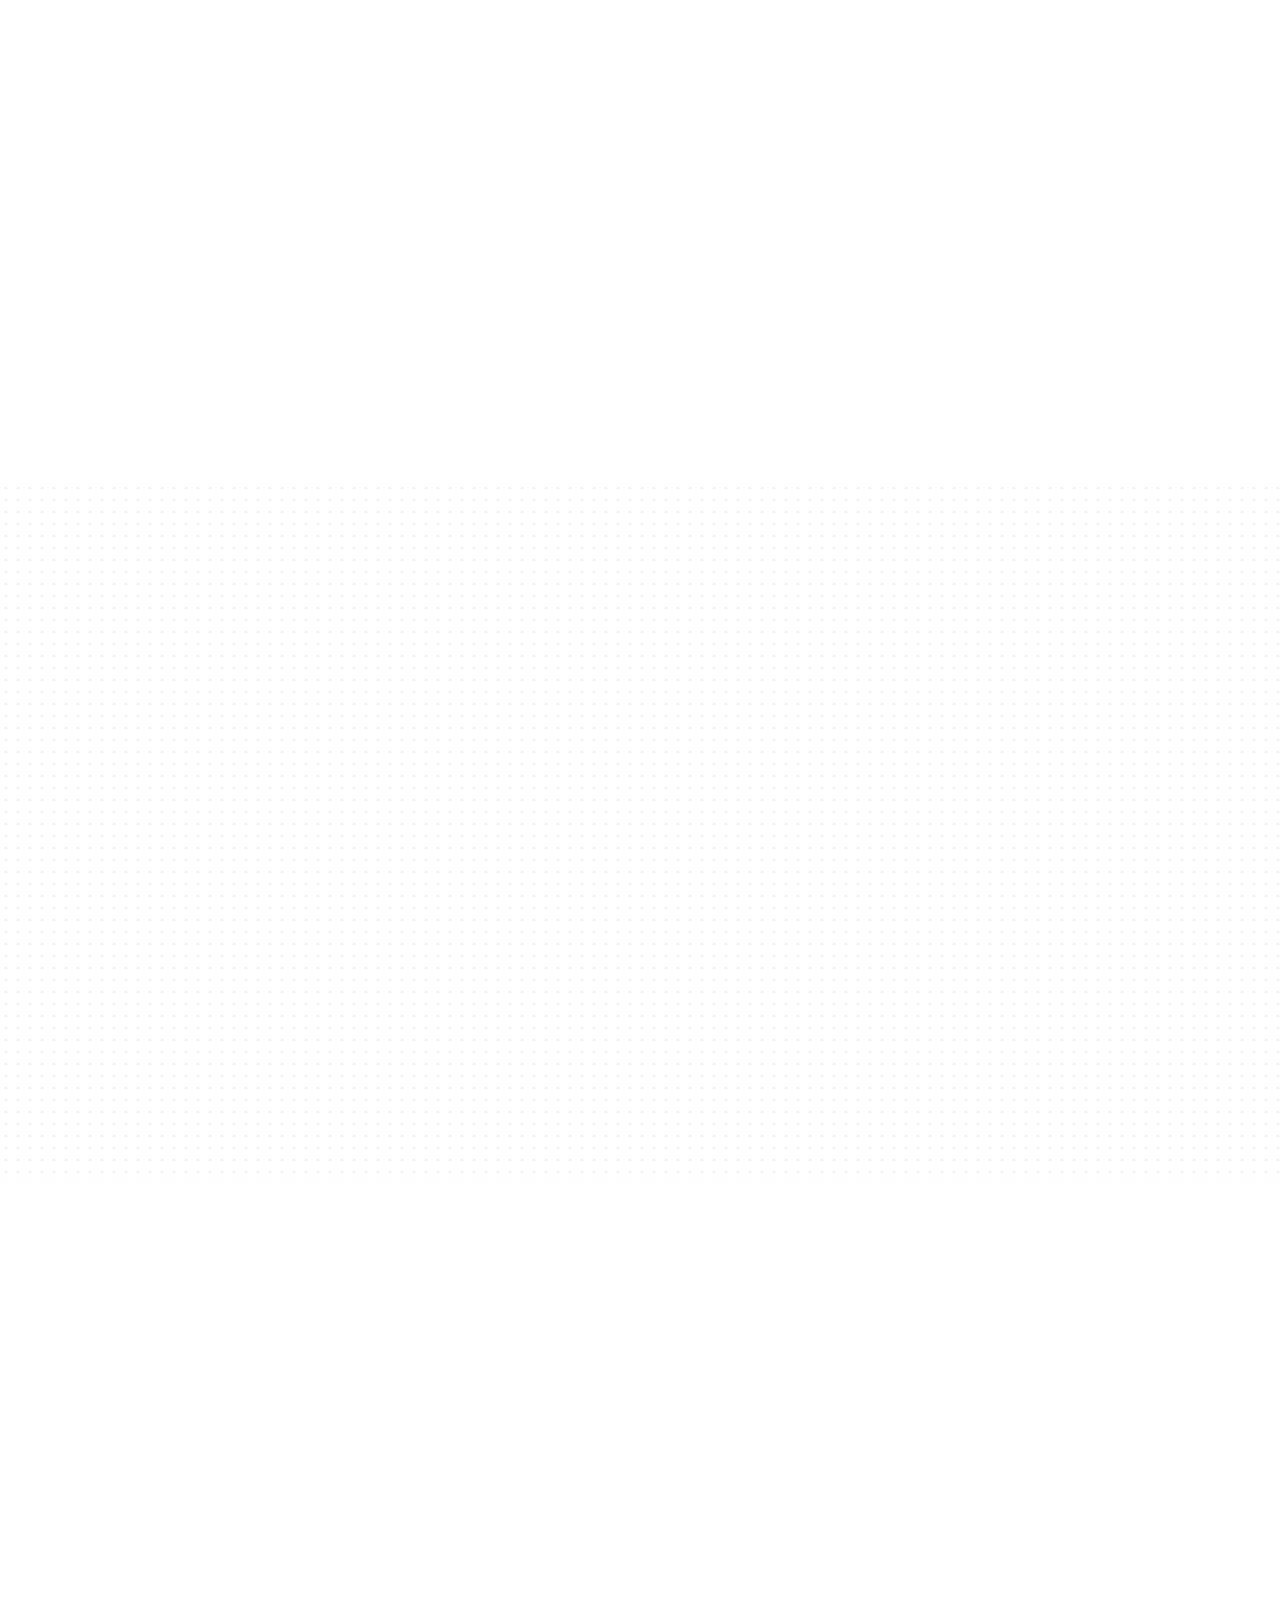
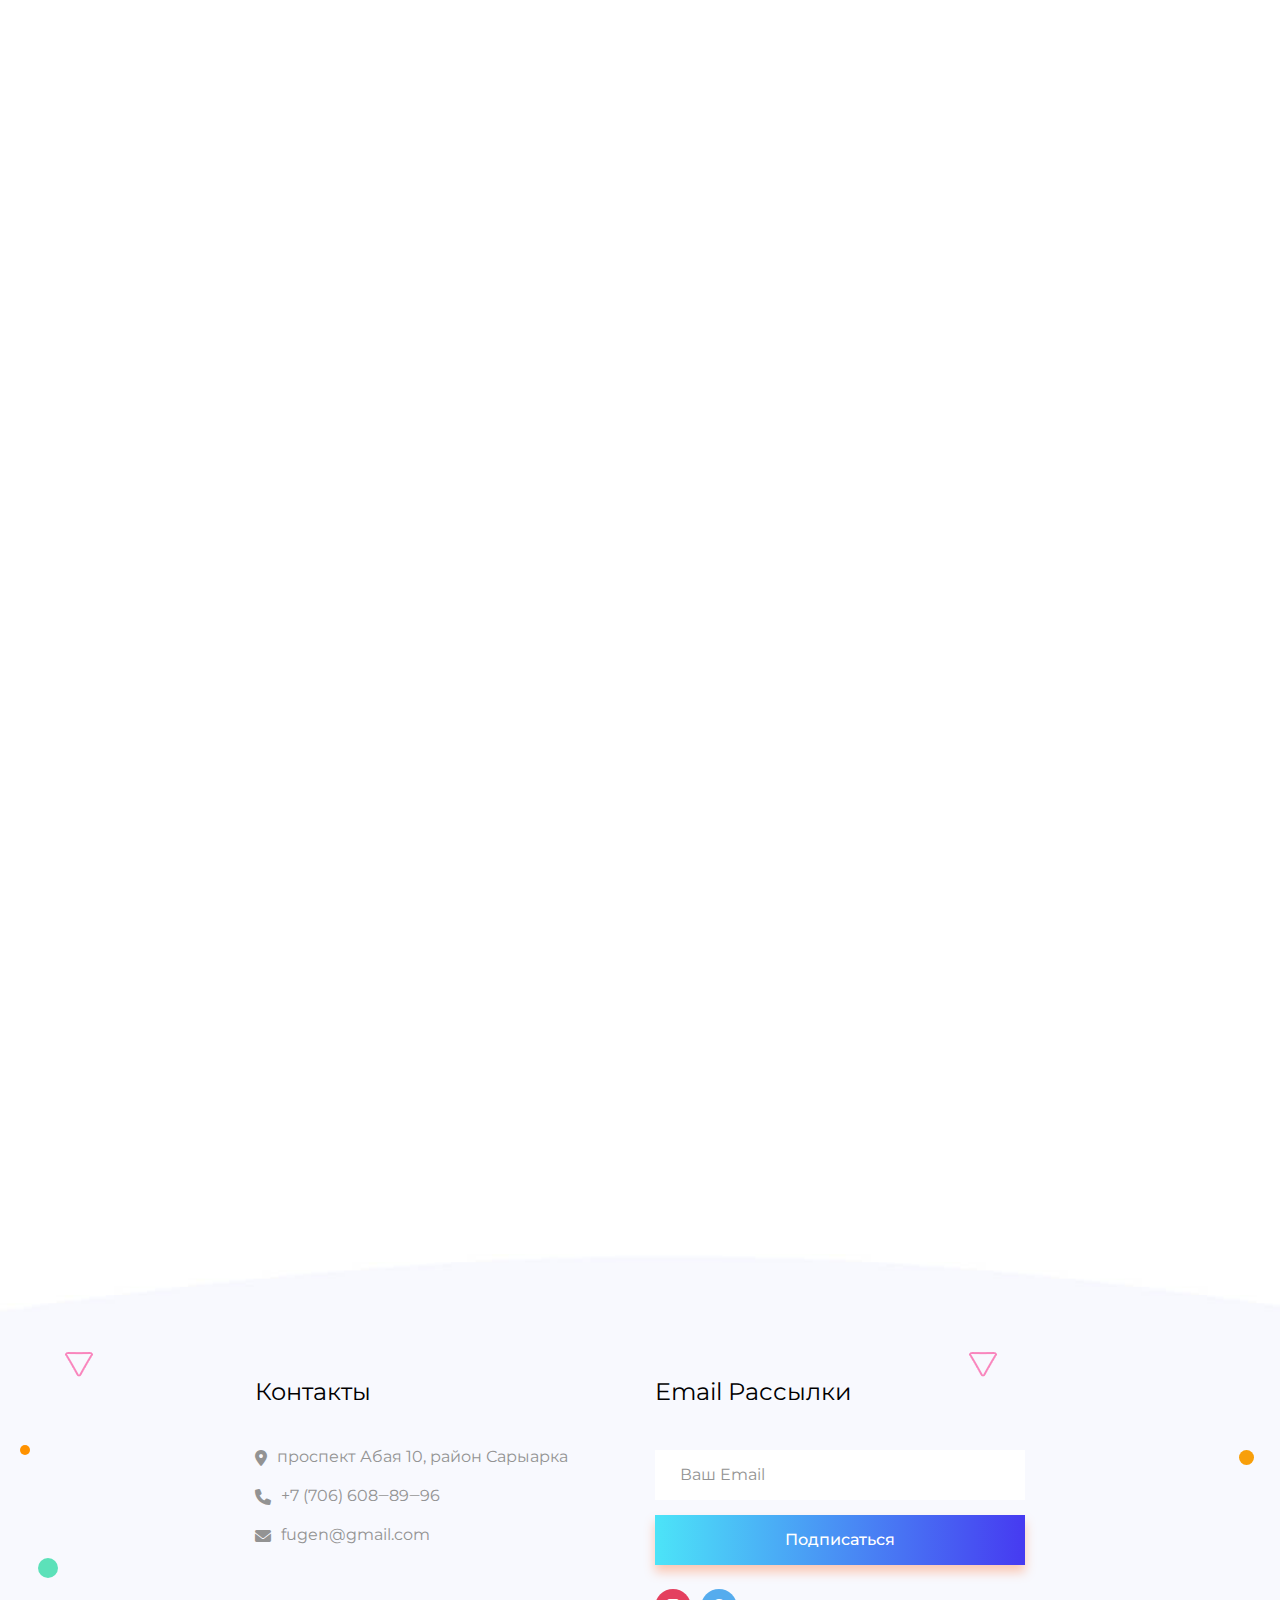
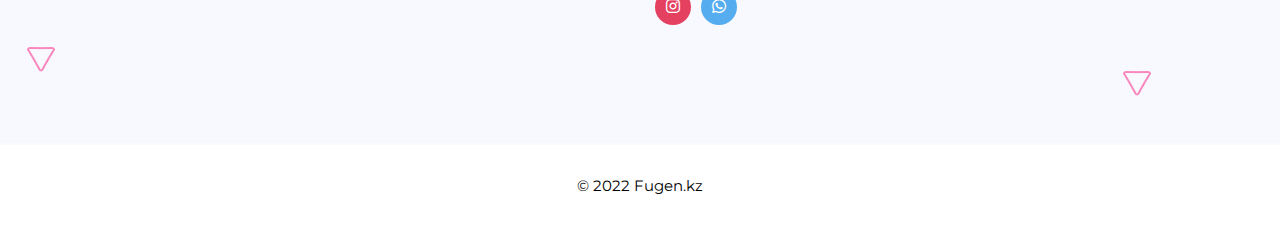
==== commit bc9e8c72: "Add files via upload" ====
--- a/index.html
+++ b/index.html
@@ -467,6 +467,16 @@
 									Подписаться
 								</button>
                             </form>
+                            <div class="footer-media pt-4">
+                                <ul class="footer-social">
+                                    <li>
+                                        <a href="#"><i class="fab fa-instagram"></i></a>
+                                    </li>
+                                    <li>
+                                        <a href="#"><i class="fab fa-whatsapp"></i></a>
+                                    </li>
+                                </ul>
+                            </div>
                         </div>
                     </div>
                 </div>
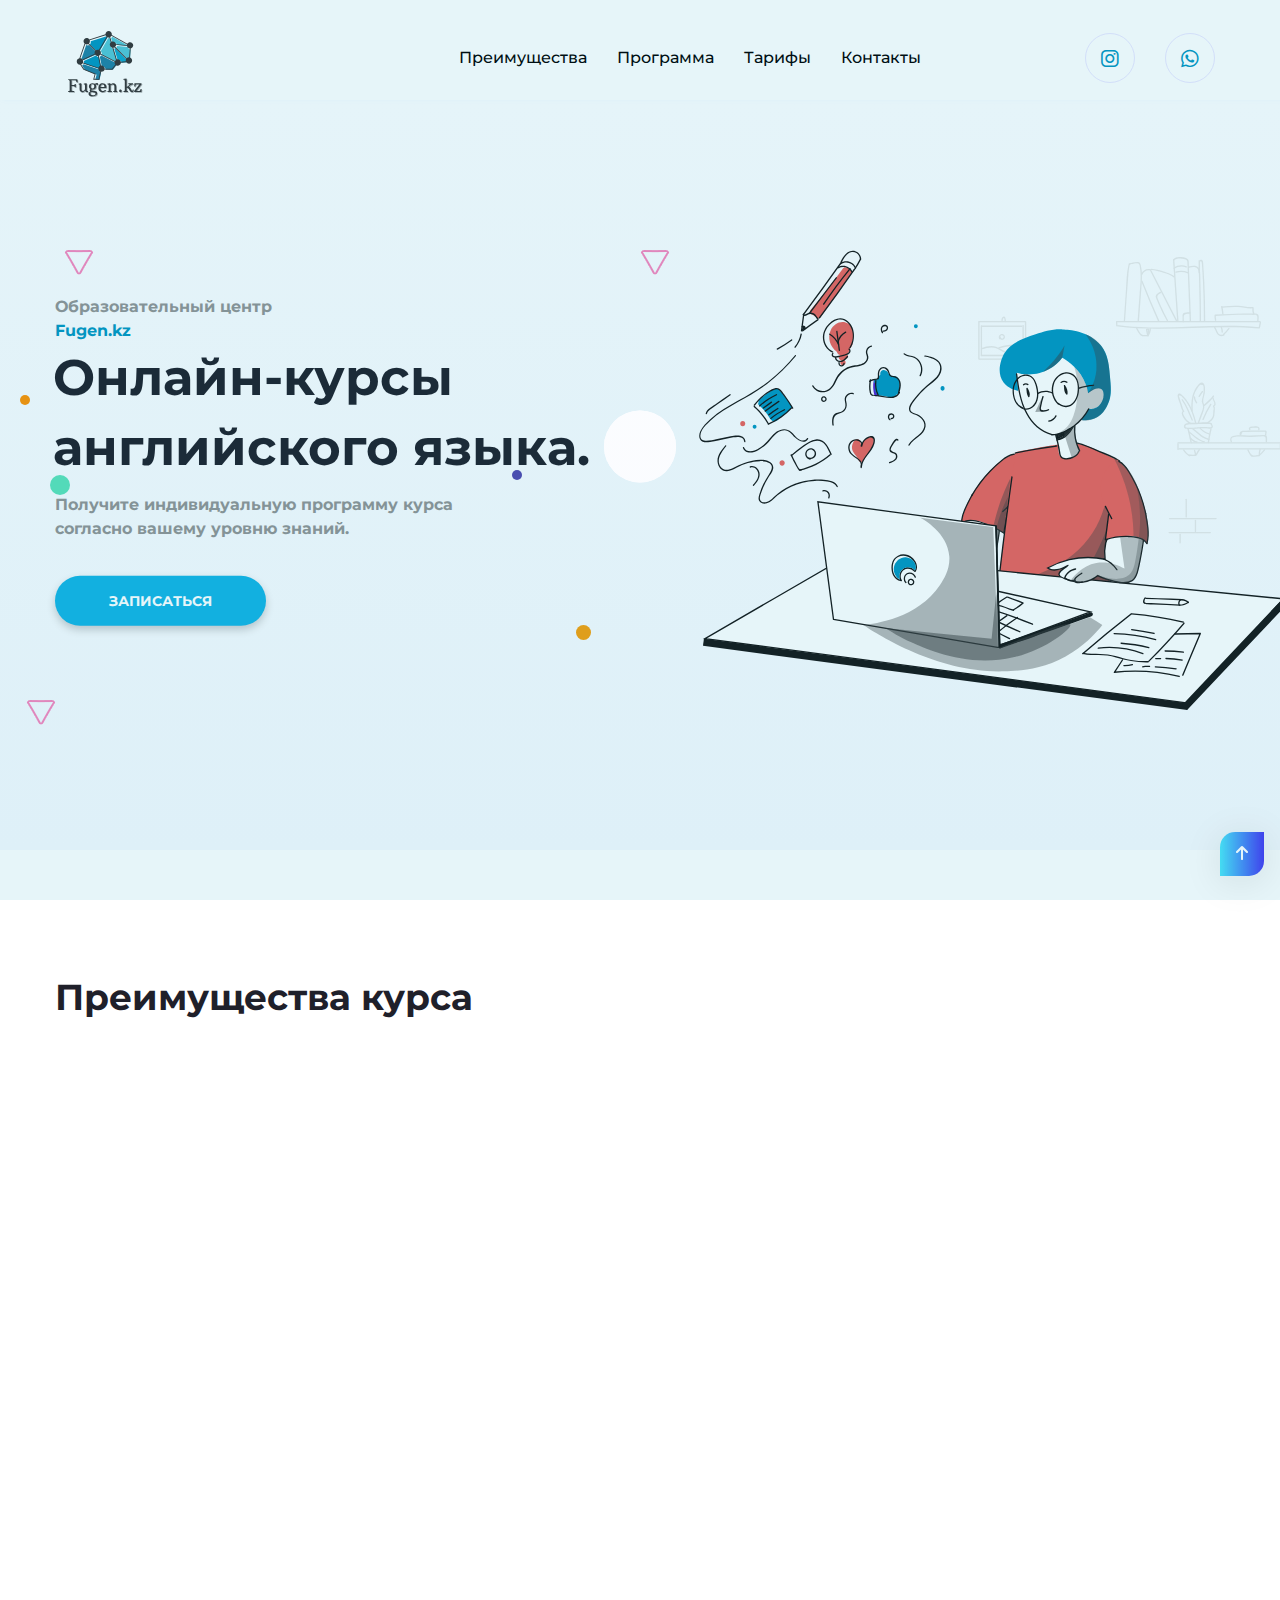
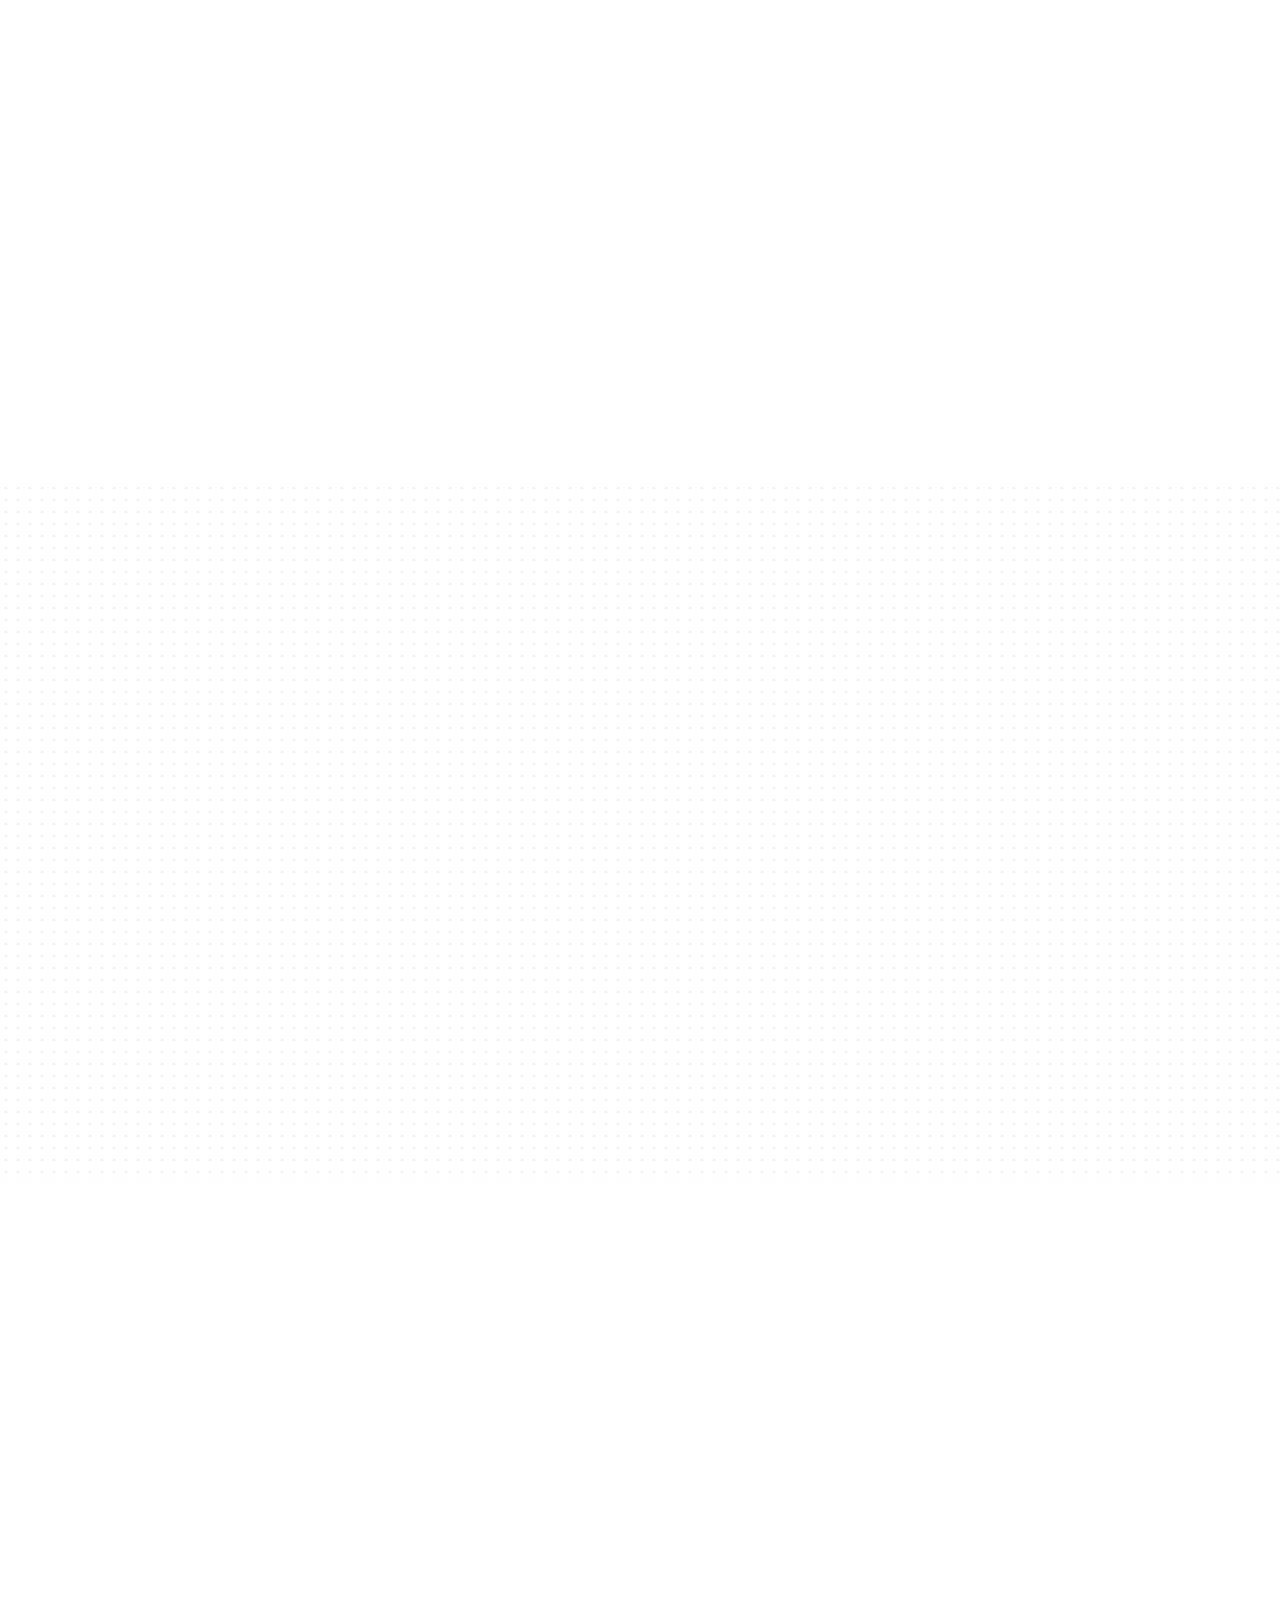
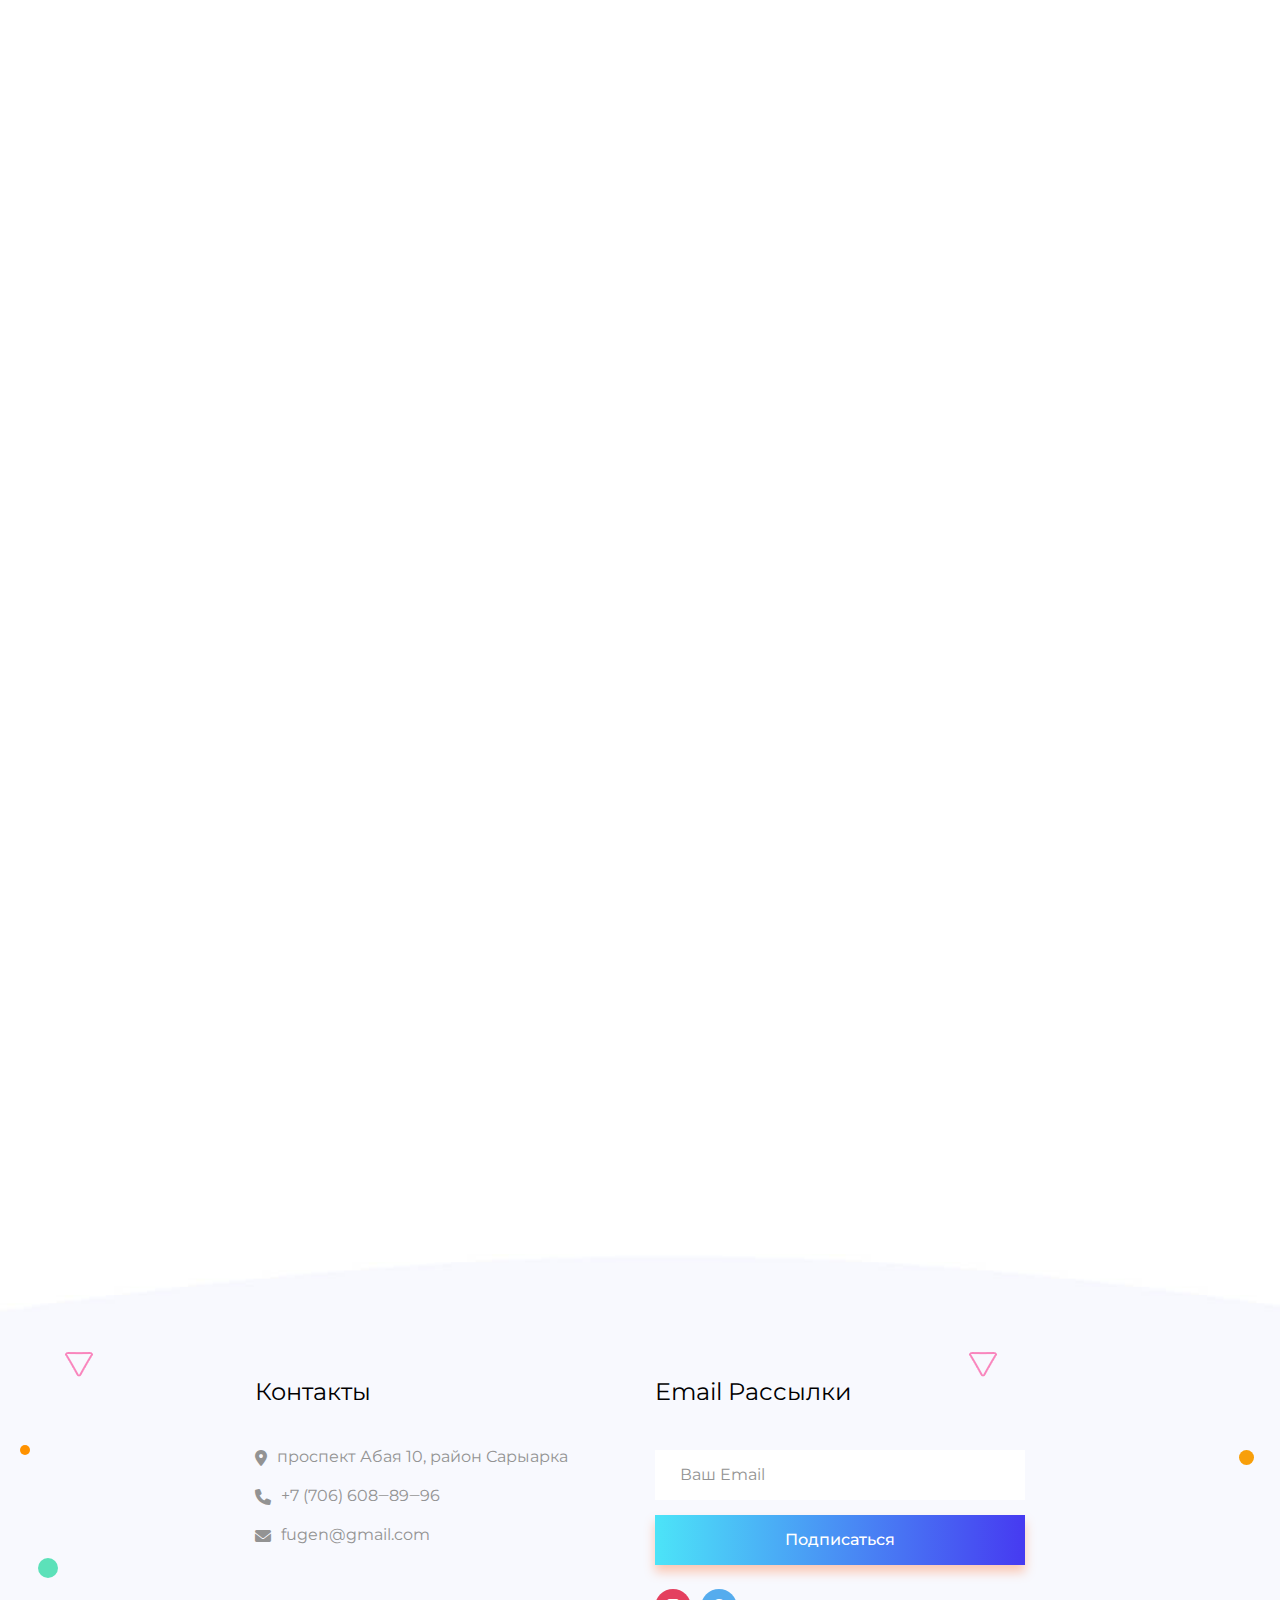
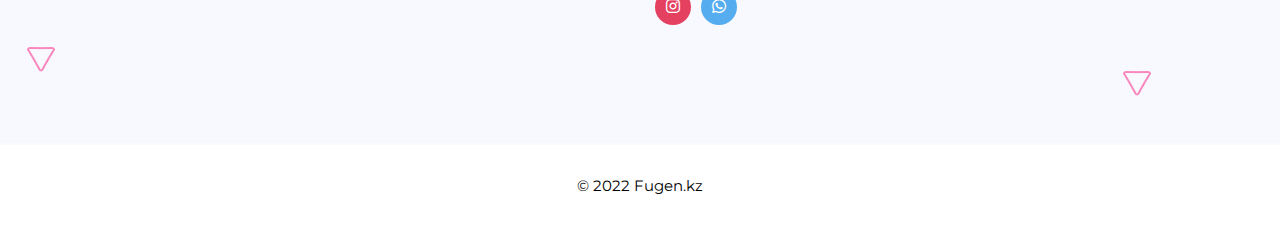
==== commit b3b212b0: "Add files via upload" ====
--- a/index.html
+++ b/index.html
@@ -135,6 +135,7 @@
         </div>
     </header>
     <!-- header end -->
+    
 
     <!-- banner area start -->
     <section class="banner-area style-one">
@@ -176,6 +177,7 @@
 
     <!-- advatages -->
     <div class="vpn-app-service" id="befits">
+      
         <div class="container">
             <h3>Преимущества курса</h3>
             <div class="adv">
@@ -297,7 +299,7 @@
 
     <!-- opportunities -->
     <div class="opp-container ">
-        <div class="container">            
+        <div class="container"> 
             <div class="opp-cont">
                     <div class="post-thumb">
                         <div class="shape wow fadeInLeft" data-wow-delay=".1s" data-wow-duration="1s">
@@ -434,9 +436,6 @@
             </div>
             <div class="container">
                 <div class="row justify-content-center">
-                    
-                    
-
                     <div class="col-xl-4 col-lg-4 col-md-6  col-12">
                         <div class="footer-contact">
                             <h4>Контакты</h4>
@@ -492,6 +491,7 @@
         </div>
     </div>
     <!-- footer area ends -->
+    
 
     <!--scroll up-->
     <div class="scroll-top style-4">
@@ -507,39 +507,14 @@
     <div class="modal fade modal-window" id="modal" tabindex="-1" aria-labelledby="modal" aria-hidden="true">
         <div class="modal-dialog">
         <div class="modal-content">
-            <div class="modal-header">
-            <h5 class="modal-title" id="modal">Оставьте ваши контакты</h5>
-            <button type="button" class="btn btn-sm btn-outline-danger btn-close align-items-center" data-bs-dismiss="modal" aria-label="Close"><strong>&times;</strong></button>
-            </div>
-            <div class="modal-body">
-            <ul class="list-group">
-                <form>      
-                    <div id="testHelp" class="form-text pb-4 f-text-m">В скором времени мы с вами свяжемся.<br>И составим индивидуальный график.</div>
-                    <div class="mb-3">
-                        <label for="name" class="form-label"><span class="modal-label">Ваше имя</span></label>
-                        <input type="text" class="form-control" id="exampleInputEmail1" aria-describedby="emailHelp">
-                    </div>
-
-                    <div class="form-group">
-                        <label for="name" class="form-label"><span class="modal-label">Email</span></label>
-                        <input type="email" class="form-control" id="exampleInputEmail1" aria-describedby="emailHelp">
-                      </div>
-                    
-                    <div class="mb-3">
-                        <label for="phone" class="form-label"><span class="modal-label">Номер телефона</span></label>
-                        <input type="tel" class="form-control" id="phone" name="phone" pattern="[7]{3}-[0-9]{2}-[0-9]{3}">
-                    </div>
-                    
-                </form>
-            </ul>
-        </div>
-        <div class="modal-footer">
-            <button type="button" class="btn btn-outline-primary">Записаться</button>
-            
-            </div>
-        </div>
-        </div>
-    </div>
+            <div class="modal-body" style="position: relative;">
+                <button type="button" class="btn btn-sm btn-outline-danger btn-close align-items-center" style="margin-left: 85%; position: absolute;" data-bs-dismiss="modal" aria-label="Close"><strong>&times;</strong></button>
+                <iframe src="https://lorem.s20.online/common/1/form/draw?id=4&amp;lead_source_id=3&amp;baseColor=205EDC&amp;borderRadius=8&amp;css=%2F%2Fcdn.alfacrm.pro%2Flead-form%2Fform.css" width="100%" height="100%" frameborder="0"></iframe>
+            </div>
+        </div>
+    </div>
+
+    
         
     
     
--- a/assets/css/style.css
+++ b/assets/css/style.css
@@ -985,20 +985,6 @@
 
 /*======= all scrollbar css =====*/
 
-.overflow-auto::-webkit-scrollbar-track {
-    -webkit-box-shadow: inset 0 0 6px rgba(0, 0, 0, 0.3);
-    border-radius: 8px;
-}
-
-.overflow-auto::-webkit-scrollbar {
-    width: 10px;
-}
-
-.overflow-auto::-webkit-scrollbar-thumb {
-    background-color: #0495C1;
-    border-radius: 8px;
-}
-
 
 .padding-tb {
     padding: 60px 0;
@@ -2690,7 +2676,10 @@
 
 
 .modal-window {
-    padding-top: 5%;
+}
+
+.modal-body {
+    height: 600px;
 }
 
 @media (max-width: 992px) {
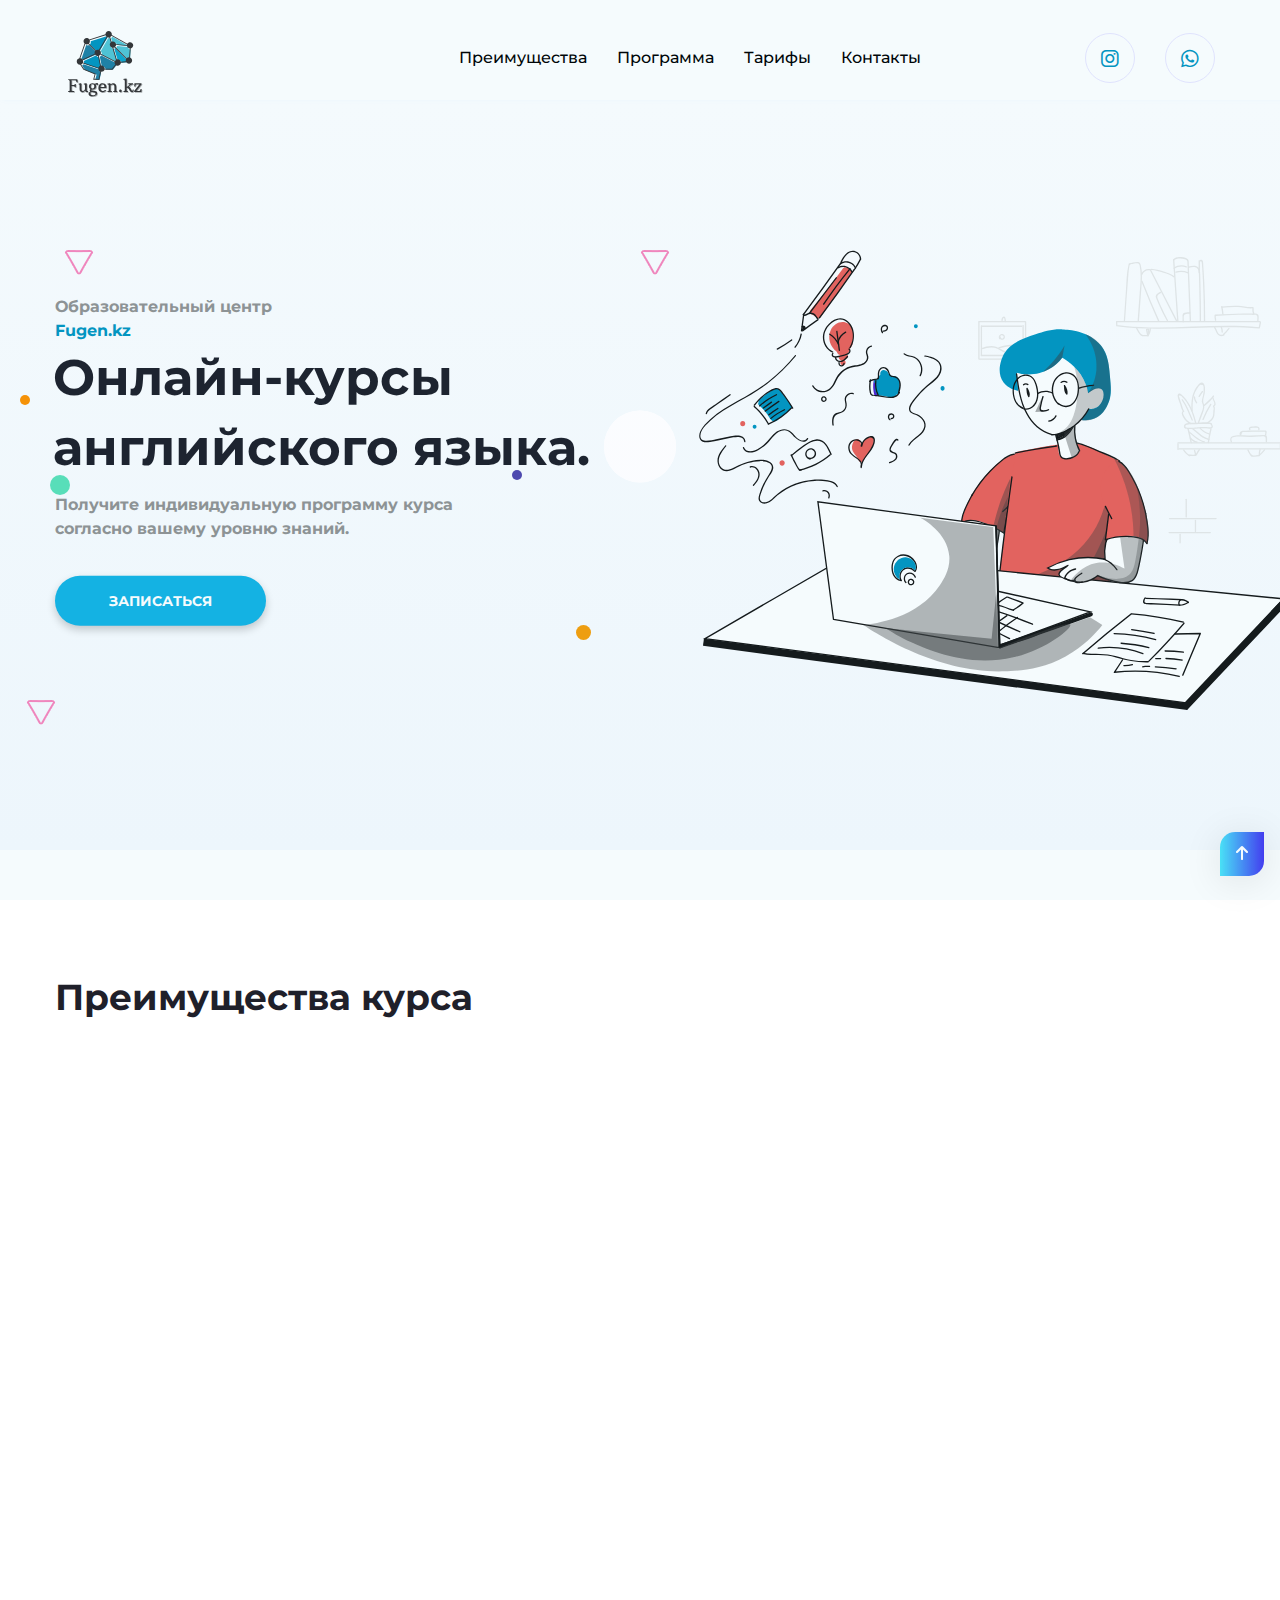
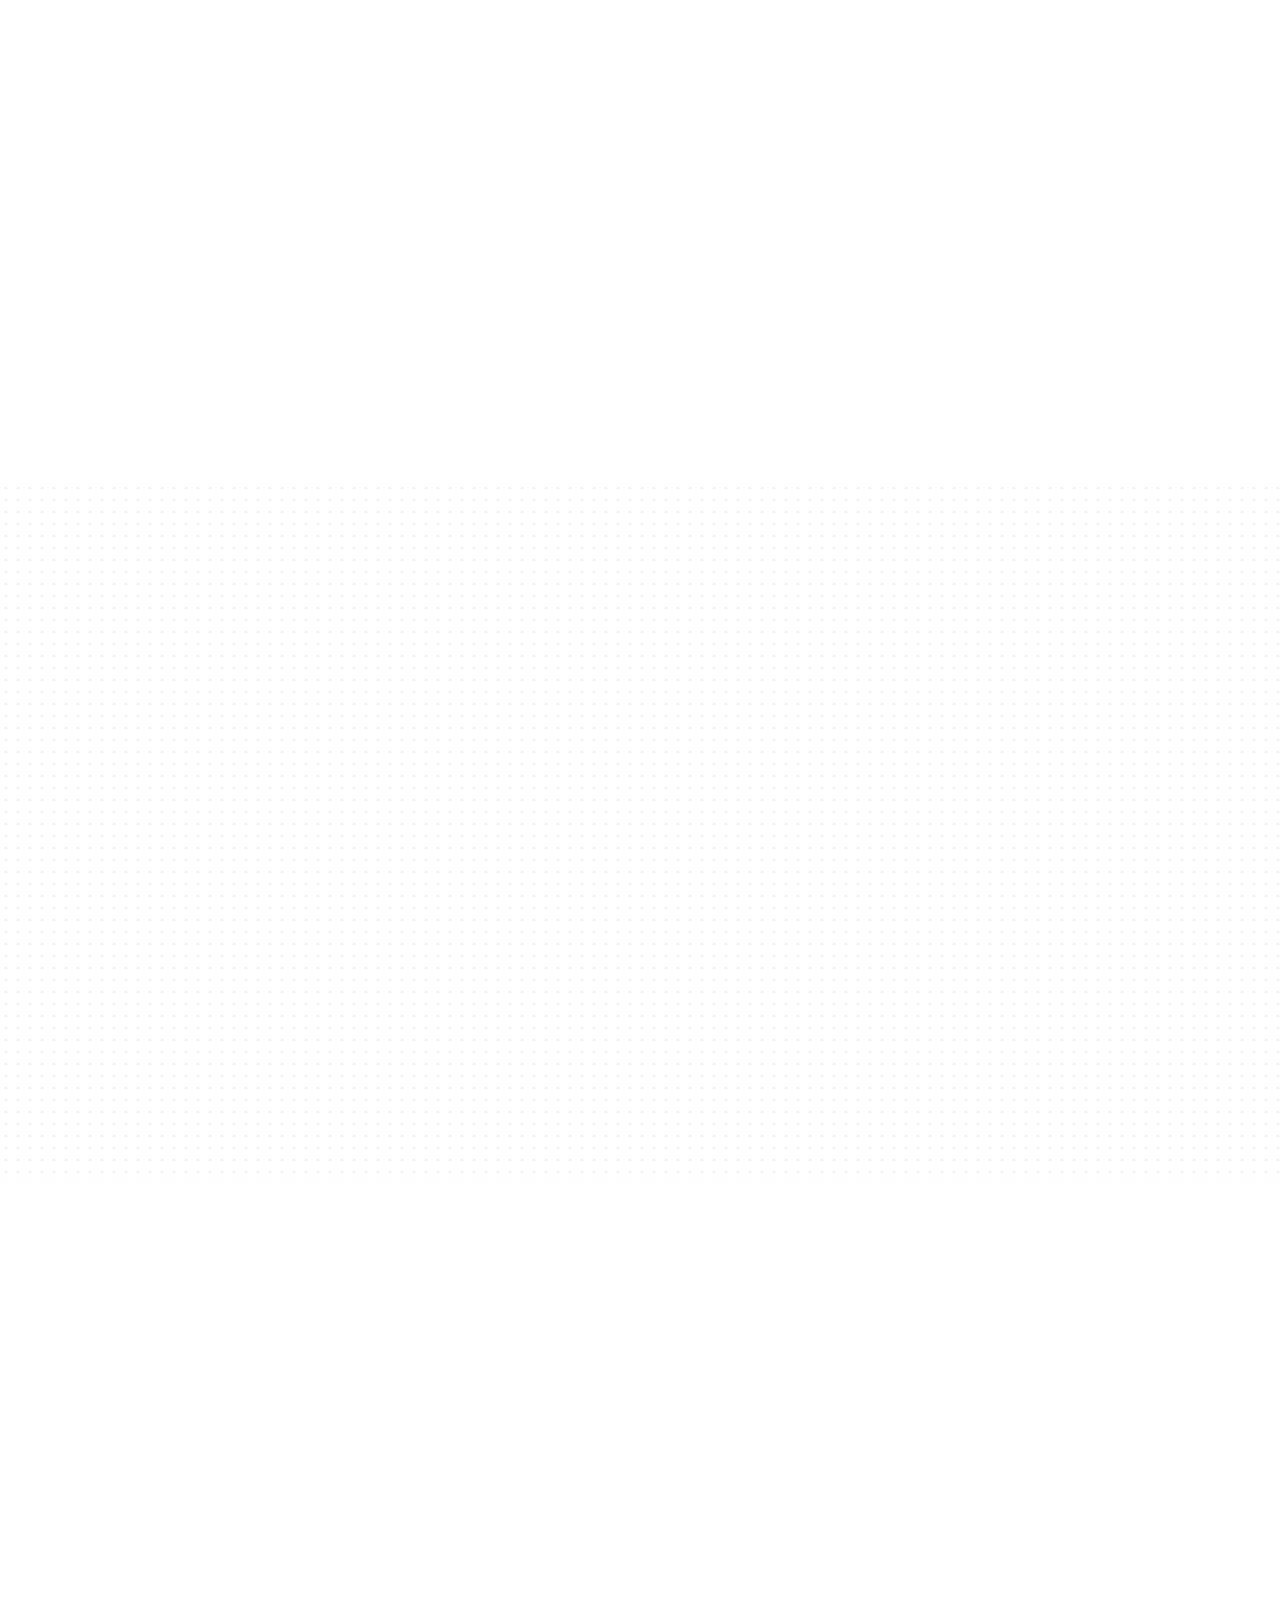
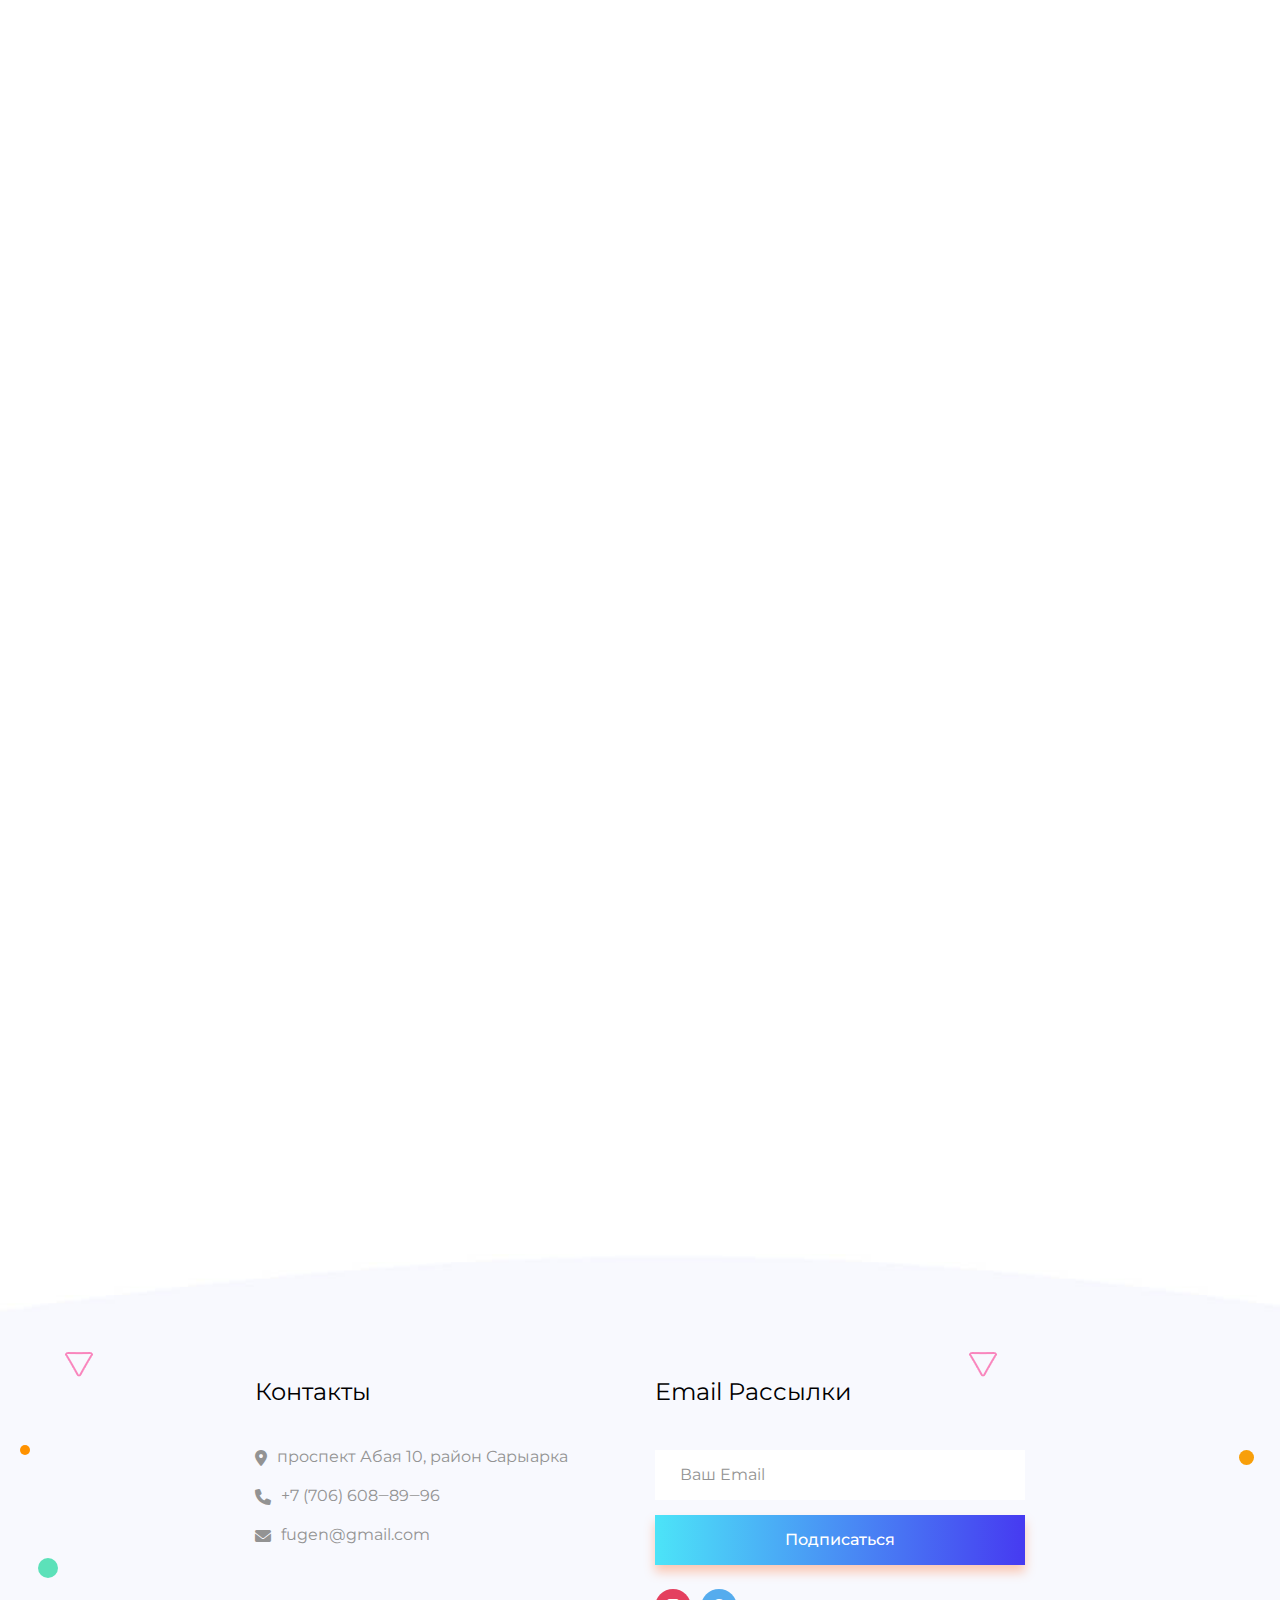
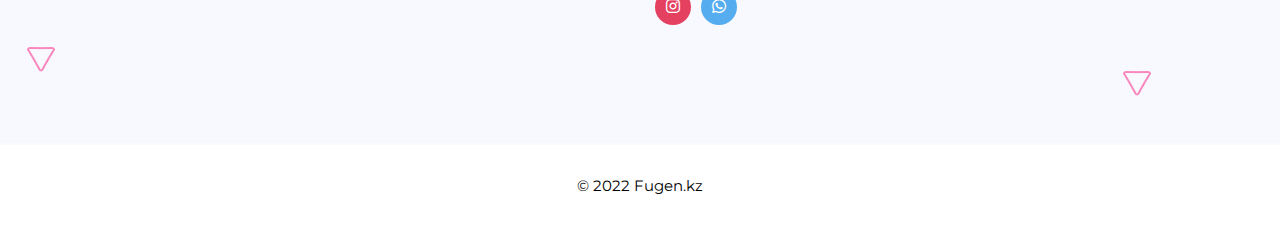
==== commit 62ab98f4: "Add files via upload" ====
--- a/index.html
+++ b/index.html
@@ -510,6 +510,7 @@
             <div class="modal-body" style="position: relative;">
                 <button type="button" class="btn btn-sm btn-outline-danger btn-close align-items-center" style="margin-left: 85%; position: absolute;" data-bs-dismiss="modal" aria-label="Close"><strong>&times;</strong></button>
                 <iframe src="https://lorem.s20.online/common/1/form/draw?id=4&amp;lead_source_id=3&amp;baseColor=205EDC&amp;borderRadius=8&amp;css=%2F%2Fcdn.alfacrm.pro%2Flead-form%2Fform.css" width="100%" height="100%" frameborder="0"></iframe>
+                <div class="white-block"></div>
             </div>
         </div>
     </div>
--- a/assets/css/style.css
+++ b/assets/css/style.css
@@ -984,11 +984,25 @@
 }
 
 /*======= all scrollbar css =====*/
-
+.white-block {
+    position: absolute;
+    background-color: #fff;
+    width: 80%;
+    height: 30px;
+    margin-top: -12%;
+}
 
 .padding-tb {
     padding: 60px 0;
 }
+
+@media (max-width: 440px) {
+    .white-block {
+        margin-top: -14%;  
+        height: 40px;
+    }
+}
+
 
 @media (min-width: 576px) {
     .padding-tb {
